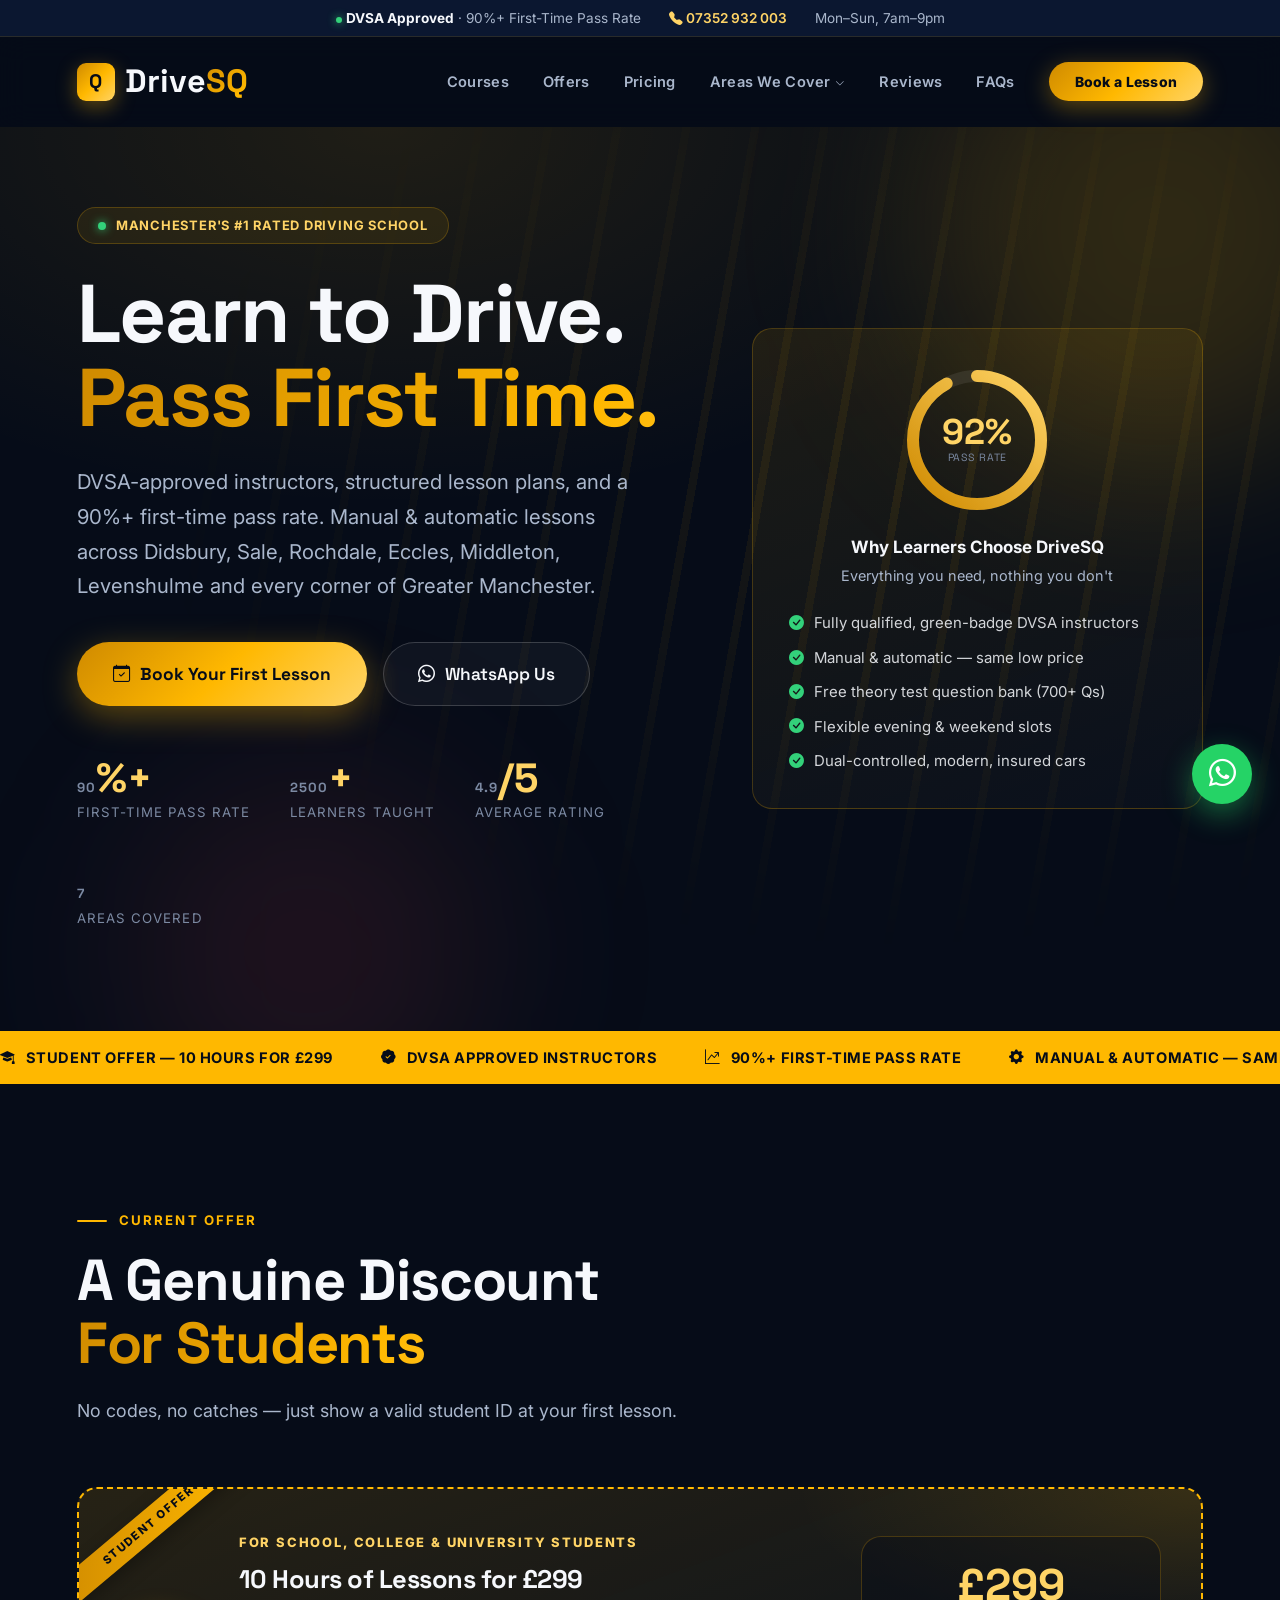
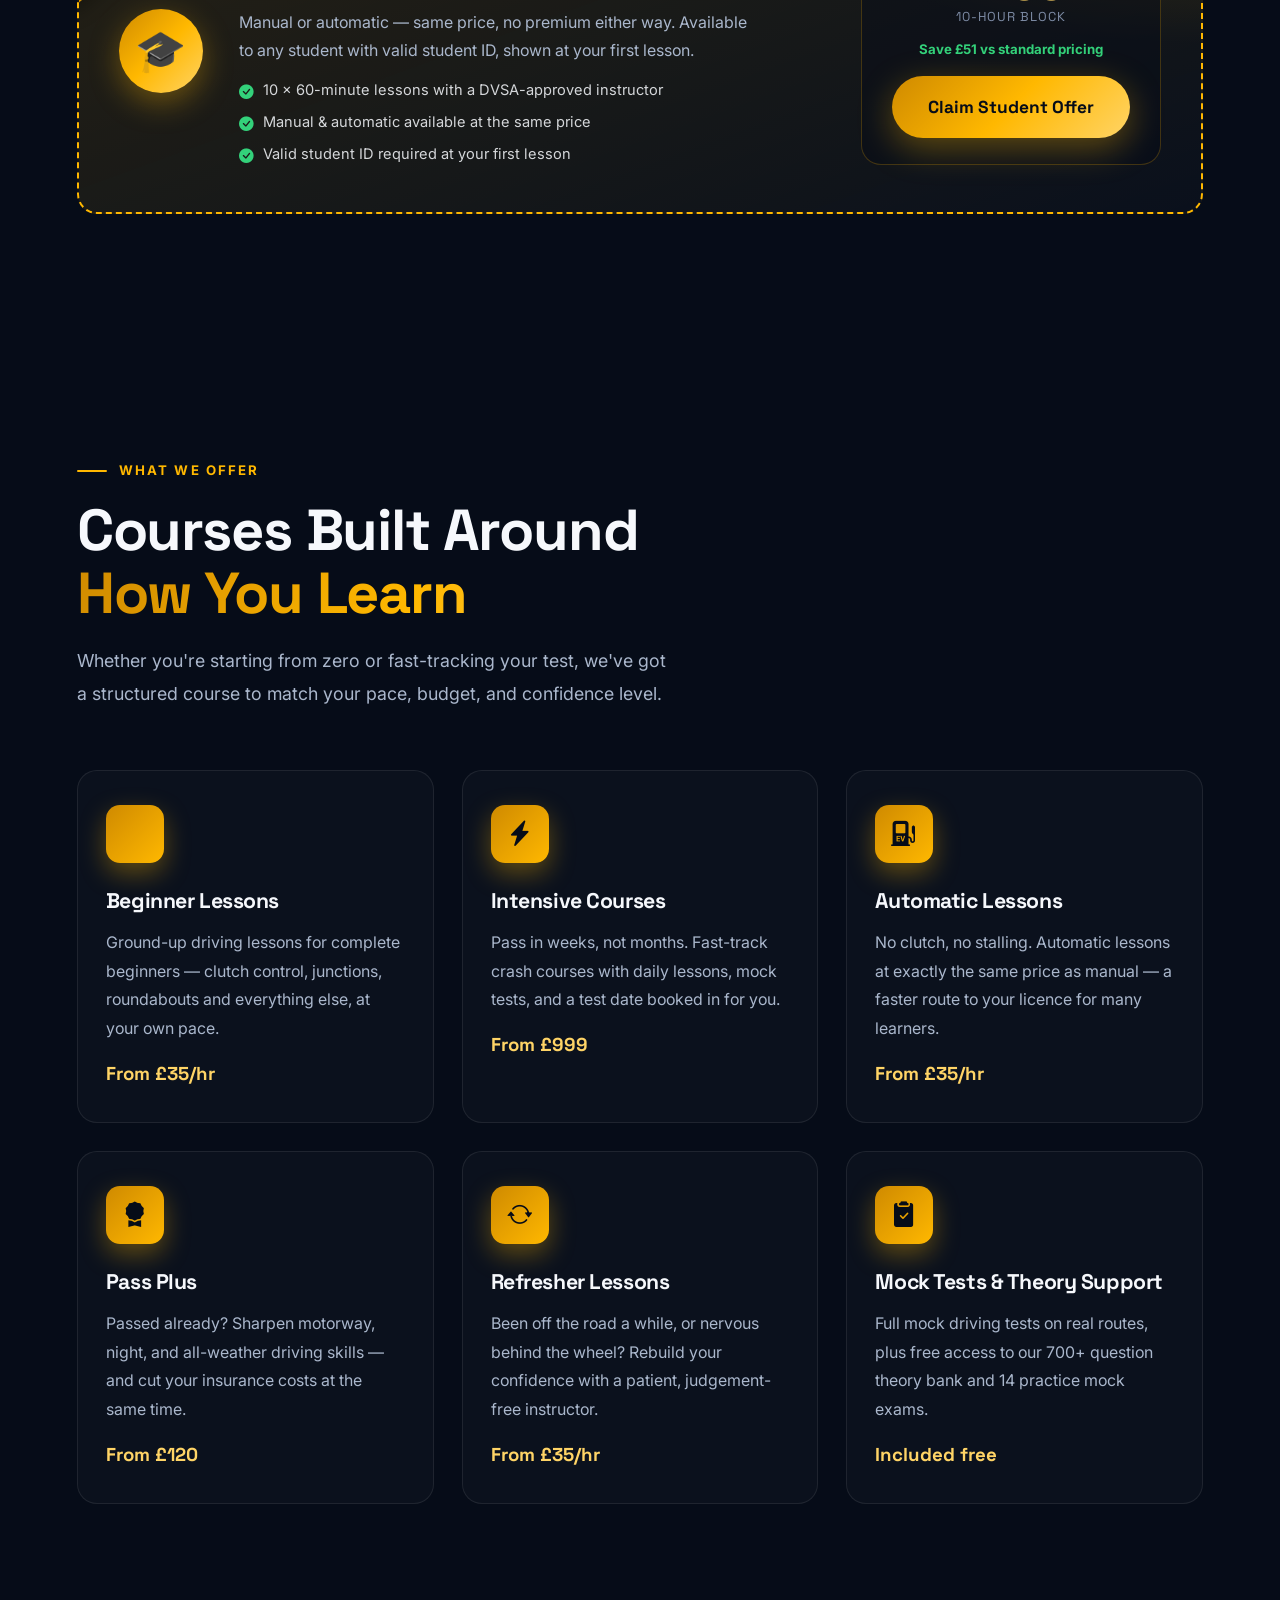
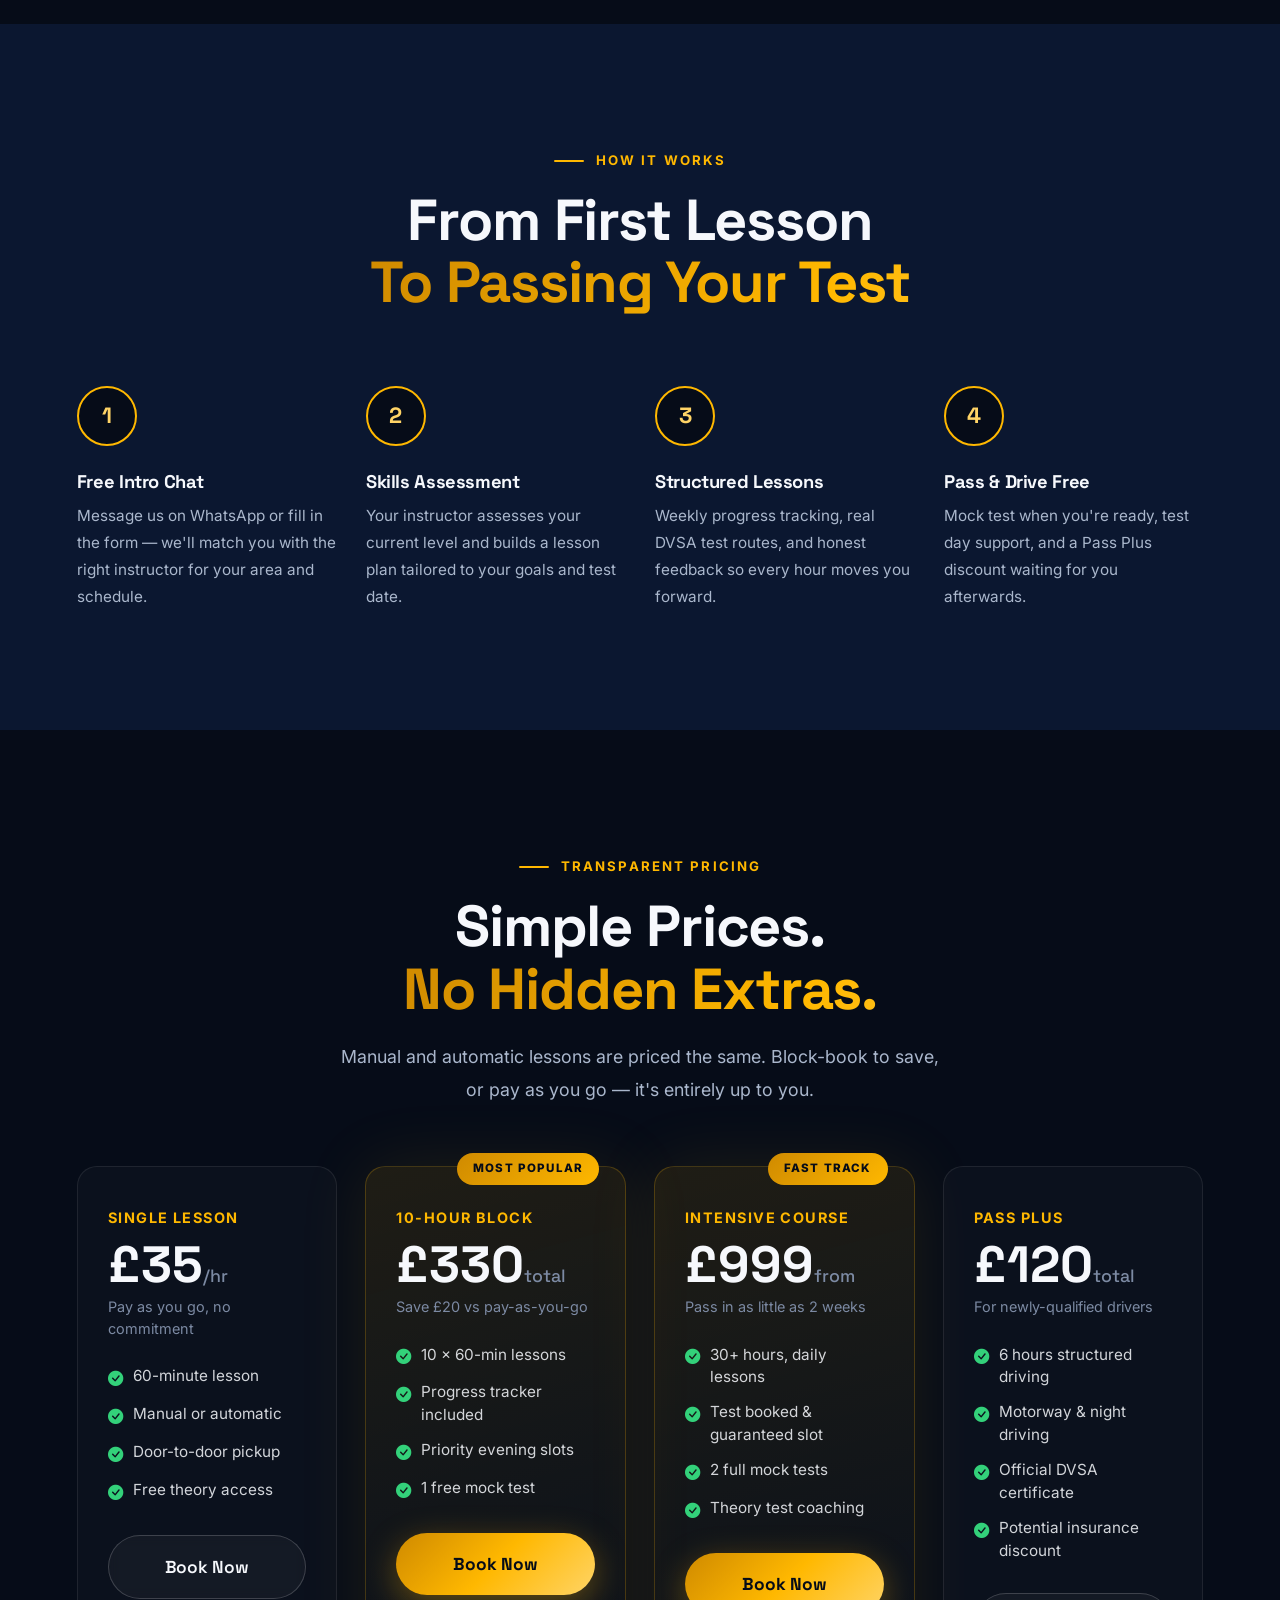
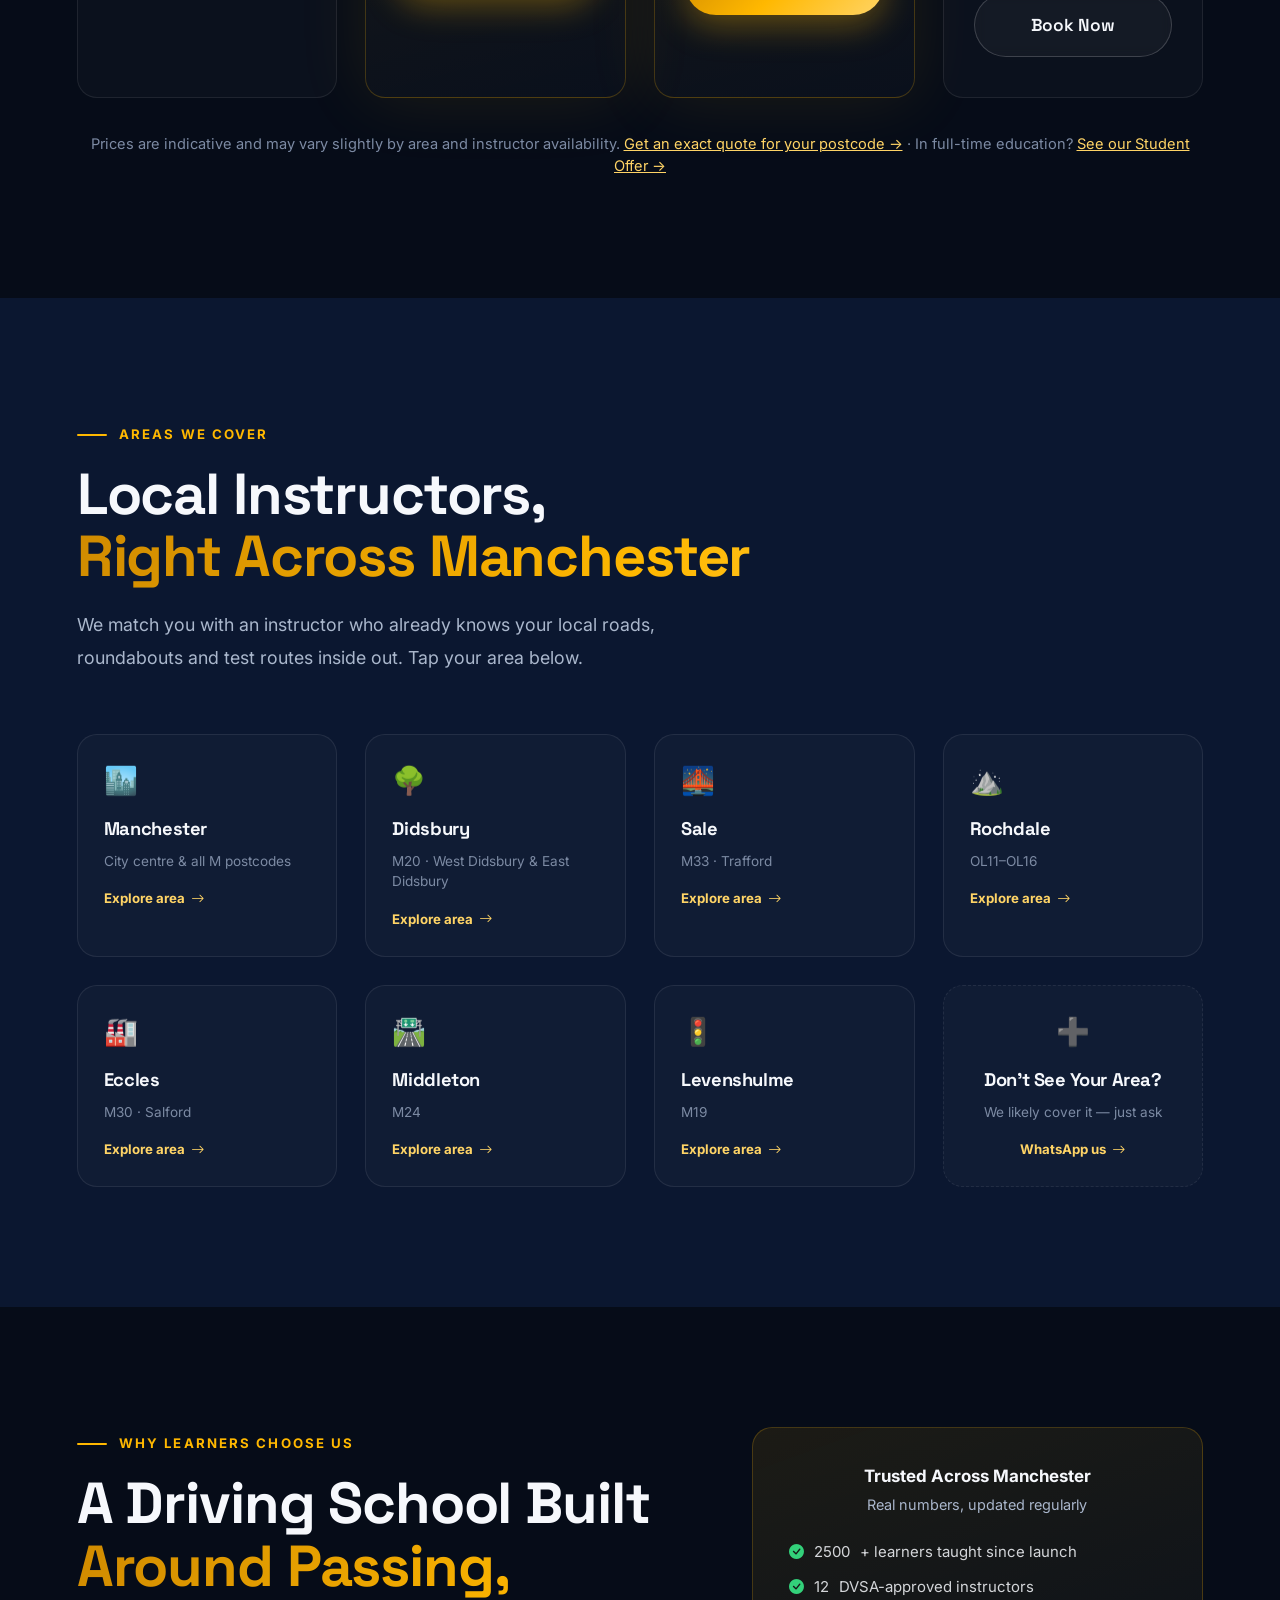
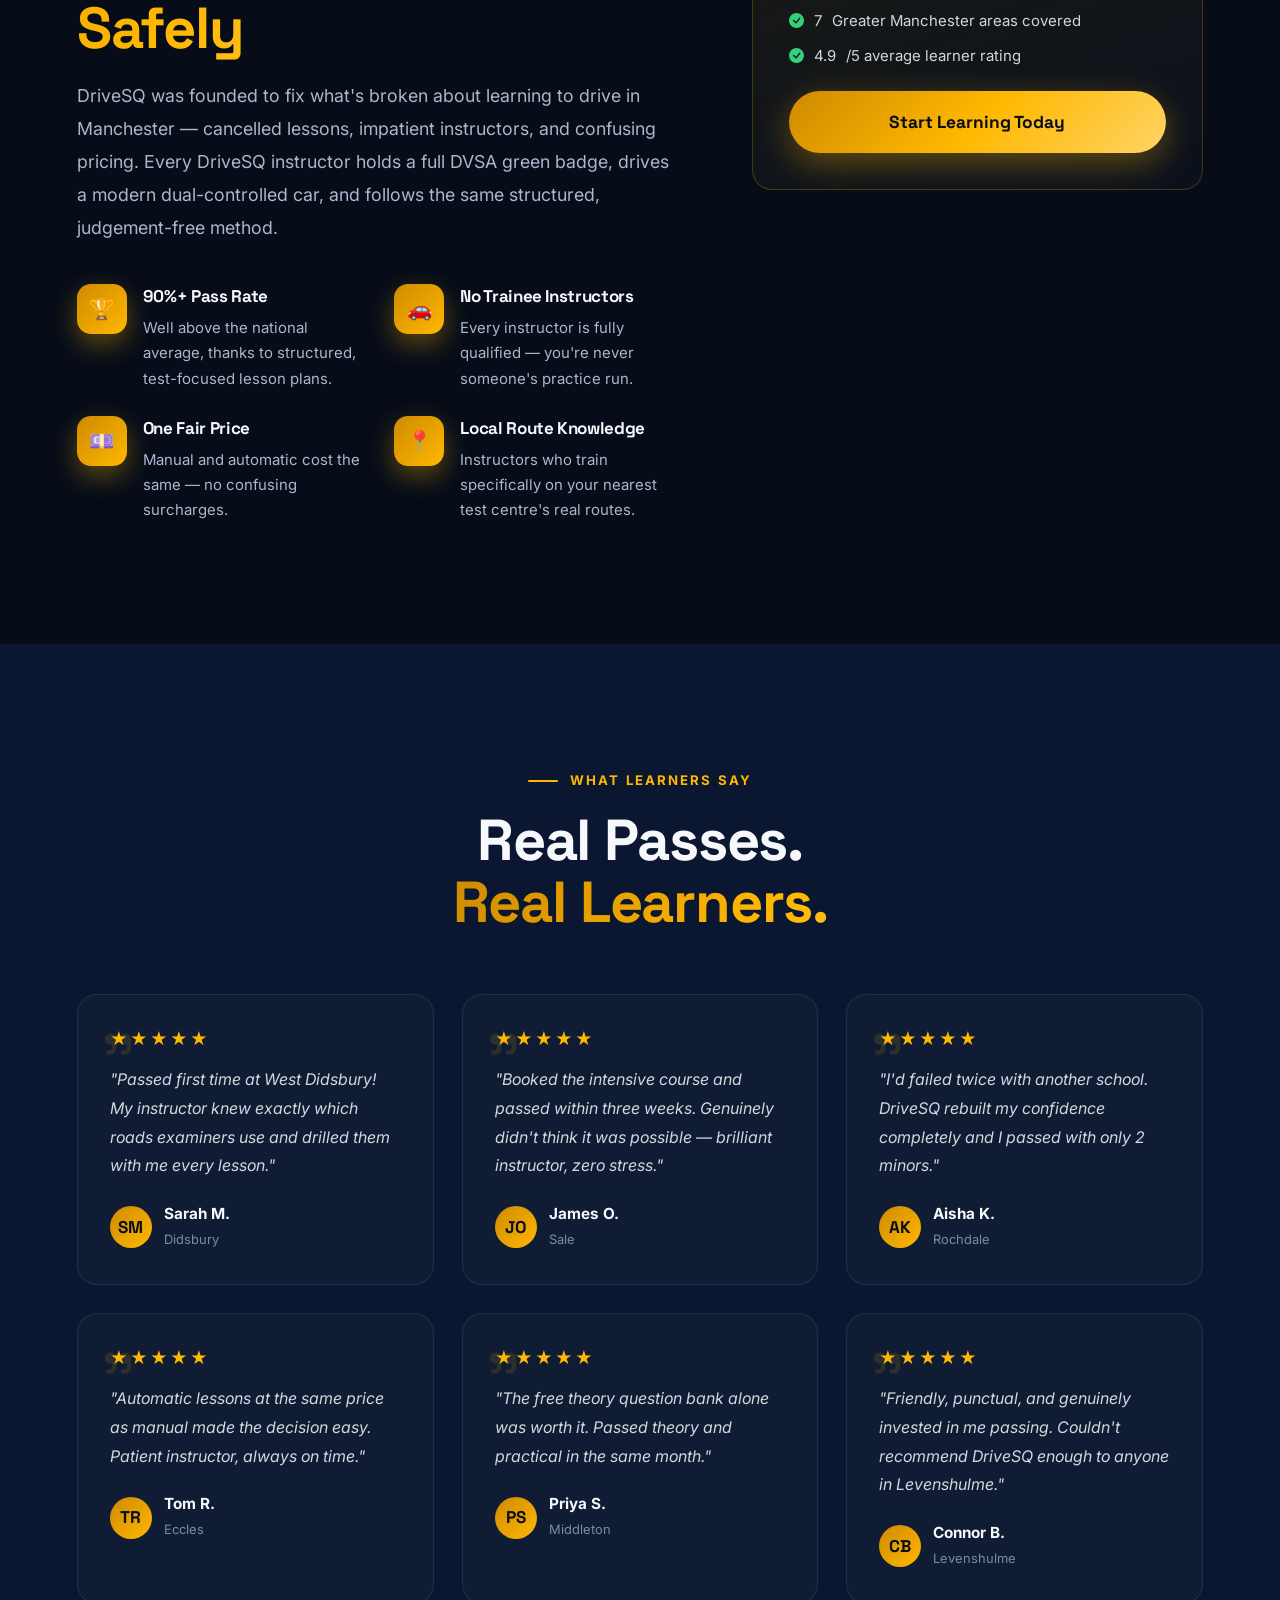
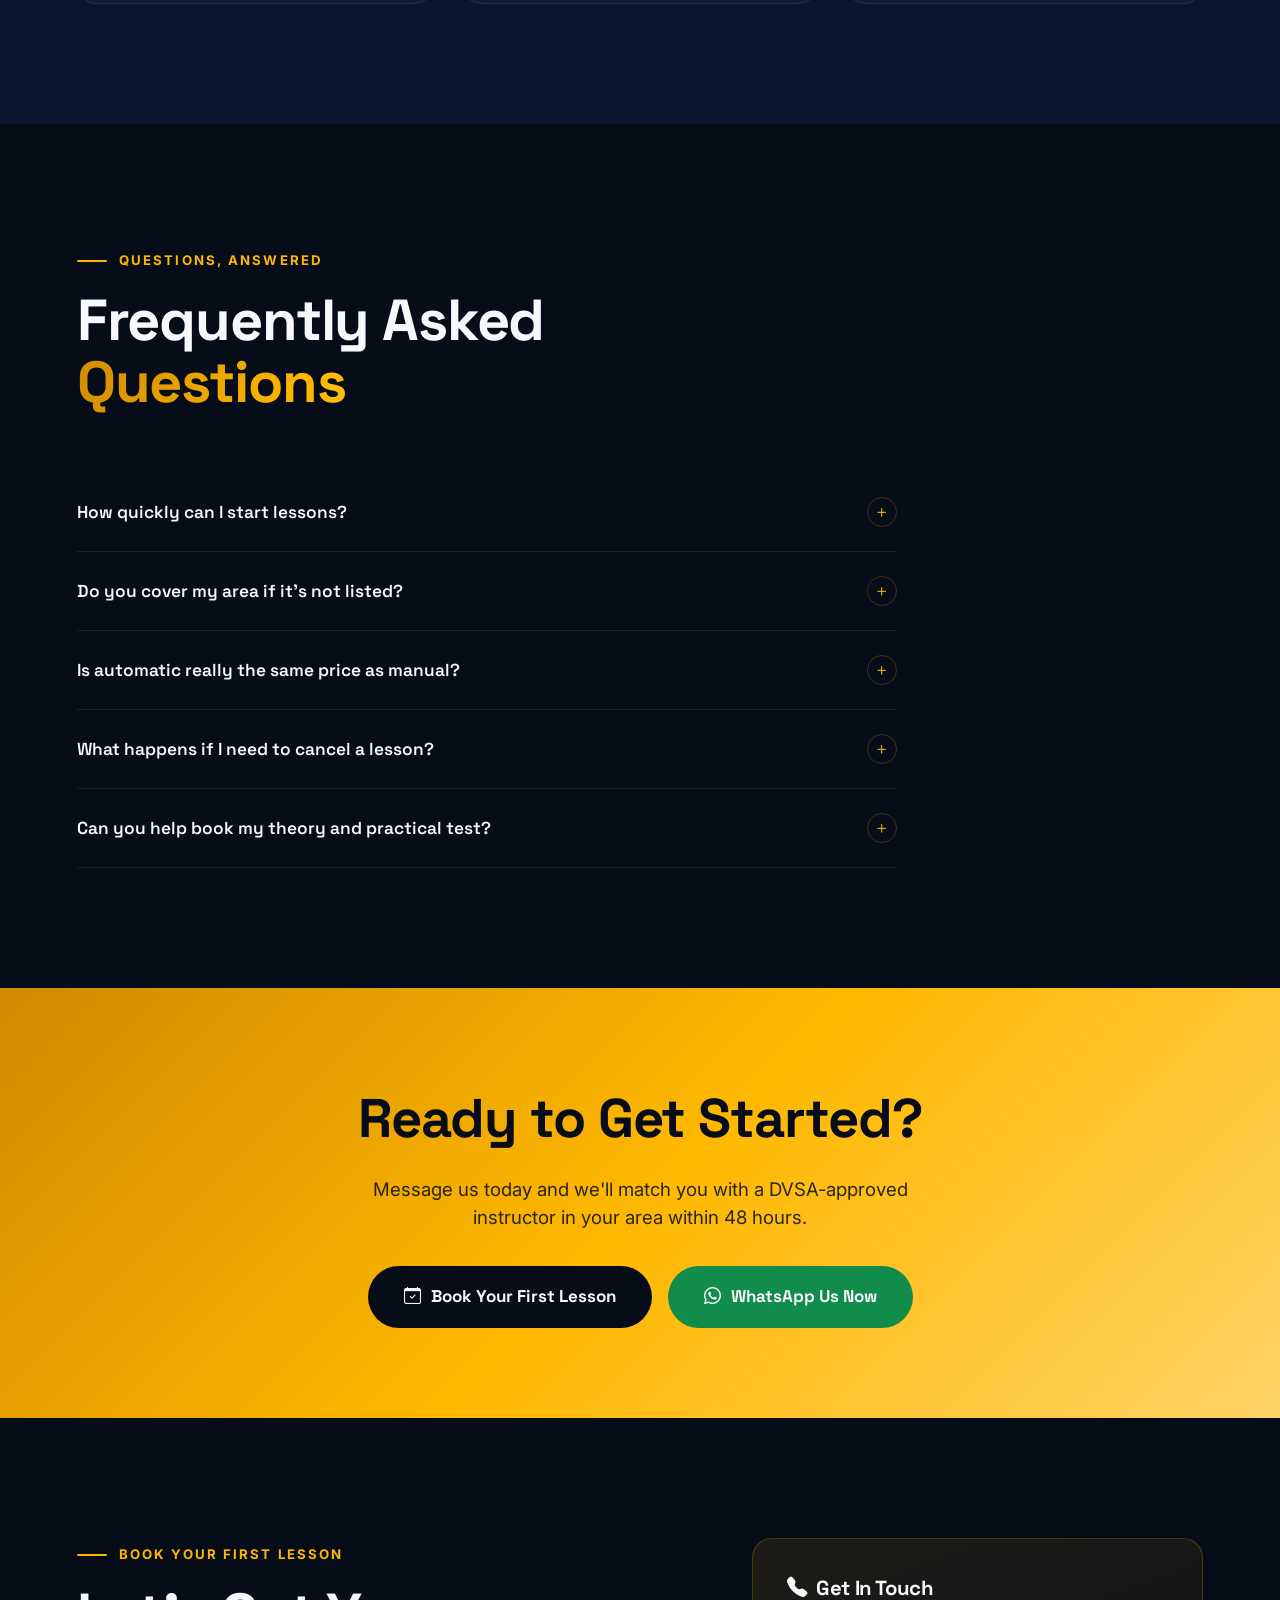
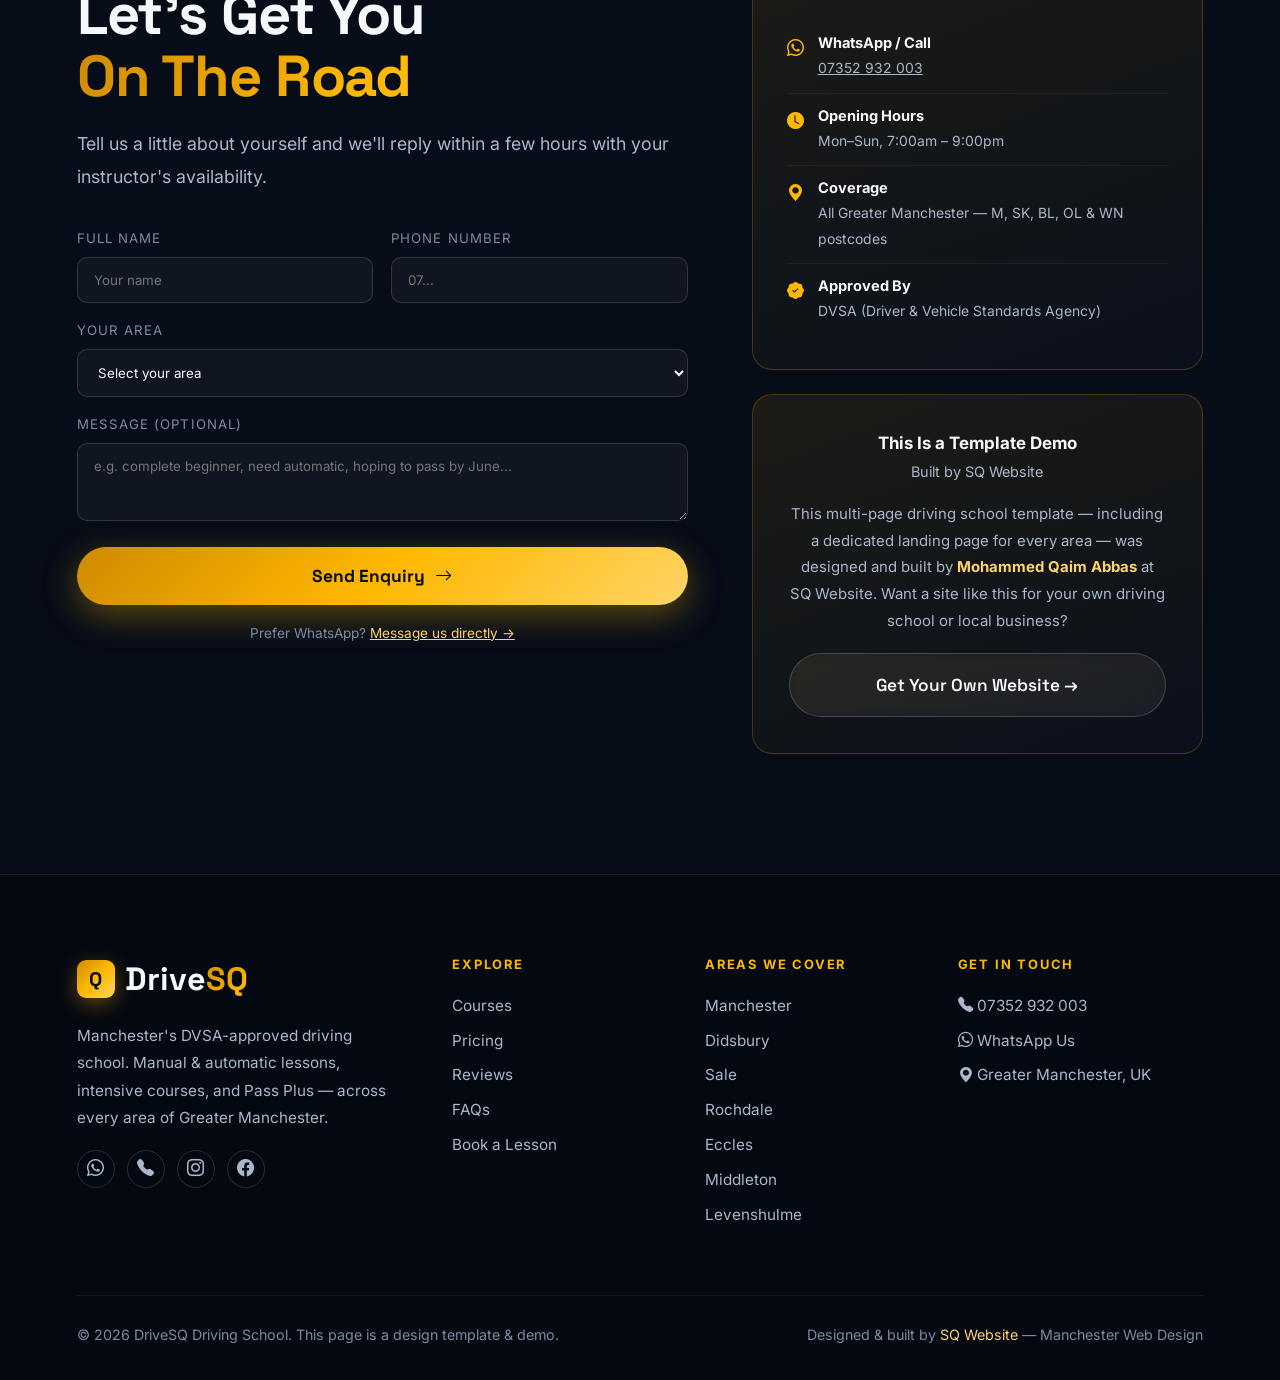
==== drivesq/index.html @ 16a78a48 "Add £299 Student Discount offer across the DriveSQ template Adds a genuine, no-code Student Offer (1" ====
<!DOCTYPE html>
<html lang="en">
<head>
<meta charset="UTF-8">
<script>document.documentElement.className+=' js';</script>
<meta name="viewport" content="width=device-width, initial-scale=1.0">
<meta name="description" content="DriveSQ — Manchester's highest-rated driving school. DVSA-approved instructors, 90%+ first-time pass rate, manual & automatic lessons across Didsbury, Sale, Rochdale, Eccles, Middleton, Levenshulme and all Greater Manchester areas.">
<title>DriveSQ | Manchester Driving School — DVSA Approved, 90%+ Pass Rate</title>
<link rel="icon" href="data:image/svg+xml,%3Csvg xmlns='http://www.w3.org/2000/svg' viewBox='0 0 100 100'%3E%3Crect width='100' height='100' rx='22' fill='%23060c18'/%3E%3Ctext x='50' y='68' font-size='58' text-anchor='middle' fill='%23ffb800' font-family='Arial' font-weight='bold'%3EQ%3C/text%3E%3C/svg%3E">
<link rel="preconnect" href="https://fonts.googleapis.com">
<link href="https://fonts.googleapis.com/css2?family=Space+Grotesk:wght@500;600;700&family=Inter:wght@400;500;600;700;800&display=swap" rel="stylesheet">
<link rel="stylesheet" href="https://cdn.jsdelivr.net/npm/bootstrap-icons@1.11.3/font/bootstrap-icons.min.css">
<link rel="stylesheet" href="assets/style.css">
<script type="application/ld+json">
{
  "@context": "https://schema.org",
  "@type": "DrivingSchool",
  "name": "DriveSQ Driving School",
  "image": "https://i.postimg.cc/sx8zRRKV/cropped-circle-image.png",
  "url": "https://www.drivesq.co.uk/",
  "telephone": "+447352932003",
  "priceRange": "££",
  "areaServed": ["Manchester","Didsbury","Sale","Rochdale","Eccles","Middleton","Levenshulme"],
  "address": { "@type": "PostalAddress", "addressLocality": "Manchester", "addressRegion": "Greater Manchester", "addressCountry": "GB" },
  "aggregateRating": { "@type": "AggregateRating", "ratingValue": "4.9", "reviewCount": "137" }
}
</script>
</head>
<body>

<div id="scroll-progress"></div>

<!-- INFO BAR -->
<div class="info-bar">
  <span><span class="dot"></span> <strong>DVSA Approved</strong> &middot; 90%+ First-Time Pass Rate</span>
  <a href="tel:+447352932003"><i class="bi bi-telephone-fill"></i> 07352 932 003</a>
  <span>Mon–Sun, 7am–9pm</span>
</div>

<!-- NAV -->
<nav id="navbar">
  <a href="index.html" class="brand">
    <span class="brand-mark">Q</span>
    <span>Drive<span class="brand-sq">SQ</span></span>
  </a>

  <ul class="nav-links" id="navLinks">
    <li><a href="#courses">Courses</a></li>
    <li><a href="#offers">Offers</a></li>
    <li><a href="#pricing">Pricing</a></li>
    <li class="dropdown">
      <a href="#areas">Areas We Cover <i class="bi bi-chevron-down" style="font-size:.65em;"></i></a>
      <div class="dropdown-panel">
        <a href="areas/manchester.html">Manchester</a>
        <a href="areas/didsbury.html">Didsbury</a>
        <a href="areas/sale.html">Sale</a>
        <a href="areas/rochdale.html">Rochdale</a>
        <a href="areas/eccles.html">Eccles</a>
        <a href="areas/middleton.html">Middleton</a>
        <a href="areas/levenshulme.html">Levenshulme</a>
        <a href="#areas" class="view-all">View all areas →</a>
      </div>
    </li>
    <li><a href="#reviews">Reviews</a></li>
    <li><a href="#faq">FAQs</a></li>
    <li><a href="#book" class="btn-nav">Book a Lesson</a></li>
  </ul>

  <button class="hamburger" id="hamburger" aria-label="Menu"><span></span><span></span><span></span></button>
</nav>

<a class="wa-float" href="https://wa.me/447352932003?text=Hi%20DriveSQ%2C%20I%27d%20like%20to%20book%20a%20driving%20lesson." target="_blank" rel="noopener" title="Chat on WhatsApp"><i class="bi bi-whatsapp"></i></a>

<!-- HERO -->
<section class="hero" id="home">
  <div class="hero-road"></div>
  <div class="blob blob-1"></div>
  <div class="blob blob-2"></div>

  <div class="hero-grid">
    <div>
      <div class="hero-badge"><span class="live-dot"></span> Manchester's #1 Rated Driving School</div>
      <h1>
        <span class="line">Learn to Drive.</span>
        <span class="line amber-text">Pass First Time.</span>
      </h1>
      <p class="hero-sub">DVSA-approved instructors, structured lesson plans, and a 90%+ first-time pass rate. Manual & automatic lessons across Didsbury, Sale, Rochdale, Eccles, Middleton, Levenshulme and every corner of Greater Manchester.</p>
      <div class="hero-cta">
        <a href="#book" class="btn-amber"><i class="bi bi-calendar-check"></i> Book Your First Lesson</a>
        <a href="https://wa.me/447352932003" target="_blank" rel="noopener" class="btn-ghost"><i class="bi bi-whatsapp"></i> WhatsApp Us</a>
      </div>
      <div class="hero-stats">
        <div class="hstat"><b><span data-count="90">0</span>%+</b><span>First-Time Pass Rate</span></div>
        <div class="hstat"><b><span data-count="2500">0</span>+</b><span>Learners Taught</span></div>
        <div class="hstat"><b><span data-count="4.9">0</span>/5</b><span>Average Rating</span></div>
        <div class="hstat"><b><span data-count="7">0</span></b><span>Areas Covered</span></div>
      </div>
    </div>

    <div class="hero-card reveal right">
      <div class="pass-ring">
        <svg width="150" height="150" viewBox="0 0 150 150">
          <circle cx="75" cy="75" r="64" fill="none" stroke="rgba(255,255,255,.08)" stroke-width="12"/>
          <circle class="bar" data-pct="92" cx="75" cy="75" r="64" fill="none" stroke="url(#g1)" stroke-width="12" stroke-linecap="round"/>
          <defs><linearGradient id="g1" x1="0" y1="0" x2="1" y2="1"><stop offset="0%" stop-color="#cf8a00"/><stop offset="100%" stop-color="#ffd466"/></linearGradient></defs>
        </svg>
        <div class="pct"><b>92%</b><span>Pass Rate</span></div>
      </div>
      <div class="hero-card-title">Why Learners Choose DriveSQ</div>
      <div class="hero-card-sub">Everything you need, nothing you don't</div>
      <ul class="hero-card-list">
        <li><i class="bi bi-check-circle-fill"></i> Fully qualified, green-badge DVSA instructors</li>
        <li><i class="bi bi-check-circle-fill"></i> Manual & automatic — same low price</li>
        <li><i class="bi bi-check-circle-fill"></i> Free theory test question bank (700+ Qs)</li>
        <li><i class="bi bi-check-circle-fill"></i> Flexible evening & weekend slots</li>
        <li><i class="bi bi-check-circle-fill"></i> Dual-controlled, modern, insured cars</li>
      </ul>
    </div>
  </div>
</section>

<!-- TICKER -->
<div class="ticker-wrap">
  <div class="ticker" aria-hidden="true">
    <span><i class="bi bi-mortarboard-fill"></i> STUDENT OFFER — 10 HOURS FOR £299</span>
    <span><i class="bi bi-patch-check-fill"></i> DVSA APPROVED INSTRUCTORS</span>
    <span><i class="bi bi-graph-up-arrow"></i> 90%+ FIRST-TIME PASS RATE</span>
    <span><i class="bi bi-gear-fill"></i> MANUAL &amp; AUTOMATIC — SAME PRICE</span>
    <span><i class="bi bi-shield-check"></i> FULLY INSURED DUAL-CONTROL CARS</span>
    <span><i class="bi bi-geo-alt-fill"></i> ALL GREATER MANCHESTER AREAS</span>
    <span><i class="bi bi-mortarboard-fill"></i> STUDENT OFFER — 10 HOURS FOR £299</span>
    <span><i class="bi bi-patch-check-fill"></i> DVSA APPROVED INSTRUCTORS</span>
    <span><i class="bi bi-graph-up-arrow"></i> 90%+ FIRST-TIME PASS RATE</span>
    <span><i class="bi bi-gear-fill"></i> MANUAL &amp; AUTOMATIC — SAME PRICE</span>
    <span><i class="bi bi-shield-check"></i> FULLY INSURED DUAL-CONTROL CARS</span>
    <span><i class="bi bi-geo-alt-fill"></i> ALL GREATER MANCHESTER AREAS</span>
  </div>
</div>

<!-- OFFERS -->
<section id="offers">
  <div class="sec-head reveal">
    <div class="eyebrow">Current Offer</div>
    <h2 class="sec-title">A Genuine Discount<br><span class="amber-text">For Students</span></h2>
    <p class="sec-body">No codes, no catches — just show a valid student ID at your first lesson.</p>
  </div>

  <div class="offer-card reveal">
    <div class="offer-flag">Student Offer</div>
    <div class="offer-icon">🎓</div>
    <div class="offer-body">
      <div class="offer-badge">For School, College &amp; University Students</div>
      <h3>10 Hours of Lessons for £299</h3>
      <p>Manual or automatic — same price, no premium either way. Available to any student with valid student ID, shown at your first lesson.</p>
      <ul class="offer-list">
        <li><i class="bi bi-check-circle-fill"></i> 10 x 60-minute lessons with a DVSA-approved instructor</li>
        <li><i class="bi bi-check-circle-fill"></i> Manual &amp; automatic available at the same price</li>
        <li><i class="bi bi-check-circle-fill"></i> Valid student ID required at your first lesson</li>
      </ul>
    </div>
    <div class="offer-cta">
      <div class="offer-price"><span>£299</span><small>10-hour block</small></div>
      <div class="offer-save">Save £51 vs standard pricing</div>
      <a href="#book" class="btn-amber" style="width:100%;justify-content:center;">Claim Student Offer</a>
    </div>
  </div>
</section>

<!-- COURSES -->
<section id="courses">
  <div class="sec-head reveal">
    <div class="eyebrow">What We Offer</div>
    <h2 class="sec-title">Courses Built Around<br><span class="amber-text">How You Learn</span></h2>
    <p class="sec-body">Whether you're starting from zero or fast-tracking your test, we've got a structured course to match your pace, budget, and confidence level.</p>
  </div>

  <div class="grid grid-3">
    <div class="card reveal">
      <div class="card-icon"><i class="bi bi-steering-wheel"></i></div>
      <h3>Beginner Lessons</h3>
      <p>Ground-up driving lessons for complete beginners — clutch control, junctions, roundabouts and everything else, at your own pace.</p>
      <span class="price-tag">From £35/hr</span>
    </div>
    <div class="card reveal rd1">
      <div class="card-icon"><i class="bi bi-lightning-charge-fill"></i></div>
      <h3>Intensive Courses</h3>
      <p>Pass in weeks, not months. Fast-track crash courses with daily lessons, mock tests, and a test date booked in for you.</p>
      <span class="price-tag">From £999</span>
    </div>
    <div class="card reveal rd2">
      <div class="card-icon"><i class="bi bi-ev-station-fill"></i></div>
      <h3>Automatic Lessons</h3>
      <p>No clutch, no stalling. Automatic lessons at exactly the same price as manual — a faster route to your licence for many learners.</p>
      <span class="price-tag">From £35/hr</span>
    </div>
    <div class="card reveal">
      <div class="card-icon"><i class="bi bi-award-fill"></i></div>
      <h3>Pass Plus</h3>
      <p>Passed already? Sharpen motorway, night, and all-weather driving skills — and cut your insurance costs at the same time.</p>
      <span class="price-tag">From £120</span>
    </div>
    <div class="card reveal rd1">
      <div class="card-icon"><i class="bi bi-arrow-repeat"></i></div>
      <h3>Refresher Lessons</h3>
      <p>Been off the road a while, or nervous behind the wheel? Rebuild your confidence with a patient, judgement-free instructor.</p>
      <span class="price-tag">From £35/hr</span>
    </div>
    <div class="card reveal rd2">
      <div class="card-icon"><i class="bi bi-clipboard2-check-fill"></i></div>
      <h3>Mock Tests &amp; Theory Support</h3>
      <p>Full mock driving tests on real routes, plus free access to our 700+ question theory bank and 14 practice mock exams.</p>
      <span class="price-tag">Included free</span>
    </div>
  </div>
</section>

<!-- PROCESS -->
<section class="sec-alt">
  <div class="sec-head center reveal" style="margin-left:auto;margin-right:auto;">
    <div class="eyebrow">How It Works</div>
    <h2 class="sec-title">From First Lesson<br><span class="amber-text">To Passing Your Test</span></h2>
  </div>
  <div class="steps">
    <div class="step reveal">
      <div class="step-num">1</div>
      <h4>Free Intro Chat</h4>
      <p>Message us on WhatsApp or fill in the form — we'll match you with the right instructor for your area and schedule.</p>
    </div>
    <div class="step reveal rd1">
      <div class="step-num">2</div>
      <h4>Skills Assessment</h4>
      <p>Your instructor assesses your current level and builds a lesson plan tailored to your goals and test date.</p>
    </div>
    <div class="step reveal rd2">
      <div class="step-num">3</div>
      <h4>Structured Lessons</h4>
      <p>Weekly progress tracking, real DVSA test routes, and honest feedback so every hour moves you forward.</p>
    </div>
    <div class="step reveal rd3">
      <div class="step-num">4</div>
      <h4>Pass &amp; Drive Free</h4>
      <p>Mock test when you're ready, test day support, and a Pass Plus discount waiting for you afterwards.</p>
    </div>
  </div>
</section>

<!-- PRICING -->
<section id="pricing">
  <div class="sec-head center reveal" style="margin-left:auto;margin-right:auto;">
    <div class="eyebrow">Transparent Pricing</div>
    <h2 class="sec-title">Simple Prices.<br><span class="amber-text">No Hidden Extras.</span></h2>
    <p class="sec-body">Manual and automatic lessons are priced the same. Block-book to save, or pay as you go — it's entirely up to you.</p>
  </div>

  <div class="grid grid-4">
    <div class="price-card reveal">
      <div class="price-name">Single Lesson</div>
      <div class="price-amt">£35<span>/hr</span></div>
      <div class="price-desc">Pay as you go, no commitment</div>
      <ul class="price-feats">
        <li><i class="bi bi-check-circle-fill"></i> 60-minute lesson</li>
        <li><i class="bi bi-check-circle-fill"></i> Manual or automatic</li>
        <li><i class="bi bi-check-circle-fill"></i> Door-to-door pickup</li>
        <li><i class="bi bi-check-circle-fill"></i> Free theory access</li>
      </ul>
      <a href="#book" class="btn-ghost" style="width:100%;justify-content:center;">Book Now</a>
    </div>
    <div class="price-card feat reveal rd1">
      <div class="price-badge">Most Popular</div>
      <div class="price-name">10-Hour Block</div>
      <div class="price-amt">£330<span>total</span></div>
      <div class="price-desc">Save £20 vs pay-as-you-go</div>
      <ul class="price-feats">
        <li><i class="bi bi-check-circle-fill"></i> 10 x 60-min lessons</li>
        <li><i class="bi bi-check-circle-fill"></i> Progress tracker included</li>
        <li><i class="bi bi-check-circle-fill"></i> Priority evening slots</li>
        <li><i class="bi bi-check-circle-fill"></i> 1 free mock test</li>
      </ul>
      <a href="#book" class="btn-amber" style="width:100%;justify-content:center;">Book Now</a>
    </div>
    <div class="price-card feat reveal rd2">
      <div class="price-badge">Fast Track</div>
      <div class="price-name">Intensive Course</div>
      <div class="price-amt">£999<span>from</span></div>
      <div class="price-desc">Pass in as little as 2 weeks</div>
      <ul class="price-feats">
        <li><i class="bi bi-check-circle-fill"></i> 30+ hours, daily lessons</li>
        <li><i class="bi bi-check-circle-fill"></i> Test booked &amp; guaranteed slot</li>
        <li><i class="bi bi-check-circle-fill"></i> 2 full mock tests</li>
        <li><i class="bi bi-check-circle-fill"></i> Theory test coaching</li>
      </ul>
      <a href="#book" class="btn-amber" style="width:100%;justify-content:center;">Book Now</a>
    </div>
    <div class="price-card reveal rd3">
      <div class="price-name">Pass Plus</div>
      <div class="price-amt">£120<span>total</span></div>
      <div class="price-desc">For newly-qualified drivers</div>
      <ul class="price-feats">
        <li><i class="bi bi-check-circle-fill"></i> 6 hours structured driving</li>
        <li><i class="bi bi-check-circle-fill"></i> Motorway &amp; night driving</li>
        <li><i class="bi bi-check-circle-fill"></i> Official DVSA certificate</li>
        <li><i class="bi bi-check-circle-fill"></i> Potential insurance discount</li>
      </ul>
      <a href="#book" class="btn-ghost" style="width:100%;justify-content:center;">Book Now</a>
    </div>
  </div>
  <p class="text-center reveal" style="text-align:center;color:var(--grey);font-size:.86rem;margin-top:36px;">Prices are indicative and may vary slightly by area and instructor availability. <a href="#book" style="color:var(--amber-light);">Get an exact quote for your postcode →</a> · In full-time education? <a href="#offers" style="color:var(--amber-light);">See our Student Offer →</a></p>
</section>

<!-- AREAS -->
<section class="sec-alt" id="areas">
  <div class="sec-head reveal">
    <div class="eyebrow">Areas We Cover</div>
    <h2 class="sec-title">Local Instructors,<br><span class="amber-text">Right Across Manchester</span></h2>
    <p class="sec-body">We match you with an instructor who already knows your local roads, roundabouts and test routes inside out. Tap your area below.</p>
  </div>

  <div class="grid grid-4">
    <a href="areas/manchester.html" class="area-card reveal"><div class="a-icon">🏙️</div><h4>Manchester</h4><span>City centre &amp; all M postcodes</span><div class="go">Explore area <i class="bi bi-arrow-right"></i></div></a>
    <a href="areas/didsbury.html" class="area-card reveal rd1"><div class="a-icon">🌳</div><h4>Didsbury</h4><span>M20 · West Didsbury &amp; East Didsbury</span><div class="go">Explore area <i class="bi bi-arrow-right"></i></div></a>
    <a href="areas/sale.html" class="area-card reveal rd2"><div class="a-icon">🌉</div><h4>Sale</h4><span>M33 · Trafford</span><div class="go">Explore area <i class="bi bi-arrow-right"></i></div></a>
    <a href="areas/rochdale.html" class="area-card reveal rd3"><div class="a-icon">⛰️</div><h4>Rochdale</h4><span>OL11–OL16</span><div class="go">Explore area <i class="bi bi-arrow-right"></i></div></a>
    <a href="areas/eccles.html" class="area-card reveal"><div class="a-icon">🏭</div><h4>Eccles</h4><span>M30 · Salford</span><div class="go">Explore area <i class="bi bi-arrow-right"></i></div></a>
    <a href="areas/middleton.html" class="area-card reveal rd1"><div class="a-icon">🛣️</div><h4>Middleton</h4><span>M24</span><div class="go">Explore area <i class="bi bi-arrow-right"></i></div></a>
    <a href="areas/levenshulme.html" class="area-card reveal rd2"><div class="a-icon">🚦</div><h4>Levenshulme</h4><span>M19</span><div class="go">Explore area <i class="bi bi-arrow-right"></i></div></a>
    <a href="https://wa.me/447352932003?text=Hi%20DriveSQ%2C%20do%20you%20cover%20my%20area%3F" target="_blank" rel="noopener" class="area-card reveal rd3" style="border-style:dashed;justify-content:center;align-items:center;text-align:center;">
      <div class="a-icon">➕</div><h4>Don't See Your Area?</h4><span>We likely cover it — just ask</span><div class="go">WhatsApp us <i class="bi bi-arrow-right"></i></div>
    </a>
  </div>
</section>

<!-- ABOUT / WHY US -->
<section id="about">
  <div class="hero-grid" style="align-items:start;">
    <div class="reveal left">
      <div class="eyebrow">Why Learners Choose Us</div>
      <h2 class="sec-title">A Driving School Built<br><span class="amber-text">Around Passing, Safely</span></h2>
      <p class="sec-body" style="margin-bottom:40px;">DriveSQ was founded to fix what's broken about learning to drive in Manchester — cancelled lessons, impatient instructors, and confusing pricing. Every DriveSQ instructor holds a full DVSA green badge, drives a modern dual-controlled car, and follows the same structured, judgement-free method.</p>

      <div class="grid grid-2" style="gap:24px;">
        <div style="display:flex;gap:16px;">
          <div class="card-icon" style="flex-shrink:0;width:50px;height:50px;font-size:1.2rem;">🏆</div>
          <div><h4 style="font-weight:700;margin-bottom:6px;">90%+ Pass Rate</h4><p style="color:var(--grey-light);font-size:.88rem;line-height:1.7;">Well above the national average, thanks to structured, test-focused lesson plans.</p></div>
        </div>
        <div style="display:flex;gap:16px;">
          <div class="card-icon" style="flex-shrink:0;width:50px;height:50px;font-size:1.2rem;">🚗</div>
          <div><h4 style="font-weight:700;margin-bottom:6px;">No Trainee Instructors</h4><p style="color:var(--grey-light);font-size:.88rem;line-height:1.7;">Every instructor is fully qualified — you're never someone's practice run.</p></div>
        </div>
        <div style="display:flex;gap:16px;">
          <div class="card-icon" style="flex-shrink:0;width:50px;height:50px;font-size:1.2rem;">💷</div>
          <div><h4 style="font-weight:700;margin-bottom:6px;">One Fair Price</h4><p style="color:var(--grey-light);font-size:.88rem;line-height:1.7;">Manual and automatic cost the same — no confusing surcharges.</p></div>
        </div>
        <div style="display:flex;gap:16px;">
          <div class="card-icon" style="flex-shrink:0;width:50px;height:50px;font-size:1.2rem;">📍</div>
          <div><h4 style="font-weight:700;margin-bottom:6px;">Local Route Knowledge</h4><p style="color:var(--grey-light);font-size:.88rem;line-height:1.7;">Instructors who train specifically on your nearest test centre's real routes.</p></div>
        </div>
      </div>
    </div>

    <div class="hero-card reveal right">
      <div class="hero-card-title">Trusted Across Manchester</div>
      <div class="hero-card-sub">Real numbers, updated regularly</div>
      <ul class="hero-card-list" style="margin-bottom:24px;">
        <li><i class="bi bi-check-circle-fill"></i> <span data-count="2500">0</span>+ learners taught since launch</li>
        <li><i class="bi bi-check-circle-fill"></i> <span data-count="12">0</span> DVSA-approved instructors</li>
        <li><i class="bi bi-check-circle-fill"></i> <span data-count="7">0</span> Greater Manchester areas covered</li>
        <li><i class="bi bi-check-circle-fill"></i> <span data-count="4.9">0</span>/5 average learner rating</li>
      </ul>
      <a href="#book" class="btn-amber" style="width:100%;justify-content:center;">Start Learning Today</a>
    </div>
  </div>
</section>

<!-- TESTIMONIALS -->
<section class="sec-alt" id="reviews">
  <div class="sec-head center reveal" style="margin-left:auto;margin-right:auto;">
    <div class="eyebrow">What Learners Say</div>
    <h2 class="sec-title">Real Passes.<br><span class="amber-text">Real Learners.</span></h2>
  </div>
  <div class="grid grid-3">
    <div class="testi reveal">
      <div class="stars">★★★★★</div>
      <p>"Passed first time at West Didsbury! My instructor knew exactly which roads examiners use and drilled them with me every lesson."</p>
      <div class="who"><div class="av">SM</div><div><b>Sarah M.</b><span>Didsbury</span></div></div>
    </div>
    <div class="testi reveal rd1">
      <div class="stars">★★★★★</div>
      <p>"Booked the intensive course and passed within three weeks. Genuinely didn't think it was possible — brilliant instructor, zero stress."</p>
      <div class="who"><div class="av">JO</div><div><b>James O.</b><span>Sale</span></div></div>
    </div>
    <div class="testi reveal rd2">
      <div class="stars">★★★★★</div>
      <p>"I'd failed twice with another school. DriveSQ rebuilt my confidence completely and I passed with only 2 minors."</p>
      <div class="who"><div class="av">AK</div><div><b>Aisha K.</b><span>Rochdale</span></div></div>
    </div>
    <div class="testi reveal">
      <div class="stars">★★★★★</div>
      <p>"Automatic lessons at the same price as manual made the decision easy. Patient instructor, always on time."</p>
      <div class="who"><div class="av">TR</div><div><b>Tom R.</b><span>Eccles</span></div></div>
    </div>
    <div class="testi reveal rd1">
      <div class="stars">★★★★★</div>
      <p>"The free theory question bank alone was worth it. Passed theory and practical in the same month."</p>
      <div class="who"><div class="av">PS</div><div><b>Priya S.</b><span>Middleton</span></div></div>
    </div>
    <div class="testi reveal rd2">
      <div class="stars">★★★★★</div>
      <p>"Friendly, punctual, and genuinely invested in me passing. Couldn't recommend DriveSQ enough to anyone in Levenshulme."</p>
      <div class="who"><div class="av">CB</div><div><b>Connor B.</b><span>Levenshulme</span></div></div>
    </div>
  </div>
</section>

<!-- FAQ -->
<section id="faq">
  <div class="sec-head reveal">
    <div class="eyebrow">Questions, Answered</div>
    <h2 class="sec-title">Frequently Asked<br><span class="amber-text">Questions</span></h2>
  </div>
  <div style="max-width:820px;">
    <div class="faq-item reveal">
      <button class="faq-btn">How quickly can I start lessons? <span class="faq-icon"><i class="bi bi-plus"></i></span></button>
      <div class="faq-ans"><p>Most learners are matched with an instructor and on the road within 48 hours of getting in touch — sooner if you're flexible on days and times.</p></div>
    </div>
    <div class="faq-item reveal">
      <button class="faq-btn">Do you cover my area if it's not listed? <span class="faq-icon"><i class="bi bi-plus"></i></span></button>
      <div class="faq-ans"><p>Very likely, yes. We cover the whole of Greater Manchester — M, SK, BL, OL and WN postcodes — even if your exact suburb isn't listed above. Message us on WhatsApp to check.</p></div>
    </div>
    <div class="faq-item reveal">
      <button class="faq-btn">Is automatic really the same price as manual? <span class="faq-icon"><i class="bi bi-plus"></i></span></button>
      <div class="faq-ans"><p>Yes — completely. We don't believe learners should pay more just because automatic cars are easier to find. Every price on this page applies to both.</p></div>
    </div>
    <div class="faq-item reveal">
      <button class="faq-btn">What happens if I need to cancel a lesson? <span class="faq-icon"><i class="bi bi-plus"></i></span></button>
      <div class="faq-ans"><p>We ask for at least 48 hours' notice so your slot can be offered to another learner. Cancellations within 48 hours may be charged — full details are confirmed when you book.</p></div>
    </div>
    <div class="faq-item reveal">
      <button class="faq-btn">Can you help book my theory and practical test? <span class="faq-icon"><i class="bi bi-plus"></i></span></button>
      <div class="faq-ans"><p>Absolutely — your instructor will advise exactly when you're test-ready and can help you pick the best local test centre and time slot for the strongest pass chances.</p></div>
    </div>
  </div>
</section>

<!-- CTA BAND -->
<section class="cta-band">
  <h2>Ready to Get Started?</h2>
  <p>Message us today and we'll match you with a DVSA-approved instructor in your area within 48 hours.</p>
  <div style="display:flex;gap:16px;justify-content:center;flex-wrap:wrap;">
    <a href="#book" class="btn-dark"><i class="bi bi-calendar-check"></i> Book Your First Lesson</a>
    <a href="https://wa.me/447352932003" target="_blank" rel="noopener" class="btn-dark" style="background:#128C4A;"><i class="bi bi-whatsapp"></i> WhatsApp Us Now</a>
  </div>
</section>

<!-- BOOKING / CONTACT -->
<section id="book">
  <div class="hero-grid" style="align-items:start;">
    <div class="reveal left">
      <div class="eyebrow">Book Your First Lesson</div>
      <h2 class="sec-title">Let's Get You<br><span class="amber-text">On The Road</span></h2>
      <p class="sec-body" style="margin-bottom:36px;">Tell us a little about yourself and we'll reply within a few hours with your instructor's availability.</p>

      <form onsubmit="return false;" style="display:flex;flex-direction:column;gap:18px;">
        <div style="display:flex;gap:18px;flex-wrap:wrap;">
          <div style="flex:1;min-width:200px;">
            <label style="display:block;font-size:.78rem;color:var(--grey);text-transform:uppercase;letter-spacing:.08em;margin-bottom:8px;">Full Name</label>
            <input type="text" placeholder="Your name" required style="width:100%;background:rgba(255,255,255,.04);border:1px solid rgba(255,255,255,.14);border-radius:10px;padding:14px 16px;color:var(--white);font-family:'Inter',sans-serif;">
          </div>
          <div style="flex:1;min-width:200px;">
            <label style="display:block;font-size:.78rem;color:var(--grey);text-transform:uppercase;letter-spacing:.08em;margin-bottom:8px;">Phone Number</label>
            <input type="tel" placeholder="07..." required style="width:100%;background:rgba(255,255,255,.04);border:1px solid rgba(255,255,255,.14);border-radius:10px;padding:14px 16px;color:var(--white);font-family:'Inter',sans-serif;">
          </div>
        </div>
        <div>
          <label style="display:block;font-size:.78rem;color:var(--grey);text-transform:uppercase;letter-spacing:.08em;margin-bottom:8px;">Your Area</label>
          <select required style="width:100%;background:rgba(255,255,255,.04);border:1px solid rgba(255,255,255,.14);border-radius:10px;padding:14px 16px;color:var(--white);font-family:'Inter',sans-serif;">
            <option value="">Select your area</option>
            <option>Manchester</option><option>Didsbury</option><option>Sale</option>
            <option>Rochdale</option><option>Eccles</option><option>Middleton</option>
            <option>Levenshulme</option><option>Other Greater Manchester area</option>
          </select>
        </div>
        <div>
          <label style="display:block;font-size:.78rem;color:var(--grey);text-transform:uppercase;letter-spacing:.08em;margin-bottom:8px;">Message (optional)</label>
          <textarea rows="3" placeholder="e.g. complete beginner, need automatic, hoping to pass by June..." style="width:100%;background:rgba(255,255,255,.04);border:1px solid rgba(255,255,255,.14);border-radius:10px;padding:14px 16px;color:var(--white);font-family:'Inter',sans-serif;resize:vertical;"></textarea>
        </div>
        <button type="submit" class="btn-amber" style="justify-content:center;">Send Enquiry <i class="bi bi-arrow-right"></i></button>
        <p style="font-size:.8rem;color:var(--grey);text-align:center;">Prefer WhatsApp? <a href="https://wa.me/447352932003" target="_blank" rel="noopener" style="color:var(--amber-light);">Message us directly →</a></p>
      </form>
    </div>

    <div class="reveal right">
      <div class="local-panel" style="margin-bottom:24px;">
        <h3><i class="bi bi-telephone-fill"></i> Get In Touch</h3>
        <div class="local-row"><i class="bi bi-whatsapp"></i><div><b>WhatsApp / Call</b><span><a href="tel:+447352932003" style="color:var(--grey-light);">07352 932 003</a></span></div></div>
        <div class="local-row"><i class="bi bi-clock-fill"></i><div><b>Opening Hours</b><span>Mon–Sun, 7:00am – 9:00pm</span></div></div>
        <div class="local-row"><i class="bi bi-geo-alt-fill"></i><div><b>Coverage</b><span>All Greater Manchester — M, SK, BL, OL &amp; WN postcodes</span></div></div>
        <div class="local-row"><i class="bi bi-patch-check-fill"></i><div><b>Approved By</b><span>DVSA (Driver &amp; Vehicle Standards Agency)</span></div></div>
      </div>
      <div class="hero-card">
        <div class="hero-card-title">This Is a Template Demo</div>
        <div class="hero-card-sub" style="margin-bottom:18px;">Built by SQ Website</div>
        <p style="color:var(--grey-light);font-size:.88rem;line-height:1.8;text-align:center;">This multi-page driving school template — including a dedicated landing page for every area — was designed and built by <strong style="color:var(--amber-light);">Mohammed Qaim Abbas</strong> at SQ Website. Want a site like this for your own driving school or local business?</p>
        <a href="../index.html#booking" class="btn-ghost" style="width:100%;justify-content:center;margin-top:18px;">Get Your Own Website →</a>
      </div>
    </div>
  </div>
</section>

<!-- FOOTER -->
<footer>
  <div class="f-grid">
    <div>
      <a href="index.html" class="brand" style="margin-bottom:18px;"><span class="brand-mark">Q</span><span>Drive<span class="brand-sq">SQ</span></span></a>
      <p style="color:var(--grey-light);font-size:.9rem;line-height:1.8;max-width:320px;margin-bottom:18px;">Manchester's DVSA-approved driving school. Manual &amp; automatic lessons, intensive courses, and Pass Plus — across every area of Greater Manchester.</p>
      <div class="f-social">
        <a href="https://wa.me/447352932003" target="_blank" rel="noopener" aria-label="WhatsApp"><i class="bi bi-whatsapp"></i></a>
        <a href="tel:+447352932003" aria-label="Call"><i class="bi bi-telephone-fill"></i></a>
        <a href="https://www.instagram.com/" target="_blank" rel="noopener" aria-label="Instagram"><i class="bi bi-instagram"></i></a>
        <a href="https://www.facebook.com/" target="_blank" rel="noopener" aria-label="Facebook"><i class="bi bi-facebook"></i></a>
      </div>
    </div>
    <div>
      <div class="f-head">Explore</div>
      <a href="#courses" class="f-link">Courses</a>
      <a href="#pricing" class="f-link">Pricing</a>
      <a href="#reviews" class="f-link">Reviews</a>
      <a href="#faq" class="f-link">FAQs</a>
      <a href="#book" class="f-link">Book a Lesson</a>
    </div>
    <div>
      <div class="f-head">Areas We Cover</div>
      <a href="areas/manchester.html" class="f-link">Manchester</a>
      <a href="areas/didsbury.html" class="f-link">Didsbury</a>
      <a href="areas/sale.html" class="f-link">Sale</a>
      <a href="areas/rochdale.html" class="f-link">Rochdale</a>
      <a href="areas/eccles.html" class="f-link">Eccles</a>
      <a href="areas/middleton.html" class="f-link">Middleton</a>
      <a href="areas/levenshulme.html" class="f-link">Levenshulme</a>
    </div>
    <div>
      <div class="f-head">Get In Touch</div>
      <a href="tel:+447352932003" class="f-link"><i class="bi bi-telephone-fill"></i> 07352 932 003</a>
      <a href="https://wa.me/447352932003" target="_blank" rel="noopener" class="f-link"><i class="bi bi-whatsapp"></i> WhatsApp Us</a>
      <span class="f-link" style="margin-bottom:0;"><i class="bi bi-geo-alt-fill"></i> Greater Manchester, UK</span>
    </div>
  </div>
  <div class="f-bottom">
    <p>© <span class="js-year">2026</span> DriveSQ Driving School. This page is a design template &amp; demo.</p>
    <p>Designed &amp; built by <a href="../index.html">SQ Website</a> — Manchester Web Design</p>
  </div>
</footer>

<!-- MOBILE STICKY CTA -->
<div class="mobile-cta-bar">
  <a href="tel:+447352932003" class="call"><i class="bi bi-telephone-fill"></i> Call</a>
  <a href="#book" class="book"><i class="bi bi-calendar-check"></i> Book Now</a>
</div>

<script src="assets/main.js"></script>
</body>
</html>
---- drivesq/assets/style.css ----
/* ══════════════════════════════════════════════════════════════
   DriveSQ — Shared Design System
   Manchester's driving school template · built by SQ Website
═══════════════════════════════════════════════════════════════ */

:root{
  --navy:        #060c18;
  --navy2:       #0b1730;
  --navy3:       #0f2140;
  --panel:       #0d1a34;
  --amber:       #ffb800;
  --amber-light: #ffd466;
  --amber-deep:  #cf8a00;
  --amber-glow:  rgba(255,184,0,.35);
  --amber-subtle:rgba(255,184,0,.08);
  --amber-border:rgba(255,184,0,.22);
  --red:         #ff4d5e;
  --red-deep:    #c81e34;
  --green:       #33d17a;
  --white:       #f6f8fc;
  --grey:        #7c8aa3;
  --grey-light:  #aab7cc;
  --radius:      10px;
  --radius-lg:   20px;
  --maxw:        1280px;
}

*,*::before,*::after{ margin:0; padding:0; box-sizing:border-box; }
html{ scroll-behavior:smooth; font-size:17px; }

body{
  background:var(--navy);
  color:var(--white);
  font-family:'Inter',sans-serif;
  overflow-x:hidden;
  line-height:1.5;
}

h1,h2,h3,h4,.font-display{
  font-family:'Space Grotesk',sans-serif;
  letter-spacing:-.02em;
}

a{ color:inherit; }
img{ max-width:100%; display:block; }
.container{ max-width:var(--maxw); margin:0 auto; padding:0 6%; }

::selection{ background:var(--amber); color:var(--navy); }

/* ───────── scrollbar accent ───────── */
::-webkit-scrollbar{ width:10px; }
::-webkit-scrollbar-track{ background:var(--navy); }
::-webkit-scrollbar-thumb{ background:var(--amber-deep); border-radius:10px; }

/* ───────── scroll progress ───────── */
#scroll-progress{
  position:fixed; top:0; left:0; height:3px; z-index:9999;
  background:linear-gradient(90deg,var(--amber-deep),var(--amber),var(--amber-light));
  width:0%; box-shadow:0 0 14px var(--amber-glow);
}

/* ══════════════════════════════════════════════════════════════
   TOP INFO BAR
═══════════════════════════════════════════════════════════════ */
.info-bar{
  background:var(--navy2);
  border-bottom:1px solid rgba(255,184,0,.12);
  padding:8px 6%;
  font-size:.8rem;
  display:flex; align-items:center; justify-content:center; gap:28px;
  flex-wrap:wrap;
  color:var(--grey-light);
  position:relative; z-index:1001;
}
.info-bar a{ color:var(--amber-light); text-decoration:none; font-weight:600; }
.info-bar strong{ color:var(--white); }
.info-bar .dot{ width:6px; height:6px; border-radius:50%; background:var(--green); box-shadow:0 0 8px var(--green); animation:livePulse 1.8s ease-in-out infinite; display:inline-block; }

/* ══════════════════════════════════════════════════════════════
   NAV
═══════════════════════════════════════════════════════════════ */
#navbar{
  position:sticky; top:0; left:0; right:0; z-index:1000;
  padding:20px 6%;
  display:flex; align-items:center; justify-content:space-between;
  transition:padding .35s, background .35s, box-shadow .35s, border-color .35s;
  border-bottom:1px solid transparent;
  background:rgba(6,12,24,.55);
  backdrop-filter:blur(14px);
}
#navbar.scrolled{
  padding:12px 6%;
  background:rgba(6,12,24,.94);
  border-color:rgba(255,184,0,.15);
  box-shadow:0 12px 40px rgba(0,0,0,.35);
}
.brand{
  font-family:'Space Grotesk',sans-serif;
  font-size:1.9rem; font-weight:700; text-decoration:none;
  display:inline-flex; align-items:center; gap:10px; color:var(--white);
}
.brand .brand-mark{
  width:38px; height:38px; border-radius:9px;
  background:linear-gradient(135deg,var(--amber-deep),var(--amber),var(--amber-light));
  display:flex; align-items:center; justify-content:center;
  font-size:1.15rem; color:var(--navy); box-shadow:0 6px 20px var(--amber-glow);
  flex-shrink:0;
}
.brand .brand-sq{
  background:linear-gradient(135deg,var(--amber-deep),var(--amber),var(--amber-light),var(--amber));
  background-size:250% 250%;
  -webkit-background-clip:text; -webkit-text-fill-color:transparent; background-clip:text;
  animation:goldShimmer 4s ease-in-out infinite;
}

.nav-links{ display:flex; gap:2rem; list-style:none; align-items:center; }
.nav-links > li{ position:relative; }
.nav-links a{
  color:var(--grey-light); text-decoration:none;
  font-size:.86rem; font-weight:600; letter-spacing:.02em;
  transition:color .25s; position:relative; padding:6px 0;
}
.nav-links a::after{
  content:''; position:absolute; bottom:0; left:0; right:0; height:2px;
  background:var(--amber); transform:scaleX(0); transform-origin:left;
  transition:transform .3s cubic-bezier(.4,0,.2,1); border-radius:2px;
}
.nav-links a:hover{ color:var(--amber-light); }
.nav-links a:hover::after{ transform:scaleX(1); }

.dropdown{ position:relative; }
.dropdown-panel{
  position:absolute; top:calc(100% + 18px); left:50%; transform:translateX(-50%) translateY(8px);
  background:var(--panel); border:1px solid var(--amber-border);
  border-radius:var(--radius-lg); padding:14px;
  min-width:280px; display:grid; grid-template-columns:1fr 1fr; gap:4px;
  opacity:0; pointer-events:none; transition:opacity .25s, transform .25s;
  box-shadow:0 30px 60px rgba(0,0,0,.5);
  z-index:500;
}
.dropdown:hover .dropdown-panel, .dropdown:focus-within .dropdown-panel{
  opacity:1; pointer-events:auto; transform:translateX(-50%) translateY(0);
}
.dropdown-panel a{
  display:block; padding:9px 12px; border-radius:8px; font-size:.82rem;
  color:var(--grey-light);
}
.dropdown-panel a:hover{ background:rgba(255,184,0,.08); color:var(--amber-light); }
.dropdown-panel a::after{ display:none; }
.dropdown-panel .view-all{ grid-column:1/-1; color:var(--amber); font-weight:700; border-top:1px solid rgba(255,255,255,.06); margin-top:4px; padding-top:12px; }

.btn-nav{
  background:linear-gradient(135deg,var(--amber-deep),var(--amber),var(--amber-light)) !important;
  color:var(--navy) !important; padding:11px 26px !important;
  border-radius:100px !important; font-weight:800 !important; font-size:.82rem !important;
  box-shadow:0 6px 24px var(--amber-glow); transition:transform .3s, box-shadow .3s !important;
}
.btn-nav::after{ display:none !important; }
.btn-nav:hover{ transform:translateY(-2px) scale(1.02); box-shadow:0 14px 36px var(--amber-glow); }

.hamburger{ display:none; flex-direction:column; gap:5px; border:none; background:none; cursor:pointer; z-index:1100; }
.hamburger span{ display:block; width:26px; height:2px; background:var(--amber); border-radius:2px; transition:.3s; }
.hamburger.open span:nth-child(1){ transform:translateY(7px) rotate(45deg); }
.hamburger.open span:nth-child(2){ opacity:0; }
.hamburger.open span:nth-child(3){ transform:translateY(-7px) rotate(-45deg); }

@media(max-width:1080px){
  .hamburger{ display:flex; }
  .nav-links{
    position:fixed; inset:0; top:0; background:rgba(6,12,24,.98); backdrop-filter:blur(20px);
    flex-direction:column; justify-content:center; align-items:center; gap:2.4rem;
    transform:translateX(100%); transition:transform .4s cubic-bezier(.4,0,.2,1); z-index:1050;
    font-size:1.1rem;
  }
  .nav-links.mobile-open{ transform:translateX(0); display:flex; }
  .dropdown-panel{ position:static; transform:none; opacity:1; pointer-events:auto; display:none; background:none; border:none; box-shadow:none; grid-template-columns:1fr; margin-top:14px; }
  .dropdown.open .dropdown-panel{ display:grid; }
  .dropdown-panel a{ text-align:center; color:var(--grey-light); font-size:1rem; }
}

/* ══════════════════════════════════════════════════════════════
   HERO
═══════════════════════════════════════════════════════════════ */
.hero{
  min-height:94vh; display:flex; align-items:center; position:relative;
  padding:80px 6% 100px; overflow:hidden;
  background:radial-gradient(ellipse 90% 70% at 30% 0%, rgba(255,184,0,.10), transparent 60%), var(--navy);
}
.hero-road{
  position:absolute; inset:0; z-index:0; pointer-events:none; opacity:.5;
  background-image:repeating-linear-gradient(100deg, transparent 0 60px, rgba(255,184,0,.15) 60px 68px);
  animation:roadMove 6s linear infinite;
  mask-image:radial-gradient(ellipse 80% 70% at 70% 40%, #000 0%, transparent 75%);
}
@keyframes roadMove{ from{ background-position-x:0; } to{ background-position-x:-256px; } }

.blob{ position:absolute; border-radius:50%; filter:blur(90px); pointer-events:none; z-index:0; }
.blob-1{ width:480px; height:480px; background:rgba(255,184,0,.16); top:-140px; right:-120px; animation:blobFloat 12s ease-in-out infinite; }
.blob-2{ width:360px; height:360px; background:rgba(255,77,94,.10); bottom:-100px; left:10%; animation:blobFloat 14s ease-in-out infinite reverse; }
@keyframes blobFloat{ 0%,100%{ transform:translate(0,0) scale(1); } 50%{ transform:translate(30px,-30px) scale(1.08); } }

.hero-grid{ display:grid; grid-template-columns:1.15fr .85fr; gap:64px; align-items:center; position:relative; z-index:2; width:100%; max-width:var(--maxw); margin:0 auto; }
@media(max-width:980px){ .hero-grid{ grid-template-columns:1fr; } }

.hero-badge{
  display:inline-flex; align-items:center; gap:10px; border:1px solid var(--amber-border);
  padding:8px 20px; border-radius:100px; font-size:.76rem; font-weight:700; letter-spacing:.06em;
  text-transform:uppercase; color:var(--amber-light); margin-bottom:28px; background:var(--amber-subtle);
  animation:fadeDown .8s cubic-bezier(.4,0,.2,1) both;
}
.live-dot{ width:8px; height:8px; background:var(--green); border-radius:50%; box-shadow:0 0 10px var(--green); animation:livePulse 1.8s ease-in-out infinite; }
@keyframes livePulse{ 0%,100%{ transform:scale(1); opacity:1; } 50%{ transform:scale(1.7); opacity:.5; } }

.hero h1{
  font-size:clamp(3rem,6.4vw,5.6rem); font-weight:700; line-height:1.02; margin-bottom:26px;
  animation:fadeUp .9s cubic-bezier(.4,0,.2,1) .12s both;
}
.hero h1 .line{ display:block; }
.amber-text{
  background:linear-gradient(120deg,var(--amber-deep),var(--amber),var(--amber-light),var(--amber));
  background-size:250% 250%; -webkit-background-clip:text; -webkit-text-fill-color:transparent; background-clip:text;
  animation:goldShimmer 4s ease-in-out infinite;
}
@keyframes goldShimmer{ 0%,100%{ background-position:0% 50%; } 50%{ background-position:100% 50%; } }

.hero-sub{
  font-size:1.2rem; color:var(--grey-light); max-width:560px; margin-bottom:38px;
  line-height:1.7; font-weight:400; animation:fadeUp .9s .28s both;
}
.hero-cta{ display:flex; gap:16px; flex-wrap:wrap; margin-bottom:52px; animation:fadeUp .9s .4s both; }

.btn-amber{
  background:linear-gradient(135deg,var(--amber-deep),var(--amber),var(--amber-light));
  color:var(--navy); padding:18px 36px; font-family:'Space Grotesk',sans-serif;
  font-size:1.02rem; font-weight:700; border:none; border-radius:100px; cursor:pointer;
  text-decoration:none; display:inline-flex; align-items:center; gap:10px;
  box-shadow:0 10px 34px var(--amber-glow); transition:transform .3s, box-shadow .3s;
}
.btn-amber:hover{ transform:translateY(-3px) scale(1.02); box-shadow:0 18px 50px var(--amber-glow); color:var(--navy); }

.btn-ghost{
  background:rgba(255,255,255,.04); color:var(--white); padding:18px 34px;
  font-family:'Space Grotesk',sans-serif; font-size:1.02rem; font-weight:600;
  border:1px solid rgba(255,255,255,.18); border-radius:100px; cursor:pointer;
  text-decoration:none; display:inline-flex; align-items:center; gap:10px; transition:.3s;
  backdrop-filter:blur(6px);
}
.btn-ghost:hover{ background:rgba(255,255,255,.08); border-color:var(--amber-border); color:var(--white); transform:translateY(-3px); }

.hero-stats{ display:flex; gap:40px; flex-wrap:wrap; animation:fadeUp .9s .52s both; }
.hstat b{ font-family:'Space Grotesk',sans-serif; font-size:2.4rem; display:block; color:var(--amber-light); line-height:1; }
.hstat span{ font-size:.78rem; color:var(--grey); text-transform:uppercase; letter-spacing:.08em; }

/* hero visual card */
.hero-card{
  background:linear-gradient(160deg,rgba(255,184,0,.09),rgba(255,255,255,.02));
  border:1px solid var(--amber-border); border-radius:var(--radius-lg);
  padding:36px; position:relative; animation:fadeUp 1s .3s both;
}
.hero-card .pass-ring{ width:150px; height:150px; margin:0 auto 20px; position:relative; }
.hero-card .pass-ring svg{ transform:rotate(-90deg); }
.hero-card .pass-ring .pct{
  position:absolute; inset:0; display:flex; align-items:center; justify-content:center;
  flex-direction:column; font-family:'Space Grotesk',sans-serif;
}
.hero-card .pass-ring .pct b{ font-size:2.1rem; color:var(--amber-light); line-height:1; }
.hero-card .pass-ring .pct span{ font-size:.62rem; color:var(--grey); text-transform:uppercase; letter-spacing:.08em; }
.hero-card-title{ text-align:center; font-weight:700; margin-bottom:4px; }
.hero-card-sub{ text-align:center; color:var(--grey-light); font-size:.85rem; margin-bottom:26px; }
.hero-card-list{ list-style:none; display:flex; flex-direction:column; gap:12px; }
.hero-card-list li{ display:flex; gap:10px; align-items:center; font-size:.88rem; color:rgba(246,248,252,.85); }
.hero-card-list li i{ color:var(--green); }

/* ══════════════════════════════════════════════════════════════
   TICKER
═══════════════════════════════════════════════════════════════ */
.ticker-wrap{ background:var(--amber); overflow:hidden; padding:14px 0; white-space:nowrap; }
.ticker{ display:inline-flex; gap:48px; animation:tickerScroll 26s linear infinite; }
.ticker span{ color:var(--navy); font-weight:700; font-size:.86rem; letter-spacing:.04em; text-transform:uppercase; display:inline-flex; align-items:center; gap:10px; }
@keyframes tickerScroll{ from{ transform:translateX(0); } to{ transform:translateX(-50%); } }

/* ══════════════════════════════════════════════════════════════
   SECTIONS
═══════════════════════════════════════════════════════════════ */
section{ padding:120px 6%; position:relative; }
.sec-alt{ background:var(--navy2); }
.eyebrow{
  display:inline-flex; align-items:center; gap:12px; font-size:.78rem; font-weight:700;
  letter-spacing:.16em; text-transform:uppercase; color:var(--amber); margin-bottom:18px;
}
.eyebrow::before{ content:''; width:30px; height:2px; background:var(--amber); border-radius:2px; }
.sec-title{ font-size:clamp(2.2rem,4.6vw,3.4rem); font-weight:700; line-height:1.08; margin-bottom:20px; }
.sec-body{ color:var(--grey-light); font-size:1.05rem; line-height:1.85; max-width:600px; }
.sec-head{ max-width:760px; margin-bottom:60px; }
.sec-head.center{ margin-left:auto; margin-right:auto; text-align:center; }
.sec-head.center .eyebrow{ justify-content:center; }
.sec-head.center .sec-body{ margin-left:auto; margin-right:auto; }

/* ══════════════════════════════════════════════════════════════
   SERVICE / COURSE CARDS
═══════════════════════════════════════════════════════════════ */
.grid{ display:grid; gap:28px; }
.grid-3{ grid-template-columns:repeat(3,1fr); }
.grid-4{ grid-template-columns:repeat(4,1fr); }
.grid-2{ grid-template-columns:repeat(2,1fr); }
@media(max-width:980px){ .grid-3,.grid-4{ grid-template-columns:repeat(2,1fr); } }
@media(max-width:640px){ .grid-3,.grid-4,.grid-2{ grid-template-columns:1fr; } }

.card{
  background:rgba(255,255,255,.025); border:1px solid rgba(255,255,255,.08);
  border-radius:var(--radius-lg); padding:34px 28px; position:relative; overflow:hidden;
  transition:transform .4s cubic-bezier(.4,0,.2,1), box-shadow .4s, border-color .4s;
}
.card::before{
  content:''; position:absolute; top:0; left:0; right:0; height:3px;
  background:linear-gradient(90deg,transparent,var(--amber),transparent);
  transform:scaleX(0); transition:transform .5s cubic-bezier(.4,0,.2,1);
}
.card:hover{ transform:translateY(-8px); border-color:var(--amber-border); box-shadow:0 26px 60px rgba(0,0,0,.45), 0 0 40px rgba(255,184,0,.08); }
.card:hover::before{ transform:scaleX(1); }
.card-icon{
  width:58px; height:58px; border-radius:14px; display:flex; align-items:center; justify-content:center;
  background:linear-gradient(135deg,var(--amber-deep),var(--amber)); font-size:1.5rem; margin-bottom:22px;
  box-shadow:0 10px 26px var(--amber-glow); color:var(--navy);
}
.card h3{ font-size:1.25rem; font-weight:700; margin-bottom:12px; }
.card p{ color:var(--grey-light); font-size:.94rem; line-height:1.8; }
.card .price-tag{ display:inline-block; margin-top:16px; font-weight:800; color:var(--amber-light); font-family:'Space Grotesk',sans-serif; font-size:1.1rem; }

/* ══════════════════════════════════════════════════════════════
   PROCESS / STEPS
═══════════════════════════════════════════════════════════════ */
.steps{ display:grid; grid-template-columns:repeat(4,1fr); gap:30px; counter-reset:step; }
@media(max-width:900px){ .steps{ grid-template-columns:repeat(2,1fr); } }
@media(max-width:560px){ .steps{ grid-template-columns:1fr; } }
.step{ position:relative; padding-top:12px; }
.step-num{
  width:60px; height:60px; border-radius:50%; border:2px solid var(--amber);
  display:flex; align-items:center; justify-content:center; font-family:'Space Grotesk',sans-serif;
  font-weight:700; font-size:1.3rem; color:var(--amber-light); margin-bottom:22px;
  transition:.35s; background:var(--navy);
}
.step:hover .step-num{ background:linear-gradient(135deg,var(--amber-deep),var(--amber)); color:var(--navy); box-shadow:0 0 34px var(--amber-glow); }
.step h4{ font-size:1.08rem; font-weight:700; margin-bottom:8px; }
.step p{ color:var(--grey-light); font-size:.9rem; line-height:1.75; }

/* ══════════════════════════════════════════════════════════════
   PRICING
═══════════════════════════════════════════════════════════════ */
.price-card{
  background:rgba(255,255,255,.025); border:1px solid rgba(255,255,255,.08); border-radius:var(--radius-lg);
  padding:40px 30px; text-align:left; position:relative; transition:transform .35s, box-shadow .35s; height:100%;
}
.price-card.feat{ border-color:var(--amber-border); background:linear-gradient(165deg,rgba(255,184,0,.1),rgba(255,255,255,.02)); box-shadow:0 0 70px rgba(255,184,0,.1); }
.price-card:hover{ transform:translateY(-8px); box-shadow:0 26px 60px rgba(0,0,0,.4); }
.price-badge{ position:absolute; top:-14px; right:26px; background:linear-gradient(135deg,var(--amber-deep),var(--amber)); color:var(--navy); font-size:.68rem; font-weight:800; letter-spacing:.1em; text-transform:uppercase; padding:7px 16px; border-radius:100px; }
.price-name{ font-size:.85rem; font-weight:700; text-transform:uppercase; letter-spacing:.1em; color:var(--amber); margin-bottom:10px; }
.price-amt{ font-family:'Space Grotesk',sans-serif; font-size:3rem; font-weight:700; line-height:1; margin-bottom:6px; }
.price-amt span{ font-size:1.05rem; color:var(--grey); font-weight:500; }
.price-desc{ color:var(--grey); font-size:.85rem; margin-bottom:26px; }
.price-feats{ list-style:none; margin-bottom:30px; display:flex; flex-direction:column; gap:12px; }
.price-feats li{ display:flex; align-items:flex-start; gap:10px; font-size:.9rem; color:rgba(246,248,252,.85); }
.price-feats li i{ color:var(--green); margin-top:3px; }

/* ══════════════════════════════════════════════════════════════
   OFFERS
═══════════════════════════════════════════════════════════════ */
.offer-card{
  background:linear-gradient(160deg,rgba(255,184,0,.13),rgba(255,255,255,.02));
  border:2px dashed var(--amber);
  border-radius:var(--radius-lg);
  padding:44px 40px;
  display:flex; align-items:center; gap:36px; flex-wrap:wrap;
  position:relative; overflow:hidden;
}
.offer-card::after{
  content:''; position:absolute; inset:0; pointer-events:none;
  background:radial-gradient(ellipse 60% 80% at 100% 0%, rgba(255,184,0,.14), transparent 60%);
}
.offer-flag{
  position:absolute; top:22px; left:-46px; transform:rotate(-40deg);
  background:linear-gradient(135deg,var(--amber-deep),var(--amber));
  color:var(--navy); font-weight:800; font-size:.66rem; letter-spacing:.14em; text-transform:uppercase;
  padding:6px 58px; box-shadow:0 6px 18px rgba(0,0,0,.3);
}
.offer-icon{
  width:84px; height:84px; flex-shrink:0; border-radius:50%;
  background:linear-gradient(135deg,var(--amber-deep),var(--amber),var(--amber-light));
  display:flex; align-items:center; justify-content:center; font-size:2.4rem;
  box-shadow:0 10px 30px var(--amber-glow); position:relative; z-index:1;
  animation:offerPulse 2.6s ease-in-out infinite;
}
@keyframes offerPulse{ 0%,100%{ box-shadow:0 10px 30px var(--amber-glow); } 50%{ box-shadow:0 10px 46px var(--amber-glow), 0 0 0 10px rgba(255,184,0,.08); } }
.offer-body{ flex:1; min-width:260px; position:relative; z-index:1; }
.offer-badge{ font-size:.76rem; font-weight:800; letter-spacing:.14em; text-transform:uppercase; color:var(--amber-light); margin-bottom:8px; }
.offer-body h3{ font-size:1.5rem; font-weight:700; margin-bottom:10px; }
.offer-body p{ color:var(--grey-light); font-size:.94rem; line-height:1.75; max-width:520px; margin-bottom:16px; }
.offer-list{ list-style:none; display:flex; flex-direction:column; gap:8px; }
.offer-list li{ display:flex; align-items:flex-start; gap:9px; font-size:.86rem; color:rgba(246,248,252,.85); }
.offer-list li i{ color:var(--green); margin-top:2px; }
.offer-cta{
  display:flex; flex-direction:column; align-items:center; gap:16px; text-align:center;
  background:rgba(6,12,24,.4); border:1px solid var(--amber-border); border-radius:var(--radius-lg);
  padding:26px 30px; position:relative; z-index:1; flex-shrink:0;
}
.offer-price{ font-family:'Space Grotesk',sans-serif; line-height:1; }
.offer-price span{ font-size:2.6rem; font-weight:700; color:var(--amber-light); display:block; }
.offer-price small{ font-size:.76rem; color:var(--grey); text-transform:uppercase; letter-spacing:.08em; }
.offer-save{ font-size:.78rem; color:var(--green); font-weight:700; }
@media(max-width:640px){
  .offer-card{ padding:36px 24px 30px; flex-direction:column; text-align:center; }
  .offer-flag{ top:16px; left:-58px; }
  .offer-cta{ width:100%; }
}

/* ══════════════════════════════════════════════════════════════
   AREAS GRID
═══════════════════════════════════════════════════════════════ */
.area-card{
  background:rgba(255,255,255,.025); border:1px solid rgba(255,255,255,.08); border-radius:var(--radius-lg);
  padding:26px; text-decoration:none; color:var(--white); display:flex; flex-direction:column; gap:8px;
  transition:.35s; position:relative; overflow:hidden;
}
.area-card:hover{ transform:translateY(-6px); border-color:var(--amber-border); box-shadow:0 20px 46px rgba(0,0,0,.4); color:var(--white); }
.area-card .a-icon{ font-size:1.6rem; margin-bottom:6px; }
.area-card h4{ font-size:1.08rem; font-weight:700; }
.area-card span{ font-size:.8rem; color:var(--grey); }
.area-card .go{ margin-top:10px; font-size:.78rem; color:var(--amber-light); font-weight:700; display:flex; align-items:center; gap:6px; }
.area-card .go i{ transition:transform .3s; }
.area-card:hover .go i{ transform:translateX(4px); }

/* ══════════════════════════════════════════════════════════════
   TESTIMONIALS
═══════════════════════════════════════════════════════════════ */
.testi{
  background:rgba(255,255,255,.025); border:1px solid rgba(255,255,255,.08); border-radius:var(--radius-lg);
  padding:32px; height:100%; position:relative;
}
.testi::before{ content:'"'; position:absolute; top:6px; left:22px; font-family:'Space Grotesk',sans-serif; font-size:5rem; color:var(--amber); opacity:.12; }
.testi .stars{ color:var(--amber); margin-bottom:14px; letter-spacing:2px; }
.testi p{ color:rgba(246,248,252,.85); font-size:.94rem; line-height:1.8; margin-bottom:22px; font-style:italic; }
.testi .who{ display:flex; align-items:center; gap:12px; }
.testi .av{ width:42px; height:42px; border-radius:50%; background:linear-gradient(135deg,var(--amber-deep),var(--amber)); display:flex; align-items:center; justify-content:center; font-weight:700; color:var(--navy); font-family:'Space Grotesk',sans-serif; flex-shrink:0; }
.testi .who b{ display:block; font-size:.9rem; }
.testi .who span{ font-size:.76rem; color:var(--grey); }

/* ══════════════════════════════════════════════════════════════
   FAQ
═══════════════════════════════════════════════════════════════ */
.faq-item{ border-bottom:1px solid rgba(255,255,255,.09); }
.faq-btn{
  width:100%; background:none; border:none; color:var(--white); font-family:'Space Grotesk',sans-serif;
  font-size:1.02rem; font-weight:600; text-align:left; padding:24px 0; cursor:pointer;
  display:flex; align-items:center; justify-content:space-between; gap:20px;
}
.faq-btn:hover{ color:var(--amber-light); }
.faq-icon{ width:30px; height:30px; flex-shrink:0; border:1px solid var(--amber-border); border-radius:50%; display:flex; align-items:center; justify-content:center; color:var(--amber); transition:.35s; }
.faq-item.open .faq-icon{ background:var(--amber); color:var(--navy); transform:rotate(45deg); }
.faq-ans{ max-height:0; overflow:hidden; transition:max-height .4s cubic-bezier(.4,0,.2,1); }
.faq-ans p{ color:var(--grey-light); font-size:.94rem; line-height:1.85; padding-bottom:26px; max-width:760px; }

/* ══════════════════════════════════════════════════════════════
   LOCAL INFO PANEL (area pages)
═══════════════════════════════════════════════════════════════ */
.local-panel{
  background:linear-gradient(160deg,rgba(255,184,0,.09),rgba(255,255,255,.02));
  border:1px solid var(--amber-border); border-radius:var(--radius-lg); padding:34px;
}
.local-panel h3{ font-size:1.2rem; font-weight:700; margin-bottom:18px; display:flex; align-items:center; gap:10px; }
.local-row{ display:flex; gap:14px; padding:12px 0; border-bottom:1px solid rgba(255,255,255,.06); }
.local-row:last-child{ border-bottom:none; }
.local-row i{ color:var(--amber); margin-top:3px; }
.local-row b{ display:block; font-size:.86rem; }
.local-row span{ font-size:.82rem; color:var(--grey-light); }

/* ══════════════════════════════════════════════════════════════
   CTA BANNER
═══════════════════════════════════════════════════════════════ */
.cta-band{
  background:linear-gradient(135deg,var(--amber-deep),var(--amber),var(--amber-light));
  color:var(--navy); text-align:center; padding:90px 6%; position:relative; overflow:hidden;
}
.cta-band h2{ font-size:clamp(2rem,4.4vw,3.2rem); font-weight:700; margin-bottom:16px; }
.cta-band p{ font-size:1.1rem; margin-bottom:34px; opacity:.85; max-width:560px; margin-left:auto; margin-right:auto; }
.cta-band .btn-ghost{ background:var(--navy); color:var(--white); border-color:var(--navy); }
.cta-band .btn-ghost:hover{ background:#0f1f38; }
.cta-band .btn-dark{ background:var(--navy); color:var(--white); padding:18px 36px; border-radius:100px; font-family:'Space Grotesk',sans-serif; font-weight:700; text-decoration:none; display:inline-flex; align-items:center; gap:10px; transition:.3s; }
.cta-band .btn-dark:hover{ transform:translateY(-3px); box-shadow:0 16px 40px rgba(0,0,0,.3); }

/* ══════════════════════════════════════════════════════════════
   FOOTER
═══════════════════════════════════════════════════════════════ */
footer{ background:#040810; border-top:1px solid rgba(255,184,0,.12); padding:80px 6% 34px; }
.f-grid{ display:grid; grid-template-columns:1.6fr 1fr 1fr 1.2fr; gap:48px; margin-bottom:56px; }
@media(max-width:900px){ .f-grid{ grid-template-columns:1fr 1fr; } }
@media(max-width:560px){ .f-grid{ grid-template-columns:1fr; } }
.f-head{ font-size:.76rem; font-weight:700; letter-spacing:.14em; text-transform:uppercase; color:var(--amber); margin-bottom:20px; }
.f-link{ display:block; color:var(--grey-light); text-decoration:none; font-size:.9rem; margin-bottom:12px; transition:color .25s; }
.f-link:hover{ color:var(--amber-light); }
.f-bottom{ border-top:1px solid rgba(255,255,255,.06); padding-top:28px; display:flex; justify-content:space-between; flex-wrap:wrap; gap:14px; color:var(--grey); font-size:.84rem; }
.f-bottom a{ color:var(--amber-light); text-decoration:none; }
.f-social{ display:flex; gap:12px; margin-top:18px; }
.f-social a{ width:38px; height:38px; border-radius:50%; border:1px solid rgba(255,255,255,.14); display:flex; align-items:center; justify-content:center; color:var(--grey-light); text-decoration:none; transition:.3s; }
.f-social a:hover{ background:var(--amber); color:var(--navy); border-color:var(--amber); }

/* ══════════════════════════════════════════════════════════════
   FLOATS
═══════════════════════════════════════════════════════════════ */
.wa-float{
  position:fixed; bottom:96px; right:28px; z-index:900; width:60px; height:60px;
  background:#25D366; border-radius:50%; display:flex; align-items:center; justify-content:center;
  font-size:1.6rem; color:#fff; text-decoration:none; box-shadow:0 10px 30px rgba(37,211,102,.45);
  animation:waPulse 2.6s ease-in-out infinite; transition:transform .3s;
}
.wa-float:hover{ transform:scale(1.1); color:#fff; }
@keyframes waPulse{ 0%,100%{ box-shadow:0 10px 30px rgba(37,211,102,.45); } 50%{ box-shadow:0 10px 54px rgba(37,211,102,.75); } }

.mobile-cta-bar{
  position:fixed; bottom:0; left:0; right:0; z-index:901; display:none;
  background:rgba(6,12,24,.96); backdrop-filter:blur(16px); border-top:1px solid var(--amber-border);
  padding:12px 5%; gap:10px;
}
.mobile-cta-bar a{
  flex:1; text-align:center; padding:13px 10px; border-radius:100px; font-weight:700; font-size:.86rem;
  text-decoration:none; display:flex; align-items:center; justify-content:center; gap:8px;
}
.mobile-cta-bar .call{ background:rgba(255,255,255,.08); color:var(--white); }
.mobile-cta-bar .book{ background:linear-gradient(135deg,var(--amber-deep),var(--amber)); color:var(--navy); }
@media(max-width:760px){ .mobile-cta-bar{ display:flex; } body{ padding-bottom:78px; } .wa-float{ bottom:96px; } }

/* ══════════════════════════════════════════════════════════════
   REVEAL / SHARED KEYFRAMES
═══════════════════════════════════════════════════════════════ */
/* Hidden-until-revealed state only applies once .js confirms the reveal
   script is actually running — so a JS failure never leaves content stuck
   invisible for real visitors. */
.reveal{ transition:opacity .9s cubic-bezier(.4,0,.2,1), transform .9s cubic-bezier(.4,0,.2,1); }
.js .reveal{ opacity:0; transform:translateY(44px); }
.js .reveal.left{ transform:translateX(-50px); }
.js .reveal.right{ transform:translateX(50px); }
.reveal.visible{ opacity:1; transform:translateY(0); }
.reveal.left.visible{ transform:translateX(0); }
.reveal.right.visible{ transform:translateX(0); }
.rd1{ transition-delay:.1s; } .rd2{ transition-delay:.2s; } .rd3{ transition-delay:.3s; } .rd4{ transition-delay:.4s; }

@keyframes fadeDown{ from{ opacity:0; transform:translateY(-18px); } to{ opacity:1; transform:translateY(0); } }
@keyframes fadeUp{ from{ opacity:0; transform:translateY(30px); } to{ opacity:1; transform:translateY(0); } }

/* breadcrumb (area pages) */
.crumb{ font-size:.82rem; color:var(--grey); margin-bottom:22px; }
.crumb a{ color:var(--grey-light); text-decoration:none; }
.crumb a:hover{ color:var(--amber-light); }
.crumb .sep{ margin:0 8px; opacity:.5; }

/* responsive base */
@media(max-width:768px){
  html{ font-size:16px; }
  section{ padding:80px 5%; }
  .f-grid{ margin-bottom:36px; }
  footer{ padding:60px 5% 28px; }
}
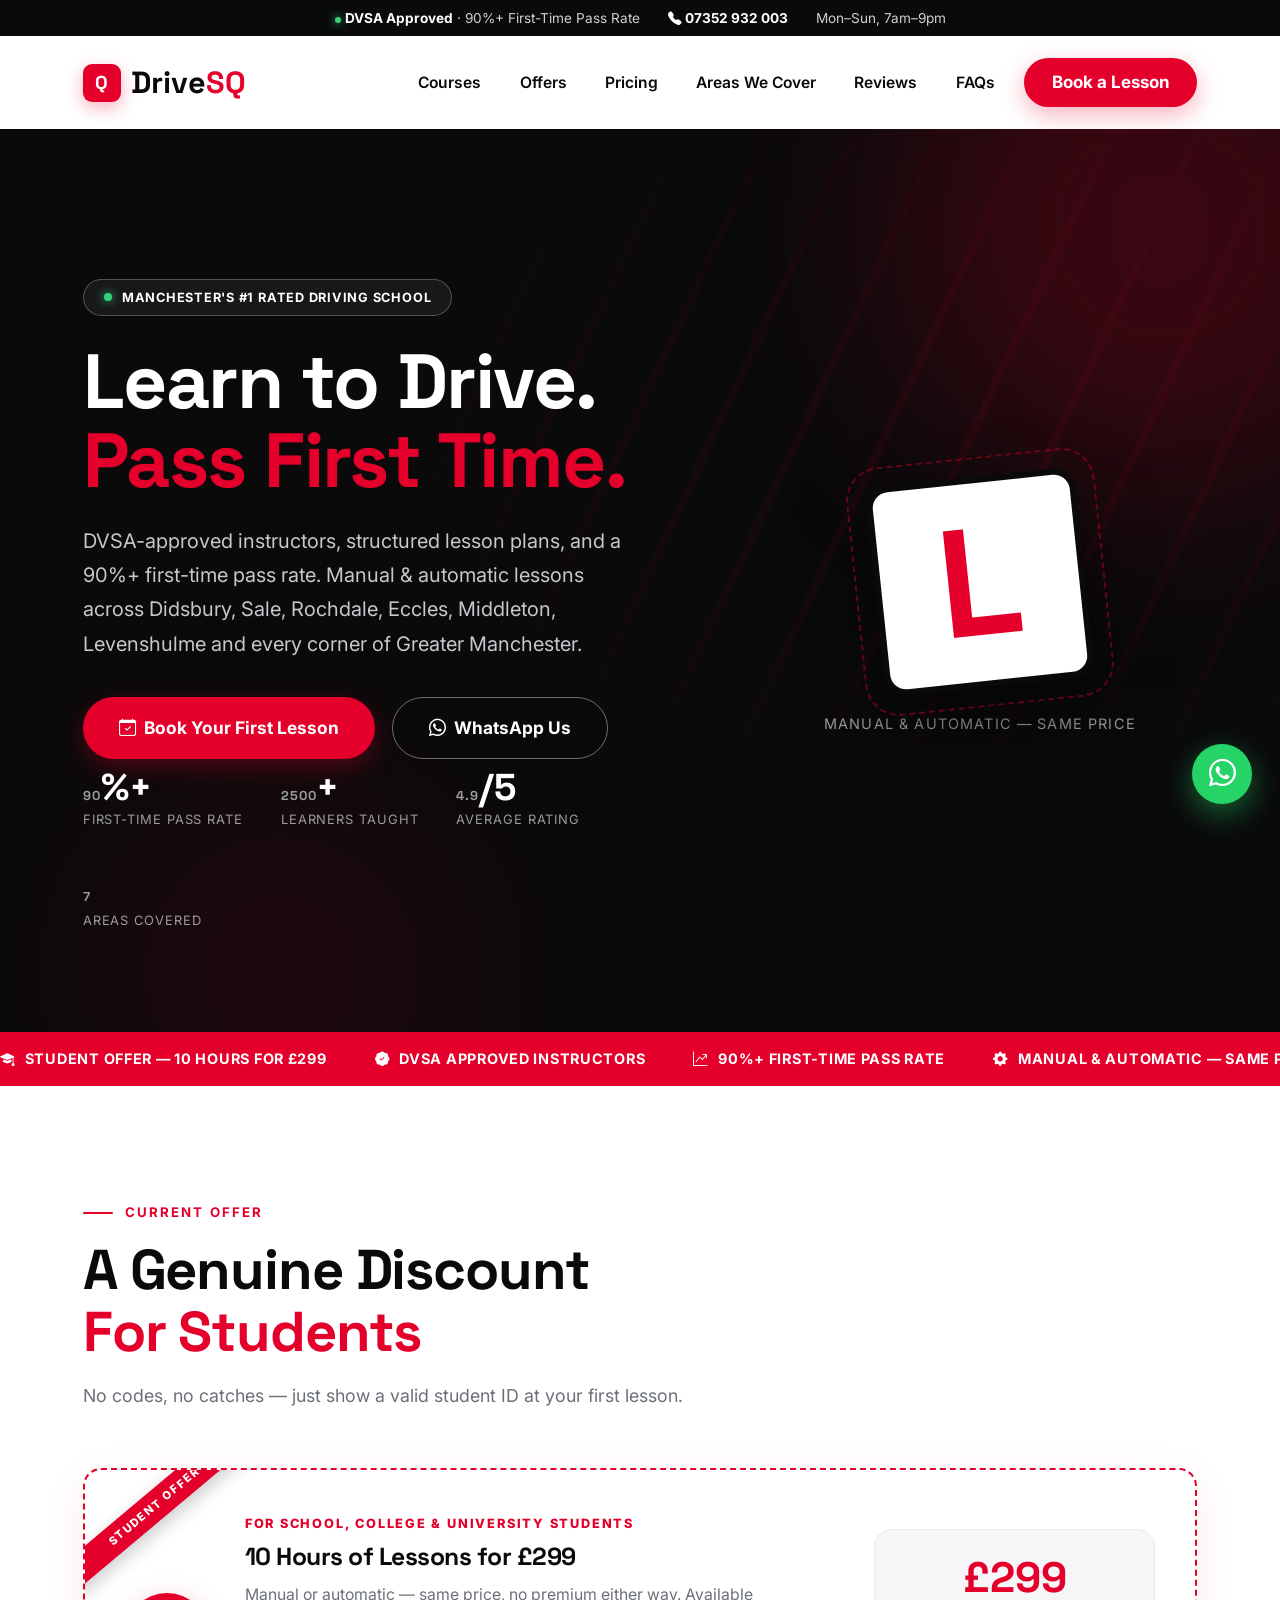
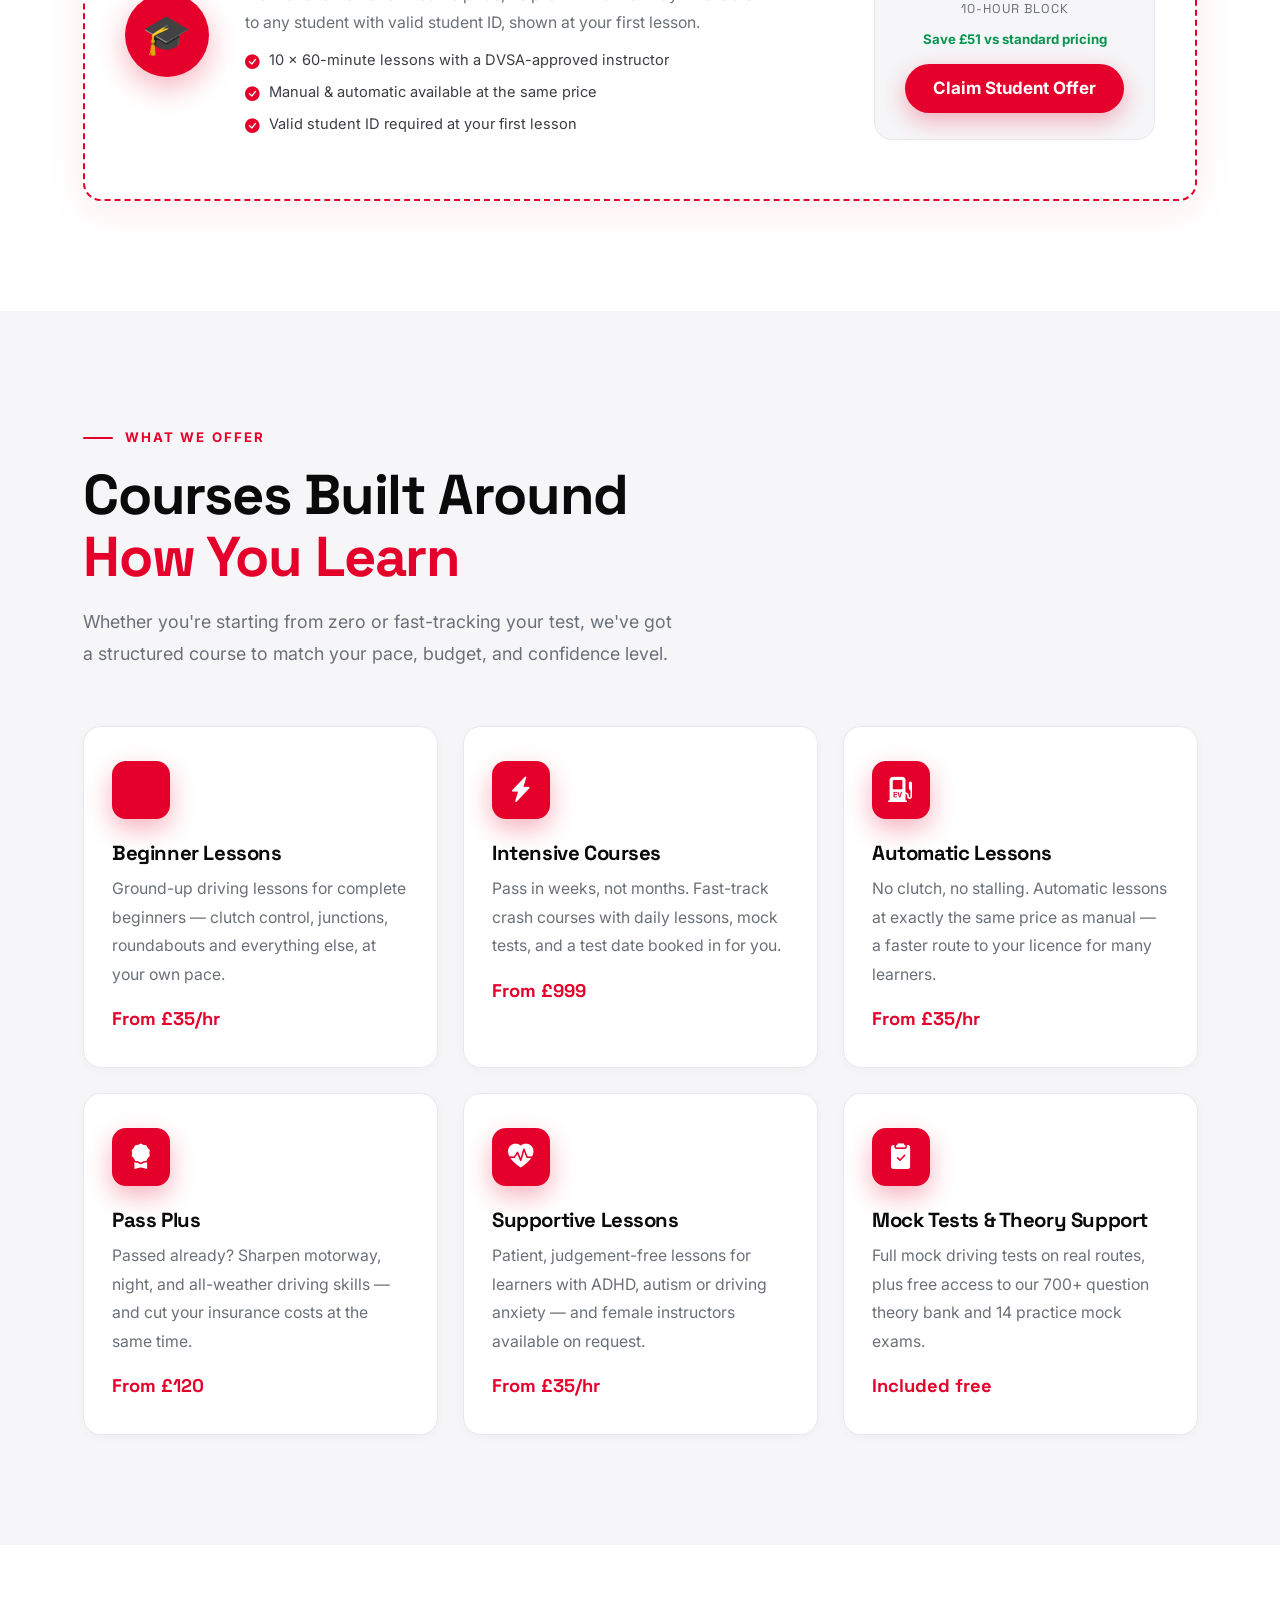
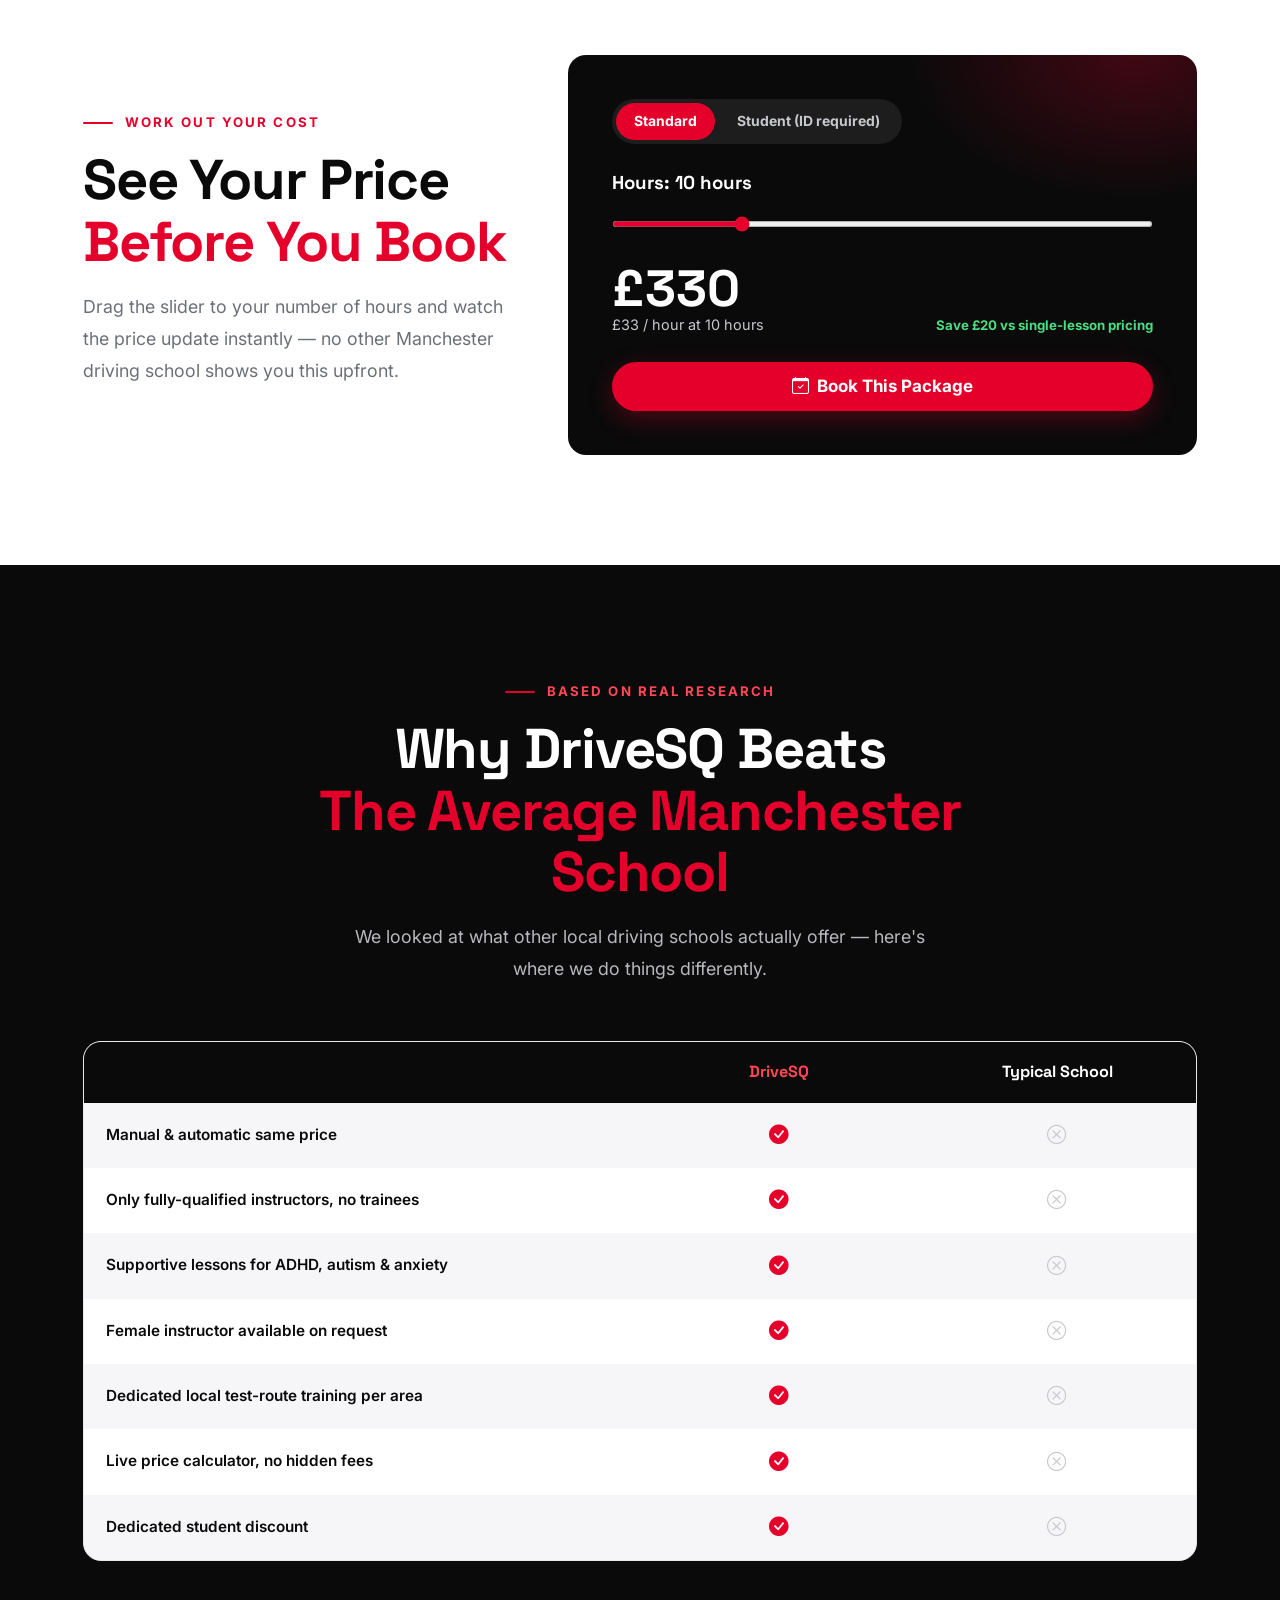
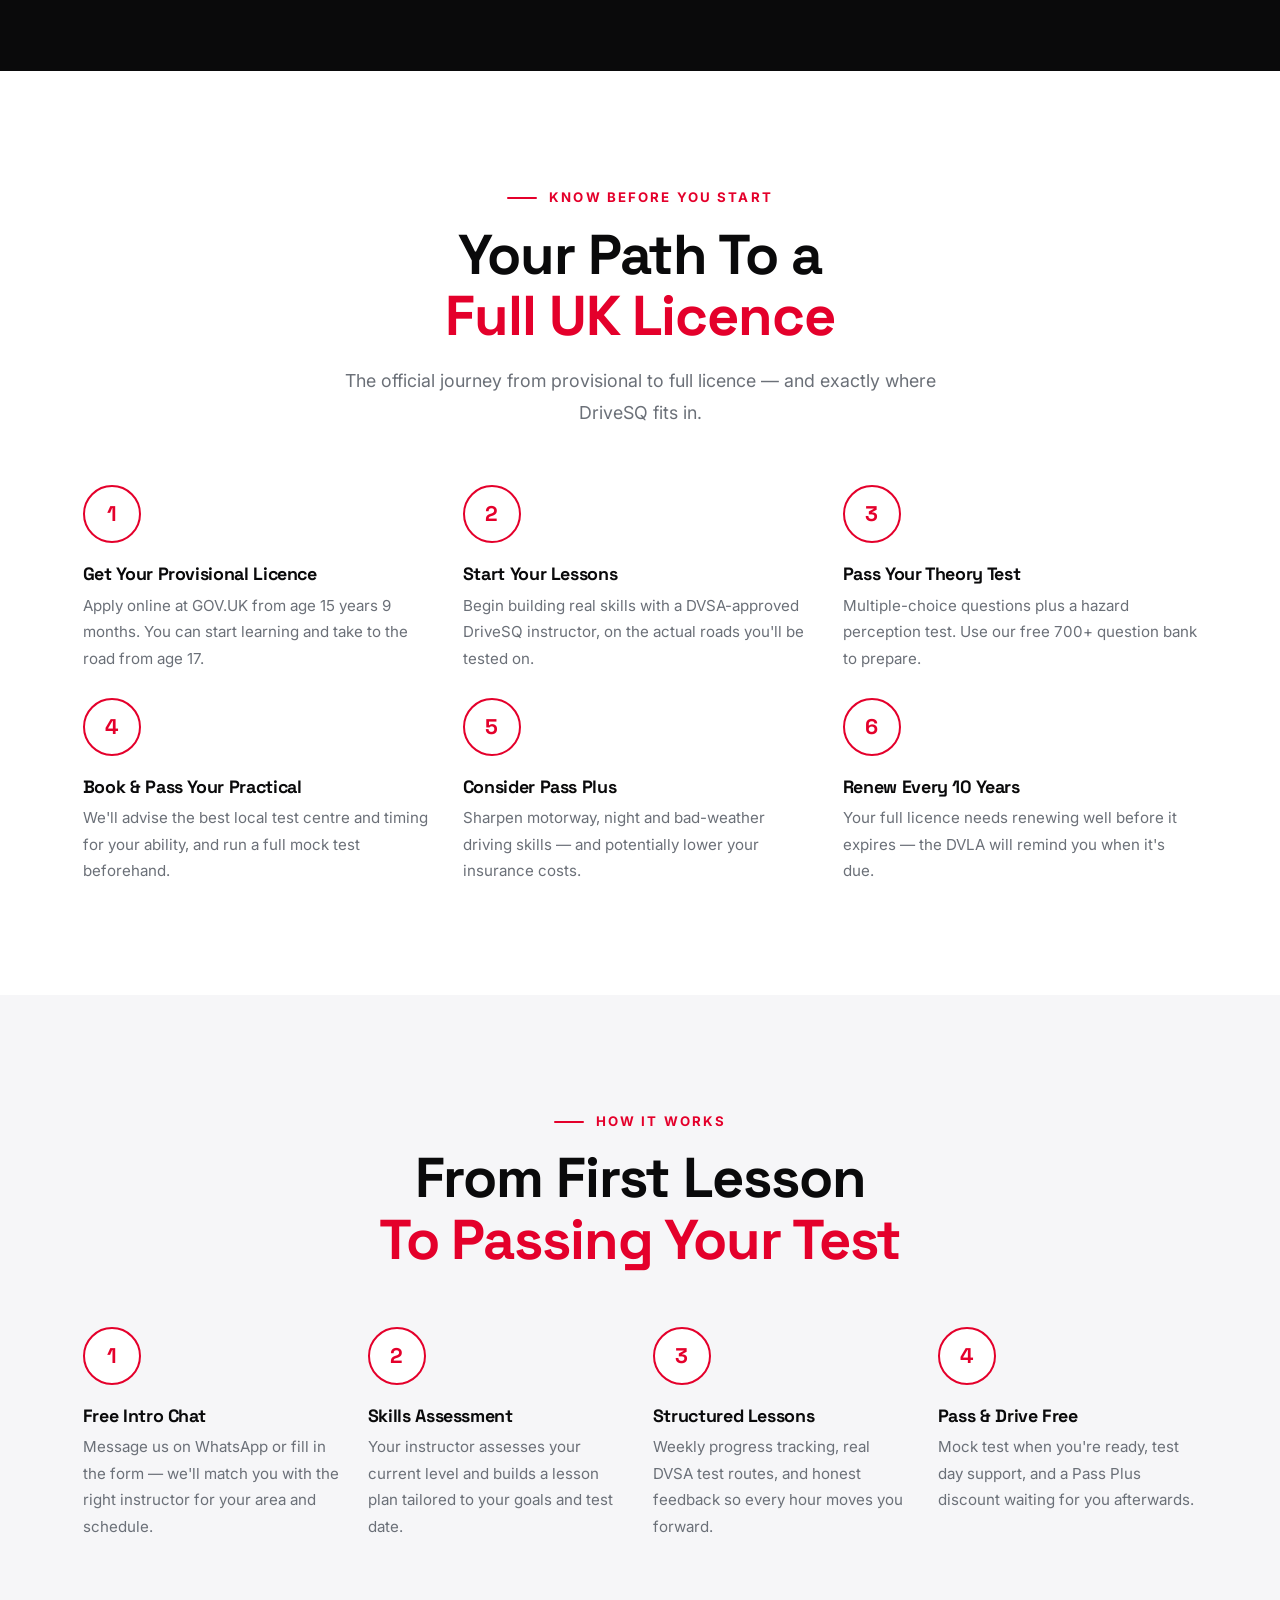
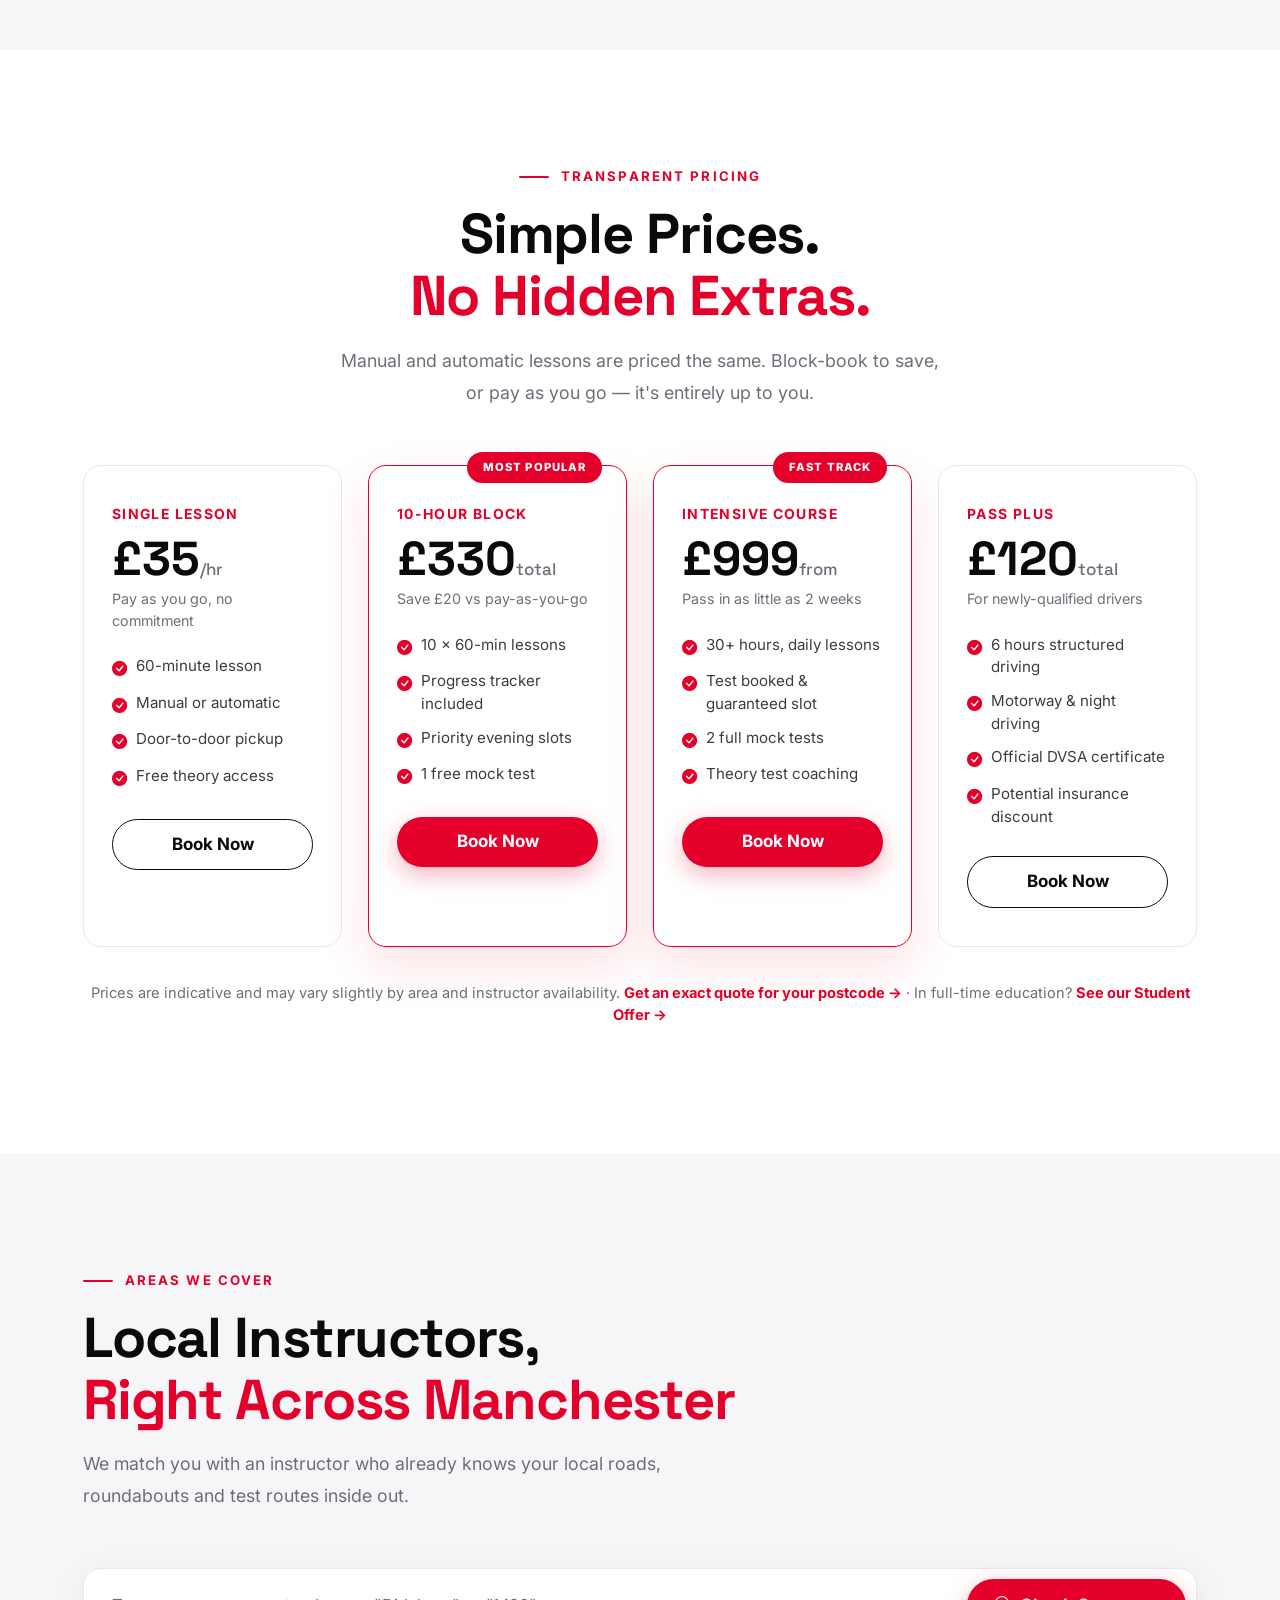
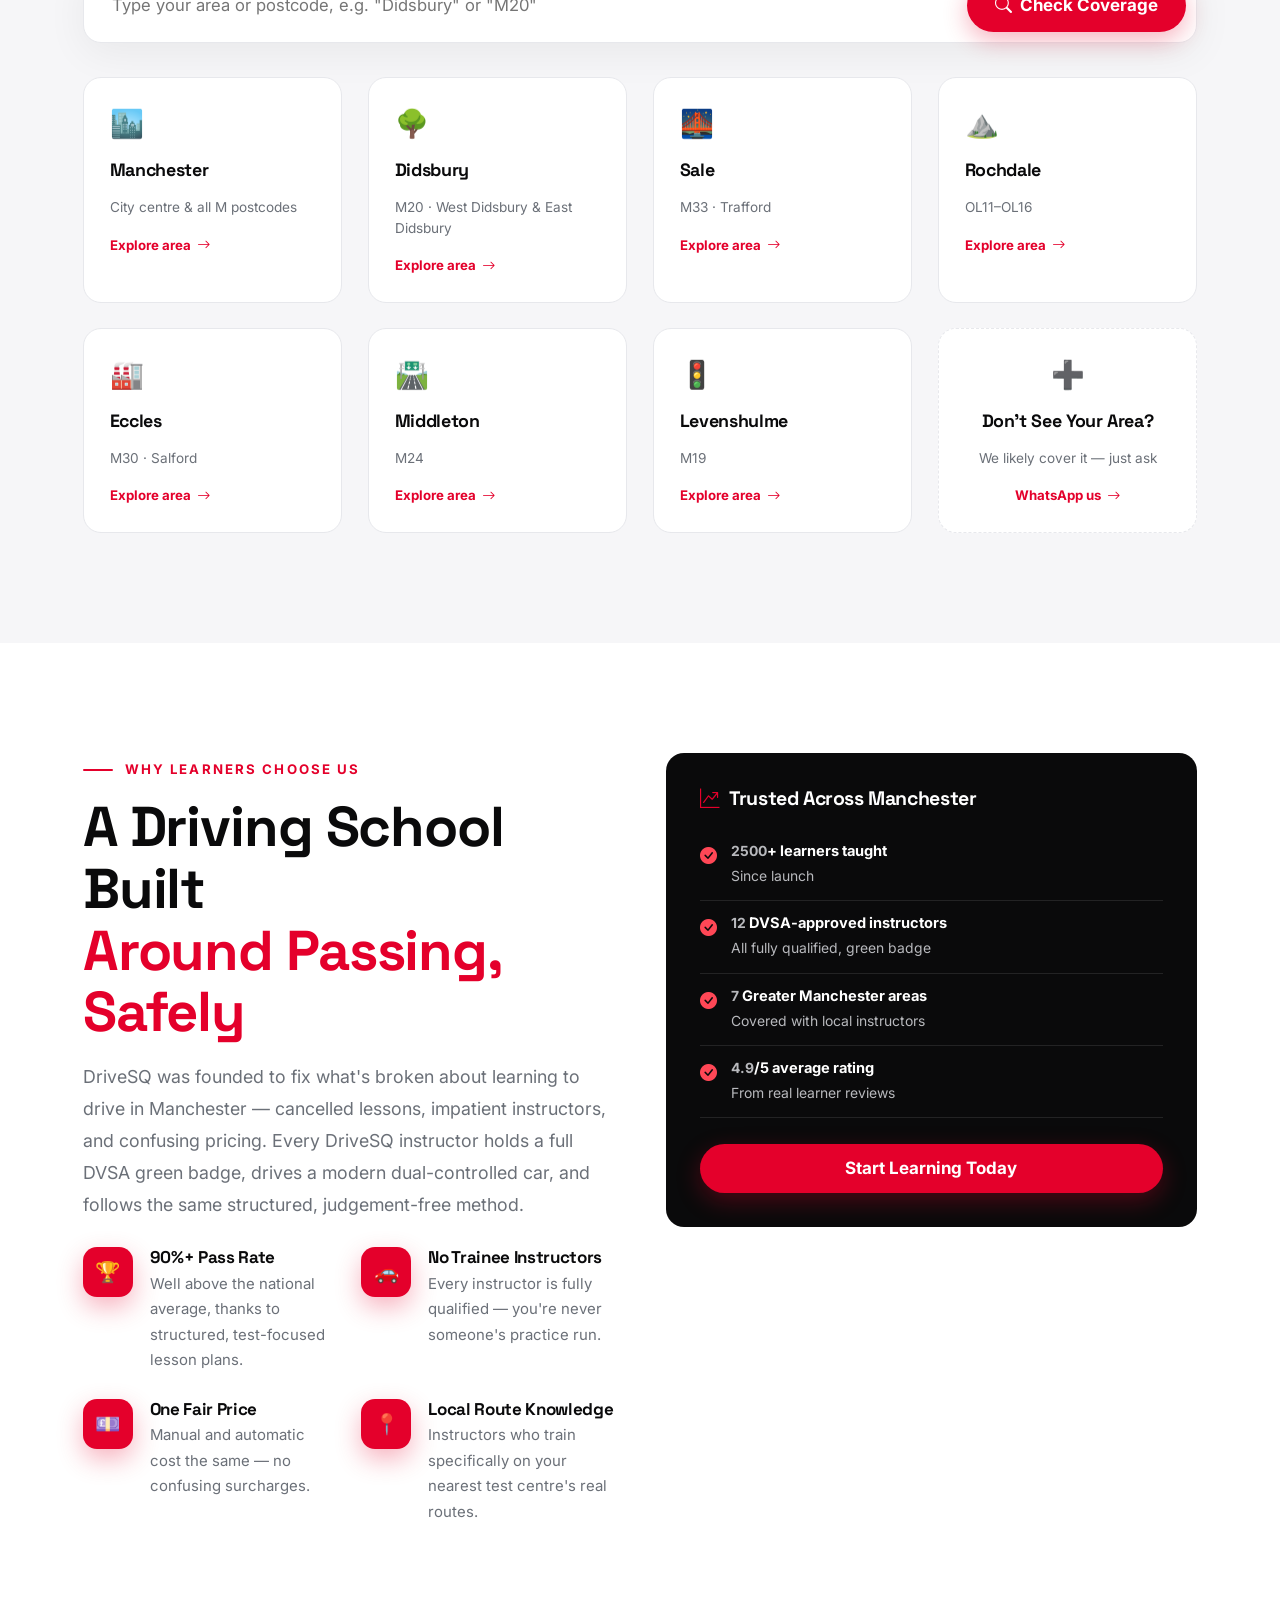
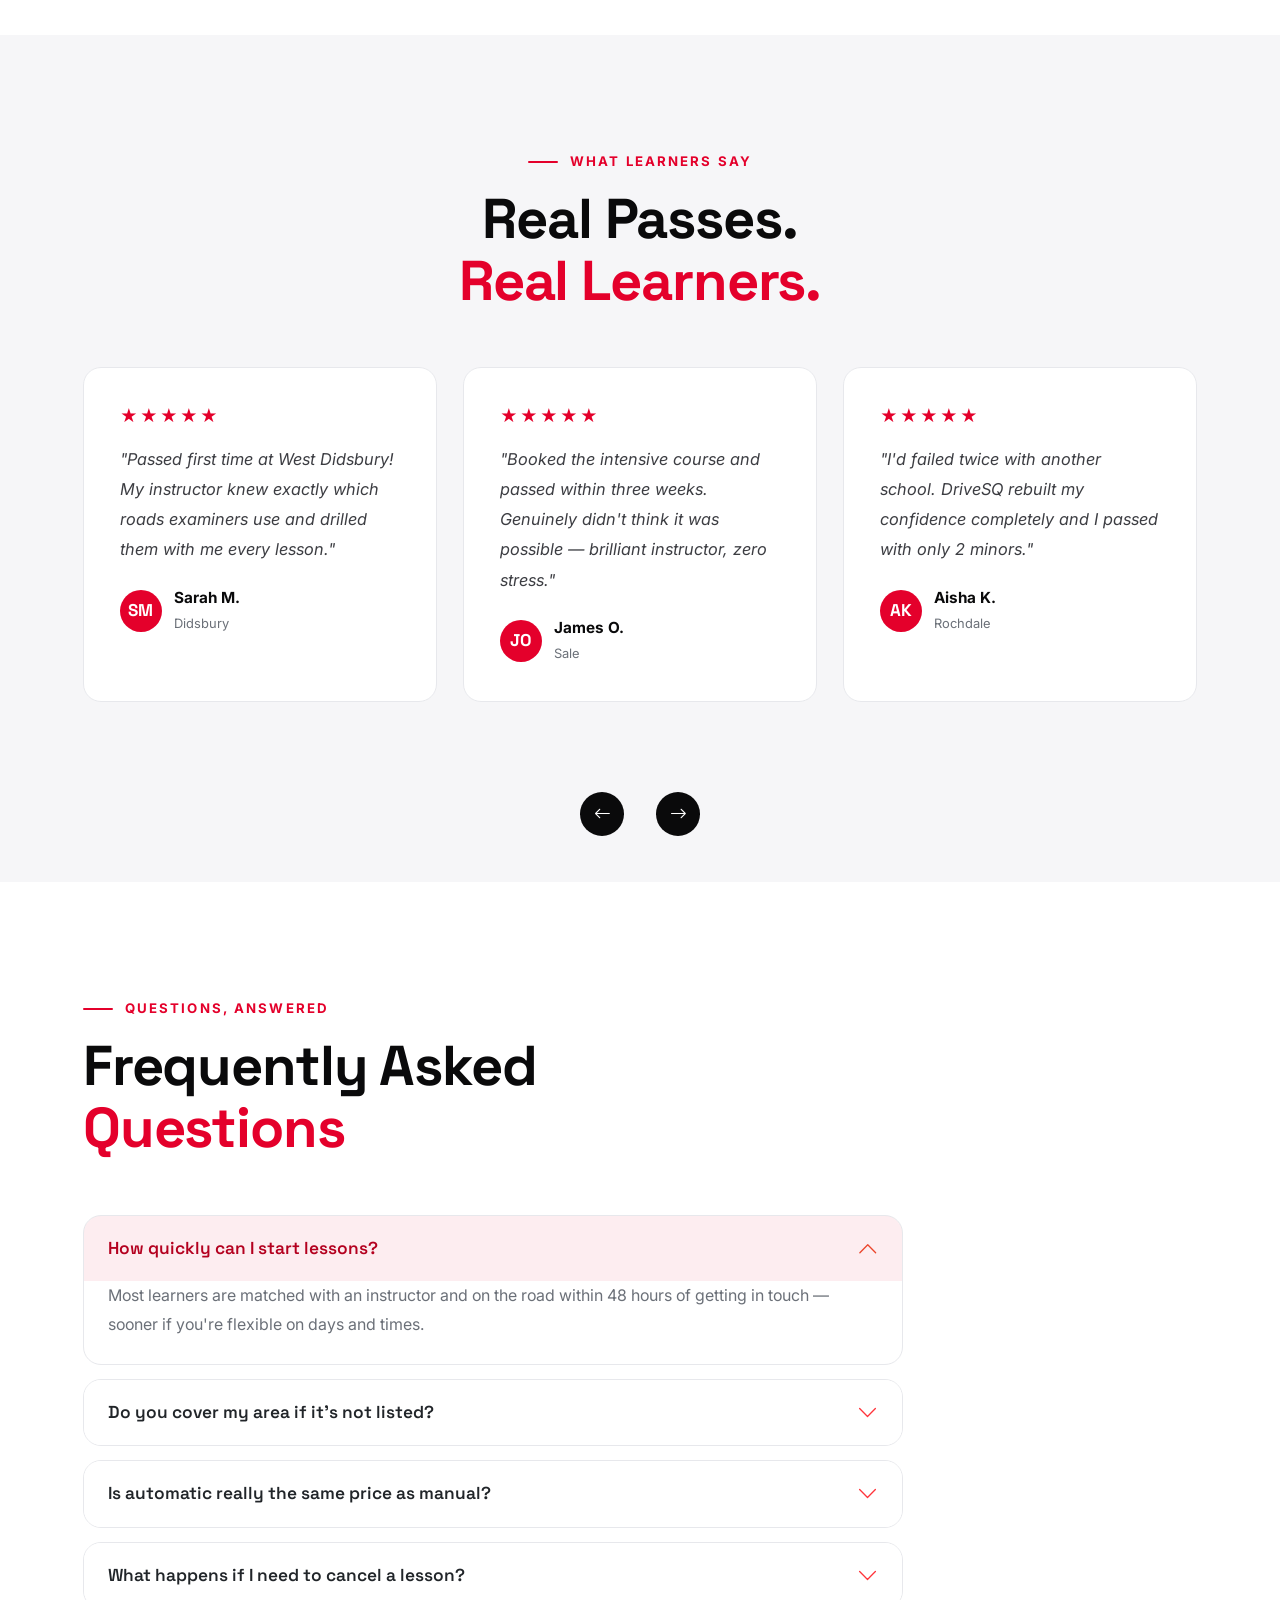
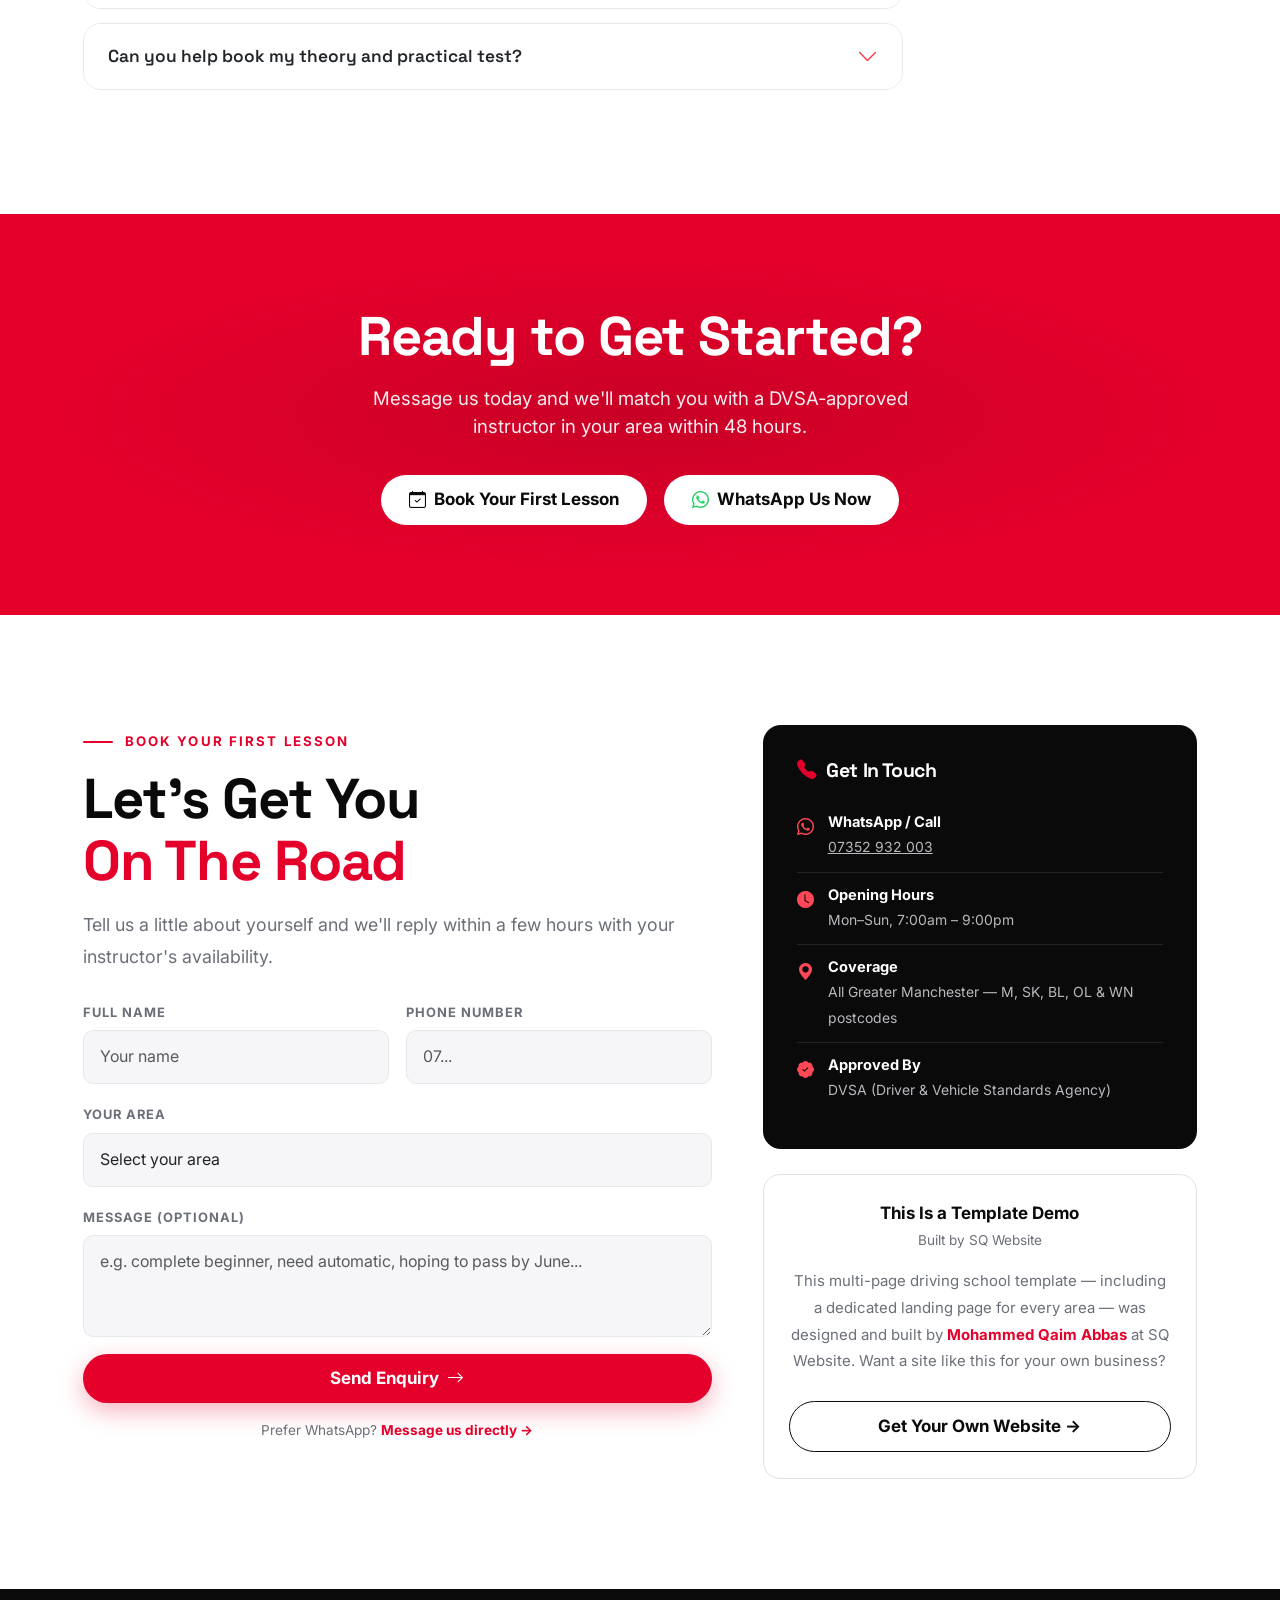
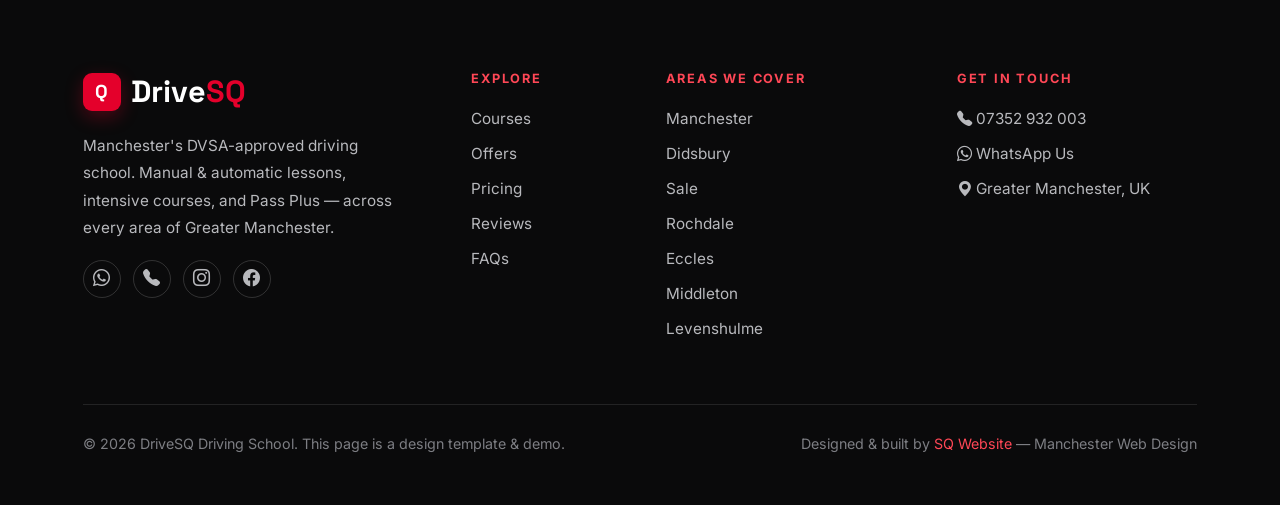
==== commit 8e5f7920: "Rebuild DriveSQ template: white/red/black, Bootstrap 5, heavy animation Full redesign per direction:" ====
--- a/drivesq/index.html
+++ b/drivesq/index.html
@@ -6,23 +6,45 @@
 <meta name="viewport" content="width=device-width, initial-scale=1.0">
 <meta name="description" content="DriveSQ — Manchester's highest-rated driving school. DVSA-approved instructors, 90%+ first-time pass rate, manual & automatic lessons across Didsbury, Sale, Rochdale, Eccles, Middleton, Levenshulme and all Greater Manchester areas.">
 <title>DriveSQ | Manchester Driving School — DVSA Approved, 90%+ Pass Rate</title>
-<link rel="icon" href="data:image/svg+xml,%3Csvg xmlns='http://www.w3.org/2000/svg' viewBox='0 0 100 100'%3E%3Crect width='100' height='100' rx='22' fill='%23060c18'/%3E%3Ctext x='50' y='68' font-size='58' text-anchor='middle' fill='%23ffb800' font-family='Arial' font-weight='bold'%3EQ%3C/text%3E%3C/svg%3E">
+<link rel="icon" href="data:image/svg+xml,%3Csvg xmlns='http://www.w3.org/2000/svg' viewBox='0 0 100 100'%3E%3Crect width='100' height='100' rx='22' fill='%230A0A0B'/%3E%3Ctext x='50' y='68' font-size='58' text-anchor='middle' fill='%23E4002B' font-family='Arial' font-weight='bold'%3EQ%3C/text%3E%3C/svg%3E">
 <link rel="preconnect" href="https://fonts.googleapis.com">
 <link href="https://fonts.googleapis.com/css2?family=Space+Grotesk:wght@500;600;700&family=Inter:wght@400;500;600;700;800&display=swap" rel="stylesheet">
+<link rel="stylesheet" href="https://cdn.jsdelivr.net/npm/bootstrap@5.3.3/dist/css/bootstrap.min.css">
 <link rel="stylesheet" href="https://cdn.jsdelivr.net/npm/bootstrap-icons@1.11.3/font/bootstrap-icons.min.css">
 <link rel="stylesheet" href="assets/style.css">
 <script type="application/ld+json">
 {
   "@context": "https://schema.org",
-  "@type": "DrivingSchool",
-  "name": "DriveSQ Driving School",
-  "image": "https://i.postimg.cc/sx8zRRKV/cropped-circle-image.png",
-  "url": "https://www.drivesq.co.uk/",
-  "telephone": "+447352932003",
-  "priceRange": "££",
-  "areaServed": ["Manchester","Didsbury","Sale","Rochdale","Eccles","Middleton","Levenshulme"],
-  "address": { "@type": "PostalAddress", "addressLocality": "Manchester", "addressRegion": "Greater Manchester", "addressCountry": "GB" },
-  "aggregateRating": { "@type": "AggregateRating", "ratingValue": "4.9", "reviewCount": "137" }
+  "@graph": [
+    {
+      "@type": "DrivingSchool",
+      "@id": "https://www.drivesq.co.uk/#business",
+      "name": "DriveSQ Driving School",
+      "url": "https://www.drivesq.co.uk/",
+      "telephone": "+447352932003",
+      "priceRange": "££",
+      "areaServed": ["Manchester","Didsbury","Sale","Rochdale","Eccles","Middleton","Levenshulme"],
+      "address": { "@type": "PostalAddress", "addressLocality": "Manchester", "addressRegion": "Greater Manchester", "addressCountry": "GB" },
+      "aggregateRating": { "@type": "AggregateRating", "ratingValue": "4.9", "reviewCount": "137" }
+    },
+    {
+      "@type": "WebPage",
+      "@id": "https://www.drivesq.co.uk/#webpage",
+      "url": "https://www.drivesq.co.uk/",
+      "name": "DriveSQ | Manchester Driving School — DVSA Approved, 90%+ Pass Rate",
+      "about": { "@id": "https://www.drivesq.co.uk/#business" }
+    },
+    {
+      "@type": "FAQPage",
+      "mainEntity": [
+        { "@type": "Question", "name": "How quickly can I start lessons?", "acceptedAnswer": { "@type": "Answer", "text": "Most learners are matched with an instructor and on the road within 48 hours of getting in touch — sooner if you're flexible on days and times." } },
+        { "@type": "Question", "name": "Do you cover my area if it's not listed?", "acceptedAnswer": { "@type": "Answer", "text": "Very likely, yes. We cover the whole of Greater Manchester — M, SK, BL, OL and WN postcodes — even if your exact suburb isn't listed. Message us on WhatsApp to check." } },
+        { "@type": "Question", "name": "Is automatic really the same price as manual?", "acceptedAnswer": { "@type": "Answer", "text": "Yes — completely. We don't believe learners should pay more just because automatic cars are easier to find. Every price applies to both." } },
+        { "@type": "Question", "name": "What happens if I need to cancel a lesson?", "acceptedAnswer": { "@type": "Answer", "text": "We ask for at least 48 hours' notice so your slot can be offered to another learner. Cancellations within 48 hours may be charged." } },
+        { "@type": "Question", "name": "Can you help book my theory and practical test?", "acceptedAnswer": { "@type": "Answer", "text": "Absolutely — your instructor will advise exactly when you're test-ready and can help you pick the best local test centre and time slot." } }
+      ]
+    }
+  ]
 }
 </script>
 </head>
@@ -30,91 +52,76 @@
 
 <div id="scroll-progress"></div>
 
-<!-- INFO BAR -->
 <div class="info-bar">
   <span><span class="dot"></span> <strong>DVSA Approved</strong> &middot; 90%+ First-Time Pass Rate</span>
   <a href="tel:+447352932003"><i class="bi bi-telephone-fill"></i> 07352 932 003</a>
   <span>Mon–Sun, 7am–9pm</span>
 </div>
 
-<!-- NAV -->
-<nav id="navbar">
-  <a href="index.html" class="brand">
-    <span class="brand-mark">Q</span>
-    <span>Drive<span class="brand-sq">SQ</span></span>
-  </a>
-
-  <ul class="nav-links" id="navLinks">
-    <li><a href="#courses">Courses</a></li>
-    <li><a href="#offers">Offers</a></li>
-    <li><a href="#pricing">Pricing</a></li>
-    <li class="dropdown">
-      <a href="#areas">Areas We Cover <i class="bi bi-chevron-down" style="font-size:.65em;"></i></a>
-      <div class="dropdown-panel">
-        <a href="areas/manchester.html">Manchester</a>
-        <a href="areas/didsbury.html">Didsbury</a>
-        <a href="areas/sale.html">Sale</a>
-        <a href="areas/rochdale.html">Rochdale</a>
-        <a href="areas/eccles.html">Eccles</a>
-        <a href="areas/middleton.html">Middleton</a>
-        <a href="areas/levenshulme.html">Levenshulme</a>
-        <a href="#areas" class="view-all">View all areas →</a>
-      </div>
-    </li>
-    <li><a href="#reviews">Reviews</a></li>
-    <li><a href="#faq">FAQs</a></li>
-    <li><a href="#book" class="btn-nav">Book a Lesson</a></li>
-  </ul>
-
-  <button class="hamburger" id="hamburger" aria-label="Menu"><span></span><span></span><span></span></button>
+<nav class="navbar navbar-expand-lg sticky-top" id="navbar">
+  <div class="container">
+    <a href="index.html" class="navbar-brand">
+      <span class="brand-mark">Q</span>
+      <span>Drive<span class="text-red">SQ</span></span>
+    </a>
+    <button class="navbar-toggler" type="button" data-bs-toggle="collapse" data-bs-target="#navMain" aria-label="Menu">
+      <span class="bar"></span><span class="bar"></span><span class="bar"></span>
+    </button>
+    <div class="collapse navbar-collapse" id="navMain">
+      <ul class="navbar-nav ms-auto align-items-lg-center gap-lg-1">
+        <li class="nav-item"><a class="nav-link" href="#courses">Courses</a></li>
+        <li class="nav-item"><a class="nav-link" href="#offers">Offers</a></li>
+        <li class="nav-item"><a class="nav-link" href="#pricing">Pricing</a></li>
+        <li class="nav-item dropdown">
+          <a class="nav-link dropdown-toggle" href="#areas" role="button" data-bs-toggle="dropdown" aria-expanded="false">Areas We Cover</a>
+          <ul class="dropdown-menu">
+            <li><a class="dropdown-item" href="areas/manchester.html">Manchester</a></li>
+            <li><a class="dropdown-item" href="areas/didsbury.html">Didsbury</a></li>
+            <li><a class="dropdown-item" href="areas/sale.html">Sale</a></li>
+            <li><a class="dropdown-item" href="areas/rochdale.html">Rochdale</a></li>
+            <li><a class="dropdown-item" href="areas/eccles.html">Eccles</a></li>
+            <li><a class="dropdown-item" href="areas/middleton.html">Middleton</a></li>
+            <li><a class="dropdown-item" href="areas/levenshulme.html">Levenshulme</a></li>
+            <li><hr class="dropdown-divider"></li>
+            <li><a class="dropdown-item fw-bold text-red" href="#areas">View all areas →</a></li>
+          </ul>
+        </li>
+        <li class="nav-item"><a class="nav-link" href="#reviews">Reviews</a></li>
+        <li class="nav-item"><a class="nav-link" href="#faq">FAQs</a></li>
+        <li class="nav-item ms-lg-2 mt-3 mt-lg-0"><a href="#book" class="btn-red">Book a Lesson</a></li>
+      </ul>
+    </div>
+  </div>
 </nav>
 
 <a class="wa-float" href="https://wa.me/447352932003?text=Hi%20DriveSQ%2C%20I%27d%20like%20to%20book%20a%20driving%20lesson." target="_blank" rel="noopener" title="Chat on WhatsApp"><i class="bi bi-whatsapp"></i></a>
 
 <!-- HERO -->
 <section class="hero" id="home">
-  <div class="hero-road"></div>
-  <div class="blob blob-1"></div>
-  <div class="blob blob-2"></div>
-
-  <div class="hero-grid">
-    <div>
-      <div class="hero-badge"><span class="live-dot"></span> Manchester's #1 Rated Driving School</div>
-      <h1>
-        <span class="line">Learn to Drive.</span>
-        <span class="line amber-text">Pass First Time.</span>
-      </h1>
-      <p class="hero-sub">DVSA-approved instructors, structured lesson plans, and a 90%+ first-time pass rate. Manual & automatic lessons across Didsbury, Sale, Rochdale, Eccles, Middleton, Levenshulme and every corner of Greater Manchester.</p>
-      <div class="hero-cta">
-        <a href="#book" class="btn-amber"><i class="bi bi-calendar-check"></i> Book Your First Lesson</a>
-        <a href="https://wa.me/447352932003" target="_blank" rel="noopener" class="btn-ghost"><i class="bi bi-whatsapp"></i> WhatsApp Us</a>
-      </div>
-      <div class="hero-stats">
-        <div class="hstat"><b><span data-count="90">0</span>%+</b><span>First-Time Pass Rate</span></div>
-        <div class="hstat"><b><span data-count="2500">0</span>+</b><span>Learners Taught</span></div>
-        <div class="hstat"><b><span data-count="4.9">0</span>/5</b><span>Average Rating</span></div>
-        <div class="hstat"><b><span data-count="7">0</span></b><span>Areas Covered</span></div>
-      </div>
-    </div>
-
-    <div class="hero-card reveal right">
-      <div class="pass-ring">
-        <svg width="150" height="150" viewBox="0 0 150 150">
-          <circle cx="75" cy="75" r="64" fill="none" stroke="rgba(255,255,255,.08)" stroke-width="12"/>
-          <circle class="bar" data-pct="92" cx="75" cy="75" r="64" fill="none" stroke="url(#g1)" stroke-width="12" stroke-linecap="round"/>
-          <defs><linearGradient id="g1" x1="0" y1="0" x2="1" y2="1"><stop offset="0%" stop-color="#cf8a00"/><stop offset="100%" stop-color="#ffd466"/></linearGradient></defs>
-        </svg>
-        <div class="pct"><b>92%</b><span>Pass Rate</span></div>
-      </div>
-      <div class="hero-card-title">Why Learners Choose DriveSQ</div>
-      <div class="hero-card-sub">Everything you need, nothing you don't</div>
-      <ul class="hero-card-list">
-        <li><i class="bi bi-check-circle-fill"></i> Fully qualified, green-badge DVSA instructors</li>
-        <li><i class="bi bi-check-circle-fill"></i> Manual & automatic — same low price</li>
-        <li><i class="bi bi-check-circle-fill"></i> Free theory test question bank (700+ Qs)</li>
-        <li><i class="bi bi-check-circle-fill"></i> Flexible evening & weekend slots</li>
-        <li><i class="bi bi-check-circle-fill"></i> Dual-controlled, modern, insured cars</li>
-      </ul>
+  <div class="stripes"></div>
+  <div class="glow glow-1"></div>
+  <div class="glow glow-2"></div>
+  <div class="container position-relative" style="z-index:2;">
+    <div class="row align-items-center g-5">
+      <div class="col-lg-7">
+        <div class="hero-badge reveal"><span class="live-dot"></span> Manchester's #1 Rated Driving School</div>
+        <h1 class="reveal rd1">Learn to Drive.<br><span class="text-red">Pass First Time.</span></h1>
+        <p class="hero-sub reveal rd2">DVSA-approved instructors, structured lesson plans, and a 90%+ first-time pass rate. Manual &amp; automatic lessons across Didsbury, Sale, Rochdale, Eccles, Middleton, Levenshulme and every corner of Greater Manchester.</p>
+        <div class="d-flex gap-3 flex-wrap reveal rd3">
+          <a href="#book" class="btn-red btn-lg-pill"><i class="bi bi-calendar-check"></i> Book Your First Lesson</a>
+          <a href="https://wa.me/447352932003" target="_blank" rel="noopener" class="btn-outline-dark2 btn-lg-pill" style="color:#fff;border-color:rgba(255,255,255,.4);"><i class="bi bi-whatsapp"></i> WhatsApp Us</a>
+        </div>
+        <div class="hero-stats reveal rd4">
+          <div class="hstat"><b><span data-count="90">0</span>%+</b><span>First-Time Pass Rate</span></div>
+          <div class="hstat"><b><span data-count="2500">0</span>+</b><span>Learners Taught</span></div>
+          <div class="hstat"><b><span data-count="4.9">0</span>/5</b><span>Average Rating</span></div>
+          <div class="hstat"><b><span data-count="7">0</span></b><span>Areas Covered</span></div>
+        </div>
+      </div>
+      <div class="col-lg-5 text-center reveal right">
+        <div class="lplate"><div class="lplate-ring"></div><span>L</span></div>
+        <p class="mt-4 mb-0" style="color:#9a9ba0;font-size:.85rem;letter-spacing:.08em;text-transform:uppercase;">Manual &amp; Automatic — Same Price</p>
+      </div>
     </div>
   </div>
 </section>
@@ -139,368 +146,485 @@
 
 <!-- OFFERS -->
 <section id="offers">
-  <div class="sec-head reveal">
-    <div class="eyebrow">Current Offer</div>
-    <h2 class="sec-title">A Genuine Discount<br><span class="amber-text">For Students</span></h2>
-    <p class="sec-body">No codes, no catches — just show a valid student ID at your first lesson.</p>
-  </div>
-
-  <div class="offer-card reveal">
-    <div class="offer-flag">Student Offer</div>
-    <div class="offer-icon">🎓</div>
-    <div class="offer-body">
-      <div class="offer-badge">For School, College &amp; University Students</div>
-      <h3>10 Hours of Lessons for £299</h3>
-      <p>Manual or automatic — same price, no premium either way. Available to any student with valid student ID, shown at your first lesson.</p>
-      <ul class="offer-list">
-        <li><i class="bi bi-check-circle-fill"></i> 10 x 60-minute lessons with a DVSA-approved instructor</li>
-        <li><i class="bi bi-check-circle-fill"></i> Manual &amp; automatic available at the same price</li>
-        <li><i class="bi bi-check-circle-fill"></i> Valid student ID required at your first lesson</li>
-      </ul>
-    </div>
-    <div class="offer-cta">
-      <div class="offer-price"><span>£299</span><small>10-hour block</small></div>
-      <div class="offer-save">Save £51 vs standard pricing</div>
-      <a href="#book" class="btn-amber" style="width:100%;justify-content:center;">Claim Student Offer</a>
+  <div class="container">
+    <div class="sec-head reveal">
+      <div class="eyebrow">Current Offer</div>
+      <h2 class="sec-title">A Genuine Discount<br><span class="text-red">For Students</span></h2>
+      <p class="sec-body">No codes, no catches — just show a valid student ID at your first lesson.</p>
+    </div>
+    <div class="offer-card reveal">
+      <div class="offer-flag">Student Offer</div>
+      <div class="offer-icon">🎓</div>
+      <div class="offer-body">
+        <div class="offer-badge">For School, College &amp; University Students</div>
+        <h3>10 Hours of Lessons for £299</h3>
+        <p>Manual or automatic — same price, no premium either way. Available to any student with valid student ID, shown at your first lesson.</p>
+        <ul class="offer-list">
+          <li><i class="bi bi-check-circle-fill"></i> 10 x 60-minute lessons with a DVSA-approved instructor</li>
+          <li><i class="bi bi-check-circle-fill"></i> Manual &amp; automatic available at the same price</li>
+          <li><i class="bi bi-check-circle-fill"></i> Valid student ID required at your first lesson</li>
+        </ul>
+      </div>
+      <div class="offer-cta">
+        <div class="offer-price"><span>£299</span><small>10-hour block</small></div>
+        <div class="offer-save">Save £51 vs standard pricing</div>
+        <a href="#book" class="btn-red" style="width:100%;justify-content:center;">Claim Student Offer</a>
+      </div>
     </div>
   </div>
 </section>
 
 <!-- COURSES -->
-<section id="courses">
-  <div class="sec-head reveal">
-    <div class="eyebrow">What We Offer</div>
-    <h2 class="sec-title">Courses Built Around<br><span class="amber-text">How You Learn</span></h2>
-    <p class="sec-body">Whether you're starting from zero or fast-tracking your test, we've got a structured course to match your pace, budget, and confidence level.</p>
-  </div>
-
-  <div class="grid grid-3">
-    <div class="card reveal">
-      <div class="card-icon"><i class="bi bi-steering-wheel"></i></div>
-      <h3>Beginner Lessons</h3>
-      <p>Ground-up driving lessons for complete beginners — clutch control, junctions, roundabouts and everything else, at your own pace.</p>
-      <span class="price-tag">From £35/hr</span>
-    </div>
-    <div class="card reveal rd1">
-      <div class="card-icon"><i class="bi bi-lightning-charge-fill"></i></div>
-      <h3>Intensive Courses</h3>
-      <p>Pass in weeks, not months. Fast-track crash courses with daily lessons, mock tests, and a test date booked in for you.</p>
-      <span class="price-tag">From £999</span>
-    </div>
-    <div class="card reveal rd2">
-      <div class="card-icon"><i class="bi bi-ev-station-fill"></i></div>
-      <h3>Automatic Lessons</h3>
-      <p>No clutch, no stalling. Automatic lessons at exactly the same price as manual — a faster route to your licence for many learners.</p>
-      <span class="price-tag">From £35/hr</span>
-    </div>
-    <div class="card reveal">
-      <div class="card-icon"><i class="bi bi-award-fill"></i></div>
-      <h3>Pass Plus</h3>
-      <p>Passed already? Sharpen motorway, night, and all-weather driving skills — and cut your insurance costs at the same time.</p>
-      <span class="price-tag">From £120</span>
-    </div>
-    <div class="card reveal rd1">
-      <div class="card-icon"><i class="bi bi-arrow-repeat"></i></div>
-      <h3>Refresher Lessons</h3>
-      <p>Been off the road a while, or nervous behind the wheel? Rebuild your confidence with a patient, judgement-free instructor.</p>
-      <span class="price-tag">From £35/hr</span>
-    </div>
-    <div class="card reveal rd2">
-      <div class="card-icon"><i class="bi bi-clipboard2-check-fill"></i></div>
-      <h3>Mock Tests &amp; Theory Support</h3>
-      <p>Full mock driving tests on real routes, plus free access to our 700+ question theory bank and 14 practice mock exams.</p>
-      <span class="price-tag">Included free</span>
+<section class="sec-alt" id="courses">
+  <div class="container">
+    <div class="sec-head reveal">
+      <div class="eyebrow">What We Offer</div>
+      <h2 class="sec-title">Courses Built Around<br><span class="text-red">How You Learn</span></h2>
+      <p class="sec-body">Whether you're starting from zero or fast-tracking your test, we've got a structured course to match your pace, budget, and confidence level.</p>
+    </div>
+    <div class="row g-4">
+      <div class="col-md-6 col-lg-4 reveal">
+        <div class="card-x">
+          <div class="card-x-icon"><i class="bi bi-steering-wheel"></i></div>
+          <h3>Beginner Lessons</h3>
+          <p>Ground-up driving lessons for complete beginners — clutch control, junctions, roundabouts and everything else, at your own pace.</p>
+          <span class="price-tag">From £35/hr</span>
+        </div>
+      </div>
+      <div class="col-md-6 col-lg-4 reveal rd1">
+        <div class="card-x">
+          <div class="card-x-icon"><i class="bi bi-lightning-charge-fill"></i></div>
+          <h3>Intensive Courses</h3>
+          <p>Pass in weeks, not months. Fast-track crash courses with daily lessons, mock tests, and a test date booked in for you.</p>
+          <span class="price-tag">From £999</span>
+        </div>
+      </div>
+      <div class="col-md-6 col-lg-4 reveal rd2">
+        <div class="card-x">
+          <div class="card-x-icon"><i class="bi bi-ev-station-fill"></i></div>
+          <h3>Automatic Lessons</h3>
+          <p>No clutch, no stalling. Automatic lessons at exactly the same price as manual — a faster route to your licence for many learners.</p>
+          <span class="price-tag">From £35/hr</span>
+        </div>
+      </div>
+      <div class="col-md-6 col-lg-4 reveal">
+        <div class="card-x">
+          <div class="card-x-icon"><i class="bi bi-award-fill"></i></div>
+          <h3>Pass Plus</h3>
+          <p>Passed already? Sharpen motorway, night, and all-weather driving skills — and cut your insurance costs at the same time.</p>
+          <span class="price-tag">From £120</span>
+        </div>
+      </div>
+      <div class="col-md-6 col-lg-4 reveal rd1">
+        <div class="card-x">
+          <div class="card-x-icon"><i class="bi bi-heart-pulse-fill"></i></div>
+          <h3>Supportive Lessons</h3>
+          <p>Patient, judgement-free lessons for learners with ADHD, autism or driving anxiety — and female instructors available on request.</p>
+          <span class="price-tag">From £35/hr</span>
+        </div>
+      </div>
+      <div class="col-md-6 col-lg-4 reveal rd2">
+        <div class="card-x">
+          <div class="card-x-icon"><i class="bi bi-clipboard2-check-fill"></i></div>
+          <h3>Mock Tests &amp; Theory Support</h3>
+          <p>Full mock driving tests on real routes, plus free access to our 700+ question theory bank and 14 practice mock exams.</p>
+          <span class="price-tag">Included free</span>
+        </div>
+      </div>
+    </div>
+  </div>
+</section>
+
+<!-- PRICE CALCULATOR -->
+<section>
+  <div class="container">
+    <div class="row align-items-center g-5">
+      <div class="col-lg-5 reveal left">
+        <div class="eyebrow">Work Out Your Cost</div>
+        <h2 class="sec-title">See Your Price<br><span class="text-red">Before You Book</span></h2>
+        <p class="sec-body">Drag the slider to your number of hours and watch the price update instantly — no other Manchester driving school shows you this upfront.</p>
+      </div>
+      <div class="col-lg-7 reveal right">
+        <div class="calc-card">
+          <div class="calc-row">
+            <div class="calc-toggle mb-4">
+              <button type="button" class="active" data-mode="standard">Standard</button>
+              <button type="button" data-mode="student">Student (ID required)</button>
+            </div>
+            <div class="calc-hours">Hours: <span id="calcHoursLabel">10 hours</span></div>
+            <input type="range" min="1" max="40" value="10" class="calc-range" id="calcHours">
+            <div class="calc-result">
+              <div>
+                <div class="calc-total" id="calcTotal">£330</div>
+                <div class="calc-perhour" id="calcPerHour">£33 / hour at 10 hours</div>
+              </div>
+              <div class="offer-save" id="calcSave" style="color:#4ade80;">Save £20 vs single-lesson pricing</div>
+            </div>
+            <a href="#book" class="btn-red w-100 justify-content-center mt-4"><i class="bi bi-calendar-check"></i> Book This Package</a>
+          </div>
+        </div>
+      </div>
+    </div>
+  </div>
+</section>
+
+<!-- WHY WE'RE DIFFERENT -->
+<section class="sec-dark">
+  <div class="container">
+    <div class="sec-head center reveal" style="margin-left:auto;margin-right:auto;">
+      <div class="eyebrow">Based On Real Research</div>
+      <h2 class="sec-title">Why DriveSQ Beats<br><span class="text-red">The Average Manchester School</span></h2>
+      <p class="sec-body">We looked at what other local driving schools actually offer — here's where we do things differently.</p>
+    </div>
+    <div class="compare-wrap reveal">
+      <div class="compare-row head">
+        <div class="cc">What Matters</div>
+        <div class="cc">DriveSQ</div>
+        <div class="cc">Typical School</div>
+      </div>
+      <div class="compare-row"><div class="cc">Manual &amp; automatic same price</div><div class="cc"><i class="bi bi-check-circle-fill"></i></div><div class="cc"><i class="bi bi-x-circle"></i></div></div>
+      <div class="compare-row"><div class="cc">Only fully-qualified instructors, no trainees</div><div class="cc"><i class="bi bi-check-circle-fill"></i></div><div class="cc"><i class="bi bi-x-circle"></i></div></div>
+      <div class="compare-row"><div class="cc">Supportive lessons for ADHD, autism &amp; anxiety</div><div class="cc"><i class="bi bi-check-circle-fill"></i></div><div class="cc"><i class="bi bi-x-circle"></i></div></div>
+      <div class="compare-row"><div class="cc">Female instructor available on request</div><div class="cc"><i class="bi bi-check-circle-fill"></i></div><div class="cc"><i class="bi bi-x-circle"></i></div></div>
+      <div class="compare-row"><div class="cc">Dedicated local test-route training per area</div><div class="cc"><i class="bi bi-check-circle-fill"></i></div><div class="cc"><i class="bi bi-x-circle"></i></div></div>
+      <div class="compare-row"><div class="cc">Live price calculator, no hidden fees</div><div class="cc"><i class="bi bi-check-circle-fill"></i></div><div class="cc"><i class="bi bi-x-circle"></i></div></div>
+      <div class="compare-row"><div class="cc">Dedicated student discount</div><div class="cc"><i class="bi bi-check-circle-fill"></i></div><div class="cc"><i class="bi bi-x-circle"></i></div></div>
+    </div>
+  </div>
+</section>
+
+<!-- PATH TO LICENCE -->
+<section>
+  <div class="container">
+    <div class="sec-head center reveal" style="margin-left:auto;margin-right:auto;">
+      <div class="eyebrow">Know Before You Start</div>
+      <h2 class="sec-title">Your Path To a<br><span class="text-red">Full UK Licence</span></h2>
+      <p class="sec-body">The official journey from provisional to full licence — and exactly where DriveSQ fits in.</p>
+    </div>
+    <div class="row g-4">
+      <div class="col-6 col-lg-4 step reveal">
+        <div class="step-num">1</div>
+        <h4>Get Your Provisional Licence</h4>
+        <p>Apply online at GOV.UK from age 15 years 9 months. You can start learning and take to the road from age 17.</p>
+      </div>
+      <div class="col-6 col-lg-4 step reveal rd1">
+        <div class="step-num">2</div>
+        <h4>Start Your Lessons</h4>
+        <p>Begin building real skills with a DVSA-approved DriveSQ instructor, on the actual roads you'll be tested on.</p>
+      </div>
+      <div class="col-6 col-lg-4 step reveal rd2">
+        <div class="step-num">3</div>
+        <h4>Pass Your Theory Test</h4>
+        <p>Multiple-choice questions plus a hazard perception test. Use our free 700+ question bank to prepare.</p>
+      </div>
+      <div class="col-6 col-lg-4 step reveal">
+        <div class="step-num">4</div>
+        <h4>Book &amp; Pass Your Practical</h4>
+        <p>We'll advise the best local test centre and timing for your ability, and run a full mock test beforehand.</p>
+      </div>
+      <div class="col-6 col-lg-4 step reveal rd1">
+        <div class="step-num">5</div>
+        <h4>Consider Pass Plus</h4>
+        <p>Sharpen motorway, night and bad-weather driving skills — and potentially lower your insurance costs.</p>
+      </div>
+      <div class="col-6 col-lg-4 step reveal rd2">
+        <div class="step-num">6</div>
+        <h4>Renew Every 10 Years</h4>
+        <p>Your full licence needs renewing well before it expires — the DVLA will remind you when it's due.</p>
+      </div>
     </div>
   </div>
 </section>
 
 <!-- PROCESS -->
 <section class="sec-alt">
-  <div class="sec-head center reveal" style="margin-left:auto;margin-right:auto;">
-    <div class="eyebrow">How It Works</div>
-    <h2 class="sec-title">From First Lesson<br><span class="amber-text">To Passing Your Test</span></h2>
-  </div>
-  <div class="steps">
-    <div class="step reveal">
-      <div class="step-num">1</div>
-      <h4>Free Intro Chat</h4>
-      <p>Message us on WhatsApp or fill in the form — we'll match you with the right instructor for your area and schedule.</p>
-    </div>
-    <div class="step reveal rd1">
-      <div class="step-num">2</div>
-      <h4>Skills Assessment</h4>
-      <p>Your instructor assesses your current level and builds a lesson plan tailored to your goals and test date.</p>
-    </div>
-    <div class="step reveal rd2">
-      <div class="step-num">3</div>
-      <h4>Structured Lessons</h4>
-      <p>Weekly progress tracking, real DVSA test routes, and honest feedback so every hour moves you forward.</p>
-    </div>
-    <div class="step reveal rd3">
-      <div class="step-num">4</div>
-      <h4>Pass &amp; Drive Free</h4>
-      <p>Mock test when you're ready, test day support, and a Pass Plus discount waiting for you afterwards.</p>
+  <div class="container">
+    <div class="sec-head center reveal" style="margin-left:auto;margin-right:auto;">
+      <div class="eyebrow">How It Works</div>
+      <h2 class="sec-title">From First Lesson<br><span class="text-red">To Passing Your Test</span></h2>
+    </div>
+    <div class="row g-4">
+      <div class="col-6 col-lg-3 step reveal">
+        <div class="step-num">1</div>
+        <h4>Free Intro Chat</h4>
+        <p>Message us on WhatsApp or fill in the form — we'll match you with the right instructor for your area and schedule.</p>
+      </div>
+      <div class="col-6 col-lg-3 step reveal rd1">
+        <div class="step-num">2</div>
+        <h4>Skills Assessment</h4>
+        <p>Your instructor assesses your current level and builds a lesson plan tailored to your goals and test date.</p>
+      </div>
+      <div class="col-6 col-lg-3 step reveal rd2">
+        <div class="step-num">3</div>
+        <h4>Structured Lessons</h4>
+        <p>Weekly progress tracking, real DVSA test routes, and honest feedback so every hour moves you forward.</p>
+      </div>
+      <div class="col-6 col-lg-3 step reveal rd3">
+        <div class="step-num">4</div>
+        <h4>Pass &amp; Drive Free</h4>
+        <p>Mock test when you're ready, test day support, and a Pass Plus discount waiting for you afterwards.</p>
+      </div>
     </div>
   </div>
 </section>
 
 <!-- PRICING -->
 <section id="pricing">
-  <div class="sec-head center reveal" style="margin-left:auto;margin-right:auto;">
-    <div class="eyebrow">Transparent Pricing</div>
-    <h2 class="sec-title">Simple Prices.<br><span class="amber-text">No Hidden Extras.</span></h2>
-    <p class="sec-body">Manual and automatic lessons are priced the same. Block-book to save, or pay as you go — it's entirely up to you.</p>
-  </div>
-
-  <div class="grid grid-4">
-    <div class="price-card reveal">
-      <div class="price-name">Single Lesson</div>
-      <div class="price-amt">£35<span>/hr</span></div>
-      <div class="price-desc">Pay as you go, no commitment</div>
-      <ul class="price-feats">
-        <li><i class="bi bi-check-circle-fill"></i> 60-minute lesson</li>
-        <li><i class="bi bi-check-circle-fill"></i> Manual or automatic</li>
-        <li><i class="bi bi-check-circle-fill"></i> Door-to-door pickup</li>
-        <li><i class="bi bi-check-circle-fill"></i> Free theory access</li>
-      </ul>
-      <a href="#book" class="btn-ghost" style="width:100%;justify-content:center;">Book Now</a>
-    </div>
-    <div class="price-card feat reveal rd1">
-      <div class="price-badge">Most Popular</div>
-      <div class="price-name">10-Hour Block</div>
-      <div class="price-amt">£330<span>total</span></div>
-      <div class="price-desc">Save £20 vs pay-as-you-go</div>
-      <ul class="price-feats">
-        <li><i class="bi bi-check-circle-fill"></i> 10 x 60-min lessons</li>
-        <li><i class="bi bi-check-circle-fill"></i> Progress tracker included</li>
-        <li><i class="bi bi-check-circle-fill"></i> Priority evening slots</li>
-        <li><i class="bi bi-check-circle-fill"></i> 1 free mock test</li>
-      </ul>
-      <a href="#book" class="btn-amber" style="width:100%;justify-content:center;">Book Now</a>
-    </div>
-    <div class="price-card feat reveal rd2">
-      <div class="price-badge">Fast Track</div>
-      <div class="price-name">Intensive Course</div>
-      <div class="price-amt">£999<span>from</span></div>
-      <div class="price-desc">Pass in as little as 2 weeks</div>
-      <ul class="price-feats">
-        <li><i class="bi bi-check-circle-fill"></i> 30+ hours, daily lessons</li>
-        <li><i class="bi bi-check-circle-fill"></i> Test booked &amp; guaranteed slot</li>
-        <li><i class="bi bi-check-circle-fill"></i> 2 full mock tests</li>
-        <li><i class="bi bi-check-circle-fill"></i> Theory test coaching</li>
-      </ul>
-      <a href="#book" class="btn-amber" style="width:100%;justify-content:center;">Book Now</a>
-    </div>
-    <div class="price-card reveal rd3">
-      <div class="price-name">Pass Plus</div>
-      <div class="price-amt">£120<span>total</span></div>
-      <div class="price-desc">For newly-qualified drivers</div>
-      <ul class="price-feats">
-        <li><i class="bi bi-check-circle-fill"></i> 6 hours structured driving</li>
-        <li><i class="bi bi-check-circle-fill"></i> Motorway &amp; night driving</li>
-        <li><i class="bi bi-check-circle-fill"></i> Official DVSA certificate</li>
-        <li><i class="bi bi-check-circle-fill"></i> Potential insurance discount</li>
-      </ul>
-      <a href="#book" class="btn-ghost" style="width:100%;justify-content:center;">Book Now</a>
-    </div>
-  </div>
-  <p class="text-center reveal" style="text-align:center;color:var(--grey);font-size:.86rem;margin-top:36px;">Prices are indicative and may vary slightly by area and instructor availability. <a href="#book" style="color:var(--amber-light);">Get an exact quote for your postcode →</a> · In full-time education? <a href="#offers" style="color:var(--amber-light);">See our Student Offer →</a></p>
-</section>
-
-<!-- AREAS -->
+  <div class="container">
+    <div class="sec-head center reveal" style="margin-left:auto;margin-right:auto;">
+      <div class="eyebrow">Transparent Pricing</div>
+      <h2 class="sec-title">Simple Prices.<br><span class="text-red">No Hidden Extras.</span></h2>
+      <p class="sec-body">Manual and automatic lessons are priced the same. Block-book to save, or pay as you go — it's entirely up to you.</p>
+    </div>
+    <div class="row g-4">
+      <div class="col-md-6 col-lg-3 reveal">
+        <div class="price-card">
+          <div class="price-name">Single Lesson</div>
+          <div class="price-amt">£35<span>/hr</span></div>
+          <div class="price-desc">Pay as you go, no commitment</div>
+          <ul class="price-feats">
+            <li><i class="bi bi-check-circle-fill"></i> 60-minute lesson</li>
+            <li><i class="bi bi-check-circle-fill"></i> Manual or automatic</li>
+            <li><i class="bi bi-check-circle-fill"></i> Door-to-door pickup</li>
+            <li><i class="bi bi-check-circle-fill"></i> Free theory access</li>
+          </ul>
+          <a href="#book" class="btn-outline-dark2 w-100 justify-content-center">Book Now</a>
+        </div>
+      </div>
+      <div class="col-md-6 col-lg-3 reveal rd1">
+        <div class="price-card feat">
+          <div class="price-badge">Most Popular</div>
+          <div class="price-name">10-Hour Block</div>
+          <div class="price-amt">£330<span>total</span></div>
+          <div class="price-desc">Save £20 vs pay-as-you-go</div>
+          <ul class="price-feats">
+            <li><i class="bi bi-check-circle-fill"></i> 10 x 60-min lessons</li>
+            <li><i class="bi bi-check-circle-fill"></i> Progress tracker included</li>
+            <li><i class="bi bi-check-circle-fill"></i> Priority evening slots</li>
+            <li><i class="bi bi-check-circle-fill"></i> 1 free mock test</li>
+          </ul>
+          <a href="#book" class="btn-red w-100 justify-content-center">Book Now</a>
+        </div>
+      </div>
+      <div class="col-md-6 col-lg-3 reveal rd2">
+        <div class="price-card feat">
+          <div class="price-badge">Fast Track</div>
+          <div class="price-name">Intensive Course</div>
+          <div class="price-amt">£999<span>from</span></div>
+          <div class="price-desc">Pass in as little as 2 weeks</div>
+          <ul class="price-feats">
+            <li><i class="bi bi-check-circle-fill"></i> 30+ hours, daily lessons</li>
+            <li><i class="bi bi-check-circle-fill"></i> Test booked &amp; guaranteed slot</li>
+            <li><i class="bi bi-check-circle-fill"></i> 2 full mock tests</li>
+            <li><i class="bi bi-check-circle-fill"></i> Theory test coaching</li>
+          </ul>
+          <a href="#book" class="btn-red w-100 justify-content-center">Book Now</a>
+        </div>
+      </div>
+      <div class="col-md-6 col-lg-3 reveal rd3">
+        <div class="price-card">
+          <div class="price-name">Pass Plus</div>
+          <div class="price-amt">£120<span>total</span></div>
+          <div class="price-desc">For newly-qualified drivers</div>
+          <ul class="price-feats">
+            <li><i class="bi bi-check-circle-fill"></i> 6 hours structured driving</li>
+            <li><i class="bi bi-check-circle-fill"></i> Motorway &amp; night driving</li>
+            <li><i class="bi bi-check-circle-fill"></i> Official DVSA certificate</li>
+            <li><i class="bi bi-check-circle-fill"></i> Potential insurance discount</li>
+          </ul>
+          <a href="#book" class="btn-outline-dark2 w-100 justify-content-center">Book Now</a>
+        </div>
+      </div>
+    </div>
+    <p class="text-center reveal" style="color:var(--grey);font-size:.86rem;margin-top:36px;">Prices are indicative and may vary slightly by area and instructor availability. <a href="#book" class="text-red fw-bold text-decoration-none">Get an exact quote for your postcode →</a> · In full-time education? <a href="#offers" class="text-red fw-bold text-decoration-none">See our Student Offer →</a></p>
+  </div>
+</section>
+
+<!-- AREAS + CHECKER -->
 <section class="sec-alt" id="areas">
-  <div class="sec-head reveal">
-    <div class="eyebrow">Areas We Cover</div>
-    <h2 class="sec-title">Local Instructors,<br><span class="amber-text">Right Across Manchester</span></h2>
-    <p class="sec-body">We match you with an instructor who already knows your local roads, roundabouts and test routes inside out. Tap your area below.</p>
-  </div>
-
-  <div class="grid grid-4">
-    <a href="areas/manchester.html" class="area-card reveal"><div class="a-icon">🏙️</div><h4>Manchester</h4><span>City centre &amp; all M postcodes</span><div class="go">Explore area <i class="bi bi-arrow-right"></i></div></a>
-    <a href="areas/didsbury.html" class="area-card reveal rd1"><div class="a-icon">🌳</div><h4>Didsbury</h4><span>M20 · West Didsbury &amp; East Didsbury</span><div class="go">Explore area <i class="bi bi-arrow-right"></i></div></a>
-    <a href="areas/sale.html" class="area-card reveal rd2"><div class="a-icon">🌉</div><h4>Sale</h4><span>M33 · Trafford</span><div class="go">Explore area <i class="bi bi-arrow-right"></i></div></a>
-    <a href="areas/rochdale.html" class="area-card reveal rd3"><div class="a-icon">⛰️</div><h4>Rochdale</h4><span>OL11–OL16</span><div class="go">Explore area <i class="bi bi-arrow-right"></i></div></a>
-    <a href="areas/eccles.html" class="area-card reveal"><div class="a-icon">🏭</div><h4>Eccles</h4><span>M30 · Salford</span><div class="go">Explore area <i class="bi bi-arrow-right"></i></div></a>
-    <a href="areas/middleton.html" class="area-card reveal rd1"><div class="a-icon">🛣️</div><h4>Middleton</h4><span>M24</span><div class="go">Explore area <i class="bi bi-arrow-right"></i></div></a>
-    <a href="areas/levenshulme.html" class="area-card reveal rd2"><div class="a-icon">🚦</div><h4>Levenshulme</h4><span>M19</span><div class="go">Explore area <i class="bi bi-arrow-right"></i></div></a>
-    <a href="https://wa.me/447352932003?text=Hi%20DriveSQ%2C%20do%20you%20cover%20my%20area%3F" target="_blank" rel="noopener" class="area-card reveal rd3" style="border-style:dashed;justify-content:center;align-items:center;text-align:center;">
-      <div class="a-icon">➕</div><h4>Don't See Your Area?</h4><span>We likely cover it — just ask</span><div class="go">WhatsApp us <i class="bi bi-arrow-right"></i></div>
-    </a>
+  <div class="container">
+    <div class="sec-head reveal">
+      <div class="eyebrow">Areas We Cover</div>
+      <h2 class="sec-title">Local Instructors,<br><span class="text-red">Right Across Manchester</span></h2>
+      <p class="sec-body">We match you with an instructor who already knows your local roads, roundabouts and test routes inside out.</p>
+    </div>
+
+    <form class="checker-box reveal mb-2" id="areaChecker">
+      <input type="text" placeholder="Type your area or postcode, e.g. &quot;Didsbury&quot; or &quot;M20&quot;" aria-label="Check your area">
+      <button type="submit" class="btn-red"><i class="bi bi-search"></i> Check Coverage</button>
+    </form>
+    <div class="checker-result" id="checkerResult"></div>
+
+    <div class="row g-4 mt-2">
+      <div class="col-6 col-lg-3 reveal"><a href="areas/manchester.html" class="area-card"><div class="a-icon">🏙️</div><h4>Manchester</h4><span>City centre &amp; all M postcodes</span><div class="go">Explore area <i class="bi bi-arrow-right"></i></div></a></div>
+      <div class="col-6 col-lg-3 reveal rd1"><a href="areas/didsbury.html" class="area-card"><div class="a-icon">🌳</div><h4>Didsbury</h4><span>M20 · West Didsbury &amp; East Didsbury</span><div class="go">Explore area <i class="bi bi-arrow-right"></i></div></a></div>
+      <div class="col-6 col-lg-3 reveal rd2"><a href="areas/sale.html" class="area-card"><div class="a-icon">🌉</div><h4>Sale</h4><span>M33 · Trafford</span><div class="go">Explore area <i class="bi bi-arrow-right"></i></div></a></div>
+      <div class="col-6 col-lg-3 reveal rd3"><a href="areas/rochdale.html" class="area-card"><div class="a-icon">⛰️</div><h4>Rochdale</h4><span>OL11–OL16</span><div class="go">Explore area <i class="bi bi-arrow-right"></i></div></a></div>
+      <div class="col-6 col-lg-3 reveal"><a href="areas/eccles.html" class="area-card"><div class="a-icon">🏭</div><h4>Eccles</h4><span>M30 · Salford</span><div class="go">Explore area <i class="bi bi-arrow-right"></i></div></a></div>
+      <div class="col-6 col-lg-3 reveal rd1"><a href="areas/middleton.html" class="area-card"><div class="a-icon">🛣️</div><h4>Middleton</h4><span>M24</span><div class="go">Explore area <i class="bi bi-arrow-right"></i></div></a></div>
+      <div class="col-6 col-lg-3 reveal rd2"><a href="areas/levenshulme.html" class="area-card"><div class="a-icon">🚦</div><h4>Levenshulme</h4><span>M19</span><div class="go">Explore area <i class="bi bi-arrow-right"></i></div></a></div>
+      <div class="col-6 col-lg-3 reveal rd3">
+        <a href="https://wa.me/447352932003?text=Hi%20DriveSQ%2C%20do%20you%20cover%20my%20area%3F" target="_blank" rel="noopener" class="area-card" style="border-style:dashed;justify-content:center;align-items:center;text-align:center;">
+          <div class="a-icon">➕</div><h4>Don't See Your Area?</h4><span>We likely cover it — just ask</span><div class="go">WhatsApp us <i class="bi bi-arrow-right"></i></div>
+        </a>
+      </div>
+    </div>
   </div>
 </section>
 
 <!-- ABOUT / WHY US -->
 <section id="about">
-  <div class="hero-grid" style="align-items:start;">
-    <div class="reveal left">
-      <div class="eyebrow">Why Learners Choose Us</div>
-      <h2 class="sec-title">A Driving School Built<br><span class="amber-text">Around Passing, Safely</span></h2>
-      <p class="sec-body" style="margin-bottom:40px;">DriveSQ was founded to fix what's broken about learning to drive in Manchester — cancelled lessons, impatient instructors, and confusing pricing. Every DriveSQ instructor holds a full DVSA green badge, drives a modern dual-controlled car, and follows the same structured, judgement-free method.</p>
-
-      <div class="grid grid-2" style="gap:24px;">
-        <div style="display:flex;gap:16px;">
-          <div class="card-icon" style="flex-shrink:0;width:50px;height:50px;font-size:1.2rem;">🏆</div>
-          <div><h4 style="font-weight:700;margin-bottom:6px;">90%+ Pass Rate</h4><p style="color:var(--grey-light);font-size:.88rem;line-height:1.7;">Well above the national average, thanks to structured, test-focused lesson plans.</p></div>
-        </div>
-        <div style="display:flex;gap:16px;">
-          <div class="card-icon" style="flex-shrink:0;width:50px;height:50px;font-size:1.2rem;">🚗</div>
-          <div><h4 style="font-weight:700;margin-bottom:6px;">No Trainee Instructors</h4><p style="color:var(--grey-light);font-size:.88rem;line-height:1.7;">Every instructor is fully qualified — you're never someone's practice run.</p></div>
-        </div>
-        <div style="display:flex;gap:16px;">
-          <div class="card-icon" style="flex-shrink:0;width:50px;height:50px;font-size:1.2rem;">💷</div>
-          <div><h4 style="font-weight:700;margin-bottom:6px;">One Fair Price</h4><p style="color:var(--grey-light);font-size:.88rem;line-height:1.7;">Manual and automatic cost the same — no confusing surcharges.</p></div>
-        </div>
-        <div style="display:flex;gap:16px;">
-          <div class="card-icon" style="flex-shrink:0;width:50px;height:50px;font-size:1.2rem;">📍</div>
-          <div><h4 style="font-weight:700;margin-bottom:6px;">Local Route Knowledge</h4><p style="color:var(--grey-light);font-size:.88rem;line-height:1.7;">Instructors who train specifically on your nearest test centre's real routes.</p></div>
-        </div>
-      </div>
-    </div>
-
-    <div class="hero-card reveal right">
-      <div class="hero-card-title">Trusted Across Manchester</div>
-      <div class="hero-card-sub">Real numbers, updated regularly</div>
-      <ul class="hero-card-list" style="margin-bottom:24px;">
-        <li><i class="bi bi-check-circle-fill"></i> <span data-count="2500">0</span>+ learners taught since launch</li>
-        <li><i class="bi bi-check-circle-fill"></i> <span data-count="12">0</span> DVSA-approved instructors</li>
-        <li><i class="bi bi-check-circle-fill"></i> <span data-count="7">0</span> Greater Manchester areas covered</li>
-        <li><i class="bi bi-check-circle-fill"></i> <span data-count="4.9">0</span>/5 average learner rating</li>
-      </ul>
-      <a href="#book" class="btn-amber" style="width:100%;justify-content:center;">Start Learning Today</a>
+  <div class="container">
+    <div class="row align-items-start g-5">
+      <div class="col-lg-6 reveal left">
+        <div class="eyebrow">Why Learners Choose Us</div>
+        <h2 class="sec-title">A Driving School Built<br><span class="text-red">Around Passing, Safely</span></h2>
+        <p class="sec-body mb-4">DriveSQ was founded to fix what's broken about learning to drive in Manchester — cancelled lessons, impatient instructors, and confusing pricing. Every DriveSQ instructor holds a full DVSA green badge, drives a modern dual-controlled car, and follows the same structured, judgement-free method.</p>
+        <div class="row g-4">
+          <div class="col-sm-6 d-flex gap-3"><div class="card-x-icon" style="width:50px;height:50px;font-size:1.2rem;flex-shrink:0;">🏆</div><div><h4 class="fw-bold mb-1" style="font-size:1rem;">90%+ Pass Rate</h4><p class="mb-0" style="color:var(--grey);font-size:.88rem;line-height:1.7;">Well above the national average, thanks to structured, test-focused lesson plans.</p></div></div>
+          <div class="col-sm-6 d-flex gap-3"><div class="card-x-icon" style="width:50px;height:50px;font-size:1.2rem;flex-shrink:0;">🚗</div><div><h4 class="fw-bold mb-1" style="font-size:1rem;">No Trainee Instructors</h4><p class="mb-0" style="color:var(--grey);font-size:.88rem;line-height:1.7;">Every instructor is fully qualified — you're never someone's practice run.</p></div></div>
+          <div class="col-sm-6 d-flex gap-3"><div class="card-x-icon" style="width:50px;height:50px;font-size:1.2rem;flex-shrink:0;">💷</div><div><h4 class="fw-bold mb-1" style="font-size:1rem;">One Fair Price</h4><p class="mb-0" style="color:var(--grey);font-size:.88rem;line-height:1.7;">Manual and automatic cost the same — no confusing surcharges.</p></div></div>
+          <div class="col-sm-6 d-flex gap-3"><div class="card-x-icon" style="width:50px;height:50px;font-size:1.2rem;flex-shrink:0;">📍</div><div><h4 class="fw-bold mb-1" style="font-size:1rem;">Local Route Knowledge</h4><p class="mb-0" style="color:var(--grey);font-size:.88rem;line-height:1.7;">Instructors who train specifically on your nearest test centre's real routes.</p></div></div>
+        </div>
+      </div>
+      <div class="col-lg-6 reveal right">
+        <div class="local-panel">
+          <h3><i class="bi bi-graph-up-arrow text-red"></i> Trusted Across Manchester</h3>
+          <div class="local-row"><i class="bi bi-check-circle-fill"></i><div><b><span data-count="2500">0</span>+ learners taught</b><span>Since launch</span></div></div>
+          <div class="local-row"><i class="bi bi-check-circle-fill"></i><div><b><span data-count="12">0</span> DVSA-approved instructors</b><span>All fully qualified, green badge</span></div></div>
+          <div class="local-row"><i class="bi bi-check-circle-fill"></i><div><b><span data-count="7">0</span> Greater Manchester areas</b><span>Covered with local instructors</span></div></div>
+          <div class="local-row"><i class="bi bi-check-circle-fill"></i><div><b><span data-count="4.9">0</span>/5 average rating</b><span>From real learner reviews</span></div></div>
+          <a href="#book" class="btn-red w-100 justify-content-center mt-4">Start Learning Today</a>
+        </div>
+      </div>
     </div>
   </div>
 </section>
 
 <!-- TESTIMONIALS -->
 <section class="sec-alt" id="reviews">
-  <div class="sec-head center reveal" style="margin-left:auto;margin-right:auto;">
-    <div class="eyebrow">What Learners Say</div>
-    <h2 class="sec-title">Real Passes.<br><span class="amber-text">Real Learners.</span></h2>
-  </div>
-  <div class="grid grid-3">
-    <div class="testi reveal">
-      <div class="stars">★★★★★</div>
-      <p>"Passed first time at West Didsbury! My instructor knew exactly which roads examiners use and drilled them with me every lesson."</p>
-      <div class="who"><div class="av">SM</div><div><b>Sarah M.</b><span>Didsbury</span></div></div>
-    </div>
-    <div class="testi reveal rd1">
-      <div class="stars">★★★★★</div>
-      <p>"Booked the intensive course and passed within three weeks. Genuinely didn't think it was possible — brilliant instructor, zero stress."</p>
-      <div class="who"><div class="av">JO</div><div><b>James O.</b><span>Sale</span></div></div>
-    </div>
-    <div class="testi reveal rd2">
-      <div class="stars">★★★★★</div>
-      <p>"I'd failed twice with another school. DriveSQ rebuilt my confidence completely and I passed with only 2 minors."</p>
-      <div class="who"><div class="av">AK</div><div><b>Aisha K.</b><span>Rochdale</span></div></div>
-    </div>
-    <div class="testi reveal">
-      <div class="stars">★★★★★</div>
-      <p>"Automatic lessons at the same price as manual made the decision easy. Patient instructor, always on time."</p>
-      <div class="who"><div class="av">TR</div><div><b>Tom R.</b><span>Eccles</span></div></div>
-    </div>
-    <div class="testi reveal rd1">
-      <div class="stars">★★★★★</div>
-      <p>"The free theory question bank alone was worth it. Passed theory and practical in the same month."</p>
-      <div class="who"><div class="av">PS</div><div><b>Priya S.</b><span>Middleton</span></div></div>
-    </div>
-    <div class="testi reveal rd2">
-      <div class="stars">★★★★★</div>
-      <p>"Friendly, punctual, and genuinely invested in me passing. Couldn't recommend DriveSQ enough to anyone in Levenshulme."</p>
-      <div class="who"><div class="av">CB</div><div><b>Connor B.</b><span>Levenshulme</span></div></div>
+  <div class="container">
+    <div class="sec-head center reveal" style="margin-left:auto;margin-right:auto;">
+      <div class="eyebrow">What Learners Say</div>
+      <h2 class="sec-title">Real Passes.<br><span class="text-red">Real Learners.</span></h2>
+    </div>
+    <div id="testiCarousel" class="carousel slide reveal" data-bs-ride="carousel" data-bs-interval="5500" style="padding-bottom:70px;">
+      <div class="carousel-inner">
+        <div class="carousel-item active">
+          <div class="row g-4">
+            <div class="col-md-4"><div class="testi"><div class="stars">★★★★★</div><p>"Passed first time at West Didsbury! My instructor knew exactly which roads examiners use and drilled them with me every lesson."</p><div class="who"><div class="av">SM</div><div><b>Sarah M.</b><span>Didsbury</span></div></div></div></div>
+            <div class="col-md-4"><div class="testi"><div class="stars">★★★★★</div><p>"Booked the intensive course and passed within three weeks. Genuinely didn't think it was possible — brilliant instructor, zero stress."</p><div class="who"><div class="av">JO</div><div><b>James O.</b><span>Sale</span></div></div></div></div>
+            <div class="col-md-4"><div class="testi"><div class="stars">★★★★★</div><p>"I'd failed twice with another school. DriveSQ rebuilt my confidence completely and I passed with only 2 minors."</p><div class="who"><div class="av">AK</div><div><b>Aisha K.</b><span>Rochdale</span></div></div></div></div>
+          </div>
+        </div>
+        <div class="carousel-item">
+          <div class="row g-4">
+            <div class="col-md-4"><div class="testi"><div class="stars">★★★★★</div><p>"Automatic lessons at the same price as manual made the decision easy. Patient instructor, always on time."</p><div class="who"><div class="av">TR</div><div><b>Tom R.</b><span>Eccles</span></div></div></div></div>
+            <div class="col-md-4"><div class="testi"><div class="stars">★★★★★</div><p>"The free theory question bank alone was worth it. Passed theory and practical in the same month."</p><div class="who"><div class="av">PS</div><div><b>Priya S.</b><span>Middleton</span></div></div></div></div>
+            <div class="col-md-4"><div class="testi"><div class="stars">★★★★★</div><p>"Friendly, punctual, and genuinely invested in me passing. Couldn't recommend DriveSQ enough to anyone in Levenshulme."</p><div class="who"><div class="av">CB</div><div><b>Connor B.</b><span>Levenshulme</span></div></div></div></div>
+          </div>
+        </div>
+      </div>
+      <button class="carousel-control-prev" type="button" data-bs-target="#testiCarousel" data-bs-slide="prev"><i class="bi bi-arrow-left text-white"></i></button>
+      <button class="carousel-control-next" type="button" data-bs-target="#testiCarousel" data-bs-slide="next"><i class="bi bi-arrow-right text-white"></i></button>
     </div>
   </div>
 </section>
 
 <!-- FAQ -->
 <section id="faq">
-  <div class="sec-head reveal">
-    <div class="eyebrow">Questions, Answered</div>
-    <h2 class="sec-title">Frequently Asked<br><span class="amber-text">Questions</span></h2>
-  </div>
-  <div style="max-width:820px;">
-    <div class="faq-item reveal">
-      <button class="faq-btn">How quickly can I start lessons? <span class="faq-icon"><i class="bi bi-plus"></i></span></button>
-      <div class="faq-ans"><p>Most learners are matched with an instructor and on the road within 48 hours of getting in touch — sooner if you're flexible on days and times.</p></div>
-    </div>
-    <div class="faq-item reveal">
-      <button class="faq-btn">Do you cover my area if it's not listed? <span class="faq-icon"><i class="bi bi-plus"></i></span></button>
-      <div class="faq-ans"><p>Very likely, yes. We cover the whole of Greater Manchester — M, SK, BL, OL and WN postcodes — even if your exact suburb isn't listed above. Message us on WhatsApp to check.</p></div>
-    </div>
-    <div class="faq-item reveal">
-      <button class="faq-btn">Is automatic really the same price as manual? <span class="faq-icon"><i class="bi bi-plus"></i></span></button>
-      <div class="faq-ans"><p>Yes — completely. We don't believe learners should pay more just because automatic cars are easier to find. Every price on this page applies to both.</p></div>
-    </div>
-    <div class="faq-item reveal">
-      <button class="faq-btn">What happens if I need to cancel a lesson? <span class="faq-icon"><i class="bi bi-plus"></i></span></button>
-      <div class="faq-ans"><p>We ask for at least 48 hours' notice so your slot can be offered to another learner. Cancellations within 48 hours may be charged — full details are confirmed when you book.</p></div>
-    </div>
-    <div class="faq-item reveal">
-      <button class="faq-btn">Can you help book my theory and practical test? <span class="faq-icon"><i class="bi bi-plus"></i></span></button>
-      <div class="faq-ans"><p>Absolutely — your instructor will advise exactly when you're test-ready and can help you pick the best local test centre and time slot for the strongest pass chances.</p></div>
+  <div class="container">
+    <div class="sec-head reveal">
+      <div class="eyebrow">Questions, Answered</div>
+      <h2 class="sec-title">Frequently Asked<br><span class="text-red">Questions</span></h2>
+    </div>
+    <div class="accordion reveal" id="faqAccordion" style="max-width:820px;">
+      <div class="accordion-item">
+        <h3 class="accordion-header"><button class="accordion-button" type="button" data-bs-toggle="collapse" data-bs-target="#faq1">How quickly can I start lessons?</button></h3>
+        <div id="faq1" class="accordion-collapse collapse show" data-bs-parent="#faqAccordion"><div class="accordion-body">Most learners are matched with an instructor and on the road within 48 hours of getting in touch — sooner if you're flexible on days and times.</div></div>
+      </div>
+      <div class="accordion-item">
+        <h3 class="accordion-header"><button class="accordion-button collapsed" type="button" data-bs-toggle="collapse" data-bs-target="#faq2">Do you cover my area if it's not listed?</button></h3>
+        <div id="faq2" class="accordion-collapse collapse" data-bs-parent="#faqAccordion"><div class="accordion-body">Very likely, yes. We cover the whole of Greater Manchester — M, SK, BL, OL and WN postcodes — even if your exact suburb isn't listed above. Try the area checker above or message us on WhatsApp.</div></div>
+      </div>
+      <div class="accordion-item">
+        <h3 class="accordion-header"><button class="accordion-button collapsed" type="button" data-bs-toggle="collapse" data-bs-target="#faq3">Is automatic really the same price as manual?</button></h3>
+        <div id="faq3" class="accordion-collapse collapse" data-bs-parent="#faqAccordion"><div class="accordion-body">Yes — completely. We don't believe learners should pay more just because automatic cars are easier to find. Every price on this page applies to both.</div></div>
+      </div>
+      <div class="accordion-item">
+        <h3 class="accordion-header"><button class="accordion-button collapsed" type="button" data-bs-toggle="collapse" data-bs-target="#faq4">What happens if I need to cancel a lesson?</button></h3>
+        <div id="faq4" class="accordion-collapse collapse" data-bs-parent="#faqAccordion"><div class="accordion-body">We ask for at least 48 hours' notice so your slot can be offered to another learner. Cancellations within 48 hours may be charged — full details are confirmed when you book.</div></div>
+      </div>
+      <div class="accordion-item">
+        <h3 class="accordion-header"><button class="accordion-button collapsed" type="button" data-bs-toggle="collapse" data-bs-target="#faq5">Can you help book my theory and practical test?</button></h3>
+        <div id="faq5" class="accordion-collapse collapse" data-bs-parent="#faqAccordion"><div class="accordion-body">Absolutely — your instructor will advise exactly when you're test-ready and can help you pick the best local test centre and time slot for the strongest pass chances.</div></div>
+      </div>
     </div>
   </div>
 </section>
 
 <!-- CTA BAND -->
 <section class="cta-band">
-  <h2>Ready to Get Started?</h2>
-  <p>Message us today and we'll match you with a DVSA-approved instructor in your area within 48 hours.</p>
-  <div style="display:flex;gap:16px;justify-content:center;flex-wrap:wrap;">
-    <a href="#book" class="btn-dark"><i class="bi bi-calendar-check"></i> Book Your First Lesson</a>
-    <a href="https://wa.me/447352932003" target="_blank" rel="noopener" class="btn-dark" style="background:#128C4A;"><i class="bi bi-whatsapp"></i> WhatsApp Us Now</a>
+  <div class="container">
+    <h2>Ready to Get Started?</h2>
+    <p>Message us today and we'll match you with a DVSA-approved instructor in your area within 48 hours.</p>
+    <div class="d-flex gap-3 justify-content-center flex-wrap">
+      <a href="#book" class="btn-white-pill"><i class="bi bi-calendar-check"></i> Book Your First Lesson</a>
+      <a href="https://wa.me/447352932003" target="_blank" rel="noopener" class="btn-white-pill"><i class="bi bi-whatsapp" style="color:#25D366;"></i> WhatsApp Us Now</a>
+    </div>
   </div>
 </section>
 
 <!-- BOOKING / CONTACT -->
 <section id="book">
-  <div class="hero-grid" style="align-items:start;">
-    <div class="reveal left">
-      <div class="eyebrow">Book Your First Lesson</div>
-      <h2 class="sec-title">Let's Get You<br><span class="amber-text">On The Road</span></h2>
-      <p class="sec-body" style="margin-bottom:36px;">Tell us a little about yourself and we'll reply within a few hours with your instructor's availability.</p>
-
-      <form onsubmit="return false;" style="display:flex;flex-direction:column;gap:18px;">
-        <div style="display:flex;gap:18px;flex-wrap:wrap;">
-          <div style="flex:1;min-width:200px;">
-            <label style="display:block;font-size:.78rem;color:var(--grey);text-transform:uppercase;letter-spacing:.08em;margin-bottom:8px;">Full Name</label>
-            <input type="text" placeholder="Your name" required style="width:100%;background:rgba(255,255,255,.04);border:1px solid rgba(255,255,255,.14);border-radius:10px;padding:14px 16px;color:var(--white);font-family:'Inter',sans-serif;">
-          </div>
-          <div style="flex:1;min-width:200px;">
-            <label style="display:block;font-size:.78rem;color:var(--grey);text-transform:uppercase;letter-spacing:.08em;margin-bottom:8px;">Phone Number</label>
-            <input type="tel" placeholder="07..." required style="width:100%;background:rgba(255,255,255,.04);border:1px solid rgba(255,255,255,.14);border-radius:10px;padding:14px 16px;color:var(--white);font-family:'Inter',sans-serif;">
-          </div>
-        </div>
-        <div>
-          <label style="display:block;font-size:.78rem;color:var(--grey);text-transform:uppercase;letter-spacing:.08em;margin-bottom:8px;">Your Area</label>
-          <select required style="width:100%;background:rgba(255,255,255,.04);border:1px solid rgba(255,255,255,.14);border-radius:10px;padding:14px 16px;color:var(--white);font-family:'Inter',sans-serif;">
-            <option value="">Select your area</option>
-            <option>Manchester</option><option>Didsbury</option><option>Sale</option>
-            <option>Rochdale</option><option>Eccles</option><option>Middleton</option>
-            <option>Levenshulme</option><option>Other Greater Manchester area</option>
-          </select>
-        </div>
-        <div>
-          <label style="display:block;font-size:.78rem;color:var(--grey);text-transform:uppercase;letter-spacing:.08em;margin-bottom:8px;">Message (optional)</label>
-          <textarea rows="3" placeholder="e.g. complete beginner, need automatic, hoping to pass by June..." style="width:100%;background:rgba(255,255,255,.04);border:1px solid rgba(255,255,255,.14);border-radius:10px;padding:14px 16px;color:var(--white);font-family:'Inter',sans-serif;resize:vertical;"></textarea>
-        </div>
-        <button type="submit" class="btn-amber" style="justify-content:center;">Send Enquiry <i class="bi bi-arrow-right"></i></button>
-        <p style="font-size:.8rem;color:var(--grey);text-align:center;">Prefer WhatsApp? <a href="https://wa.me/447352932003" target="_blank" rel="noopener" style="color:var(--amber-light);">Message us directly →</a></p>
-      </form>
-    </div>
-
-    <div class="reveal right">
-      <div class="local-panel" style="margin-bottom:24px;">
-        <h3><i class="bi bi-telephone-fill"></i> Get In Touch</h3>
-        <div class="local-row"><i class="bi bi-whatsapp"></i><div><b>WhatsApp / Call</b><span><a href="tel:+447352932003" style="color:var(--grey-light);">07352 932 003</a></span></div></div>
-        <div class="local-row"><i class="bi bi-clock-fill"></i><div><b>Opening Hours</b><span>Mon–Sun, 7:00am – 9:00pm</span></div></div>
-        <div class="local-row"><i class="bi bi-geo-alt-fill"></i><div><b>Coverage</b><span>All Greater Manchester — M, SK, BL, OL &amp; WN postcodes</span></div></div>
-        <div class="local-row"><i class="bi bi-patch-check-fill"></i><div><b>Approved By</b><span>DVSA (Driver &amp; Vehicle Standards Agency)</span></div></div>
-      </div>
-      <div class="hero-card">
-        <div class="hero-card-title">This Is a Template Demo</div>
-        <div class="hero-card-sub" style="margin-bottom:18px;">Built by SQ Website</div>
-        <p style="color:var(--grey-light);font-size:.88rem;line-height:1.8;text-align:center;">This multi-page driving school template — including a dedicated landing page for every area — was designed and built by <strong style="color:var(--amber-light);">Mohammed Qaim Abbas</strong> at SQ Website. Want a site like this for your own driving school or local business?</p>
-        <a href="../index.html#booking" class="btn-ghost" style="width:100%;justify-content:center;margin-top:18px;">Get Your Own Website →</a>
+  <div class="container">
+    <div class="row align-items-start g-5">
+      <div class="col-lg-7 reveal left">
+        <div class="eyebrow">Book Your First Lesson</div>
+        <h2 class="sec-title">Let's Get You<br><span class="text-red">On The Road</span></h2>
+        <p class="sec-body mb-4">Tell us a little about yourself and we'll reply within a few hours with your instructor's availability.</p>
+        <form onsubmit="return false;" class="row g-3">
+          <div class="col-sm-6">
+            <label class="form-label">Full Name</label>
+            <input type="text" class="form-control" placeholder="Your name" required>
+          </div>
+          <div class="col-sm-6">
+            <label class="form-label">Phone Number</label>
+            <input type="tel" class="form-control" placeholder="07..." required>
+          </div>
+          <div class="col-12">
+            <label class="form-label">Your Area</label>
+            <select class="form-select" required>
+              <option value="">Select your area</option>
+              <option>Manchester</option><option>Didsbury</option><option>Sale</option>
+              <option>Rochdale</option><option>Eccles</option><option>Middleton</option>
+              <option>Levenshulme</option><option>Other Greater Manchester area</option>
+            </select>
+          </div>
+          <div class="col-12">
+            <label class="form-label">Message (optional)</label>
+            <textarea rows="3" class="form-control" placeholder="e.g. complete beginner, need automatic, hoping to pass by June..."></textarea>
+          </div>
+          <div class="col-12">
+            <button type="submit" class="btn-red w-100 justify-content-center">Send Enquiry <i class="bi bi-arrow-right"></i></button>
+          </div>
+          <p class="text-center mb-0" style="font-size:.8rem;color:var(--grey);">Prefer WhatsApp? <a href="https://wa.me/447352932003" target="_blank" rel="noopener" class="text-red fw-bold text-decoration-none">Message us directly →</a></p>
+        </form>
+      </div>
+      <div class="col-lg-5 reveal right">
+        <div class="local-panel mb-4">
+          <h3><i class="bi bi-telephone-fill text-red"></i> Get In Touch</h3>
+          <div class="local-row"><i class="bi bi-whatsapp"></i><div><b>WhatsApp / Call</b><span><a href="tel:+447352932003" style="color:#b8b9bd;">07352 932 003</a></span></div></div>
+          <div class="local-row"><i class="bi bi-clock-fill"></i><div><b>Opening Hours</b><span>Mon–Sun, 7:00am – 9:00pm</span></div></div>
+          <div class="local-row"><i class="bi bi-geo-alt-fill"></i><div><b>Coverage</b><span>All Greater Manchester — M, SK, BL, OL &amp; WN postcodes</span></div></div>
+          <div class="local-row"><i class="bi bi-patch-check-fill"></i><div><b>Approved By</b><span>DVSA (Driver &amp; Vehicle Standards Agency)</span></div></div>
+        </div>
+        <div class="p-4 rounded-4 border text-center">
+          <div class="fw-bold mb-1">This Is a Template Demo</div>
+          <div class="mb-3" style="color:var(--grey);font-size:.8rem;">Built by SQ Website</div>
+          <p style="color:var(--grey);font-size:.88rem;line-height:1.8;">This multi-page driving school template — including a dedicated landing page for every area — was designed and built by <strong class="text-red">Mohammed Qaim Abbas</strong> at SQ Website. Want a site like this for your own business?</p>
+          <a href="../index.html#booking" class="btn-outline-dark2 w-100 justify-content-center mt-2">Get Your Own Website →</a>
+        </div>
       </div>
     </div>
   </div>
@@ -508,54 +632,56 @@
 
 <!-- FOOTER -->
 <footer>
-  <div class="f-grid">
-    <div>
-      <a href="index.html" class="brand" style="margin-bottom:18px;"><span class="brand-mark">Q</span><span>Drive<span class="brand-sq">SQ</span></span></a>
-      <p style="color:var(--grey-light);font-size:.9rem;line-height:1.8;max-width:320px;margin-bottom:18px;">Manchester's DVSA-approved driving school. Manual &amp; automatic lessons, intensive courses, and Pass Plus — across every area of Greater Manchester.</p>
-      <div class="f-social">
-        <a href="https://wa.me/447352932003" target="_blank" rel="noopener" aria-label="WhatsApp"><i class="bi bi-whatsapp"></i></a>
-        <a href="tel:+447352932003" aria-label="Call"><i class="bi bi-telephone-fill"></i></a>
-        <a href="https://www.instagram.com/" target="_blank" rel="noopener" aria-label="Instagram"><i class="bi bi-instagram"></i></a>
-        <a href="https://www.facebook.com/" target="_blank" rel="noopener" aria-label="Facebook"><i class="bi bi-facebook"></i></a>
-      </div>
-    </div>
-    <div>
-      <div class="f-head">Explore</div>
-      <a href="#courses" class="f-link">Courses</a>
-      <a href="#pricing" class="f-link">Pricing</a>
-      <a href="#reviews" class="f-link">Reviews</a>
-      <a href="#faq" class="f-link">FAQs</a>
-      <a href="#book" class="f-link">Book a Lesson</a>
-    </div>
-    <div>
-      <div class="f-head">Areas We Cover</div>
-      <a href="areas/manchester.html" class="f-link">Manchester</a>
-      <a href="areas/didsbury.html" class="f-link">Didsbury</a>
-      <a href="areas/sale.html" class="f-link">Sale</a>
-      <a href="areas/rochdale.html" class="f-link">Rochdale</a>
-      <a href="areas/eccles.html" class="f-link">Eccles</a>
-      <a href="areas/middleton.html" class="f-link">Middleton</a>
-      <a href="areas/levenshulme.html" class="f-link">Levenshulme</a>
-    </div>
-    <div>
-      <div class="f-head">Get In Touch</div>
-      <a href="tel:+447352932003" class="f-link"><i class="bi bi-telephone-fill"></i> 07352 932 003</a>
-      <a href="https://wa.me/447352932003" target="_blank" rel="noopener" class="f-link"><i class="bi bi-whatsapp"></i> WhatsApp Us</a>
-      <span class="f-link" style="margin-bottom:0;"><i class="bi bi-geo-alt-fill"></i> Greater Manchester, UK</span>
-    </div>
-  </div>
-  <div class="f-bottom">
-    <p>© <span class="js-year">2026</span> DriveSQ Driving School. This page is a design template &amp; demo.</p>
-    <p>Designed &amp; built by <a href="../index.html">SQ Website</a> — Manchester Web Design</p>
+  <div class="container">
+    <div class="row g-5 mb-5">
+      <div class="col-lg-4">
+        <a href="index.html" class="navbar-brand d-inline-flex mb-3" style="color:#fff !important;"><span class="brand-mark">Q</span><span>Drive<span class="text-red">SQ</span></span></a>
+        <p style="color:#b8b9bd;font-size:.9rem;line-height:1.8;max-width:320px;">Manchester's DVSA-approved driving school. Manual &amp; automatic lessons, intensive courses, and Pass Plus — across every area of Greater Manchester.</p>
+        <div class="f-social">
+          <a href="https://wa.me/447352932003" target="_blank" rel="noopener" aria-label="WhatsApp"><i class="bi bi-whatsapp"></i></a>
+          <a href="tel:+447352932003" aria-label="Call"><i class="bi bi-telephone-fill"></i></a>
+          <a href="https://www.instagram.com/" target="_blank" rel="noopener" aria-label="Instagram"><i class="bi bi-instagram"></i></a>
+          <a href="https://www.facebook.com/" target="_blank" rel="noopener" aria-label="Facebook"><i class="bi bi-facebook"></i></a>
+        </div>
+      </div>
+      <div class="col-6 col-lg-2">
+        <div class="f-head">Explore</div>
+        <a href="#courses" class="f-link">Courses</a>
+        <a href="#offers" class="f-link">Offers</a>
+        <a href="#pricing" class="f-link">Pricing</a>
+        <a href="#reviews" class="f-link">Reviews</a>
+        <a href="#faq" class="f-link">FAQs</a>
+      </div>
+      <div class="col-6 col-lg-3">
+        <div class="f-head">Areas We Cover</div>
+        <a href="areas/manchester.html" class="f-link">Manchester</a>
+        <a href="areas/didsbury.html" class="f-link">Didsbury</a>
+        <a href="areas/sale.html" class="f-link">Sale</a>
+        <a href="areas/rochdale.html" class="f-link">Rochdale</a>
+        <a href="areas/eccles.html" class="f-link">Eccles</a>
+        <a href="areas/middleton.html" class="f-link">Middleton</a>
+        <a href="areas/levenshulme.html" class="f-link">Levenshulme</a>
+      </div>
+      <div class="col-lg-3">
+        <div class="f-head">Get In Touch</div>
+        <a href="tel:+447352932003" class="f-link"><i class="bi bi-telephone-fill"></i> 07352 932 003</a>
+        <a href="https://wa.me/447352932003" target="_blank" rel="noopener" class="f-link"><i class="bi bi-whatsapp"></i> WhatsApp Us</a>
+        <span class="f-link"><i class="bi bi-geo-alt-fill"></i> Greater Manchester, UK</span>
+      </div>
+    </div>
+    <div class="f-bottom">
+      <p>© <span class="js-year">2026</span> DriveSQ Driving School. This page is a design template &amp; demo.</p>
+      <p>Designed &amp; built by <a href="../index.html">SQ Website</a> — Manchester Web Design</p>
+    </div>
   </div>
 </footer>
 
-<!-- MOBILE STICKY CTA -->
 <div class="mobile-cta-bar">
   <a href="tel:+447352932003" class="call"><i class="bi bi-telephone-fill"></i> Call</a>
   <a href="#book" class="book"><i class="bi bi-calendar-check"></i> Book Now</a>
 </div>
 
+<script src="https://cdn.jsdelivr.net/npm/bootstrap@5.3.3/dist/js/bootstrap.bundle.min.js"></script>
 <script src="assets/main.js"></script>
 </body>
 </html>
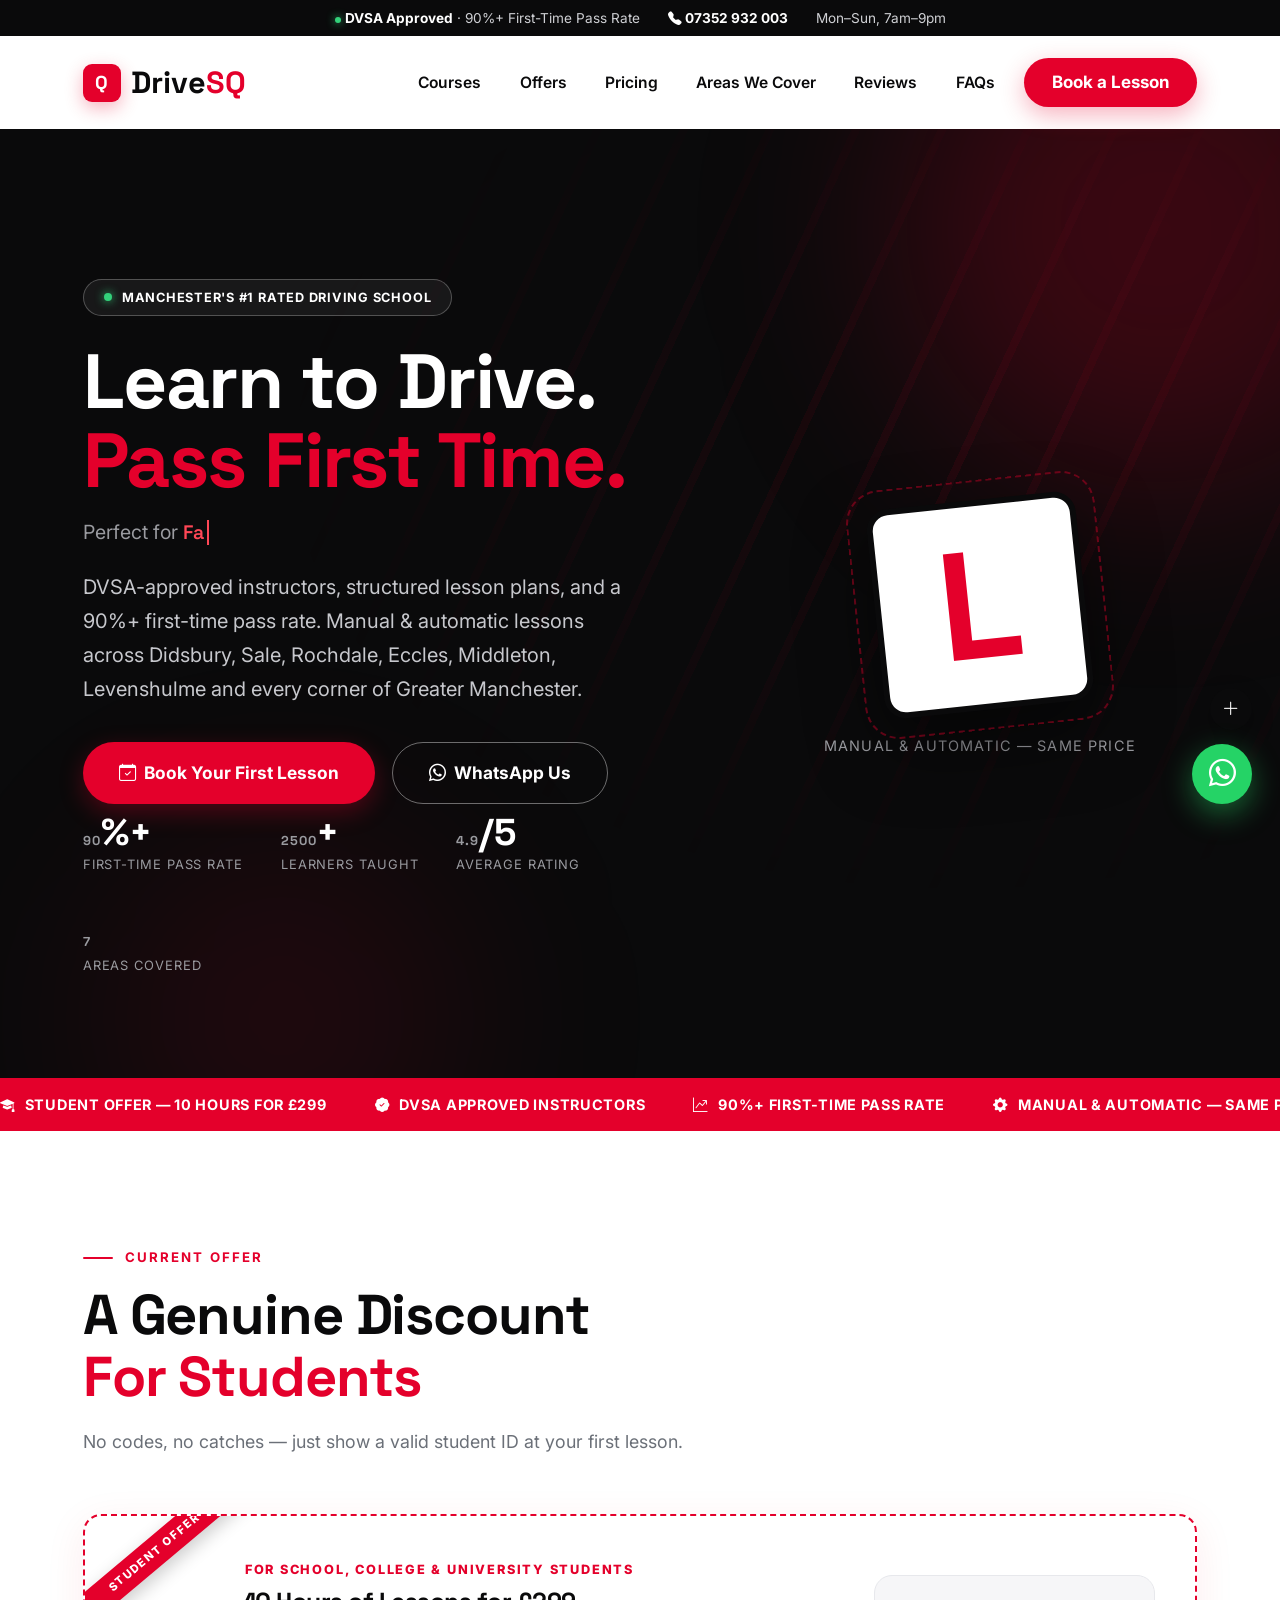
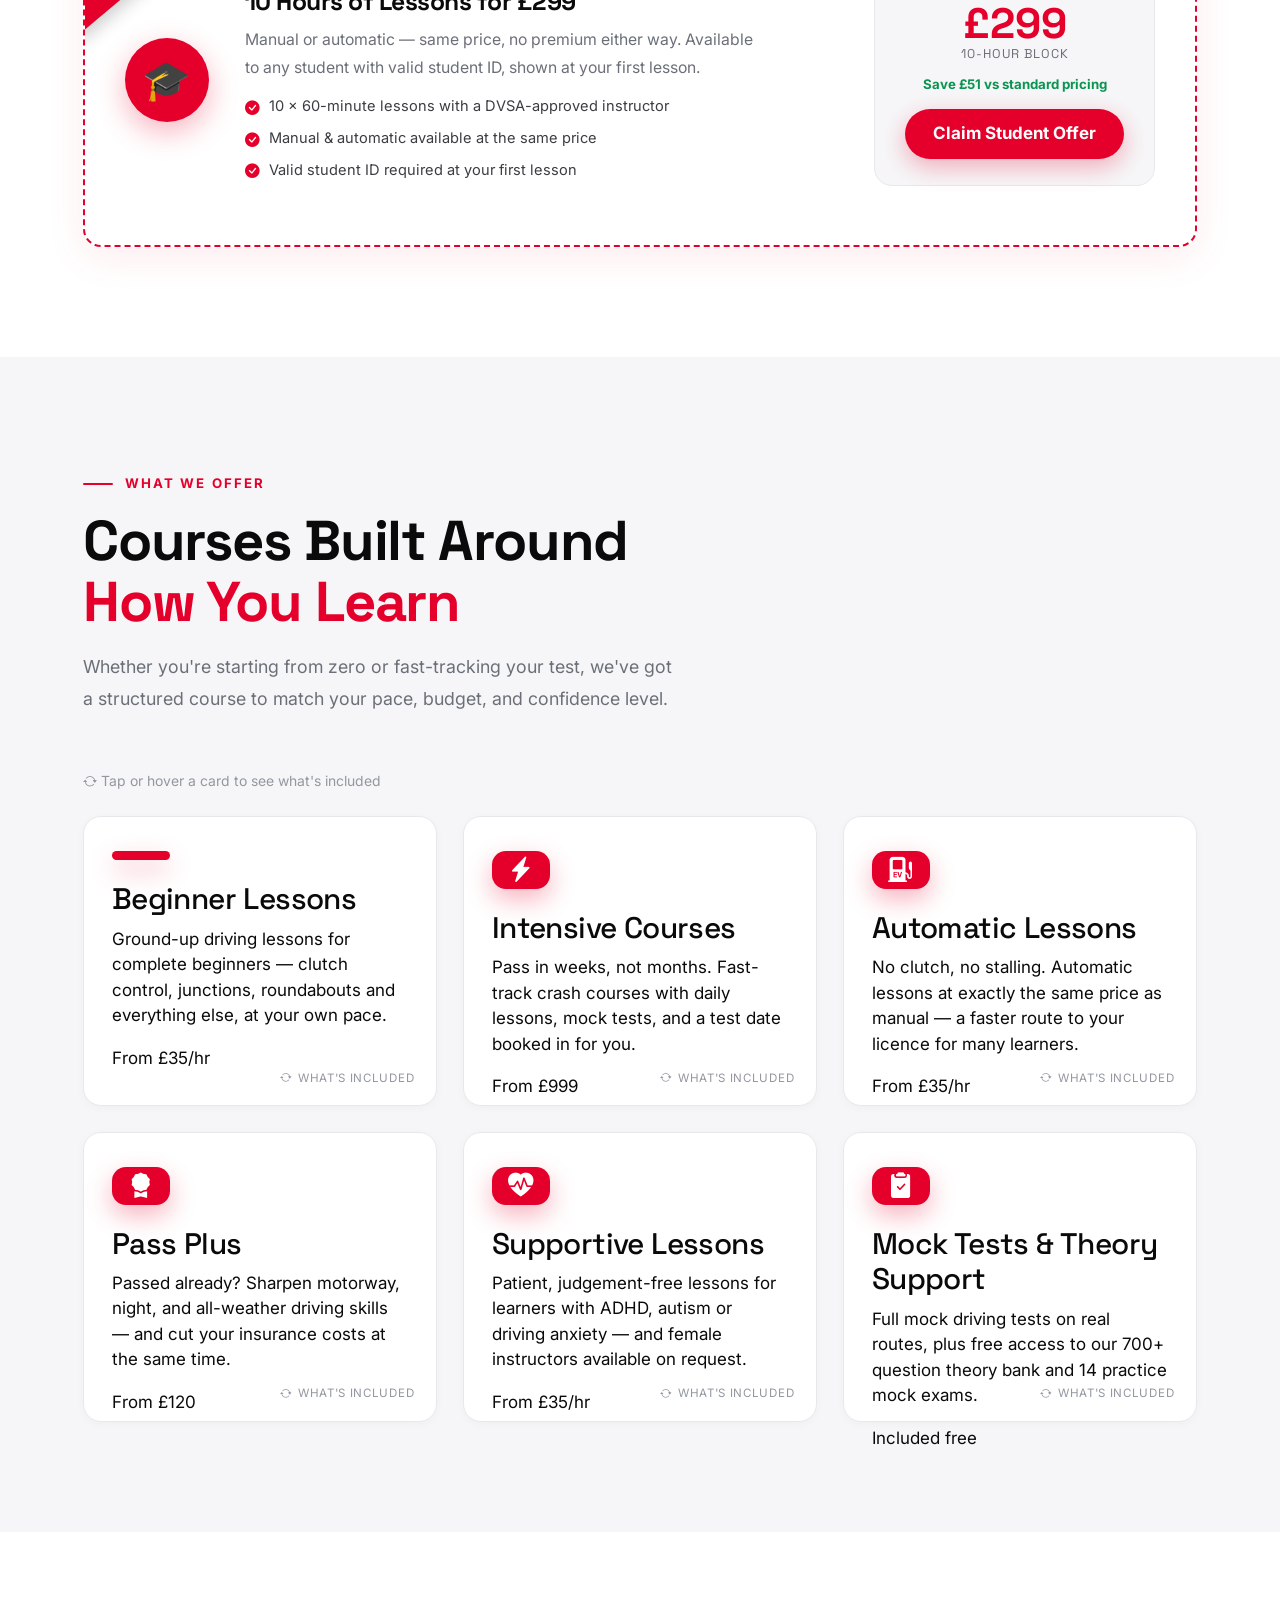
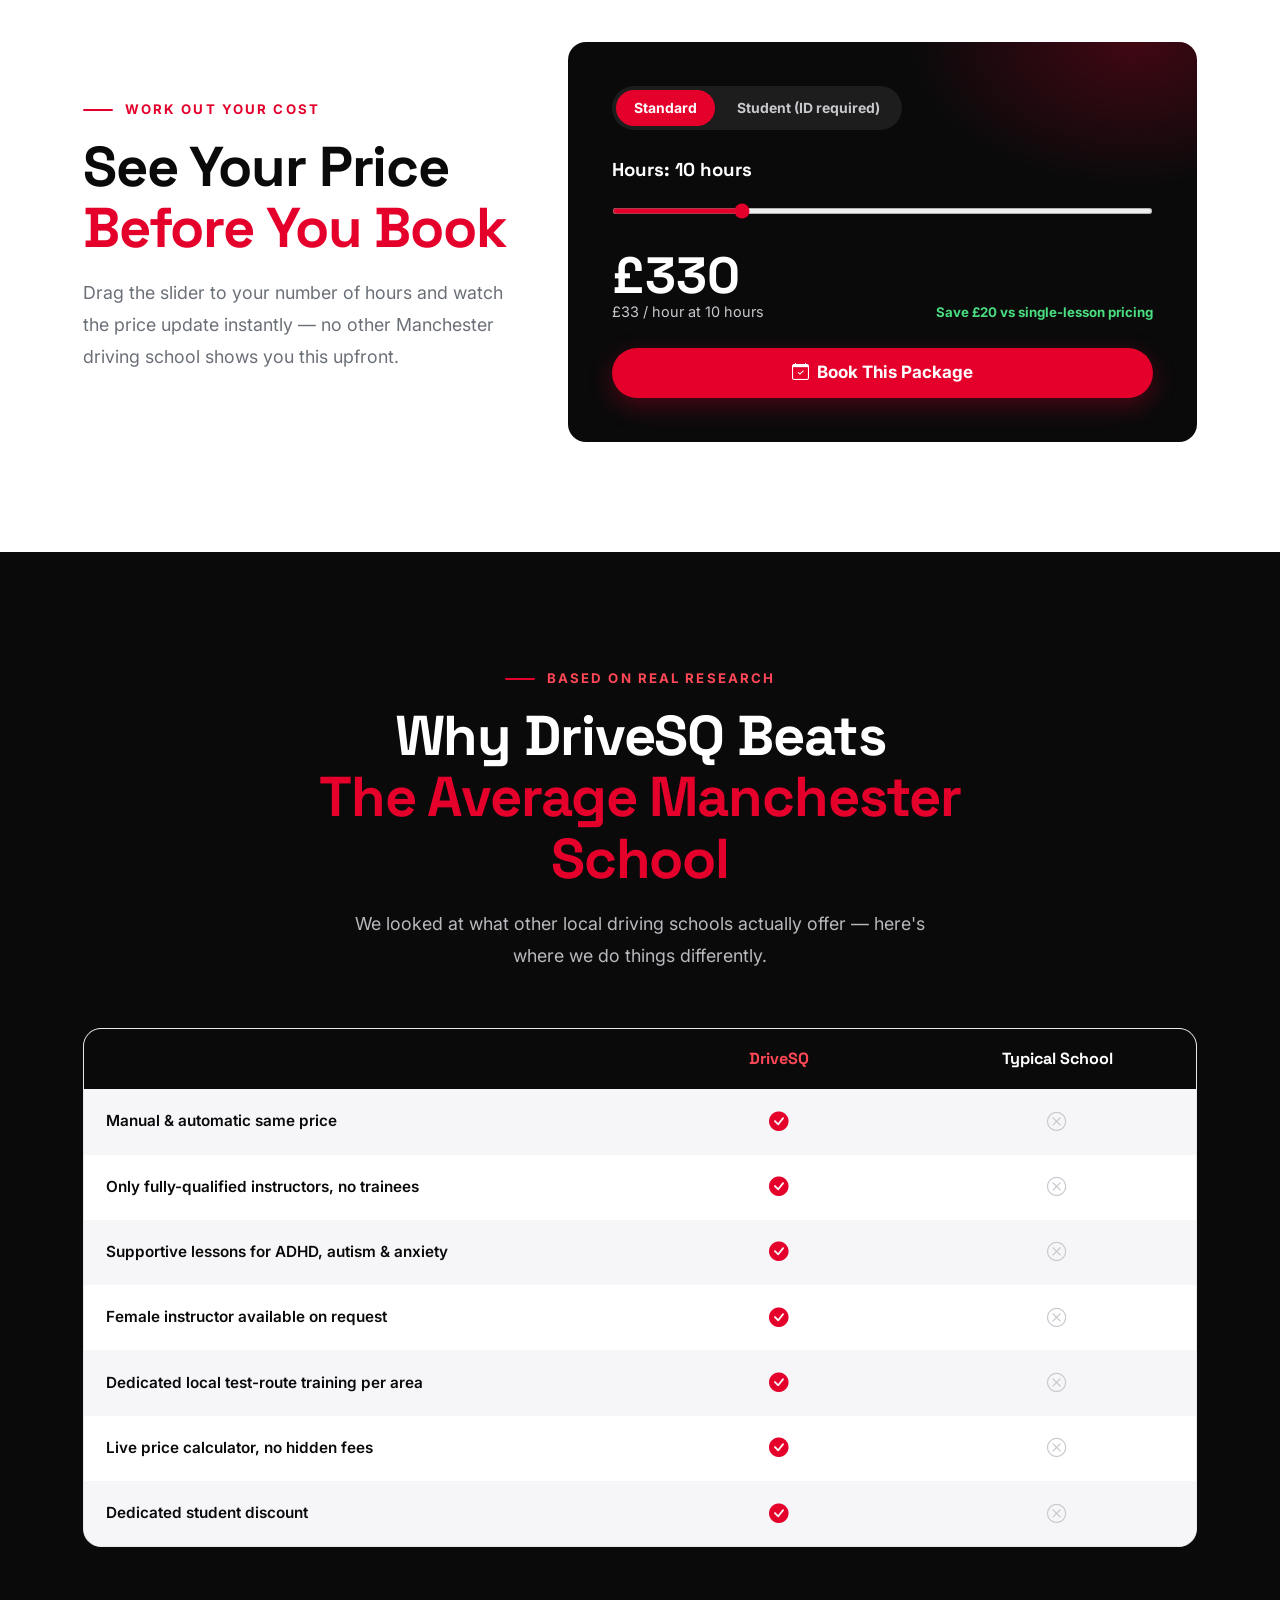
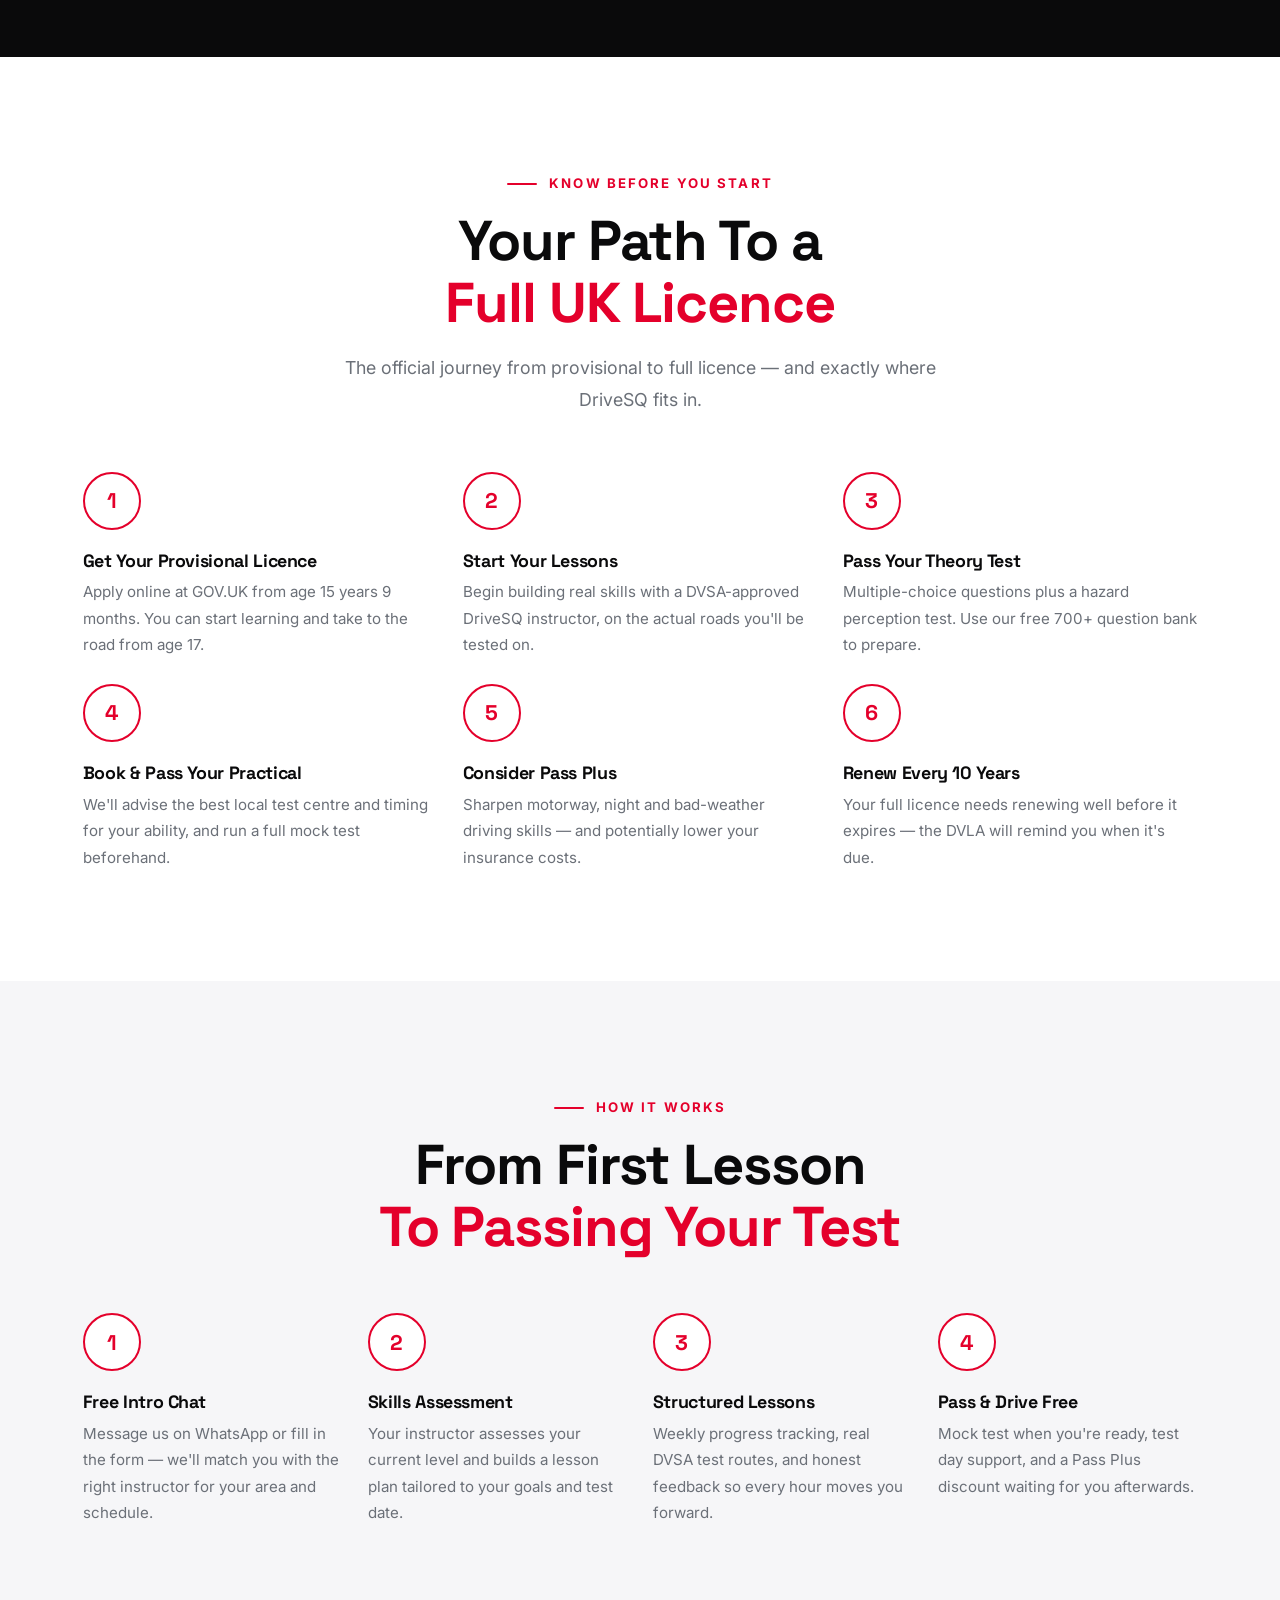
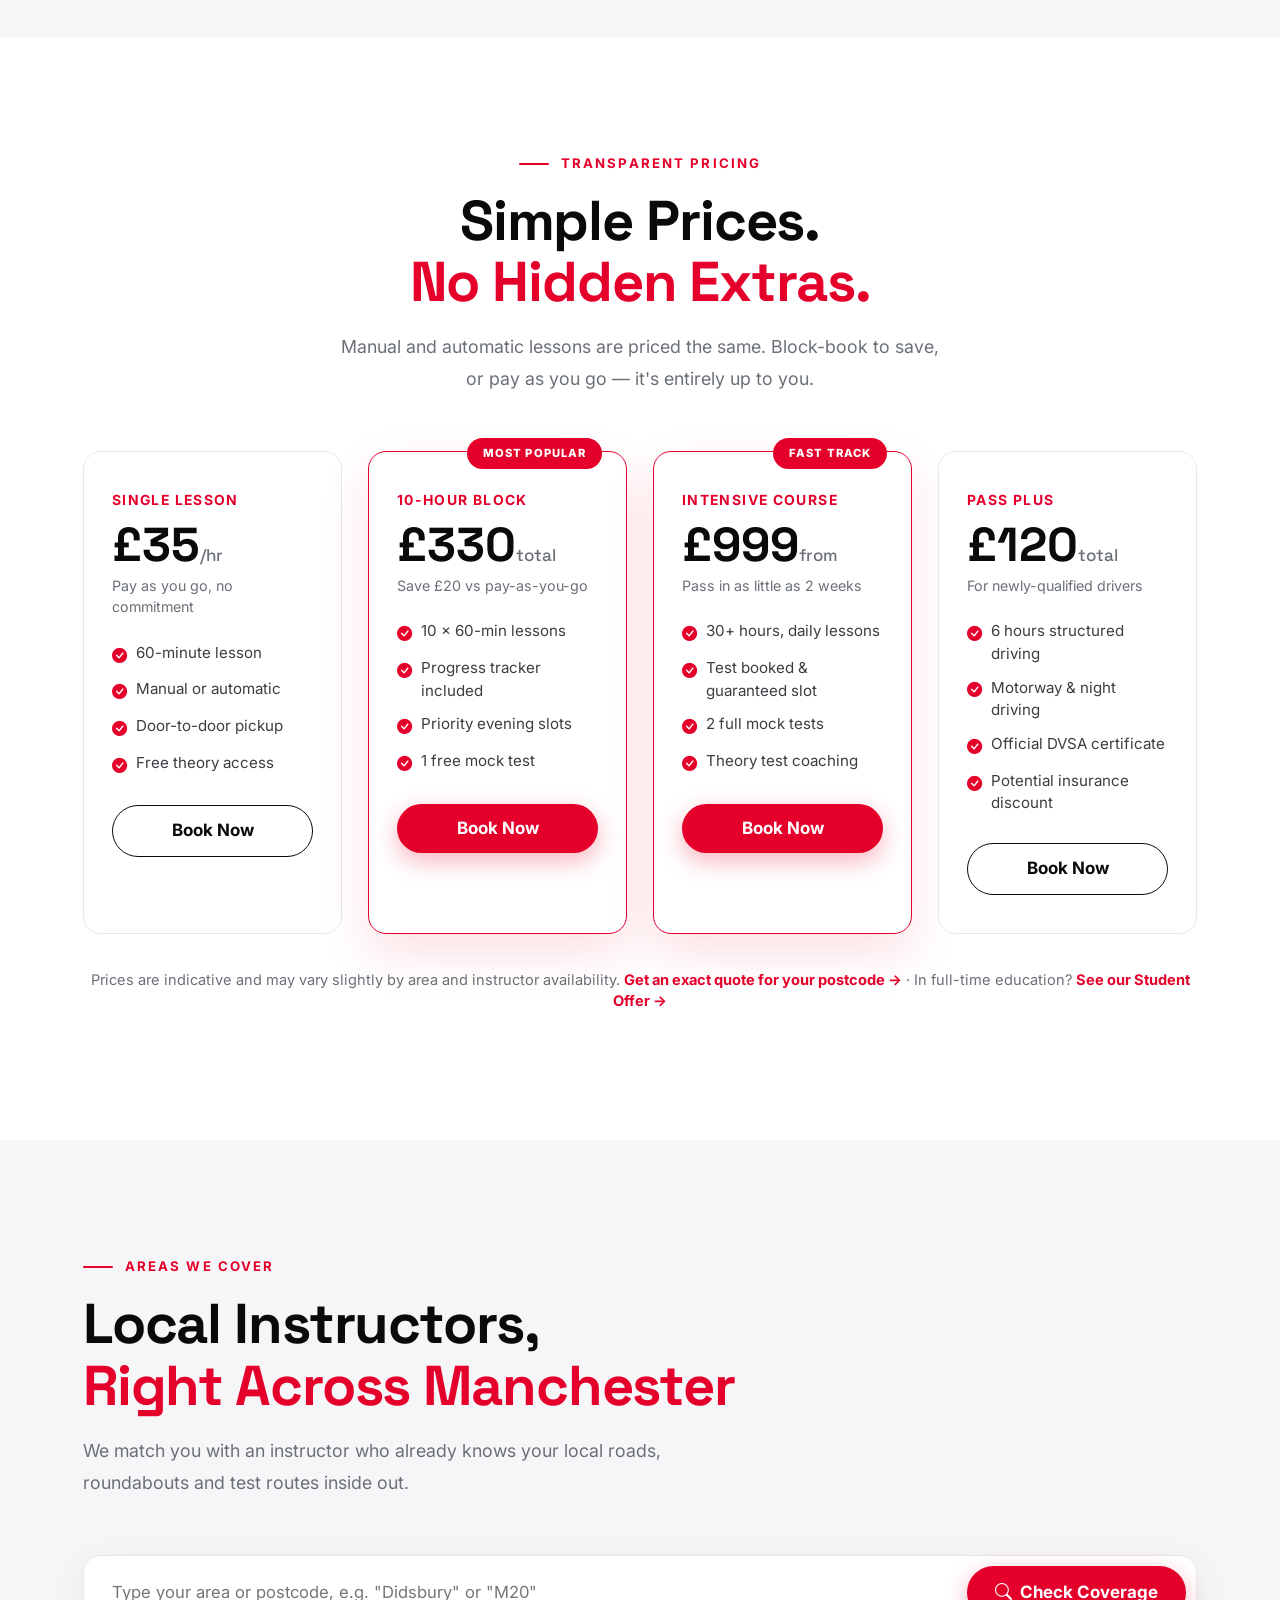
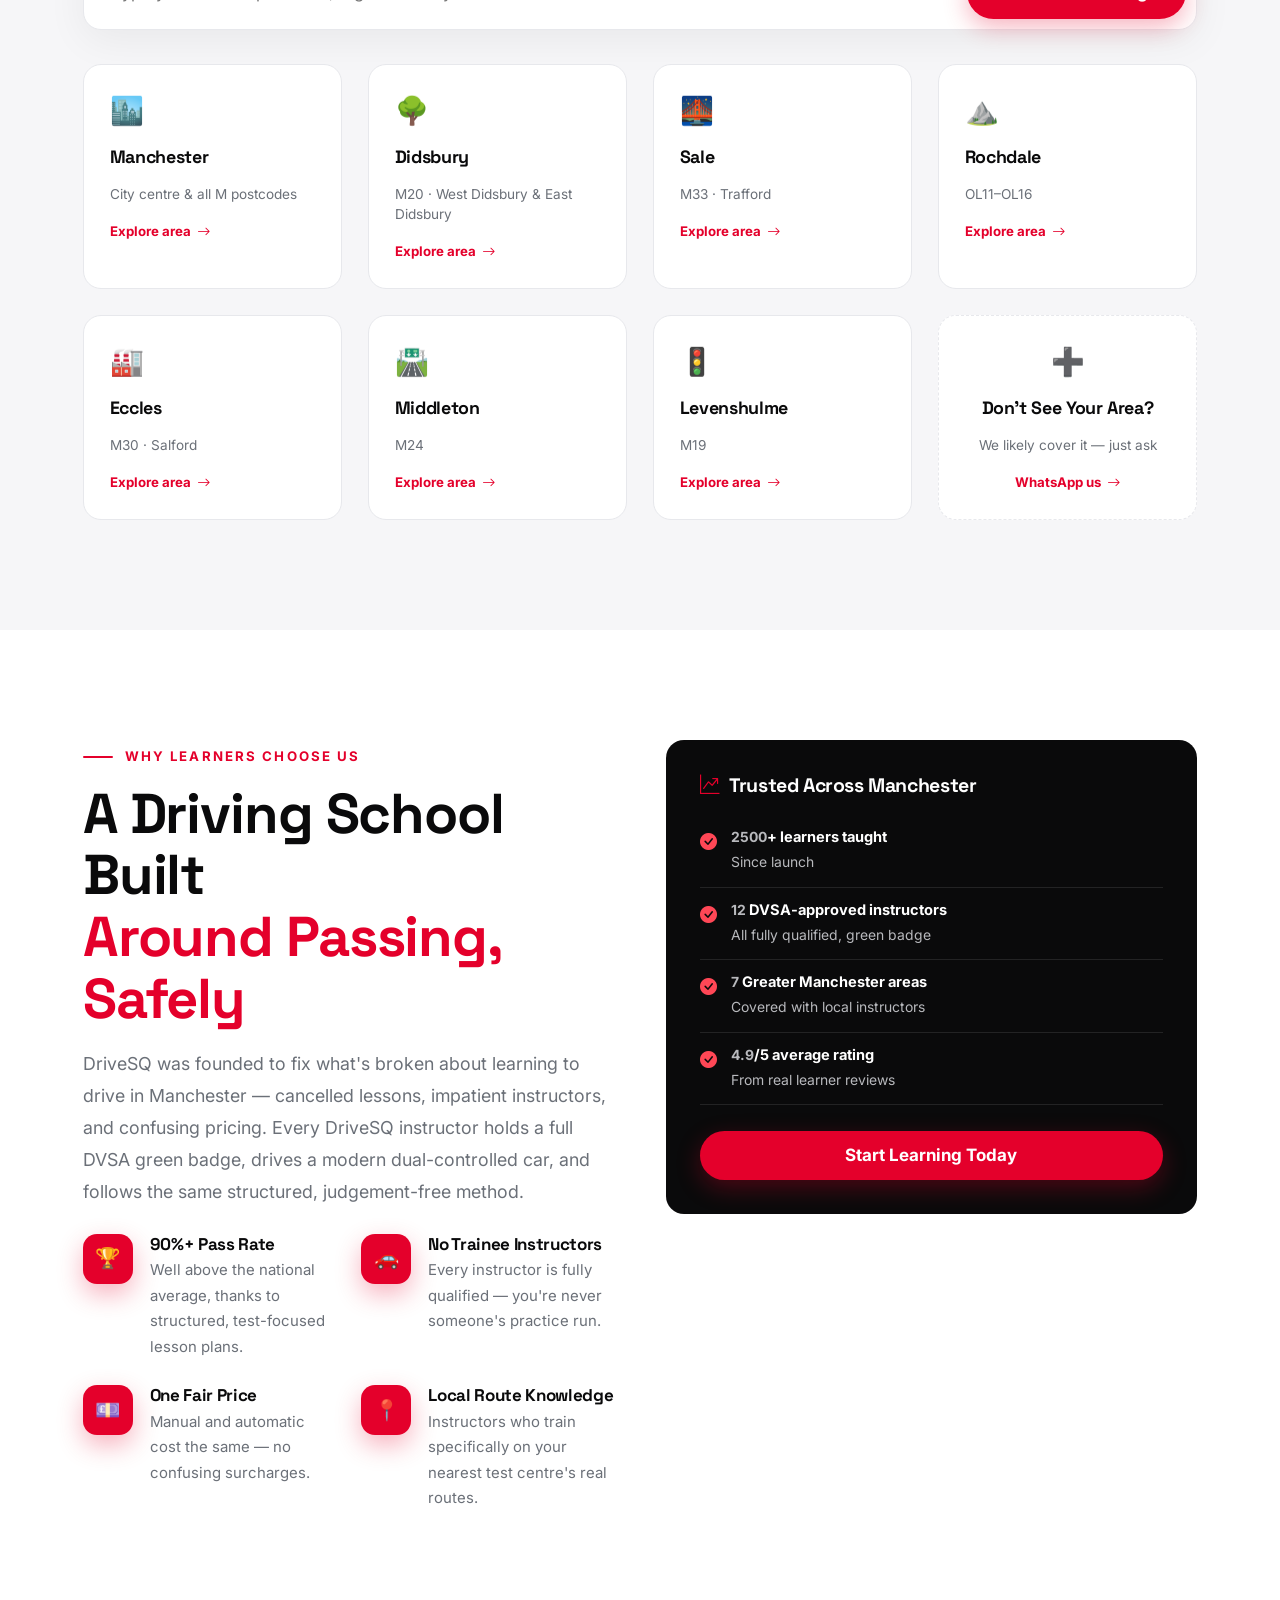
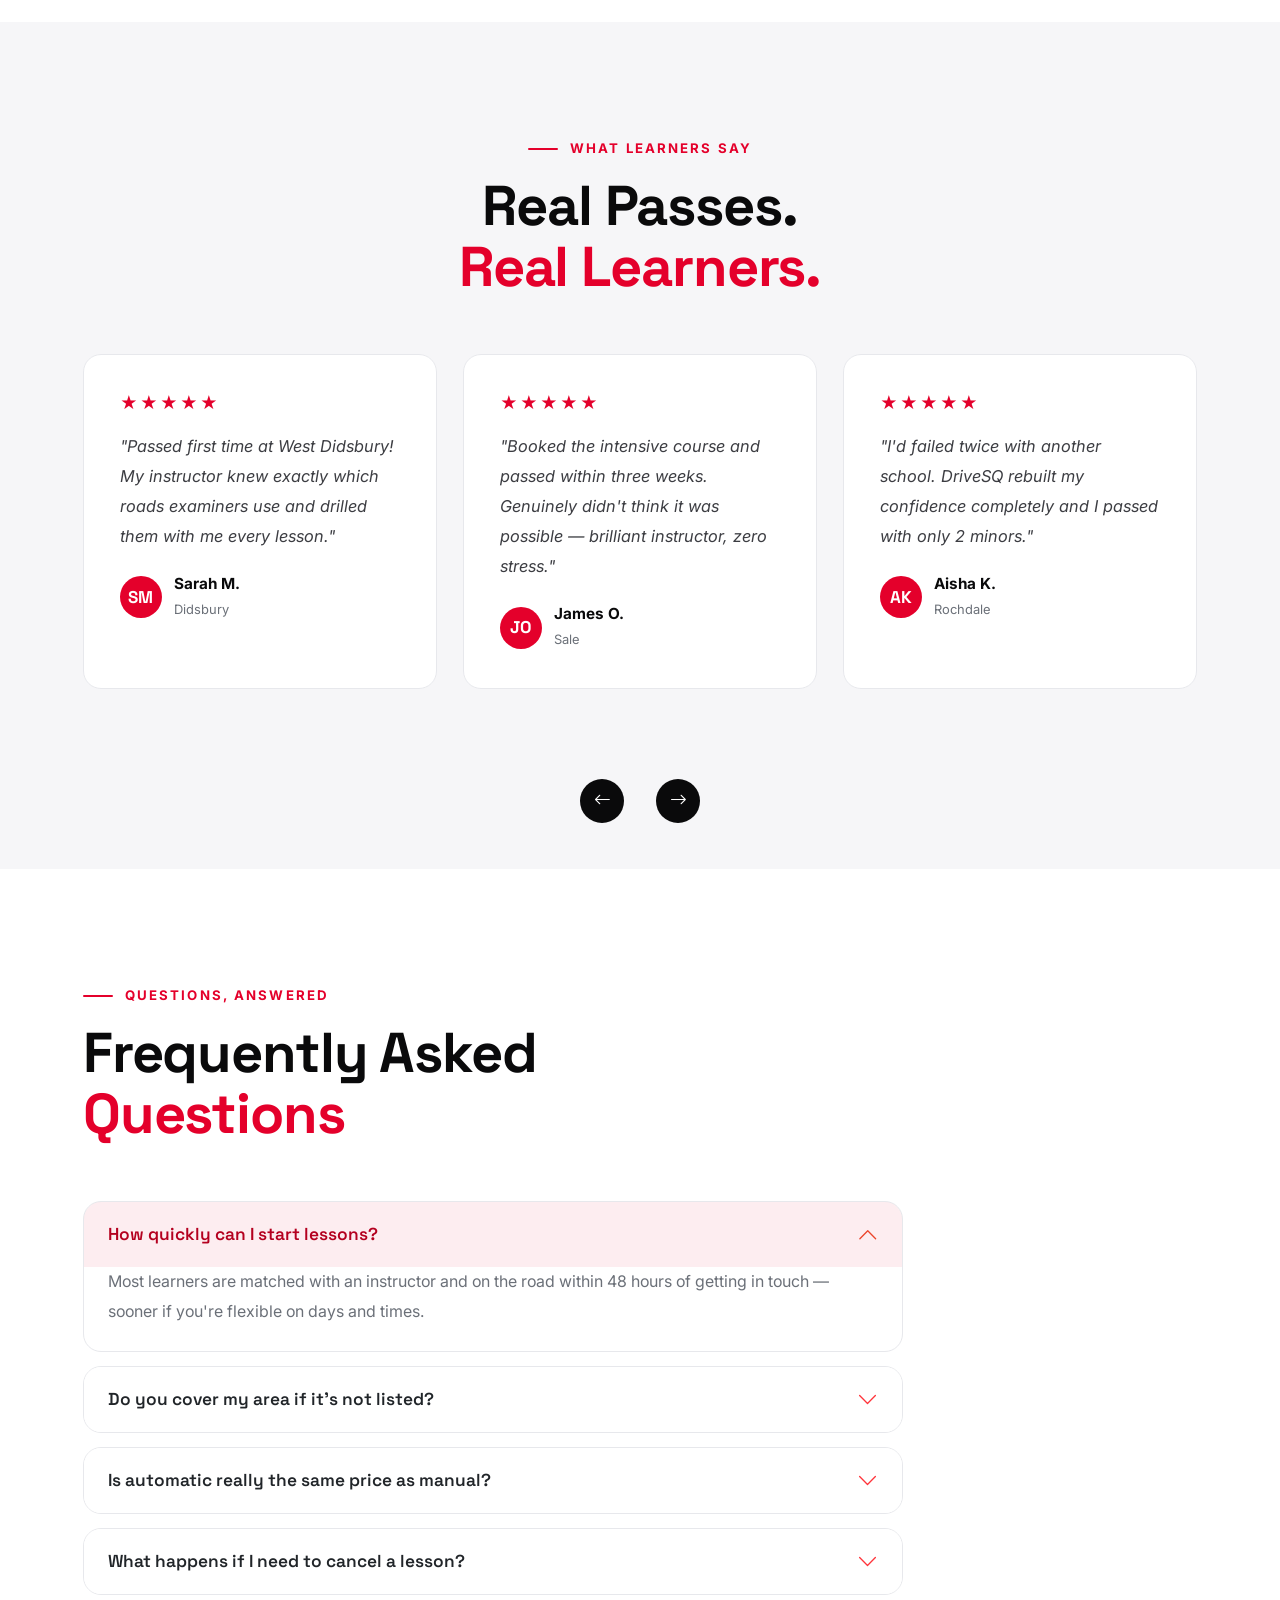
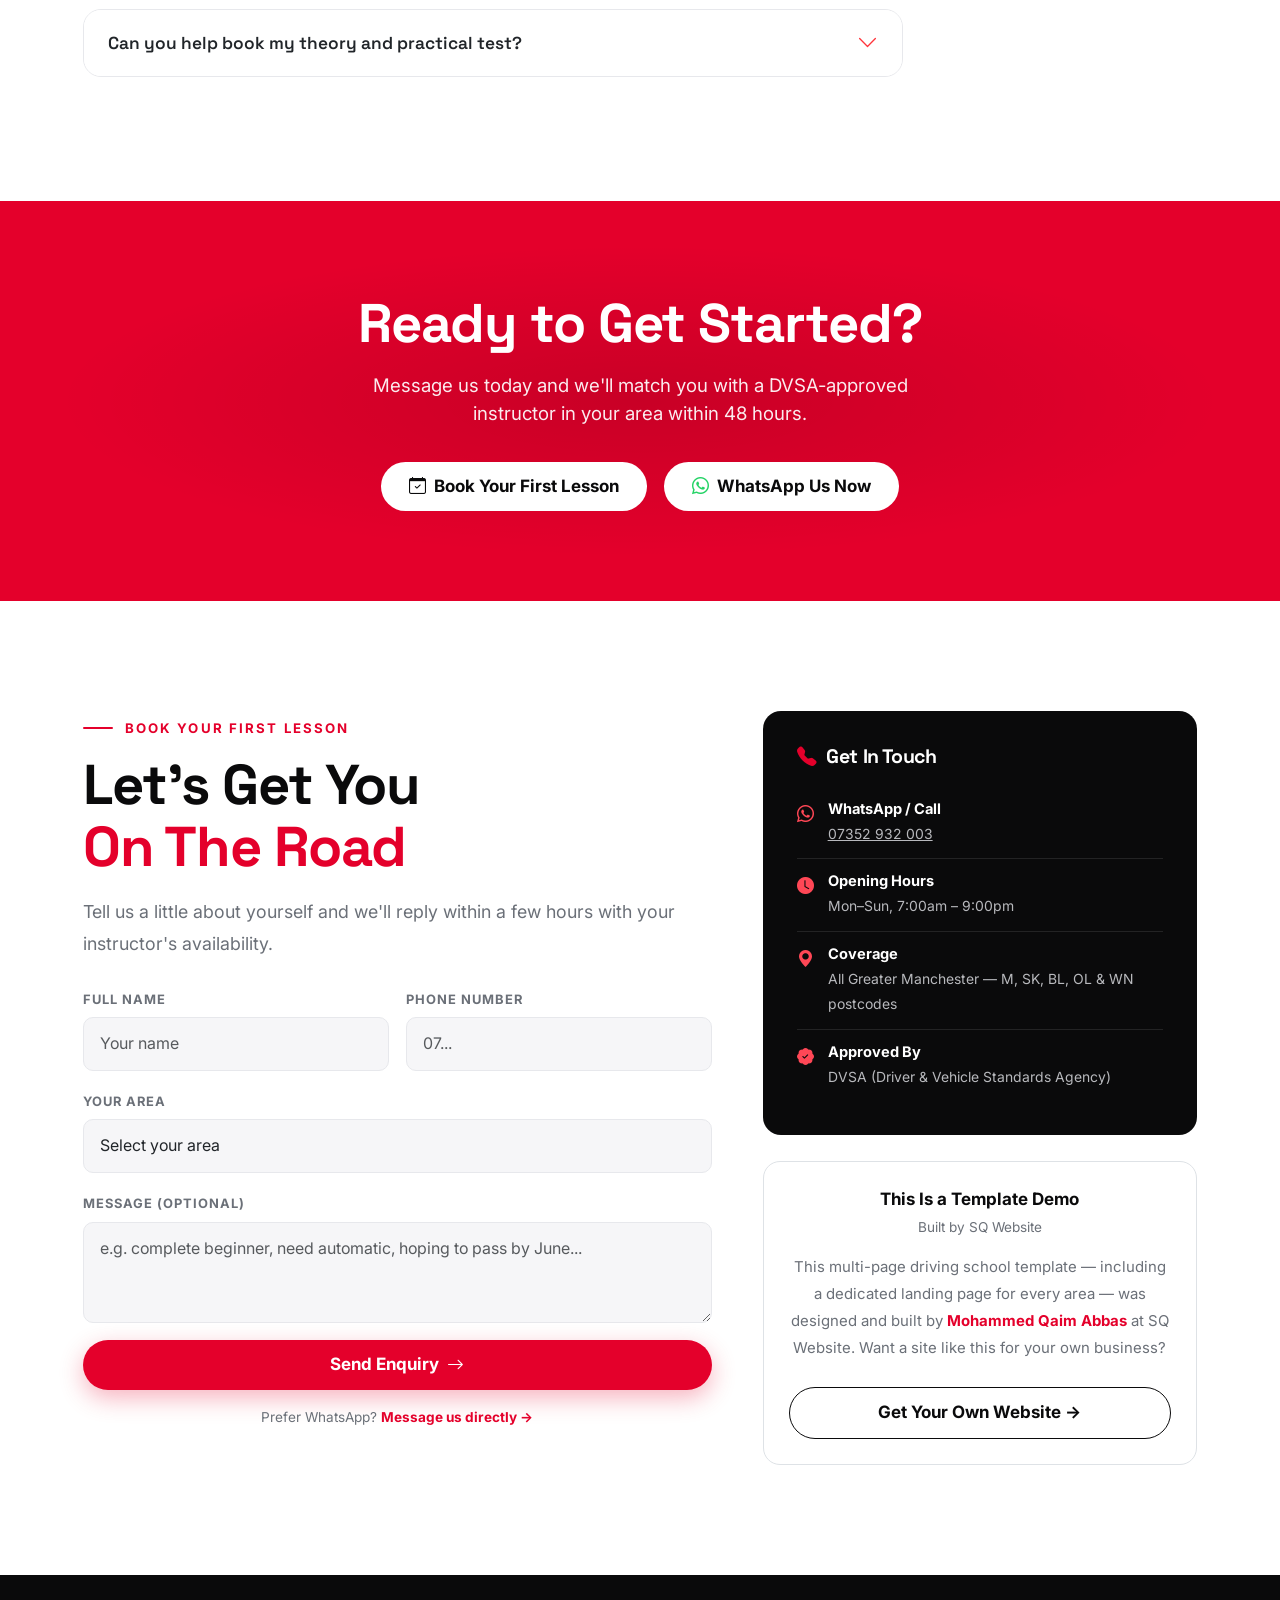
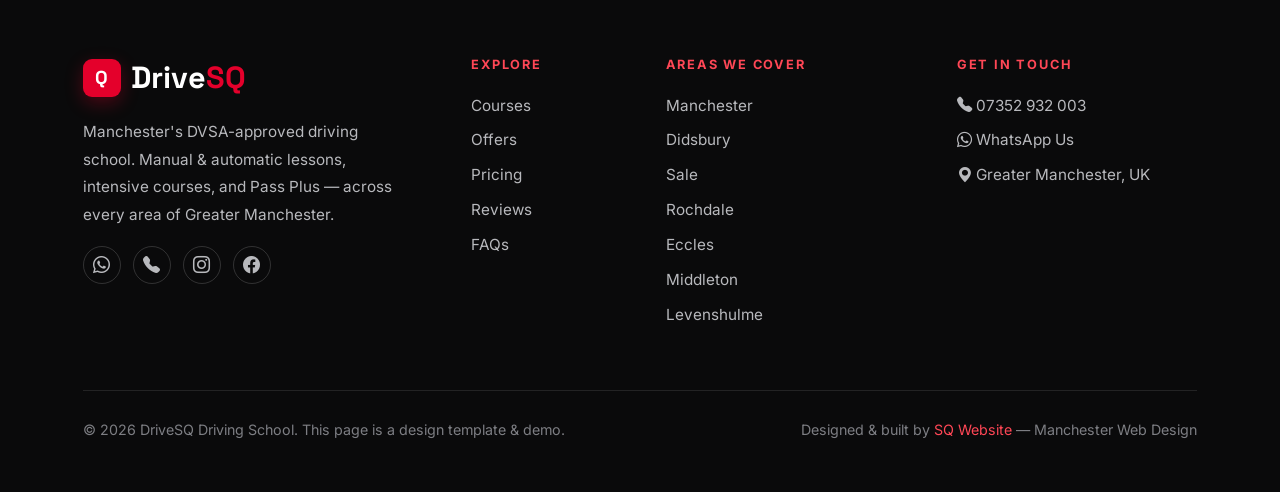
==== commit a4363eb4: "Audit L-Team's site and add enhanced (not copied) versions of its features Deep-dived the L-Team HTM" ====
--- a/drivesq/index.html
+++ b/drivesq/index.html
@@ -94,7 +94,13 @@
   </div>
 </nav>
 
-<a class="wa-float" href="https://wa.me/447352932003?text=Hi%20DriveSQ%2C%20I%27d%20like%20to%20book%20a%20driving%20lesson." target="_blank" rel="noopener" title="Chat on WhatsApp"><i class="bi bi-whatsapp"></i></a>
+<div class="fab-group" id="fabGroup">
+  <a class="fab-main" href="https://wa.me/447352932003?text=Hi%20DriveSQ%2C%20I%27d%20like%20to%20book%20a%20driving%20lesson." target="_blank" rel="noopener" title="Chat on WhatsApp"><i class="bi bi-whatsapp"></i></a>
+  <button class="fab-toggle" id="fabToggle" aria-label="More contact options" type="button"><i class="bi bi-plus-lg"></i></button>
+  <div class="fab-item"><span class="fab-label">Call Us</span><a class="fab-btn call" href="tel:+447352932003" aria-label="Call"><i class="bi bi-telephone-fill"></i></a></div>
+  <div class="fab-item"><span class="fab-label">Book a Lesson</span><a class="fab-btn book" href="#book" aria-label="Book"><i class="bi bi-calendar-check"></i></a></div>
+  <div class="fab-item"><span class="fab-label">Instagram</span><a class="fab-btn social" href="https://www.instagram.com/" target="_blank" rel="noopener" aria-label="Instagram"><i class="bi bi-instagram"></i></a></div>
+</div>
 
 <!-- HERO -->
 <section class="hero" id="home">
@@ -106,6 +112,7 @@
       <div class="col-lg-7">
         <div class="hero-badge reveal"><span class="live-dot"></span> Manchester's #1 Rated Driving School</div>
         <h1 class="reveal rd1">Learn to Drive.<br><span class="text-red">Pass First Time.</span></h1>
+        <p class="hero-typer reveal rd1"><span class="typer-prefix">Perfect for </span><span class="typer-word" data-words='["Nervous Beginners","Fast-Track Learners","Automatic-Only Drivers","Returning Drivers","ADHD &amp; Anxious Learners"]'></span></p>
         <p class="hero-sub reveal rd2">DVSA-approved instructors, structured lesson plans, and a 90%+ first-time pass rate. Manual &amp; automatic lessons across Didsbury, Sale, Rochdale, Eccles, Middleton, Levenshulme and every corner of Greater Manchester.</p>
         <div class="d-flex gap-3 flex-wrap reveal rd3">
           <a href="#book" class="btn-red btn-lg-pill"><i class="bi bi-calendar-check"></i> Book Your First Lesson</a>
@@ -182,53 +189,132 @@
       <h2 class="sec-title">Courses Built Around<br><span class="text-red">How You Learn</span></h2>
       <p class="sec-body">Whether you're starting from zero or fast-tracking your test, we've got a structured course to match your pace, budget, and confidence level.</p>
     </div>
+    <p class="reveal" style="color:var(--grey-light);font-size:.82rem;margin-bottom:24px;"><i class="bi bi-arrow-repeat"></i> Tap or hover a card to see what's included</p>
     <div class="row g-4">
-      <div class="col-md-6 col-lg-4 reveal">
-        <div class="card-x">
-          <div class="card-x-icon"><i class="bi bi-steering-wheel"></i></div>
-          <h3>Beginner Lessons</h3>
-          <p>Ground-up driving lessons for complete beginners — clutch control, junctions, roundabouts and everything else, at your own pace.</p>
-          <span class="price-tag">From £35/hr</span>
-        </div>
-      </div>
-      <div class="col-md-6 col-lg-4 reveal rd1">
-        <div class="card-x">
-          <div class="card-x-icon"><i class="bi bi-lightning-charge-fill"></i></div>
-          <h3>Intensive Courses</h3>
-          <p>Pass in weeks, not months. Fast-track crash courses with daily lessons, mock tests, and a test date booked in for you.</p>
-          <span class="price-tag">From £999</span>
-        </div>
-      </div>
-      <div class="col-md-6 col-lg-4 reveal rd2">
-        <div class="card-x">
-          <div class="card-x-icon"><i class="bi bi-ev-station-fill"></i></div>
-          <h3>Automatic Lessons</h3>
-          <p>No clutch, no stalling. Automatic lessons at exactly the same price as manual — a faster route to your licence for many learners.</p>
-          <span class="price-tag">From £35/hr</span>
-        </div>
-      </div>
-      <div class="col-md-6 col-lg-4 reveal">
-        <div class="card-x">
-          <div class="card-x-icon"><i class="bi bi-award-fill"></i></div>
-          <h3>Pass Plus</h3>
-          <p>Passed already? Sharpen motorway, night, and all-weather driving skills — and cut your insurance costs at the same time.</p>
-          <span class="price-tag">From £120</span>
-        </div>
-      </div>
-      <div class="col-md-6 col-lg-4 reveal rd1">
-        <div class="card-x">
-          <div class="card-x-icon"><i class="bi bi-heart-pulse-fill"></i></div>
-          <h3>Supportive Lessons</h3>
-          <p>Patient, judgement-free lessons for learners with ADHD, autism or driving anxiety — and female instructors available on request.</p>
-          <span class="price-tag">From £35/hr</span>
-        </div>
-      </div>
-      <div class="col-md-6 col-lg-4 reveal rd2">
-        <div class="card-x">
-          <div class="card-x-icon"><i class="bi bi-clipboard2-check-fill"></i></div>
-          <h3>Mock Tests &amp; Theory Support</h3>
-          <p>Full mock driving tests on real routes, plus free access to our 700+ question theory bank and 14 practice mock exams.</p>
-          <span class="price-tag">Included free</span>
+      <div class="col-md-6 col-lg-4 reveal flip-card">
+        <div class="flip-card-inner">
+          <div class="flip-card-face flip-card-front">
+            <div class="card-x-icon"><i class="bi bi-steering-wheel"></i></div>
+            <h3>Beginner Lessons</h3>
+            <p>Ground-up driving lessons for complete beginners — clutch control, junctions, roundabouts and everything else, at your own pace.</p>
+            <span class="price-tag">From £35/hr</span>
+            <span class="flip-hint"><i class="bi bi-arrow-repeat"></i> What's included</span>
+          </div>
+          <div class="flip-card-face flip-card-back">
+            <h4>What's Included</h4>
+            <ul>
+              <li><i class="bi bi-check-circle-fill"></i> Full DVSA syllabus, taught step by step</li>
+              <li><i class="bi bi-check-circle-fill"></i> Clutch control, junctions &amp; roundabouts</li>
+              <li><i class="bi bi-check-circle-fill"></i> Door-to-door pickup, any day of the week</li>
+              <li><i class="bi bi-check-circle-fill"></i> Free theory question bank access</li>
+            </ul>
+            <div class="flip-hint"><i class="bi bi-arrow-repeat"></i> Back to overview</div>
+          </div>
+        </div>
+      </div>
+      <div class="col-md-6 col-lg-4 reveal rd1 flip-card">
+        <div class="flip-card-inner">
+          <div class="flip-card-face flip-card-front">
+            <div class="card-x-icon"><i class="bi bi-lightning-charge-fill"></i></div>
+            <h3>Intensive Courses</h3>
+            <p>Pass in weeks, not months. Fast-track crash courses with daily lessons, mock tests, and a test date booked in for you.</p>
+            <span class="price-tag">From £999</span>
+            <span class="flip-hint"><i class="bi bi-arrow-repeat"></i> What's included</span>
+          </div>
+          <div class="flip-card-face flip-card-back">
+            <h4>What's Included</h4>
+            <ul>
+              <li><i class="bi bi-check-circle-fill"></i> 30+ hours over 1–2 weeks, daily lessons</li>
+              <li><i class="bi bi-check-circle-fill"></i> Practical test booked &amp; guaranteed for you</li>
+              <li><i class="bi bi-check-circle-fill"></i> 2 full mock tests on real routes</li>
+              <li><i class="bi bi-check-circle-fill"></i> Theory test coaching included</li>
+            </ul>
+            <div class="flip-hint"><i class="bi bi-arrow-repeat"></i> Back to overview</div>
+          </div>
+        </div>
+      </div>
+      <div class="col-md-6 col-lg-4 reveal rd2 flip-card">
+        <div class="flip-card-inner">
+          <div class="flip-card-face flip-card-front">
+            <div class="card-x-icon"><i class="bi bi-ev-station-fill"></i></div>
+            <h3>Automatic Lessons</h3>
+            <p>No clutch, no stalling. Automatic lessons at exactly the same price as manual — a faster route to your licence for many learners.</p>
+            <span class="price-tag">From £35/hr</span>
+            <span class="flip-hint"><i class="bi bi-arrow-repeat"></i> What's included</span>
+          </div>
+          <div class="flip-card-face flip-card-back">
+            <h4>What's Included</h4>
+            <ul>
+              <li><i class="bi bi-check-circle-fill"></i> Zero premium over manual lessons</li>
+              <li><i class="bi bi-check-circle-fill"></i> Modern, dual-controlled automatic cars</li>
+              <li><i class="bi bi-check-circle-fill"></i> Ideal for a faster route to your licence</li>
+              <li><i class="bi bi-check-circle-fill"></i> Same instructors, same pass-rate focus</li>
+            </ul>
+            <div class="flip-hint"><i class="bi bi-arrow-repeat"></i> Back to overview</div>
+          </div>
+        </div>
+      </div>
+      <div class="col-md-6 col-lg-4 reveal flip-card">
+        <div class="flip-card-inner">
+          <div class="flip-card-face flip-card-front">
+            <div class="card-x-icon"><i class="bi bi-award-fill"></i></div>
+            <h3>Pass Plus</h3>
+            <p>Passed already? Sharpen motorway, night, and all-weather driving skills — and cut your insurance costs at the same time.</p>
+            <span class="price-tag">From £120</span>
+            <span class="flip-hint"><i class="bi bi-arrow-repeat"></i> What's included</span>
+          </div>
+          <div class="flip-card-face flip-card-back">
+            <h4>What's Included</h4>
+            <ul>
+              <li><i class="bi bi-check-circle-fill"></i> 6 hours of structured post-test driving</li>
+              <li><i class="bi bi-check-circle-fill"></i> Motorway, night &amp; bad-weather practice</li>
+              <li><i class="bi bi-check-circle-fill"></i> Official DVSA Pass Plus certificate</li>
+              <li><i class="bi bi-check-circle-fill"></i> Can lower your insurance premium</li>
+            </ul>
+            <div class="flip-hint"><i class="bi bi-arrow-repeat"></i> Back to overview</div>
+          </div>
+        </div>
+      </div>
+      <div class="col-md-6 col-lg-4 reveal rd1 flip-card">
+        <div class="flip-card-inner">
+          <div class="flip-card-face flip-card-front">
+            <div class="card-x-icon"><i class="bi bi-heart-pulse-fill"></i></div>
+            <h3>Supportive Lessons</h3>
+            <p>Patient, judgement-free lessons for learners with ADHD, autism or driving anxiety — and female instructors available on request.</p>
+            <span class="price-tag">From £35/hr</span>
+            <span class="flip-hint"><i class="bi bi-arrow-repeat"></i> What's included</span>
+          </div>
+          <div class="flip-card-face flip-card-back">
+            <h4>What's Included</h4>
+            <ul>
+              <li><i class="bi bi-check-circle-fill"></i> Instructors experienced with ADHD &amp; autism</li>
+              <li><i class="bi bi-check-circle-fill"></i> Extra time, no rushing, no judgement</li>
+              <li><i class="bi bi-check-circle-fill"></i> Female instructor available on request</li>
+              <li><i class="bi bi-check-circle-fill"></i> Same price as every other lesson type</li>
+            </ul>
+            <div class="flip-hint"><i class="bi bi-arrow-repeat"></i> Back to overview</div>
+          </div>
+        </div>
+      </div>
+      <div class="col-md-6 col-lg-4 reveal rd2 flip-card">
+        <div class="flip-card-inner">
+          <div class="flip-card-face flip-card-front">
+            <div class="card-x-icon"><i class="bi bi-clipboard2-check-fill"></i></div>
+            <h3>Mock Tests &amp; Theory Support</h3>
+            <p>Full mock driving tests on real routes, plus free access to our 700+ question theory bank and 14 practice mock exams.</p>
+            <span class="price-tag">Included free</span>
+            <span class="flip-hint"><i class="bi bi-arrow-repeat"></i> What's included</span>
+          </div>
+          <div class="flip-card-face flip-card-back">
+            <h4>What's Included</h4>
+            <ul>
+              <li><i class="bi bi-check-circle-fill"></i> 700+ theory questions, free for every learner</li>
+              <li><i class="bi bi-check-circle-fill"></i> 14 full practice mock exams</li>
+              <li><i class="bi bi-check-circle-fill"></i> Mock practical tests on real DVSA routes</li>
+              <li><i class="bi bi-check-circle-fill"></i> Honest, detailed feedback after every mock</li>
+            </ul>
+            <div class="flip-hint"><i class="bi bi-arrow-repeat"></i> Back to overview</div>
+          </div>
         </div>
       </div>
     </div>
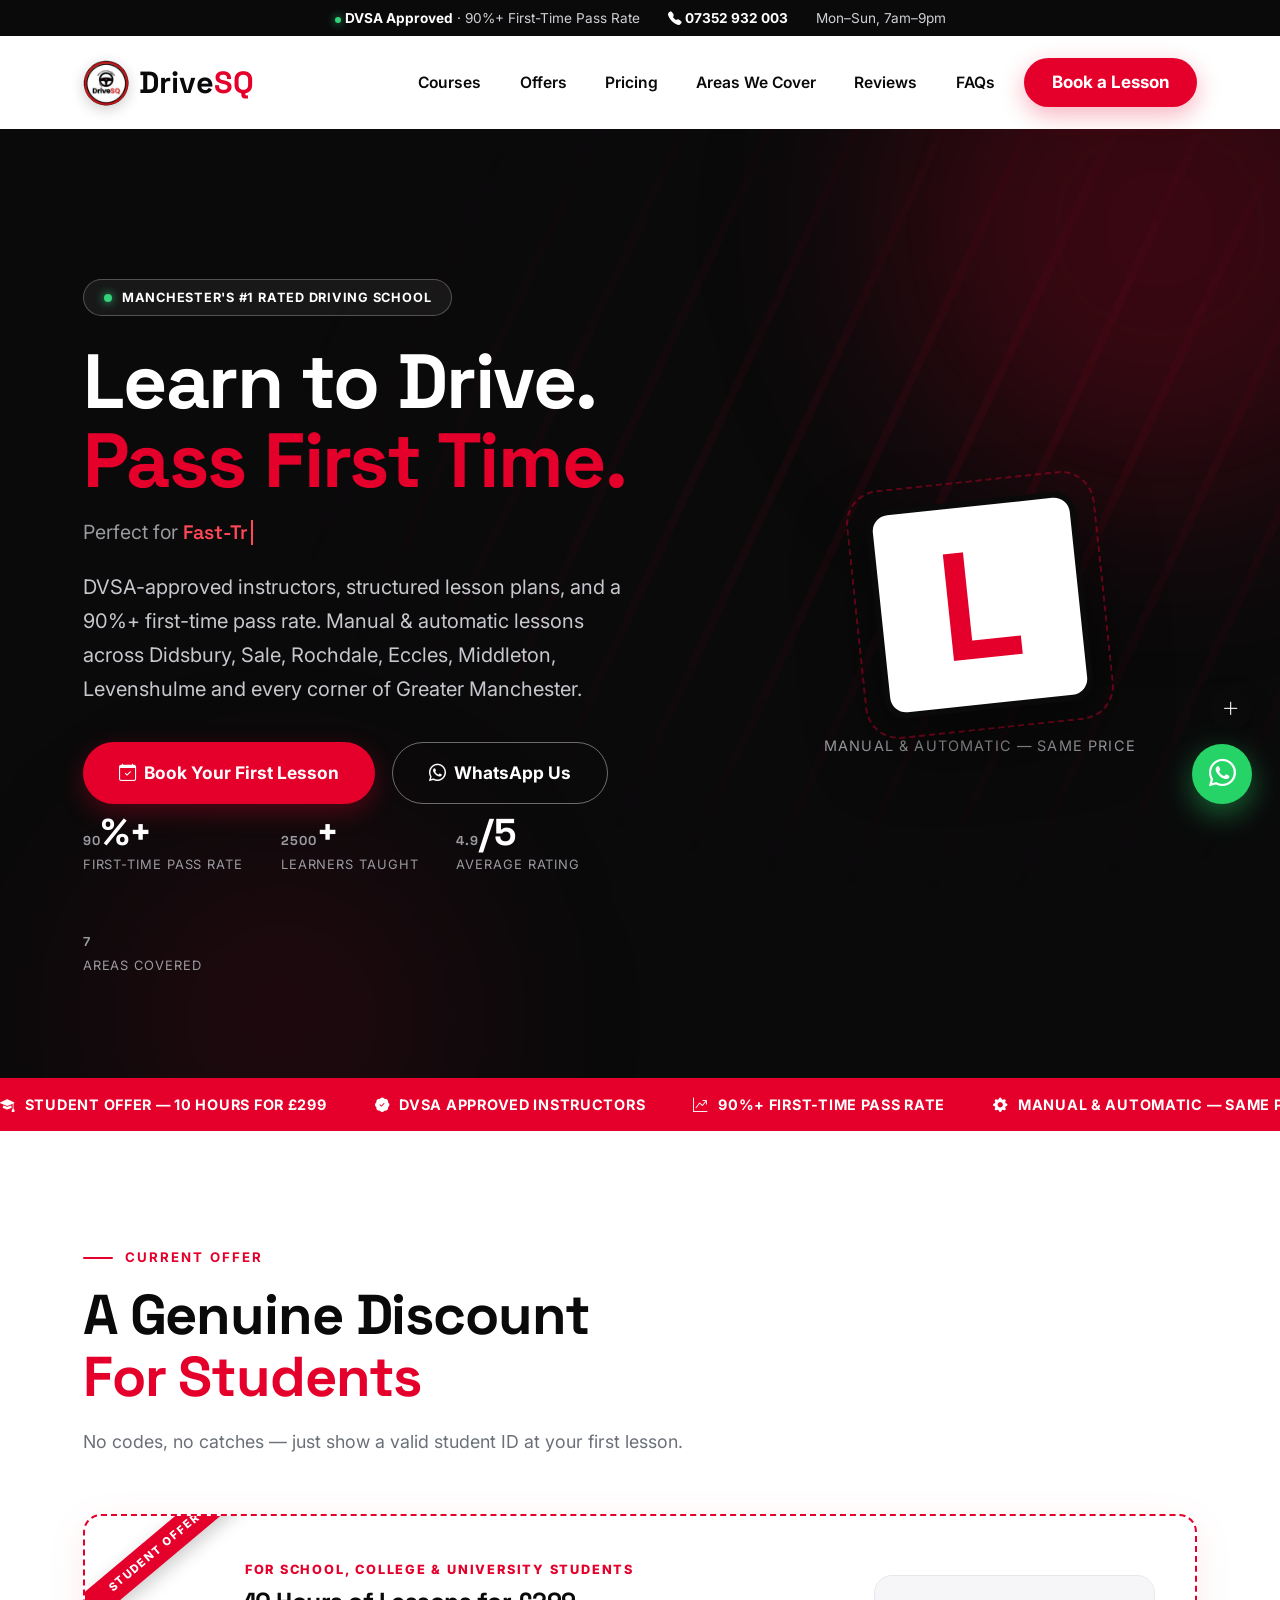
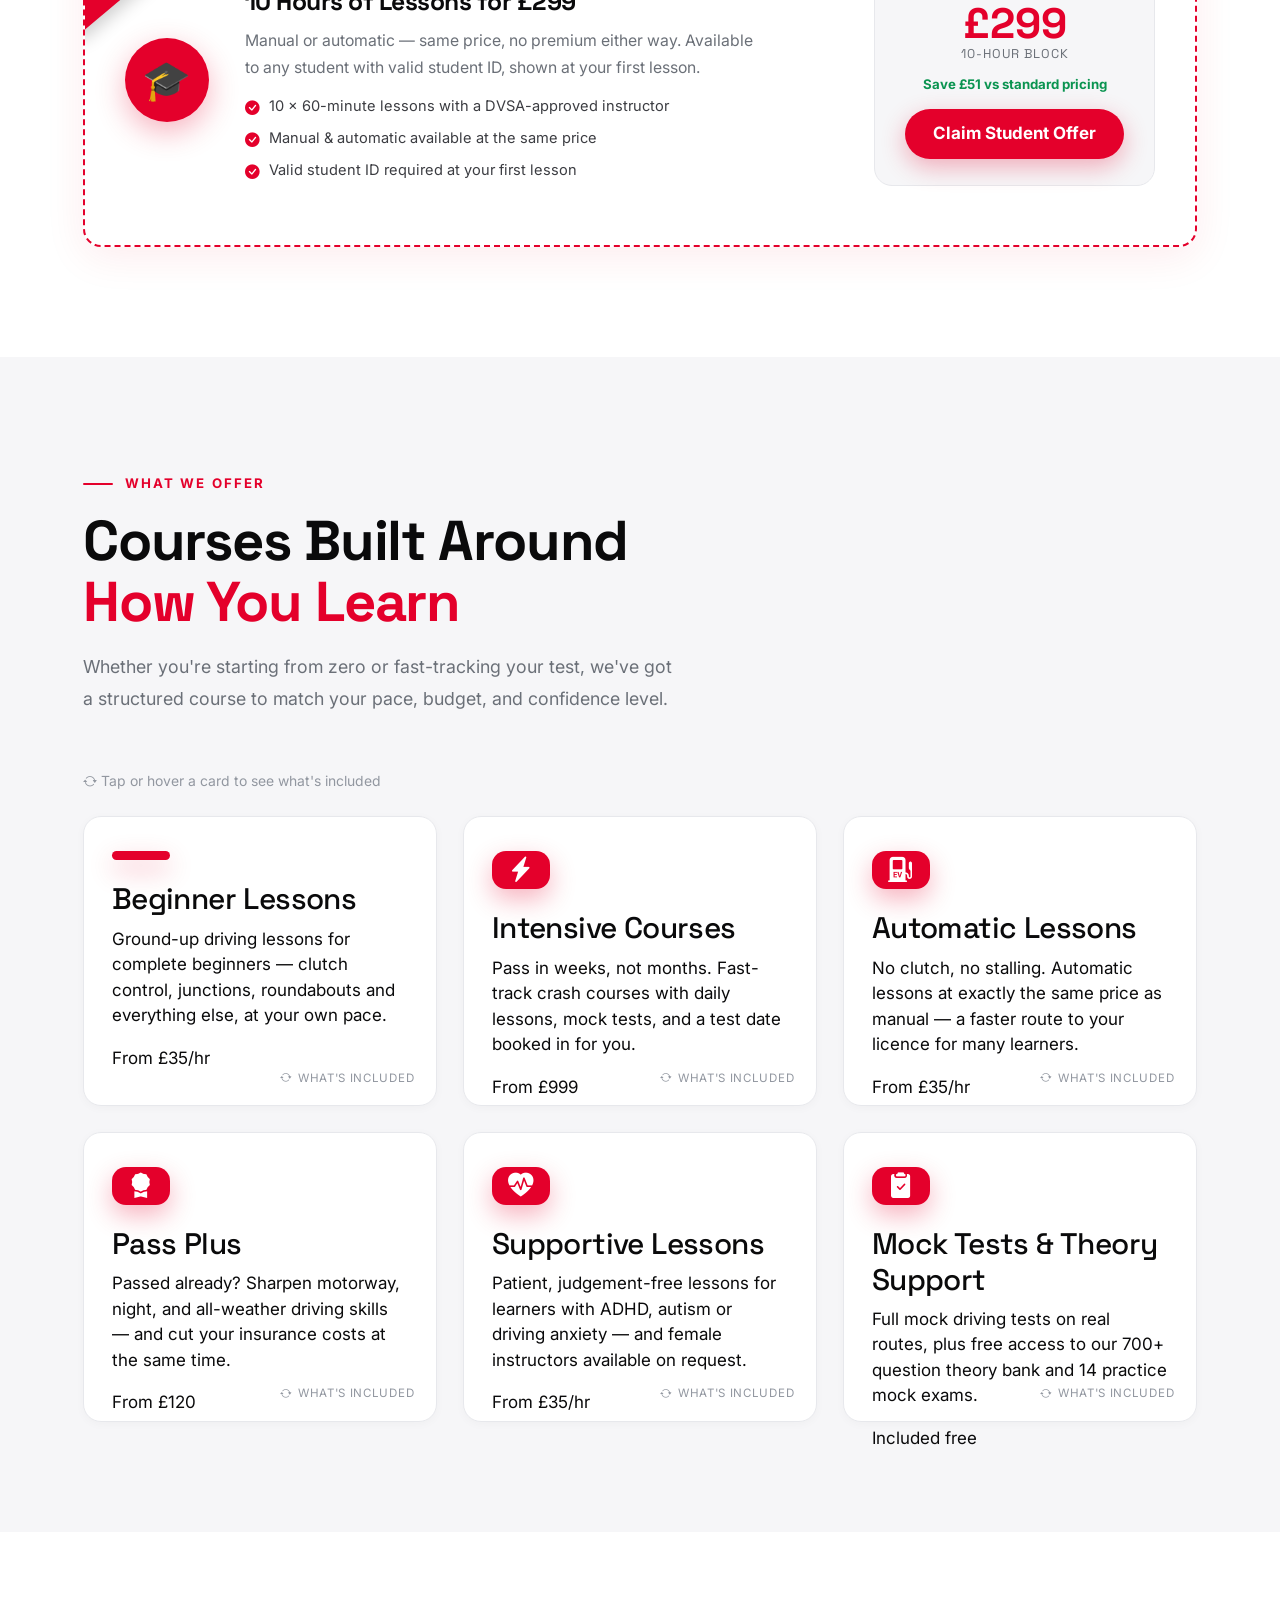
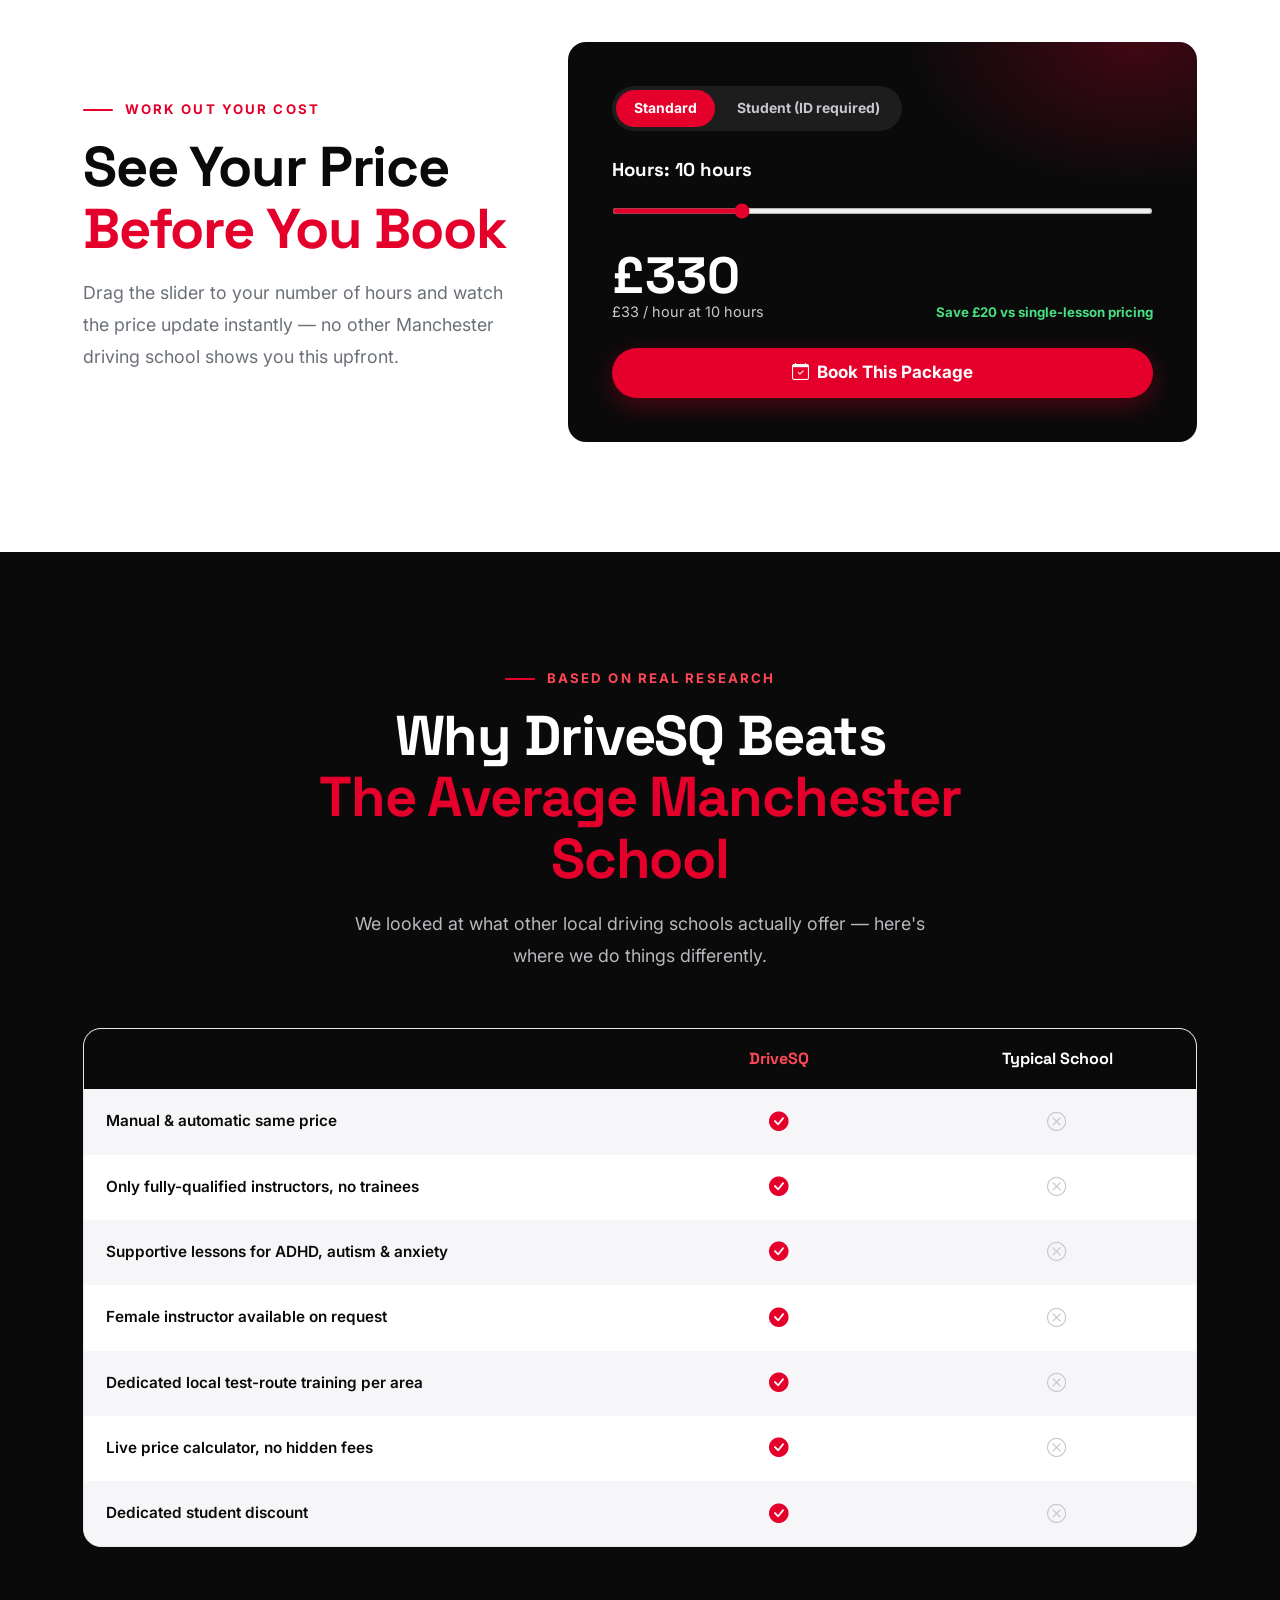
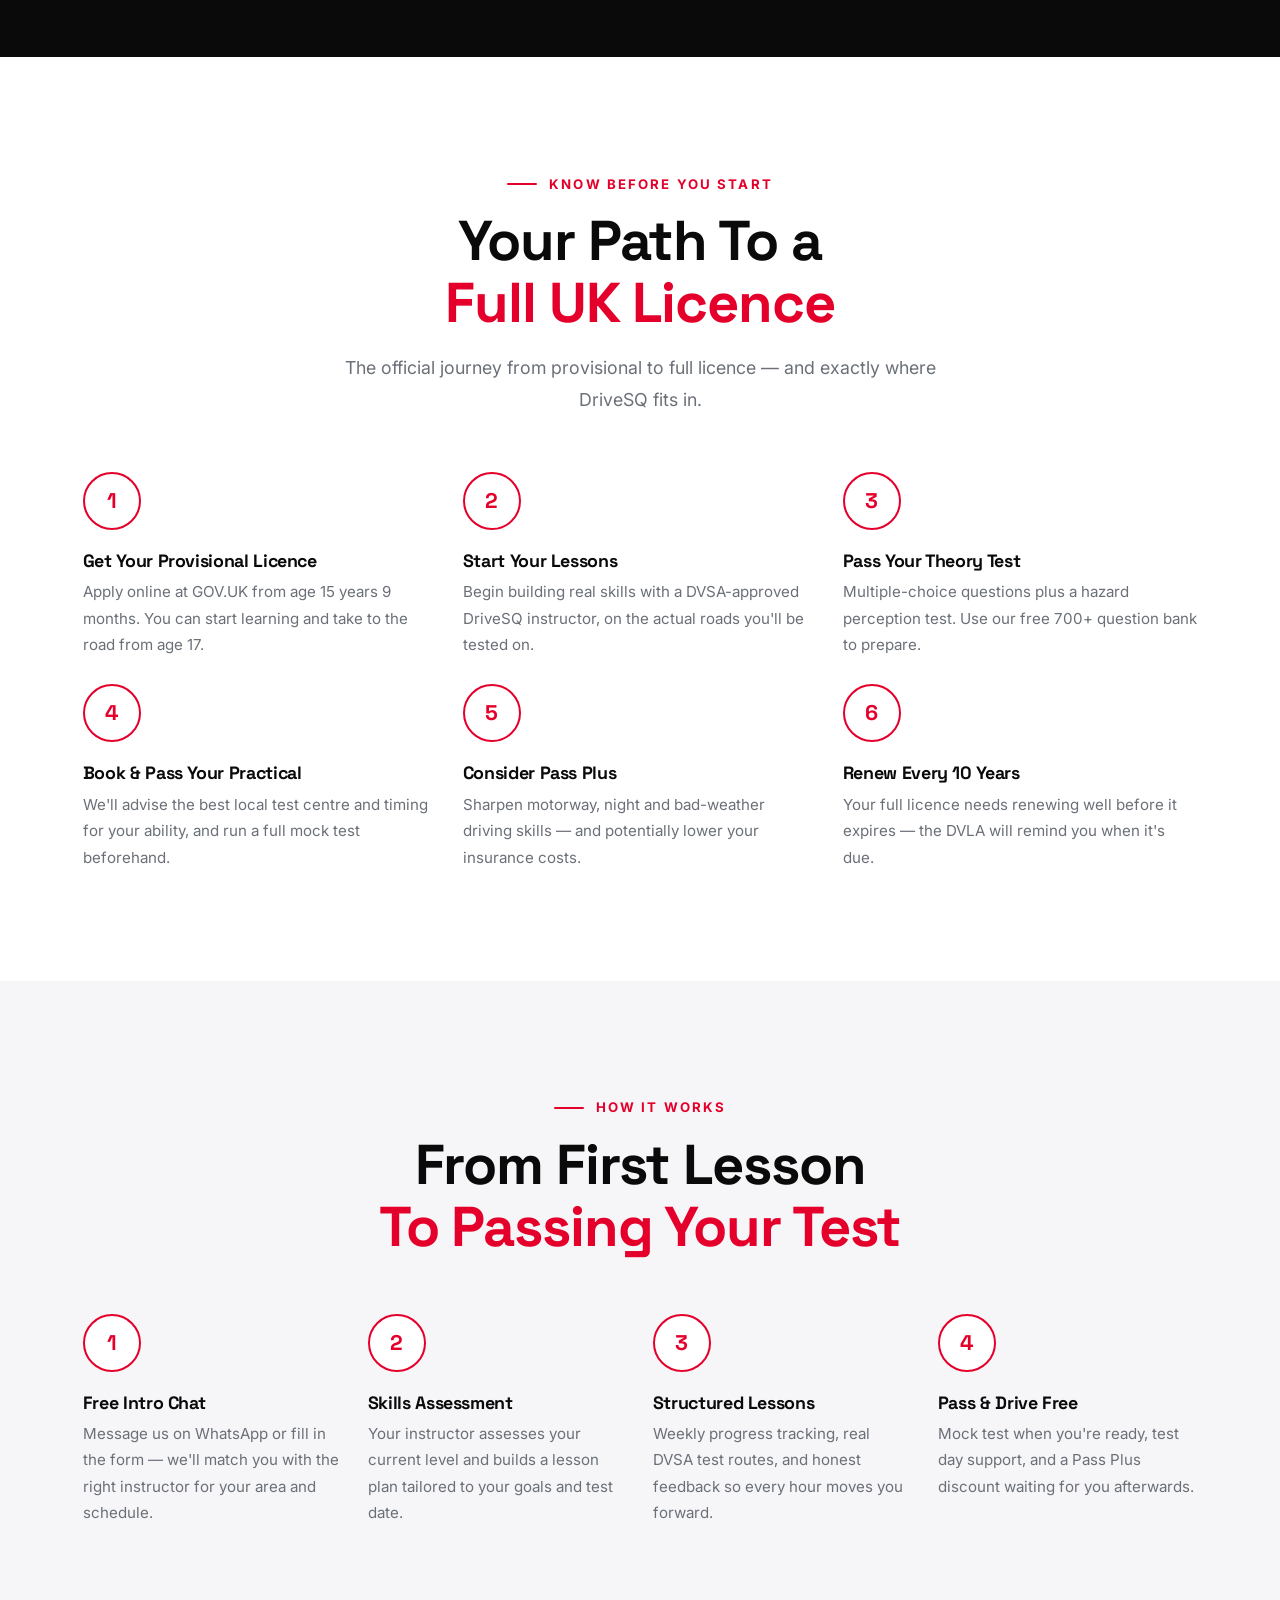
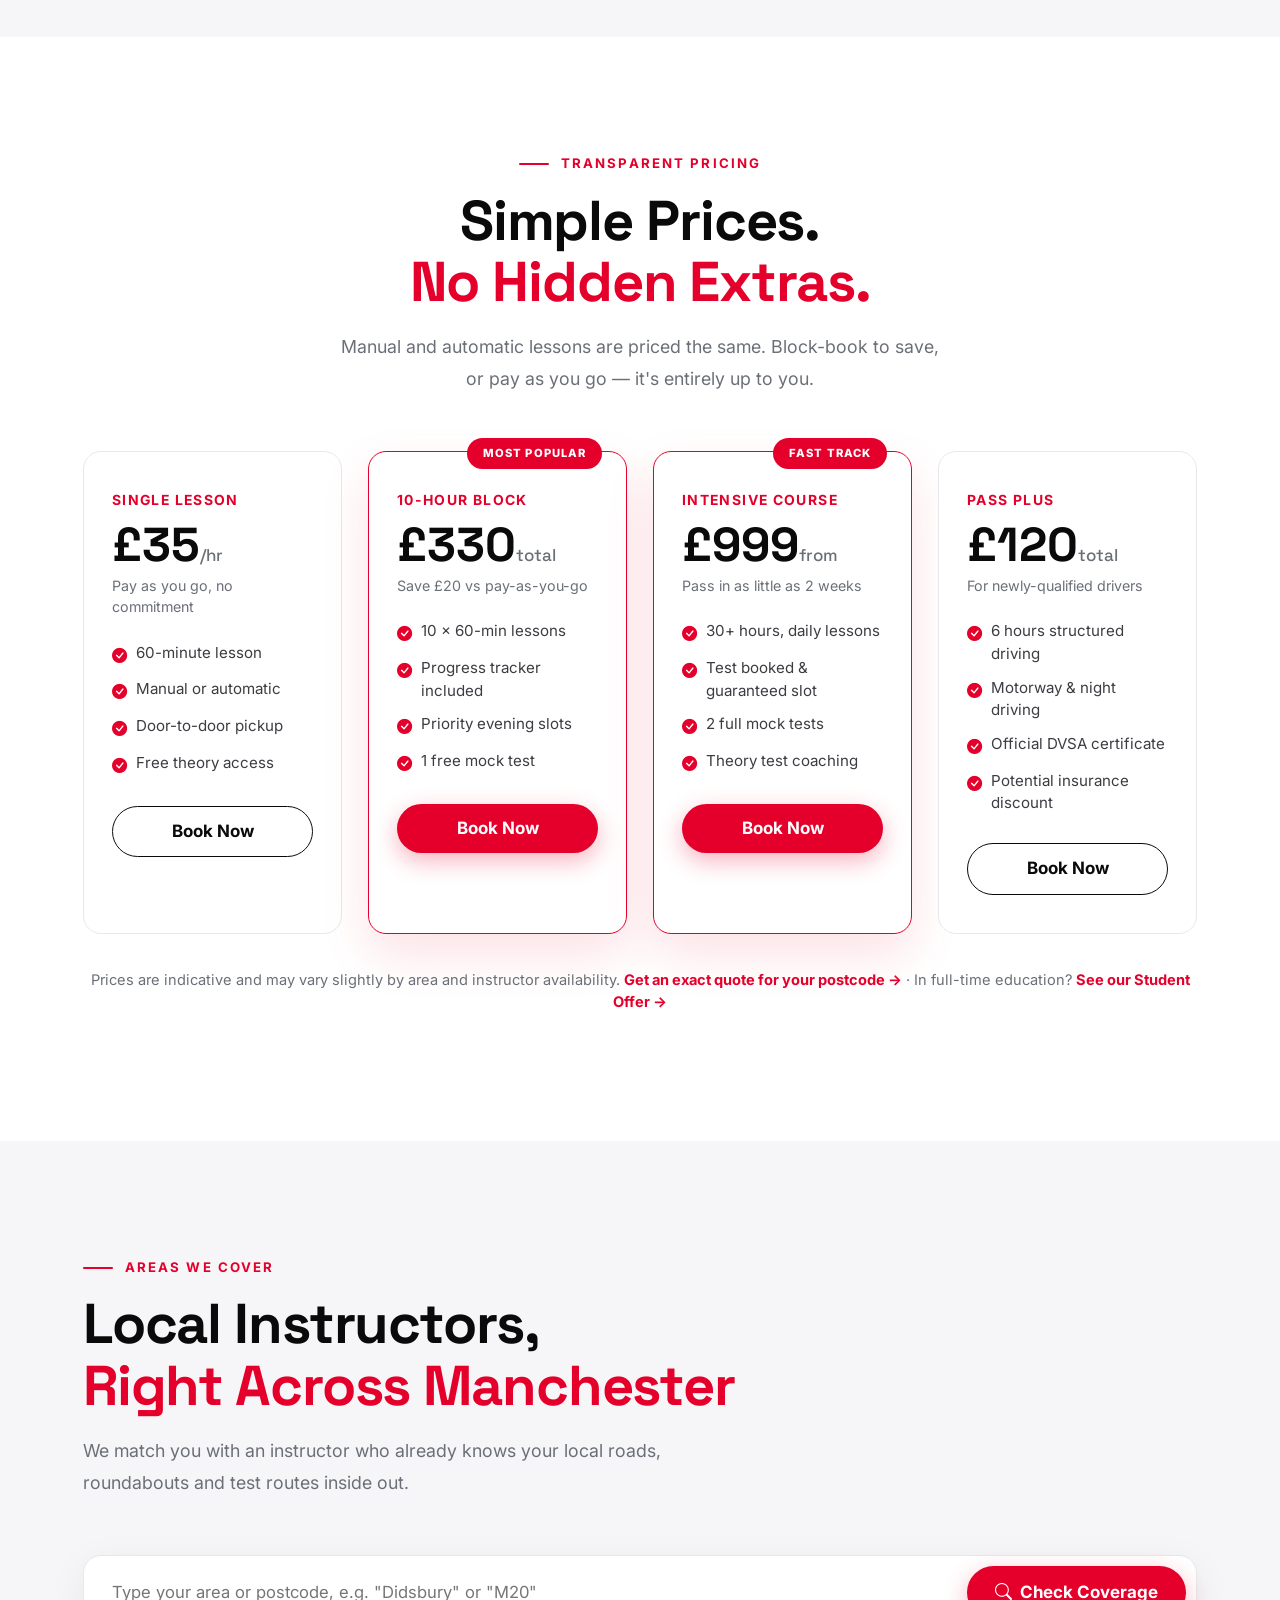
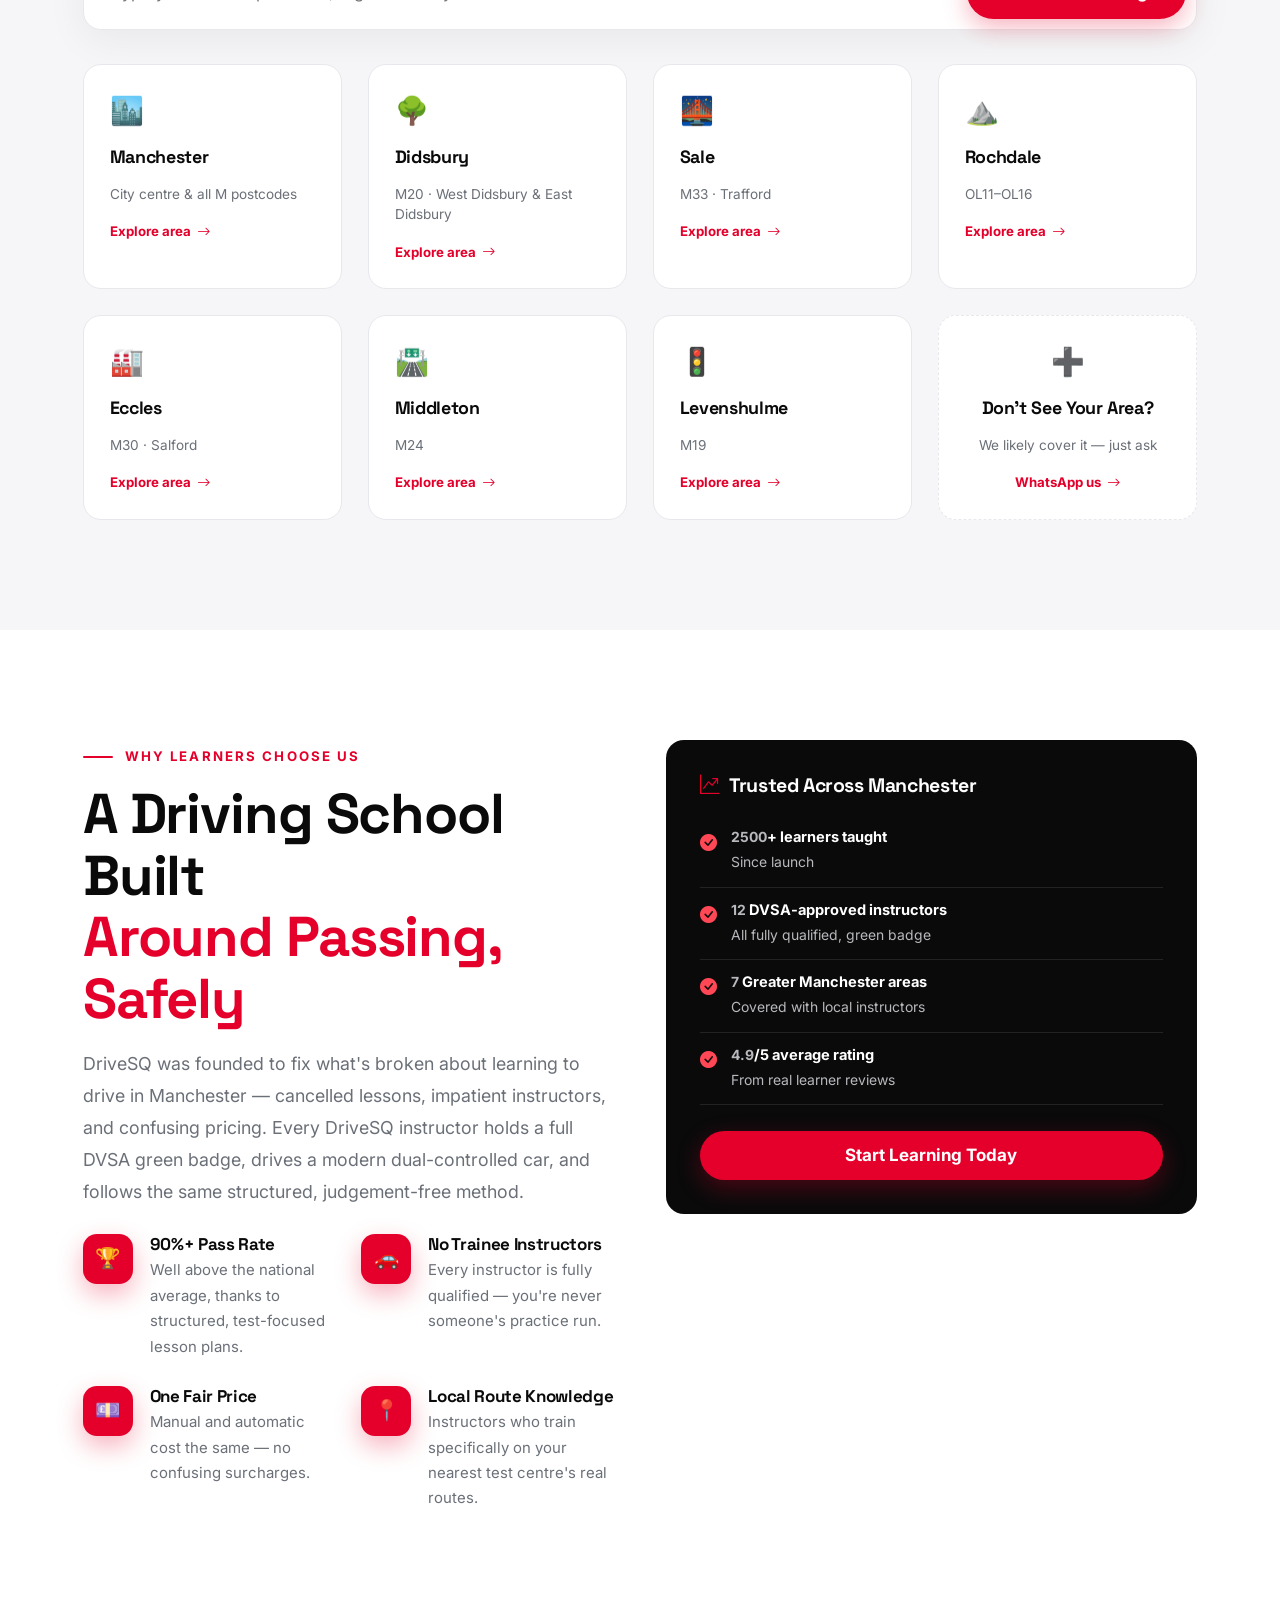
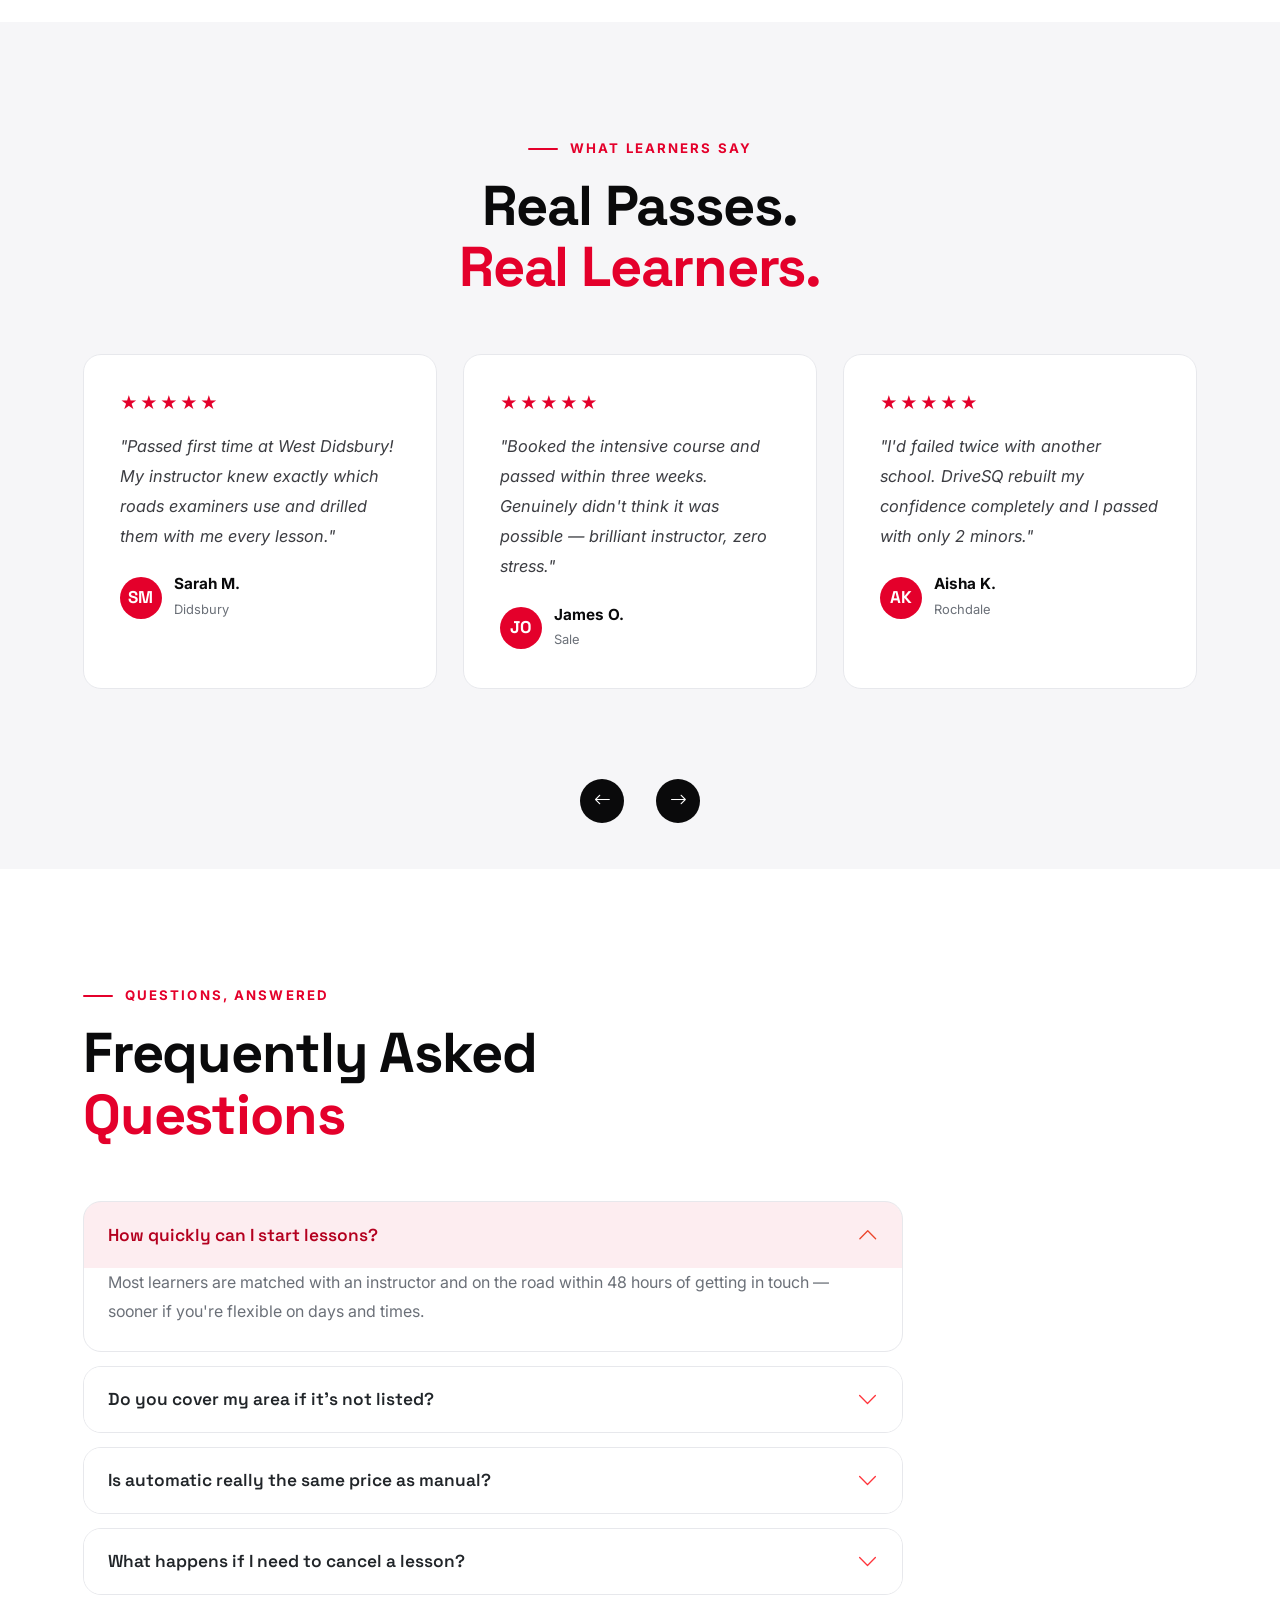
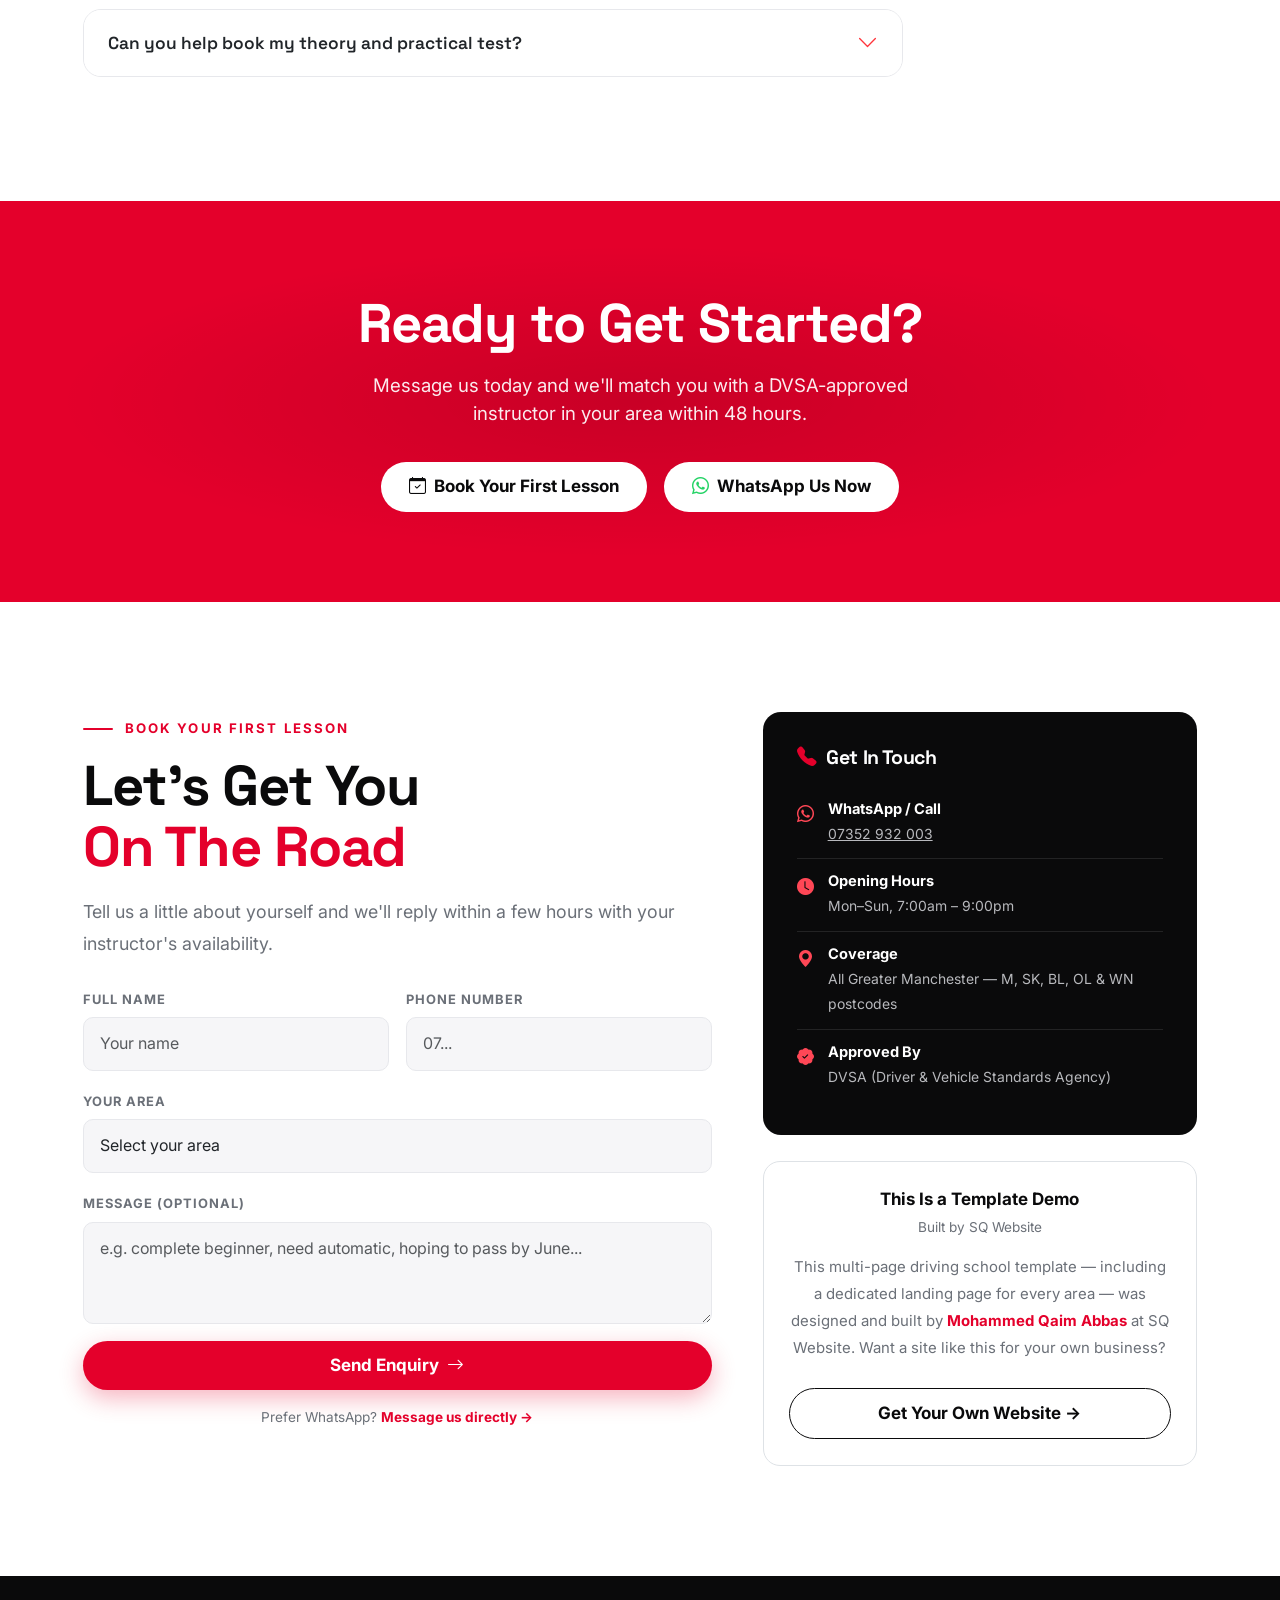
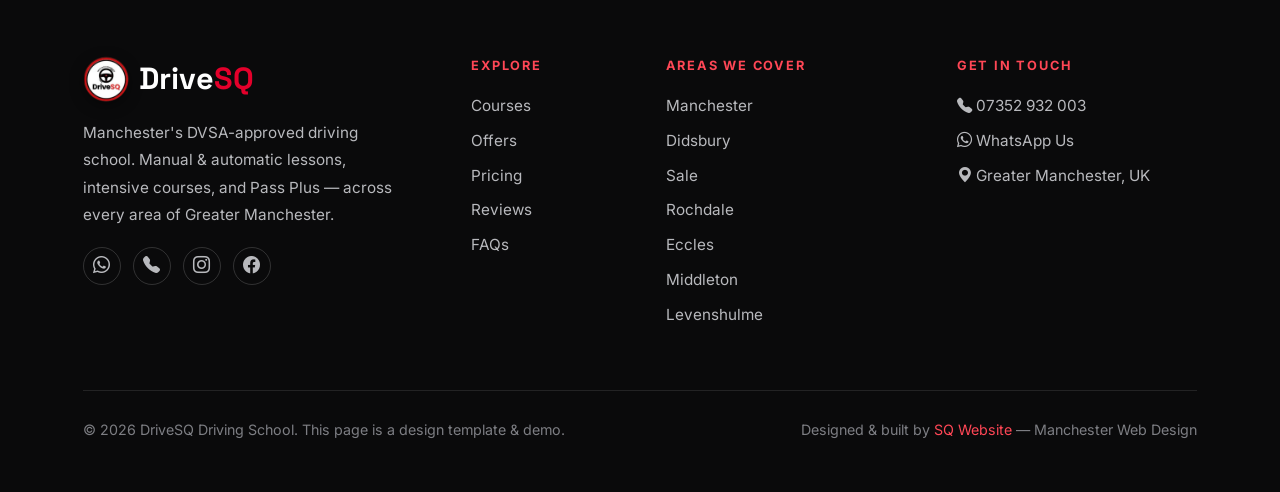
==== commit 37445daf: "Use the real DriveSQ badge logo everywhere, consistently Extracted the circular emblem from the logo" ====
--- a/drivesq/index.html
+++ b/drivesq/index.html
@@ -6,7 +6,7 @@
 <meta name="viewport" content="width=device-width, initial-scale=1.0">
 <meta name="description" content="DriveSQ — Manchester's highest-rated driving school. DVSA-approved instructors, 90%+ first-time pass rate, manual & automatic lessons across Didsbury, Sale, Rochdale, Eccles, Middleton, Levenshulme and all Greater Manchester areas.">
 <title>DriveSQ | Manchester Driving School — DVSA Approved, 90%+ Pass Rate</title>
-<link rel="icon" href="data:image/svg+xml,%3Csvg xmlns='http://www.w3.org/2000/svg' viewBox='0 0 100 100'%3E%3Crect width='100' height='100' rx='22' fill='%230A0A0B'/%3E%3Ctext x='50' y='68' font-size='58' text-anchor='middle' fill='%23E4002B' font-family='Arial' font-weight='bold'%3EQ%3C/text%3E%3C/svg%3E">
+<link rel="icon" type="image/png" href="assets/logo-mark.png">
 <link rel="preconnect" href="https://fonts.googleapis.com">
 <link href="https://fonts.googleapis.com/css2?family=Space+Grotesk:wght@500;600;700&family=Inter:wght@400;500;600;700;800&display=swap" rel="stylesheet">
 <link rel="stylesheet" href="https://cdn.jsdelivr.net/npm/bootstrap@5.3.3/dist/css/bootstrap.min.css">
@@ -61,7 +61,7 @@
 <nav class="navbar navbar-expand-lg sticky-top" id="navbar">
   <div class="container">
     <a href="index.html" class="navbar-brand">
-      <span class="brand-mark">Q</span>
+      <img src="assets/logo-mark.png" class="brand-mark" alt="DriveSQ logo">
       <span>Drive<span class="text-red">SQ</span></span>
     </a>
     <button class="navbar-toggler" type="button" data-bs-toggle="collapse" data-bs-target="#navMain" aria-label="Menu">
@@ -721,7 +721,7 @@
   <div class="container">
     <div class="row g-5 mb-5">
       <div class="col-lg-4">
-        <a href="index.html" class="navbar-brand d-inline-flex mb-3" style="color:#fff !important;"><span class="brand-mark">Q</span><span>Drive<span class="text-red">SQ</span></span></a>
+        <a href="index.html" class="navbar-brand d-inline-flex mb-3" style="color:#fff !important;"><img src="assets/logo-mark.png" class="brand-mark" alt="DriveSQ logo"><span>Drive<span class="text-red">SQ</span></span></a>
         <p style="color:#b8b9bd;font-size:.9rem;line-height:1.8;max-width:320px;">Manchester's DVSA-approved driving school. Manual &amp; automatic lessons, intensive courses, and Pass Plus — across every area of Greater Manchester.</p>
         <div class="f-social">
           <a href="https://wa.me/447352932003" target="_blank" rel="noopener" aria-label="WhatsApp"><i class="bi bi-whatsapp"></i></a>
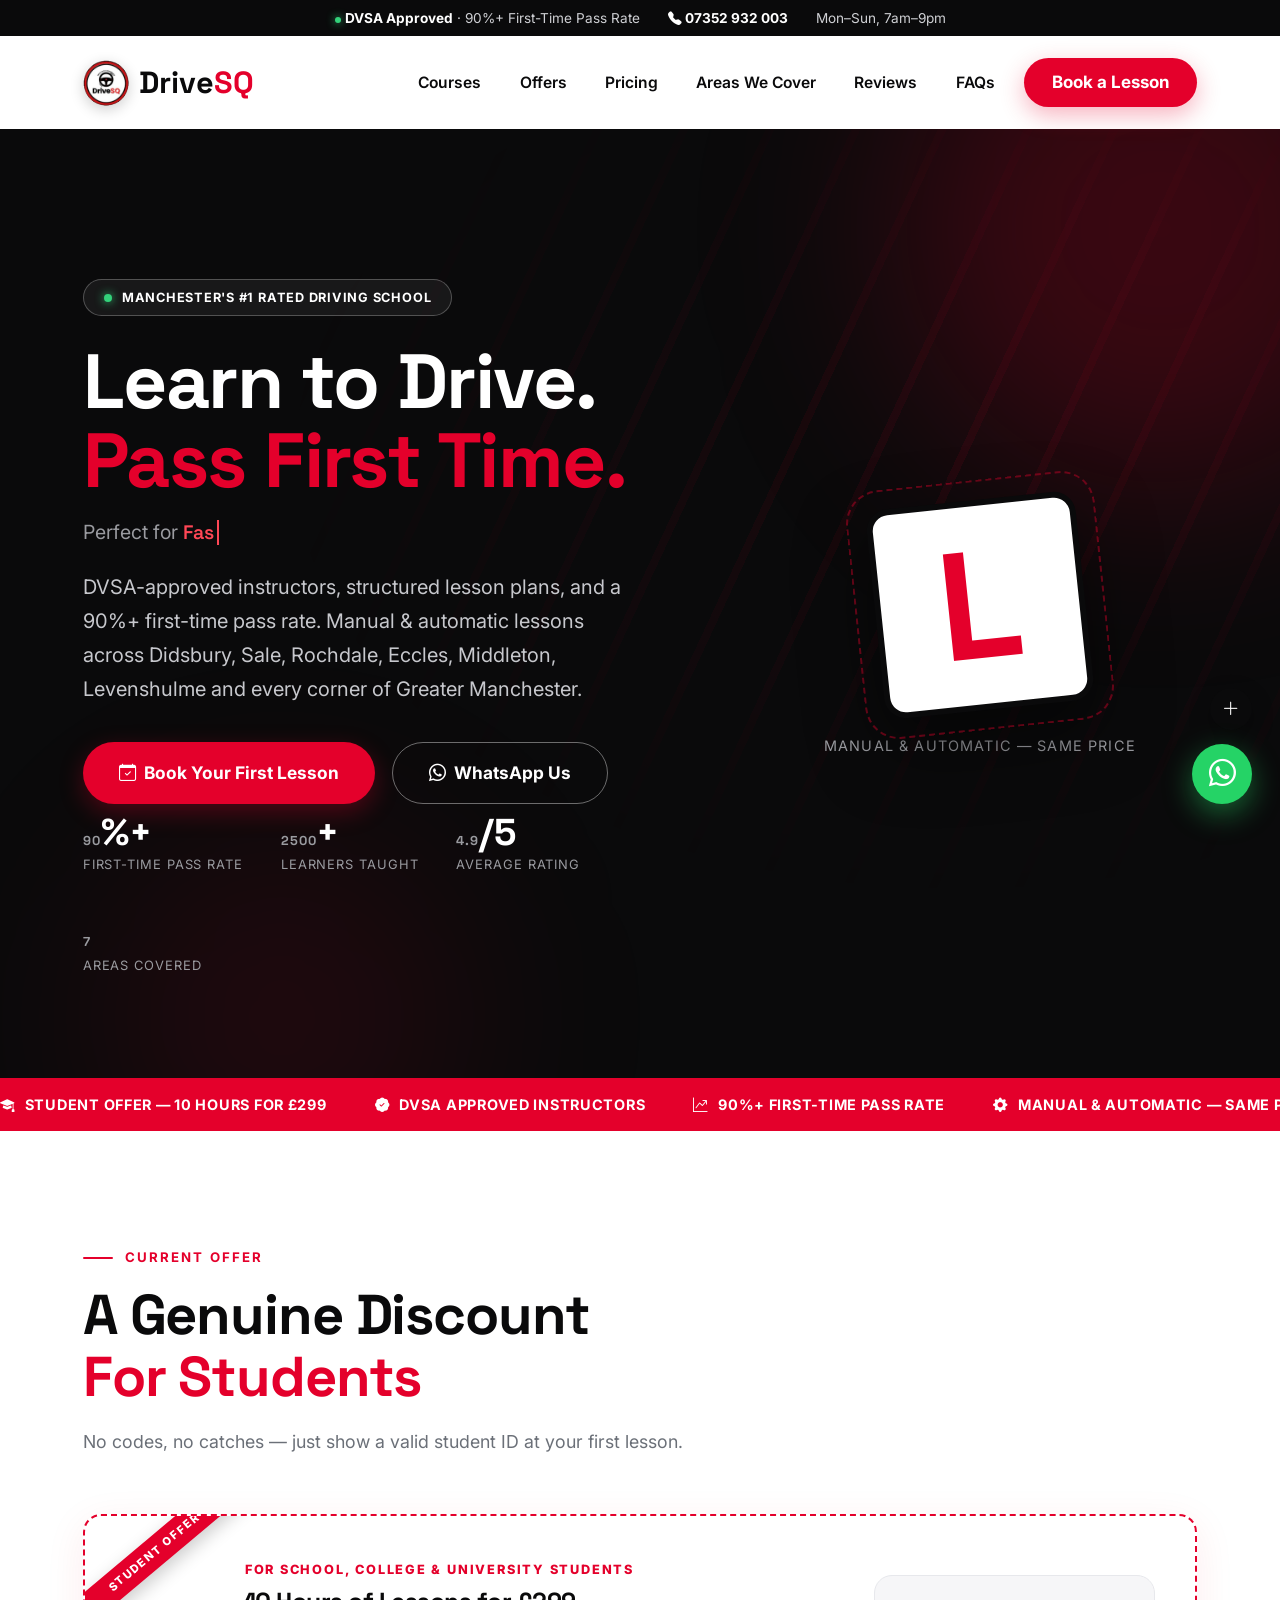
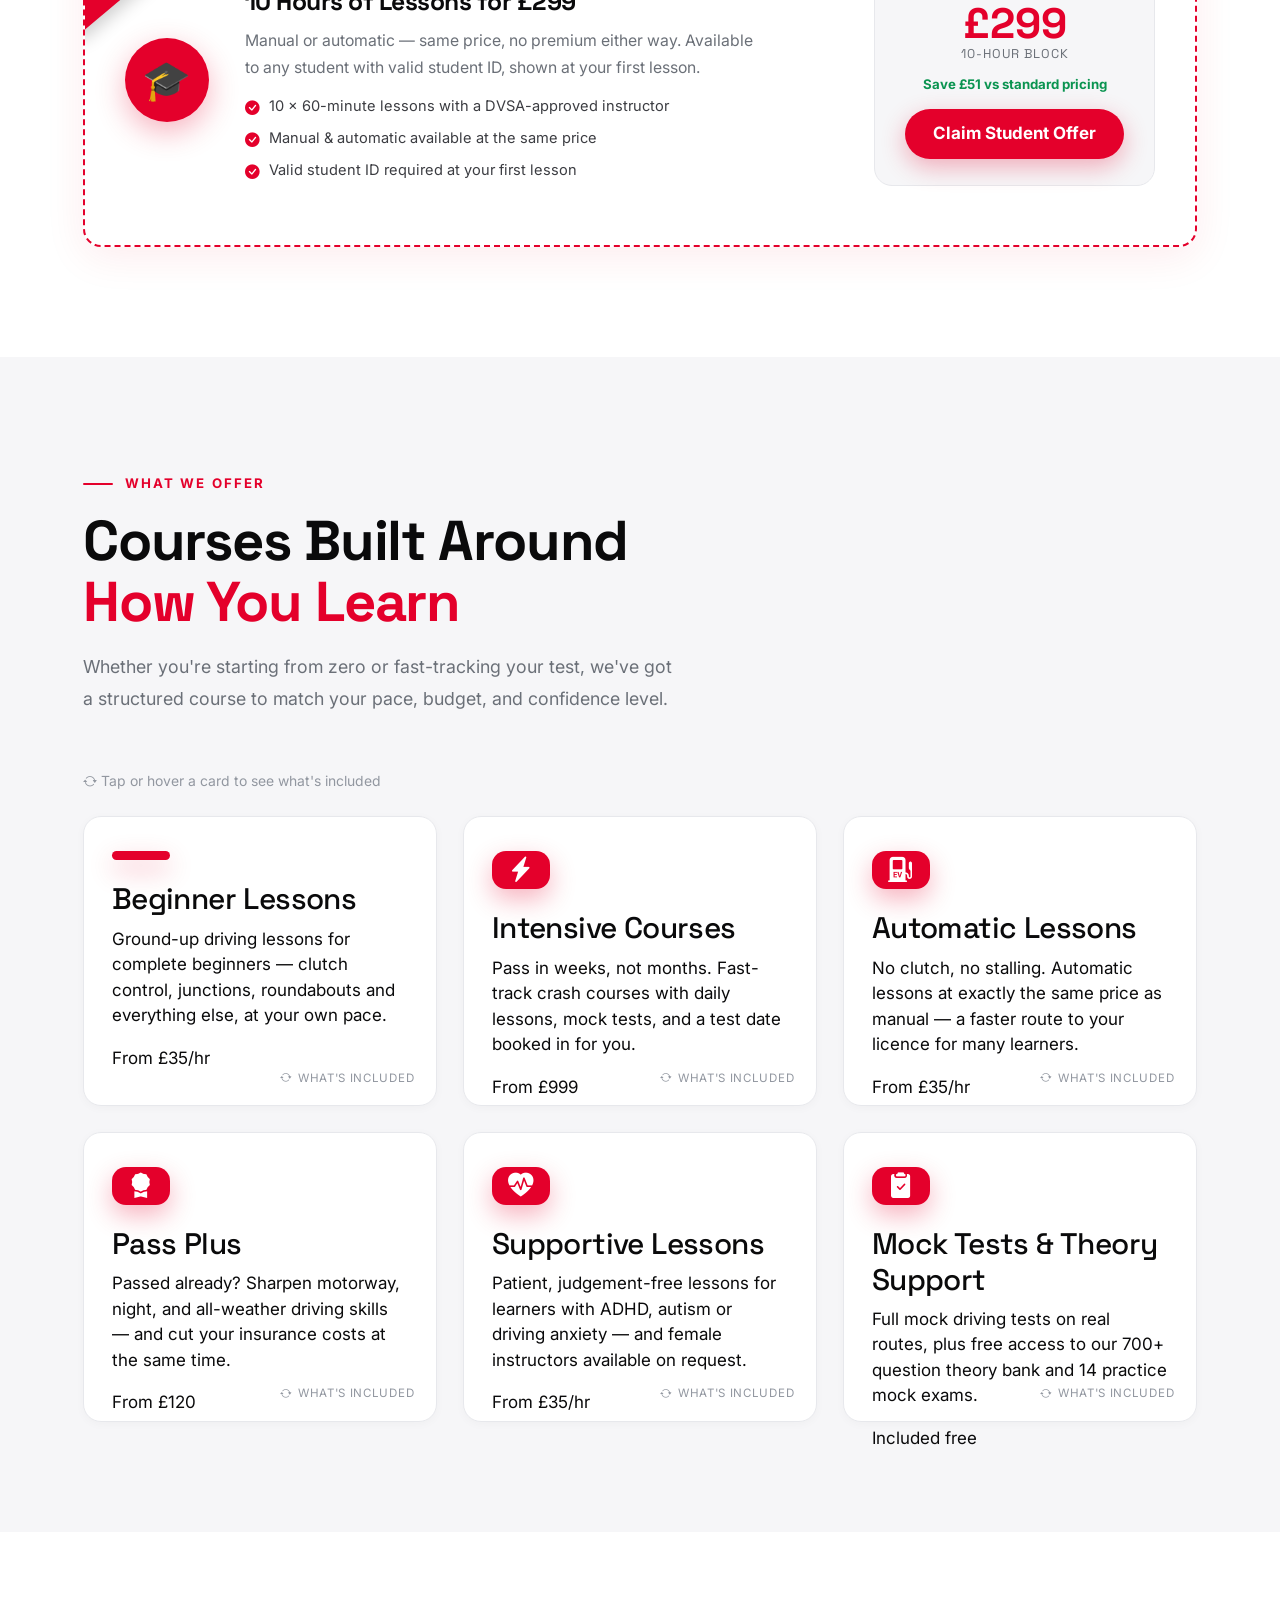
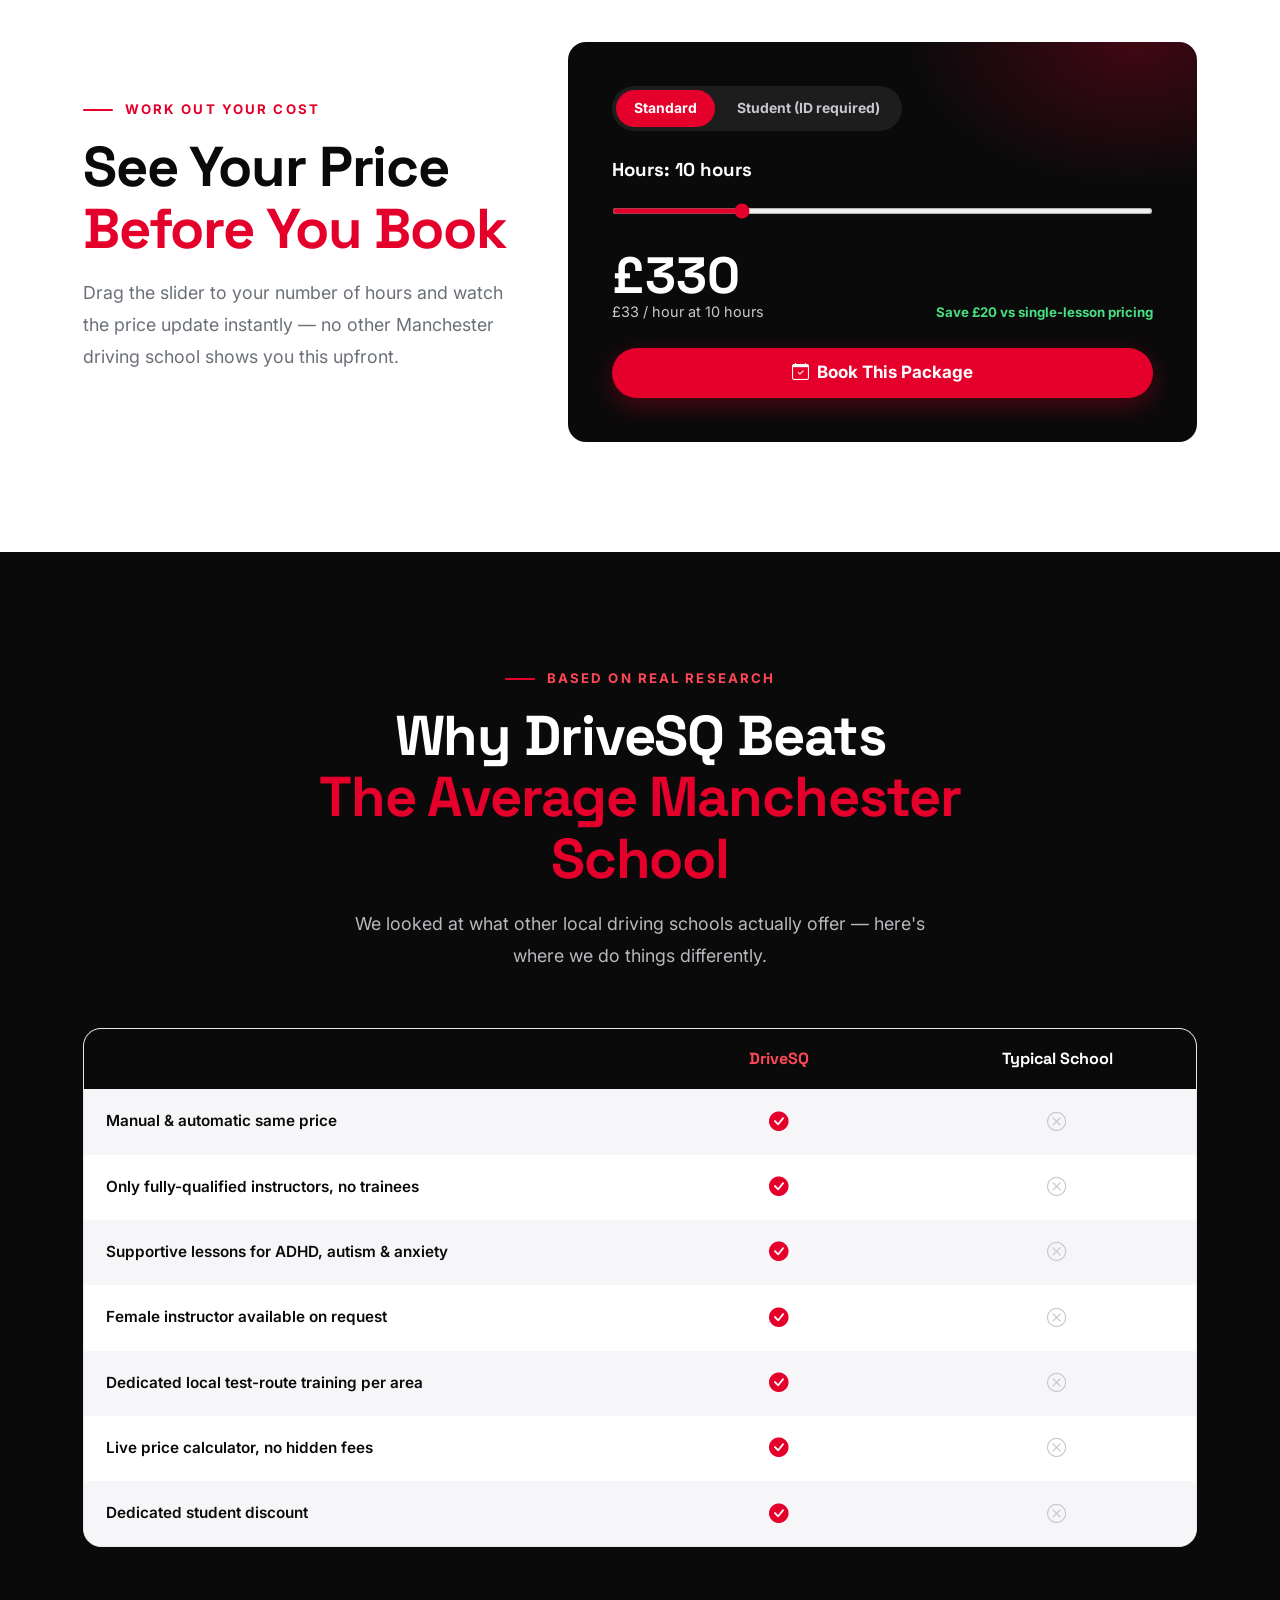
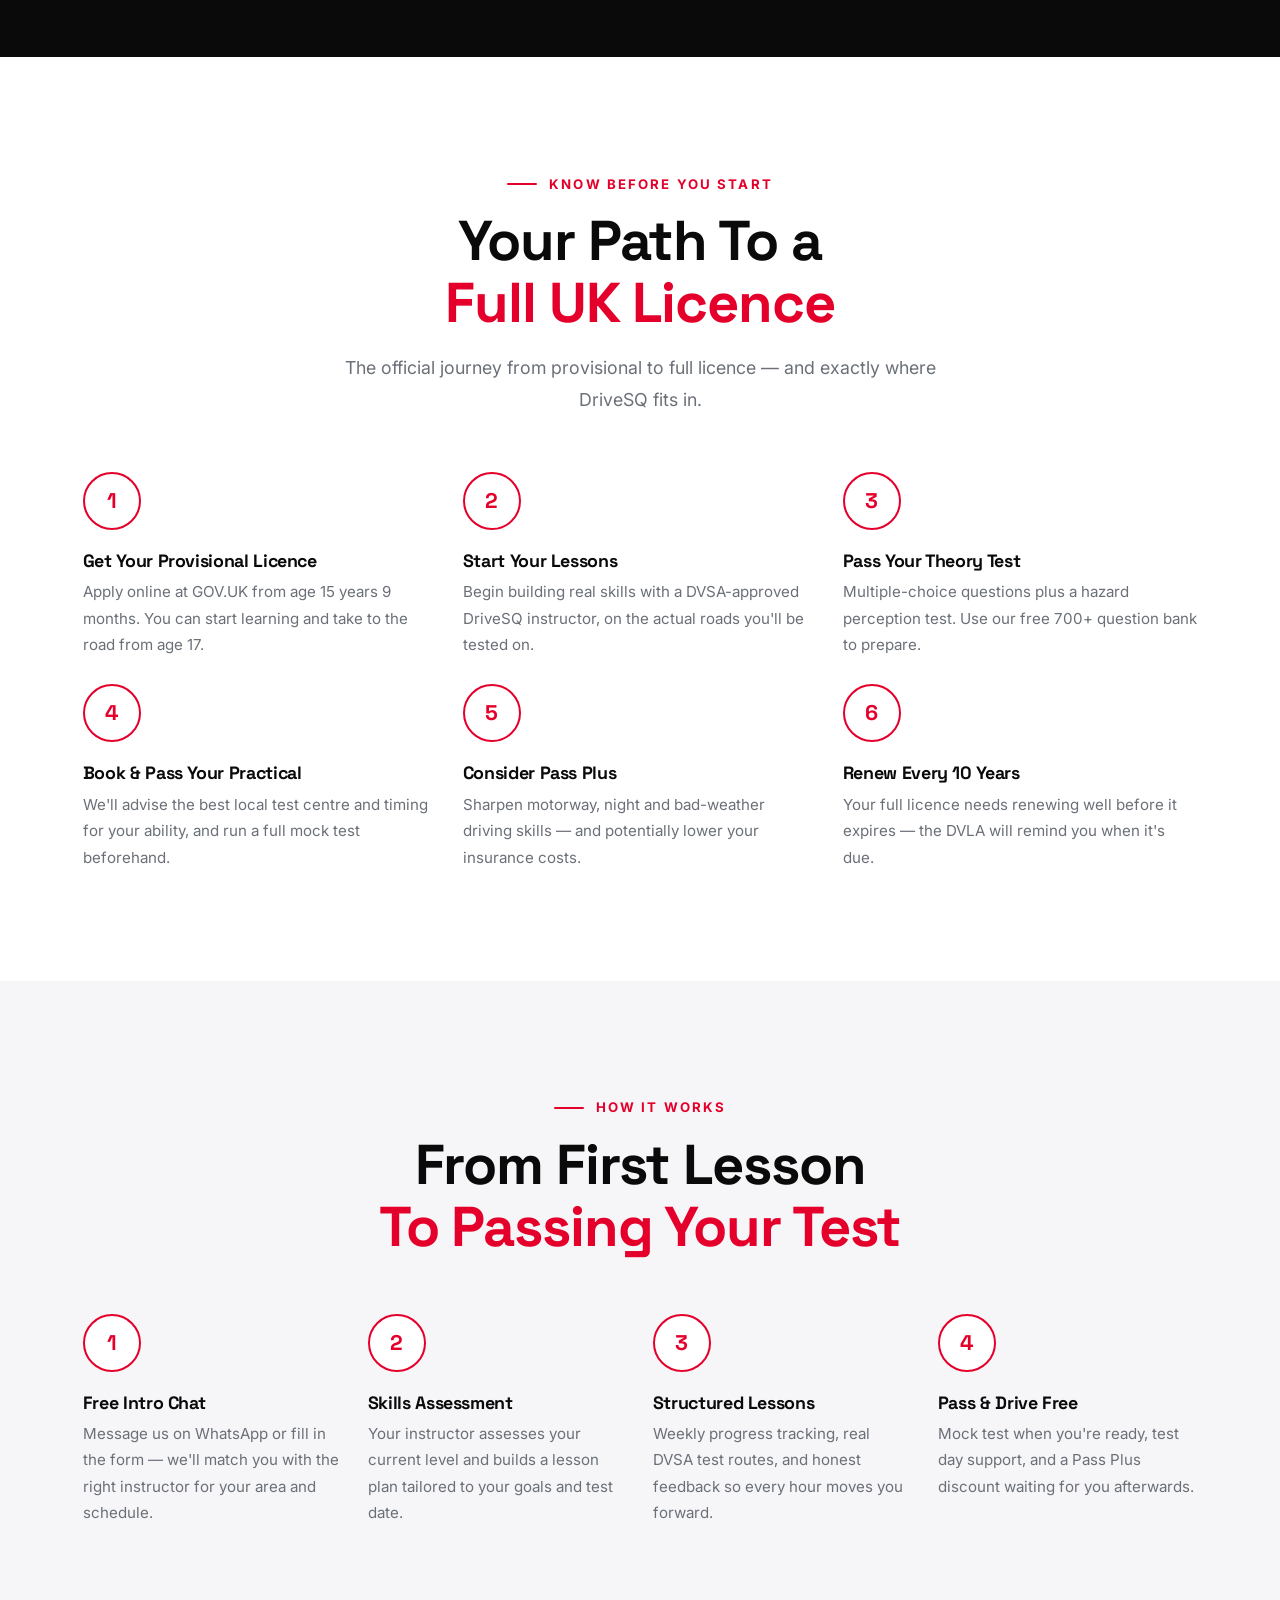
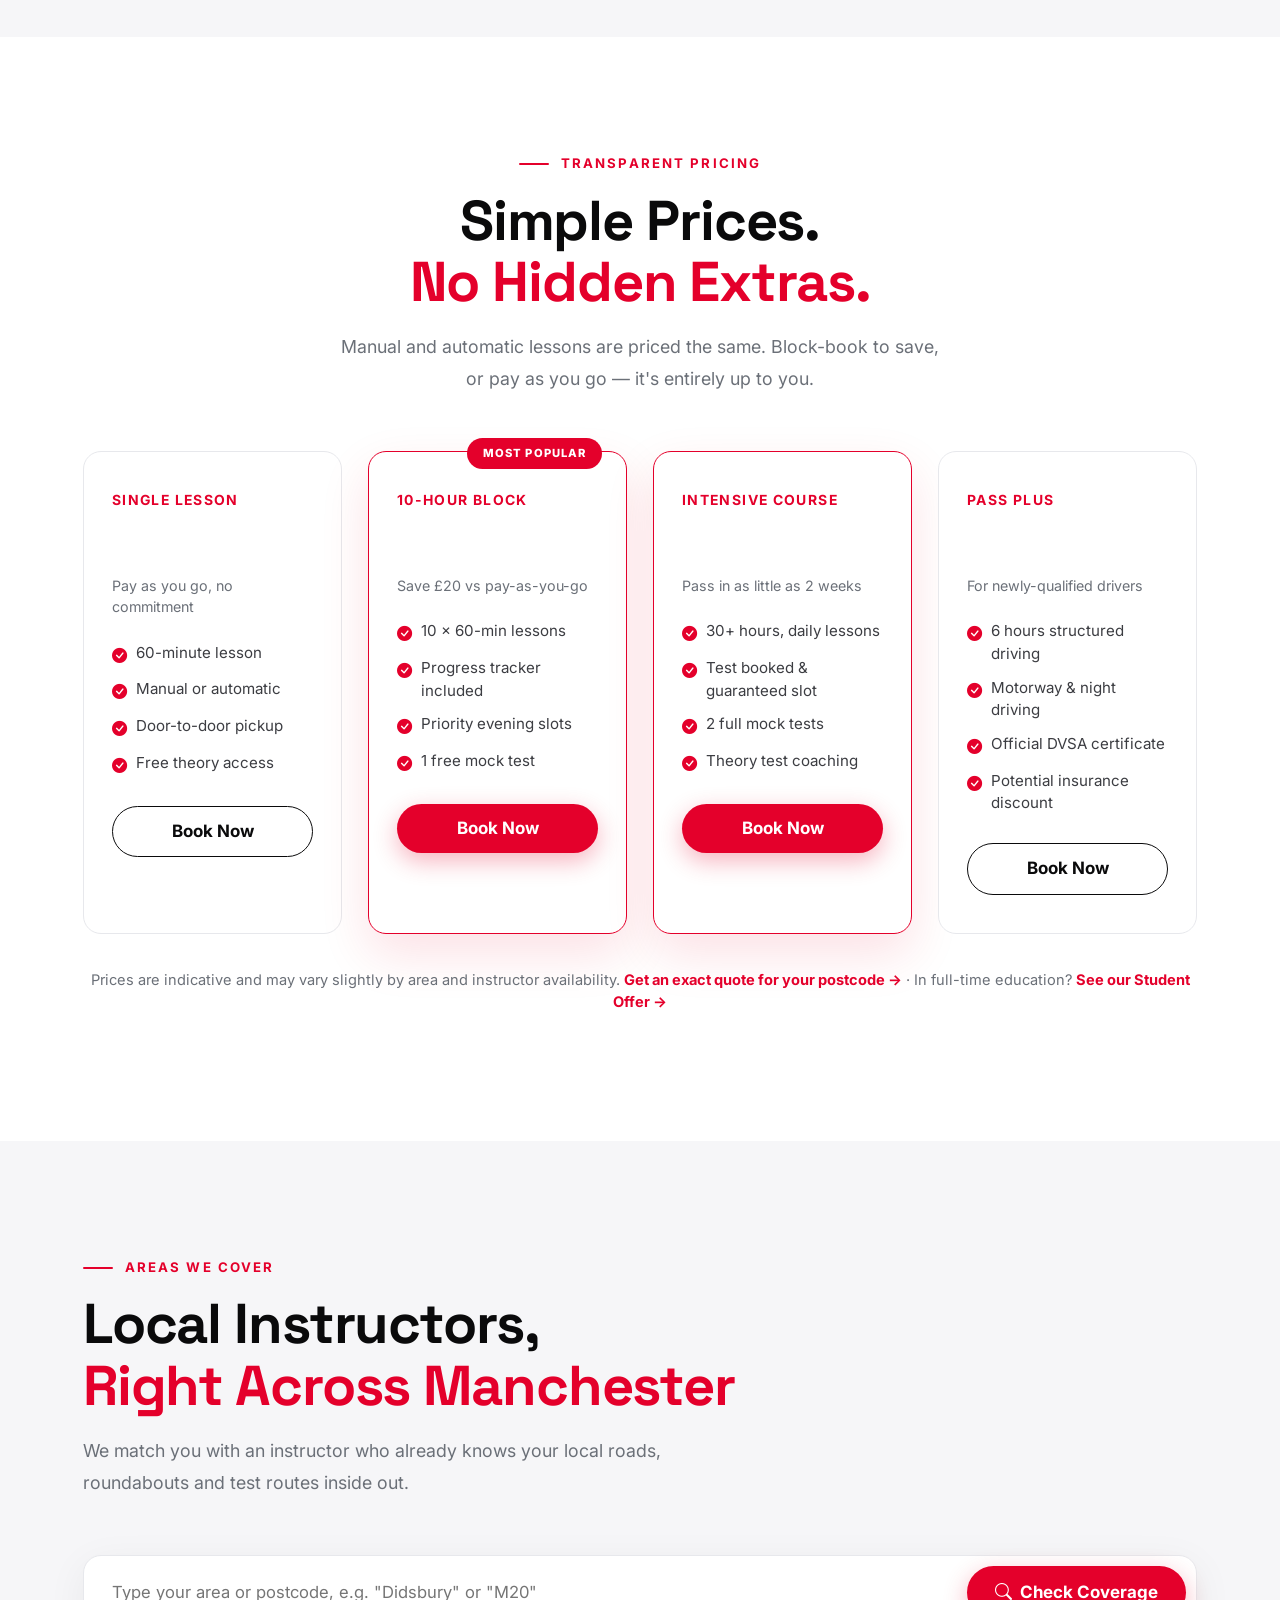
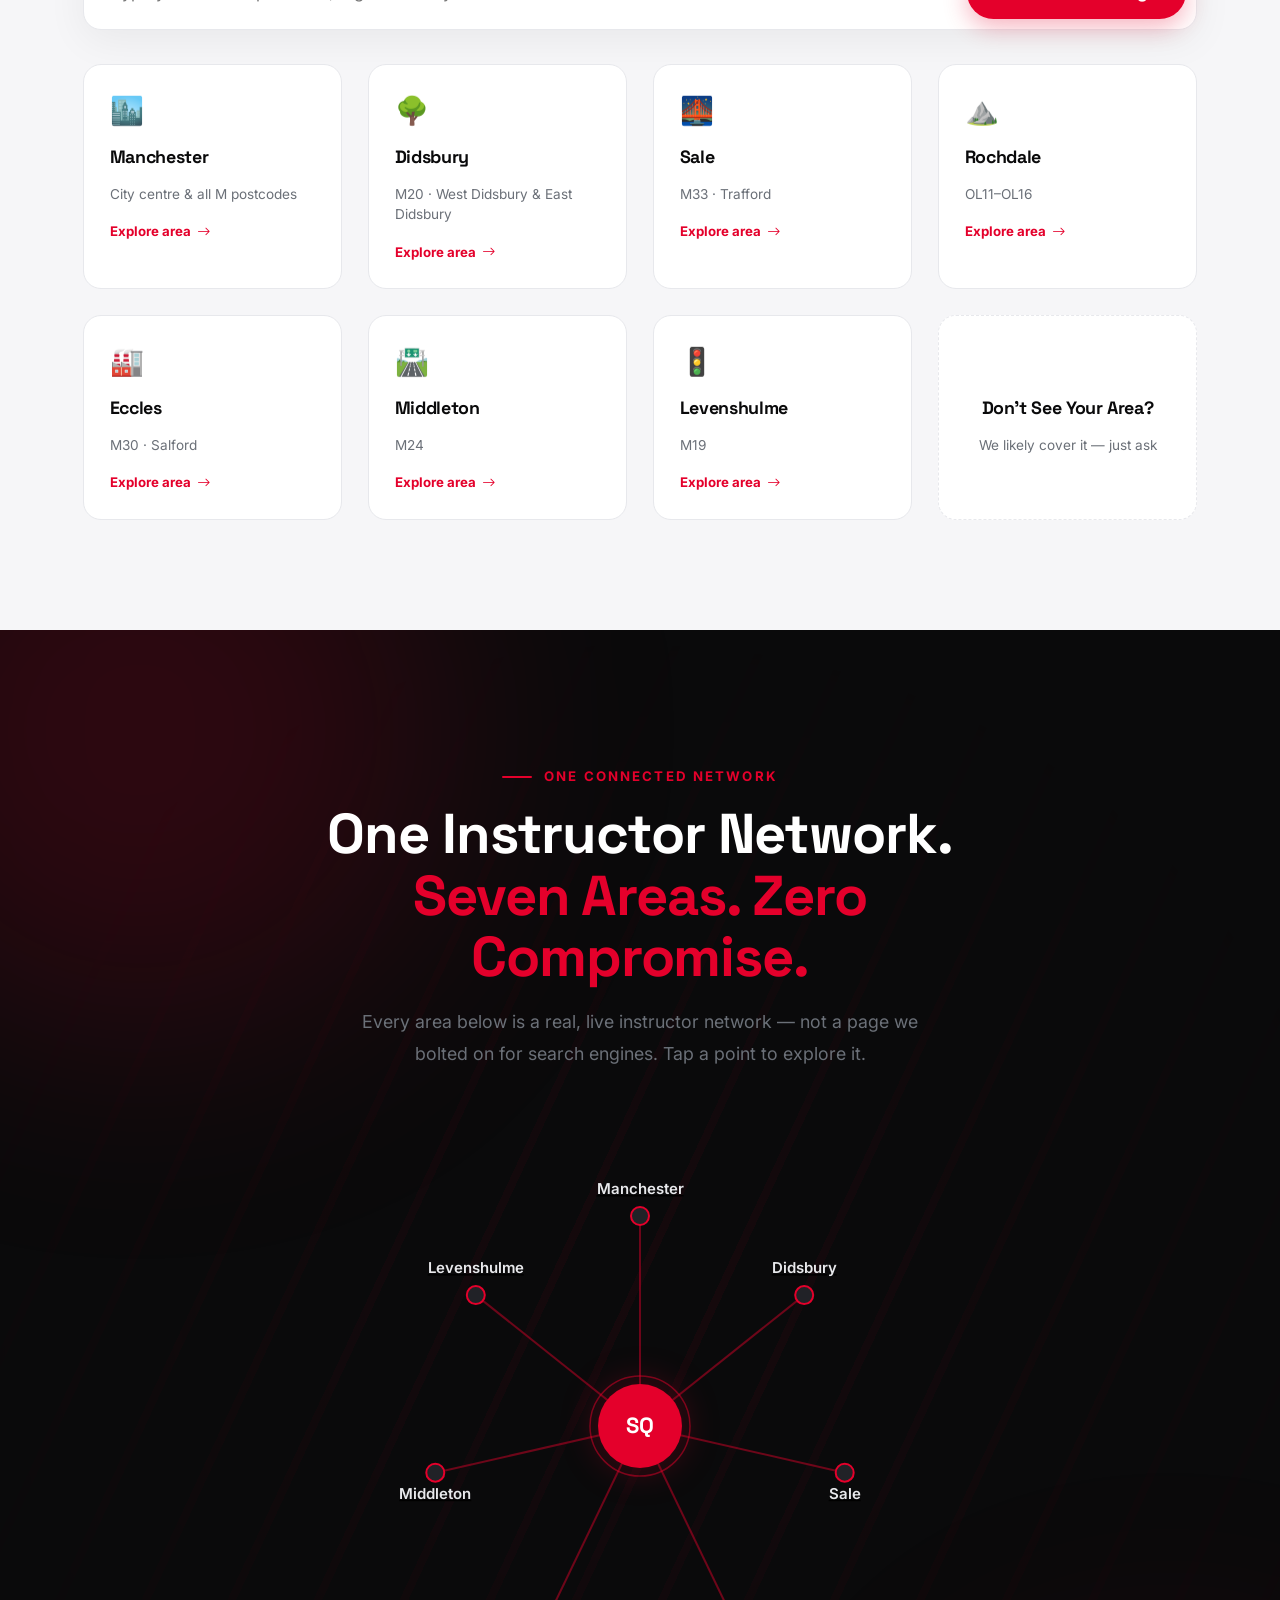
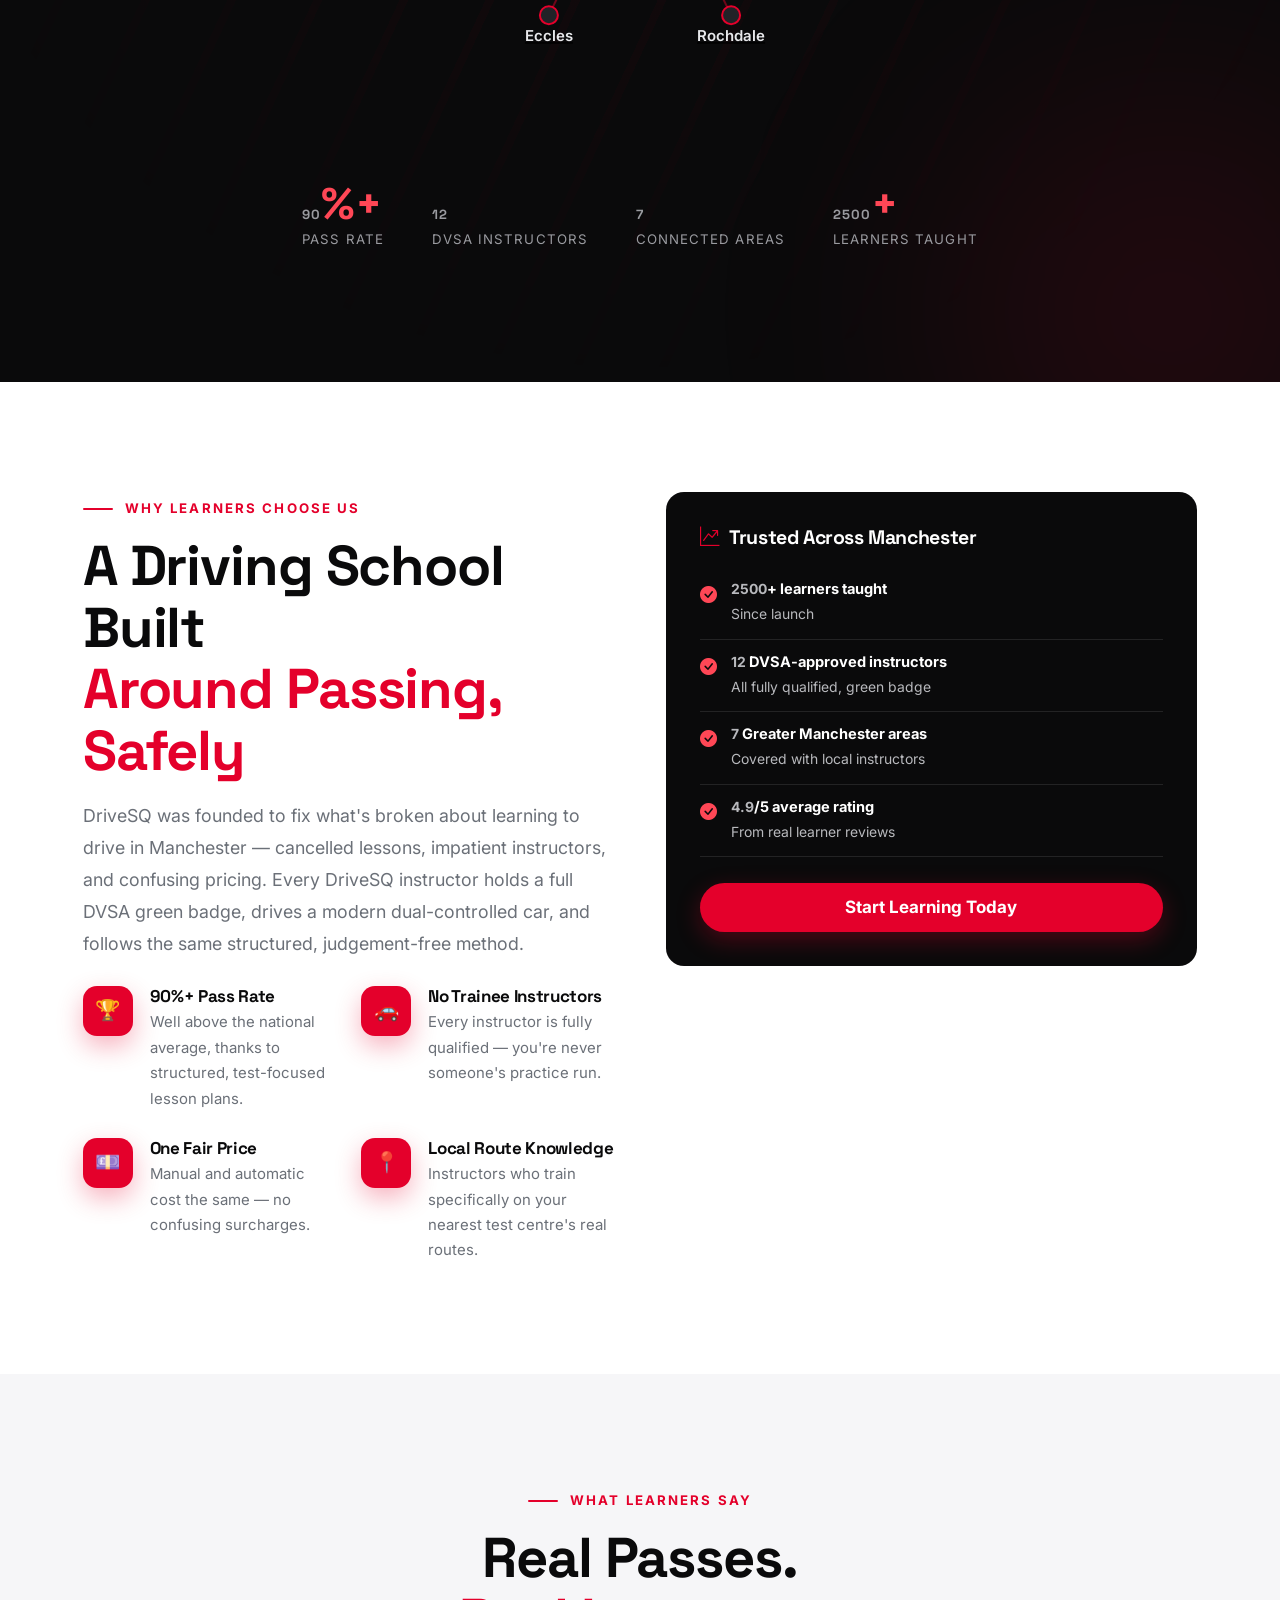
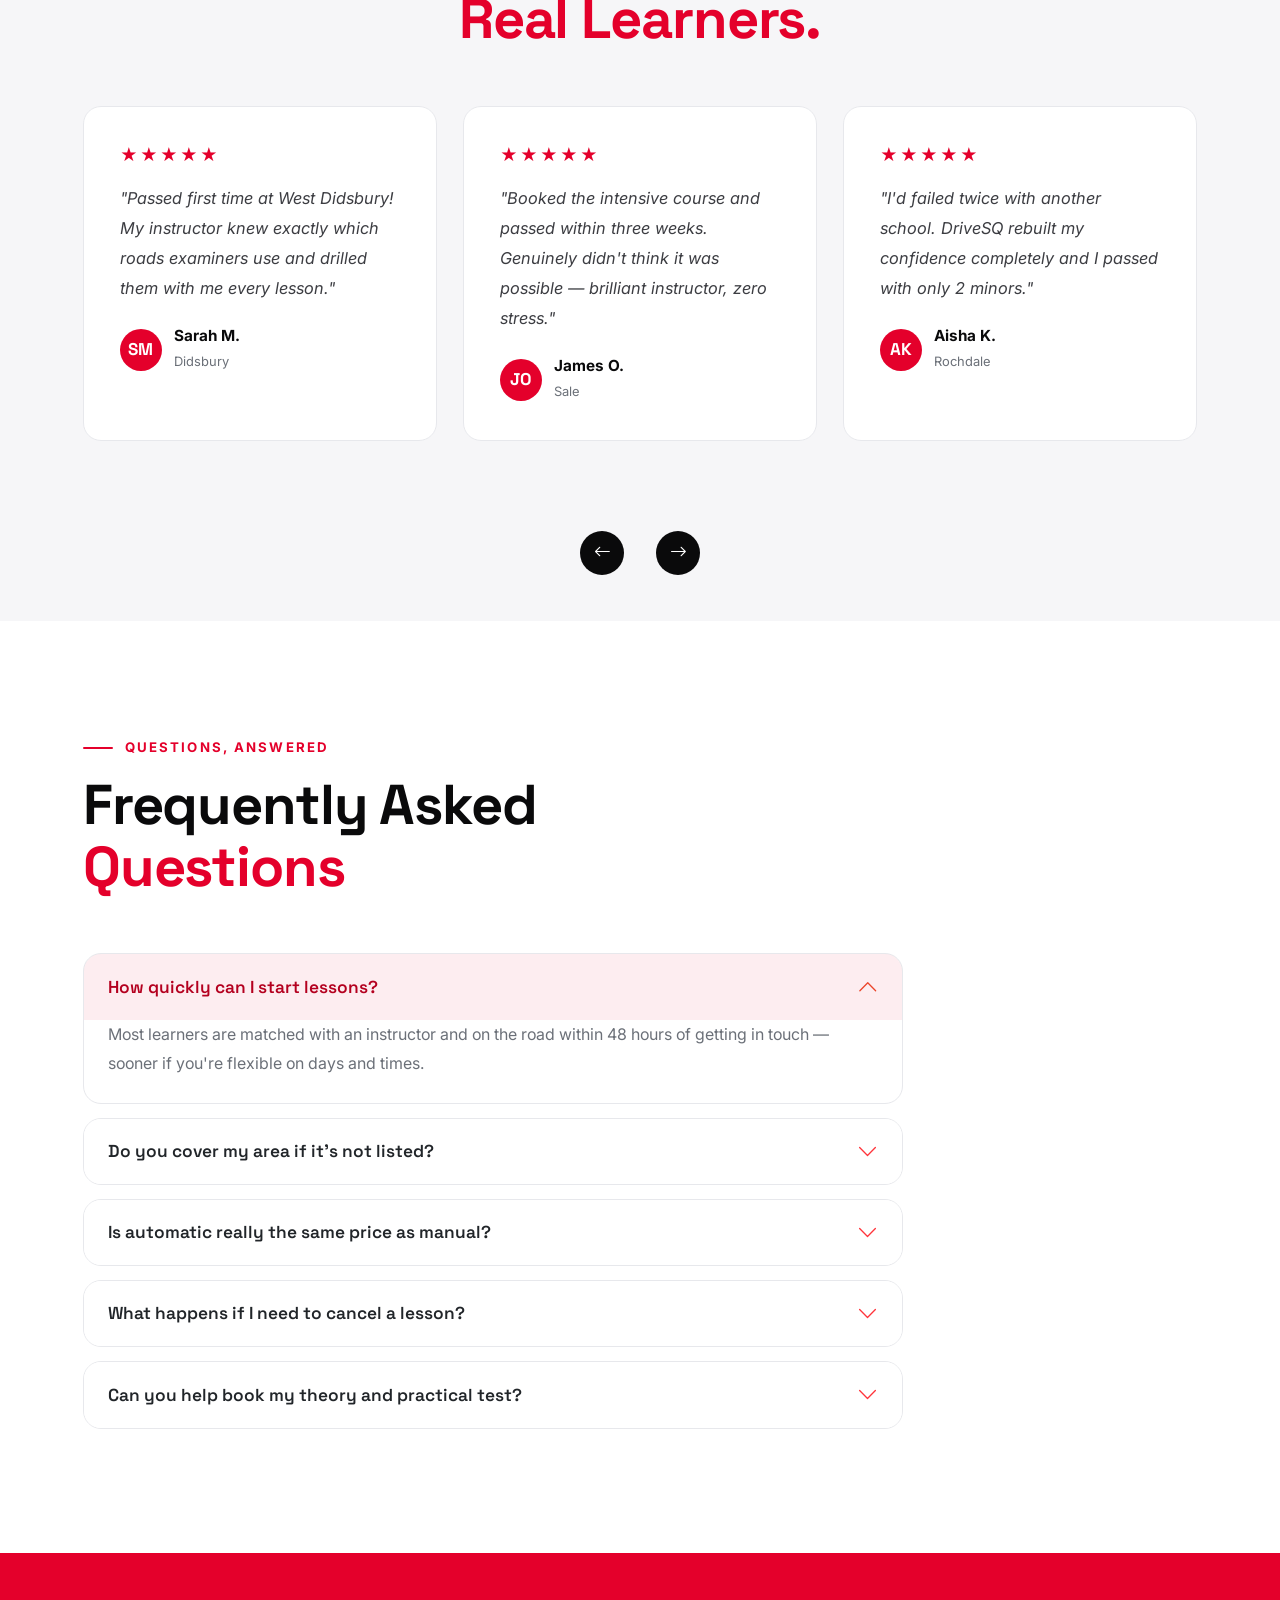
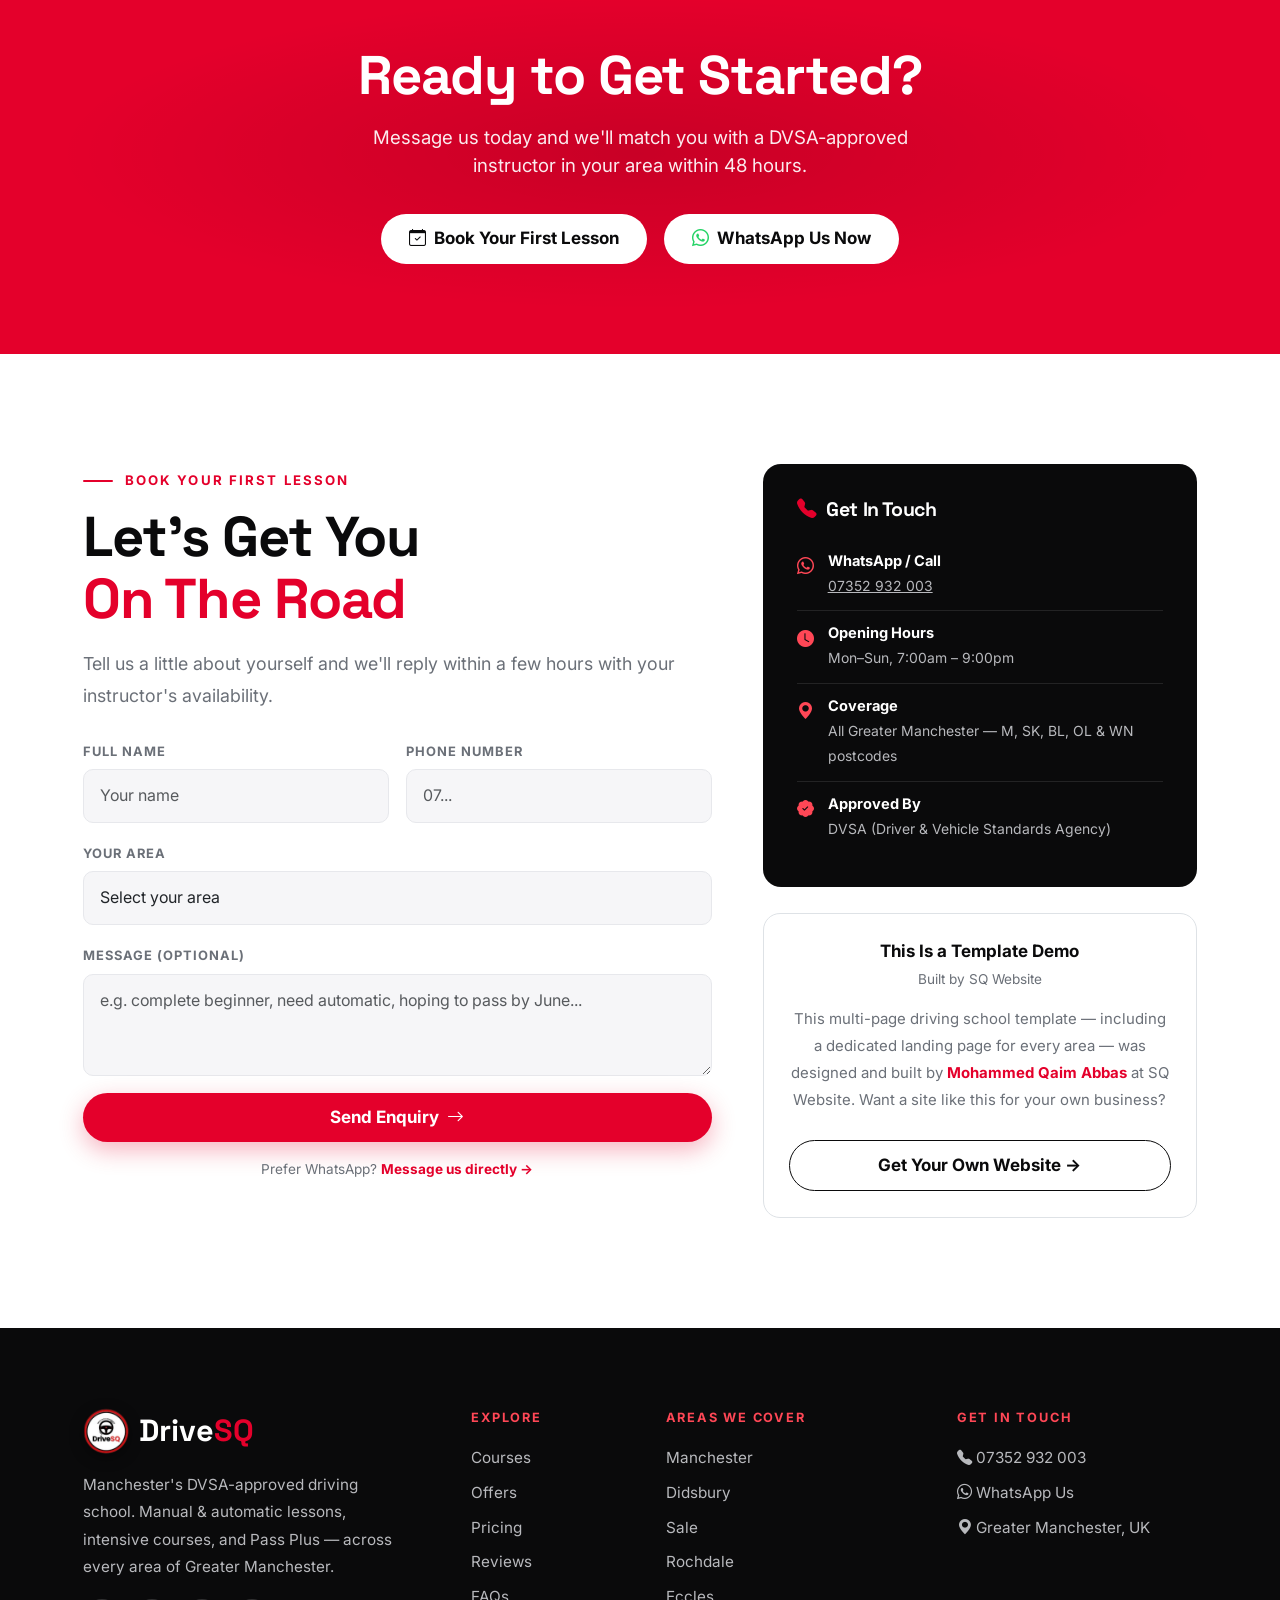
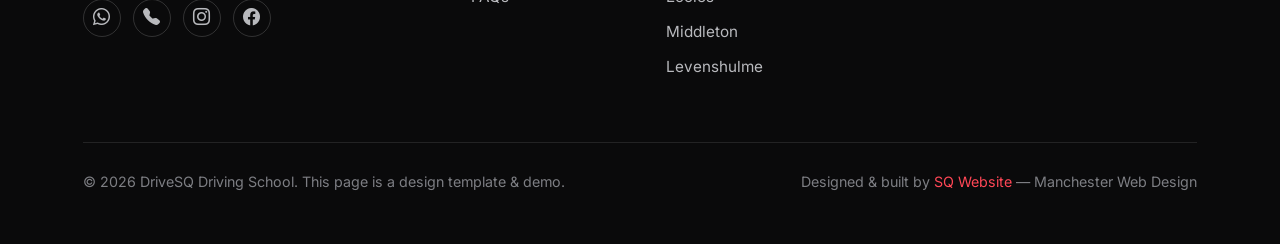
==== commit 0f89f7c1: "Add animated network-map showcase, hero parallax, and magnetic buttons Glad you like it — pushed it " ====
--- a/drivesq/index.html
+++ b/drivesq/index.html
@@ -105,8 +105,10 @@
 <!-- HERO -->
 <section class="hero" id="home">
   <div class="stripes"></div>
-  <div class="glow glow-1"></div>
-  <div class="glow glow-2"></div>
+  <div class="hero-parallax" id="heroParallax">
+    <div class="glow glow-1"></div>
+    <div class="glow glow-2"></div>
+  </div>
   <div class="container position-relative" style="z-index:2;">
     <div class="row align-items-center g-5">
       <div class="col-lg-7">
@@ -558,6 +560,53 @@
   </div>
 </section>
 
+<!-- NETWORK MAP -->
+<section class="network-section">
+  <div class="stripes"></div>
+  <div class="glow glow-1"></div>
+  <div class="glow glow-2"></div>
+  <div class="container">
+    <div class="sec-head center reveal" style="margin-left:auto;margin-right:auto;">
+      <div class="eyebrow">One Connected Network</div>
+      <h2 class="sec-title">One Instructor Network.<br><span class="text-red">Seven Areas. Zero Compromise.</span></h2>
+      <p class="sec-body">Every area below is a real, live instructor network — not a page we bolted on for search engines. Tap a point to explore it.</p>
+    </div>
+
+    <div class="network-wrap reveal">
+      <svg viewBox="0 0 600 600" role="img" aria-label="Map of DriveSQ coverage across Manchester, Didsbury, Sale, Rochdale, Eccles, Middleton and Levenshulme">
+        <g data-idx="1"><line class="network-line" x1="300" y1="300" x2="300" y2="90"/><circle class="pulse-dot" r="4"><animateMotion dur="3.4s" repeatCount="indefinite" path="M300,300 L300,90"/></circle></g>
+        <g data-idx="2"><line class="network-line" x1="300" y1="300" x2="464.2" y2="169.1"/><circle class="pulse-dot" r="4"><animateMotion dur="3.4s" repeatCount="indefinite" path="M300,300 L464.2,169.1"/></circle></g>
+        <g data-idx="3"><line class="network-line" x1="300" y1="300" x2="504.7" y2="346.7"/><circle class="pulse-dot" r="4"><animateMotion dur="3.4s" repeatCount="indefinite" path="M300,300 L504.7,346.7"/></circle></g>
+        <g data-idx="4"><line class="network-line" x1="300" y1="300" x2="391.1" y2="489.2"/><circle class="pulse-dot" r="4"><animateMotion dur="3.4s" repeatCount="indefinite" path="M300,300 L391.1,489.2"/></circle></g>
+        <g data-idx="5"><line class="network-line" x1="300" y1="300" x2="208.9" y2="489.2"/><circle class="pulse-dot" r="4"><animateMotion dur="3.4s" repeatCount="indefinite" path="M300,300 L208.9,489.2"/></circle></g>
+        <g data-idx="6"><line class="network-line" x1="300" y1="300" x2="95.3" y2="346.7"/><circle class="pulse-dot" r="4"><animateMotion dur="3.4s" repeatCount="indefinite" path="M300,300 L95.3,346.7"/></circle></g>
+        <g data-idx="7"><line class="network-line" x1="300" y1="300" x2="135.8" y2="169.1"/><circle class="pulse-dot" r="4"><animateMotion dur="3.4s" repeatCount="indefinite" path="M300,300 L135.8,169.1"/></circle></g>
+
+        <g class="network-hub">
+          <circle class="hub-ring" cx="300" cy="300" r="50"/>
+          <circle class="hub-core" cx="300" cy="300" r="42"/>
+          <text x="300" y="307">SQ</text>
+        </g>
+
+        <a href="areas/manchester.html" class="network-node"><circle class="node-core" cx="300" cy="90" r="9"/><text x="300" y="68">Manchester</text></a>
+        <a href="areas/didsbury.html" class="network-node"><circle class="node-core" cx="464.2" cy="169.1" r="9"/><text x="464.2" y="147.1">Didsbury</text></a>
+        <a href="areas/sale.html" class="network-node"><circle class="node-core" cx="504.7" cy="346.7" r="9"/><text x="504.7" y="372.7">Sale</text></a>
+        <a href="areas/rochdale.html" class="network-node"><circle class="node-core" cx="391.1" cy="489.2" r="9"/><text x="391.1" y="515.2">Rochdale</text></a>
+        <a href="areas/eccles.html" class="network-node"><circle class="node-core" cx="208.9" cy="489.2" r="9"/><text x="208.9" y="515.2">Eccles</text></a>
+        <a href="areas/middleton.html" class="network-node"><circle class="node-core" cx="95.3" cy="346.7" r="9"/><text x="95.3" y="372.7">Middleton</text></a>
+        <a href="areas/levenshulme.html" class="network-node"><circle class="node-core" cx="135.8" cy="169.1" r="9"/><text x="135.8" y="147.1">Levenshulme</text></a>
+      </svg>
+    </div>
+
+    <div class="network-stats reveal">
+      <div class="nstat"><b><span data-count="90">0</span>%+</b><span>Pass Rate</span></div>
+      <div class="nstat"><b><span data-count="12">0</span></b><span>DVSA Instructors</span></div>
+      <div class="nstat"><b><span data-count="7">0</span></b><span>Connected Areas</span></div>
+      <div class="nstat"><b><span data-count="2500">0</span>+</b><span>Learners Taught</span></div>
+    </div>
+  </div>
+</section>
+
 <!-- ABOUT / WHY US -->
 <section id="about">
   <div class="container">
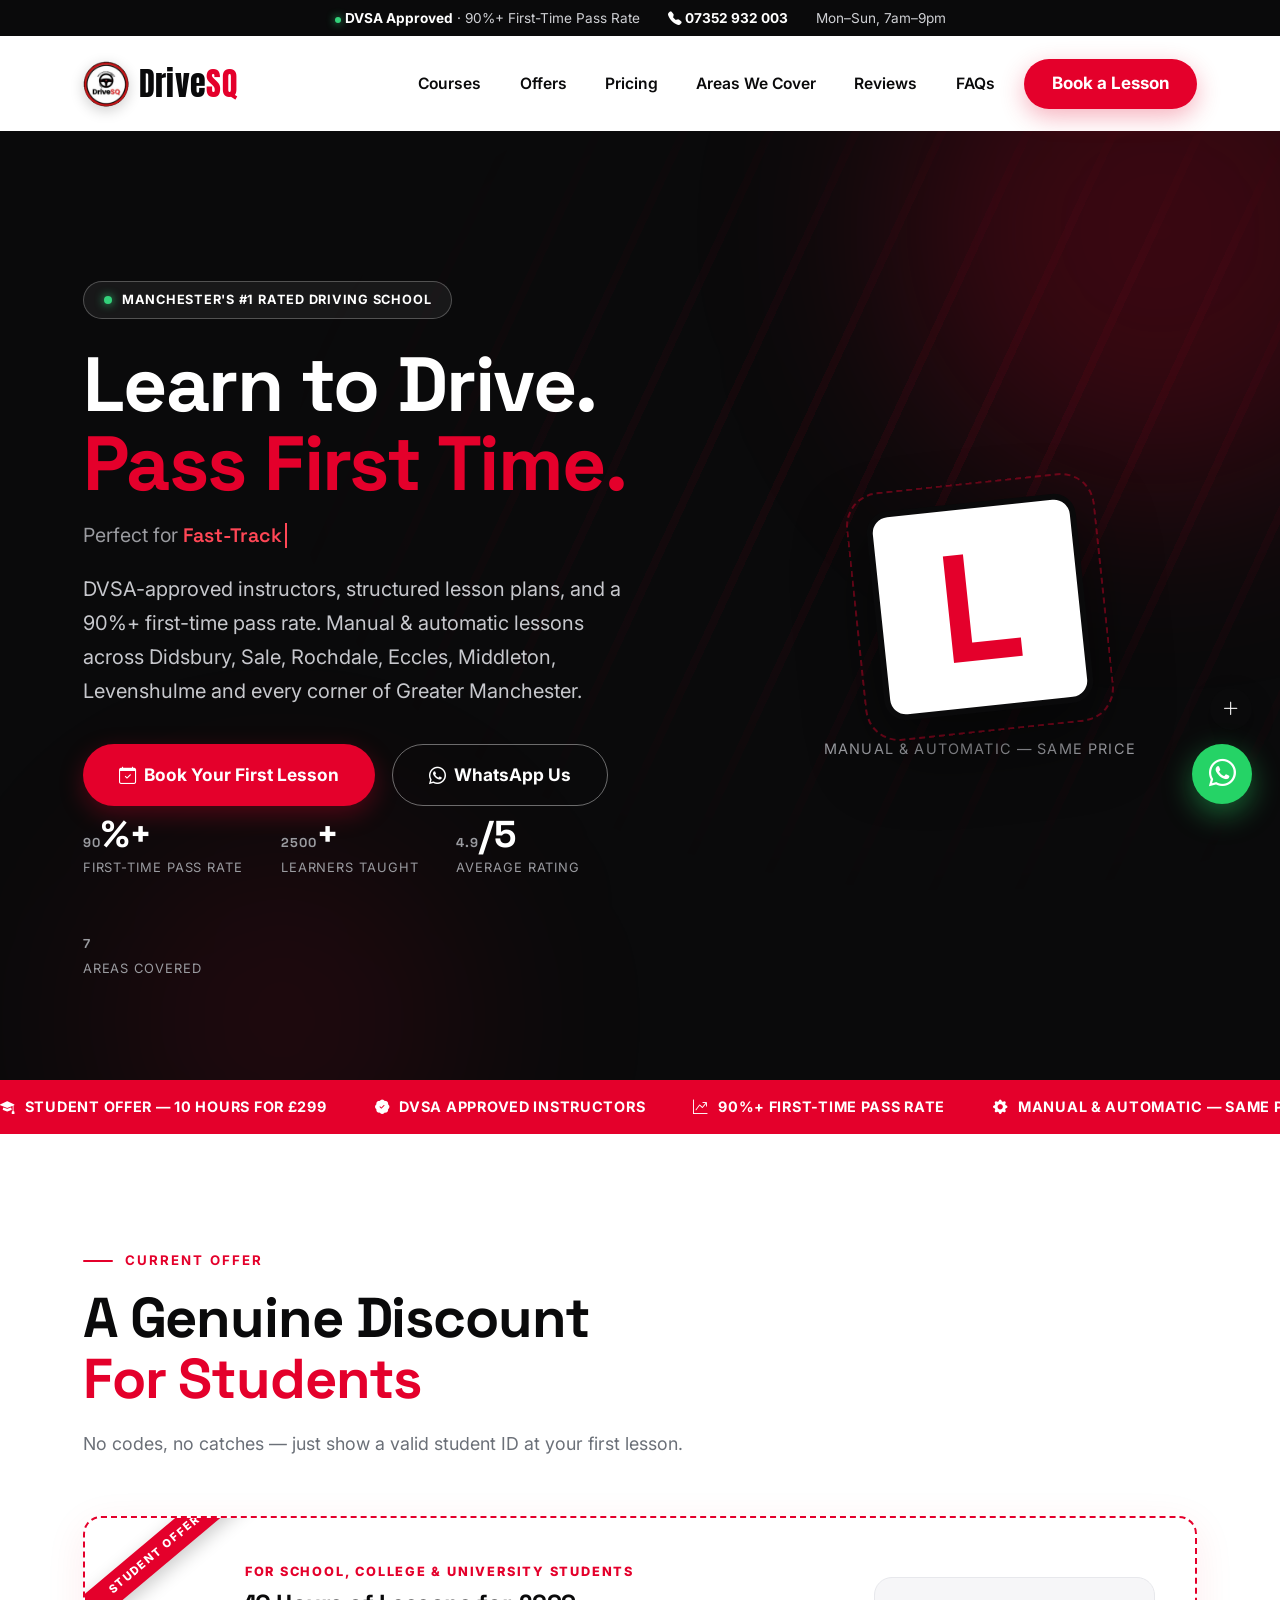
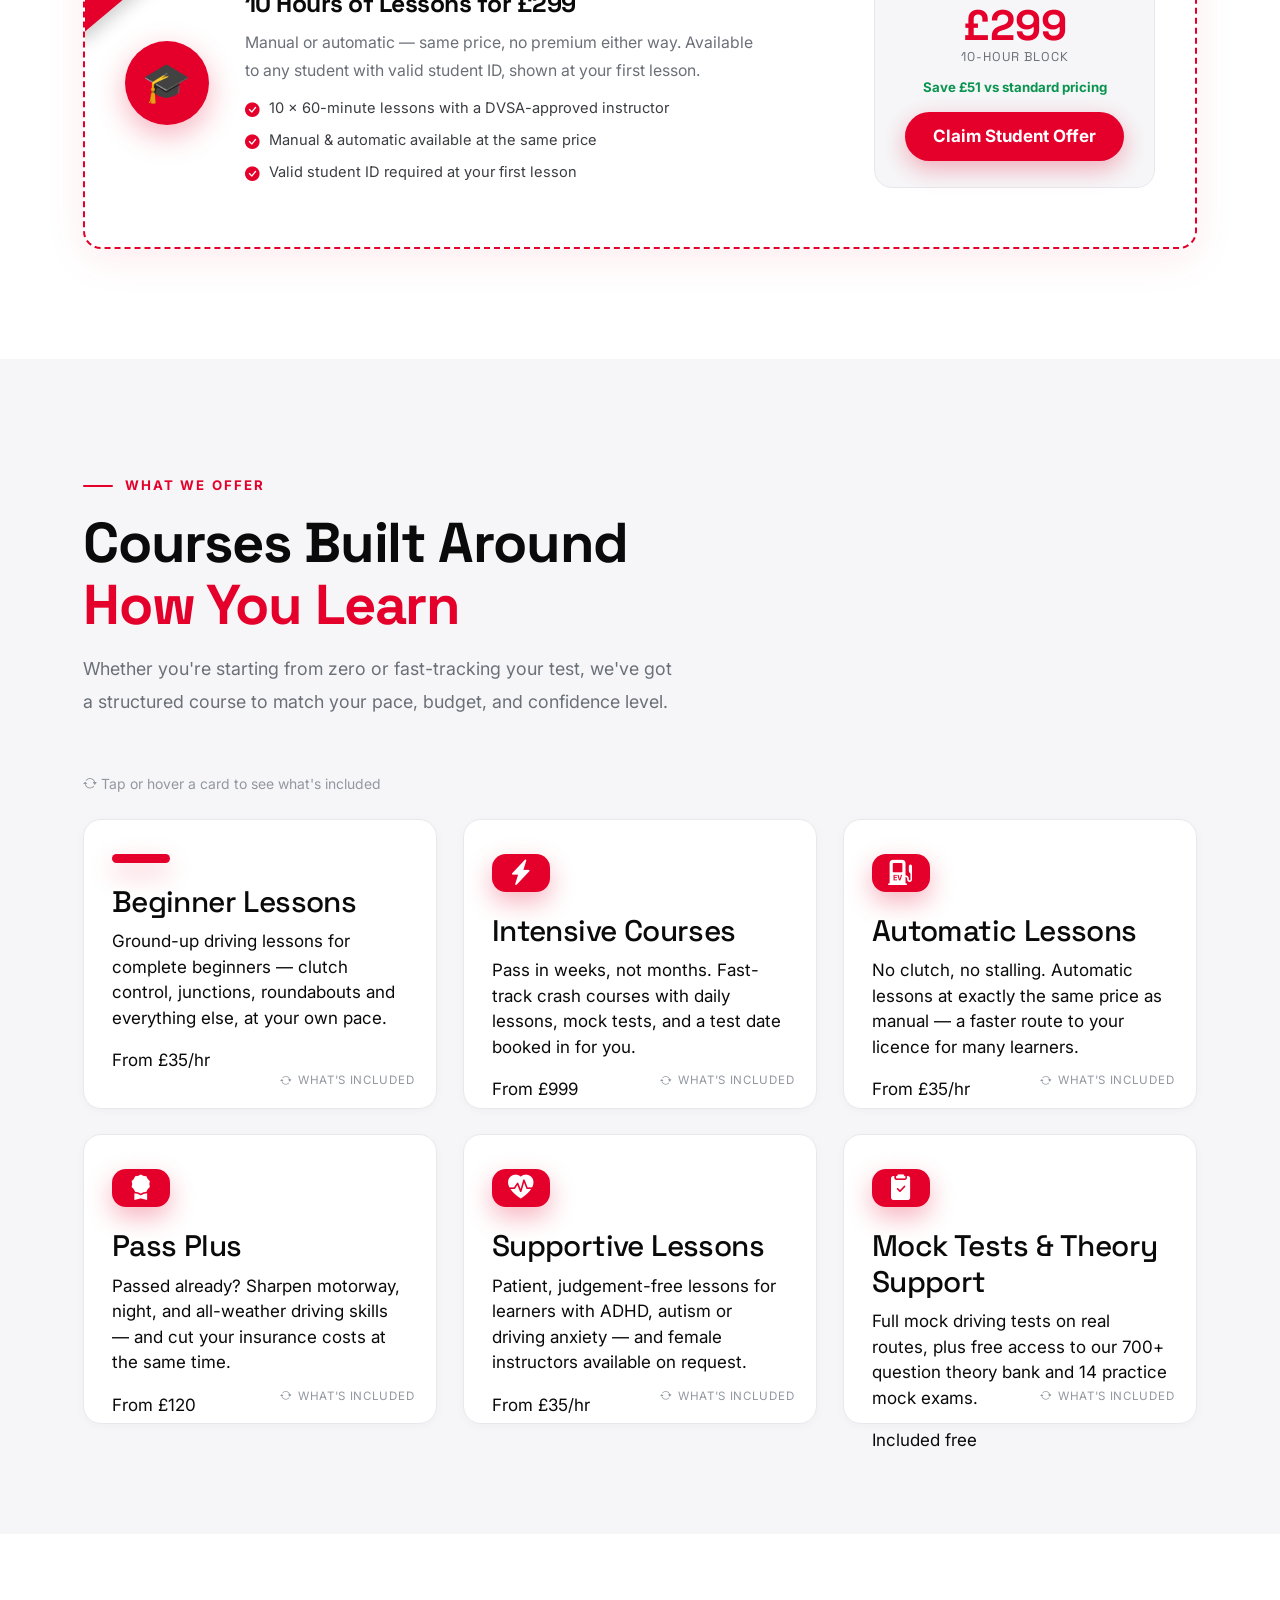
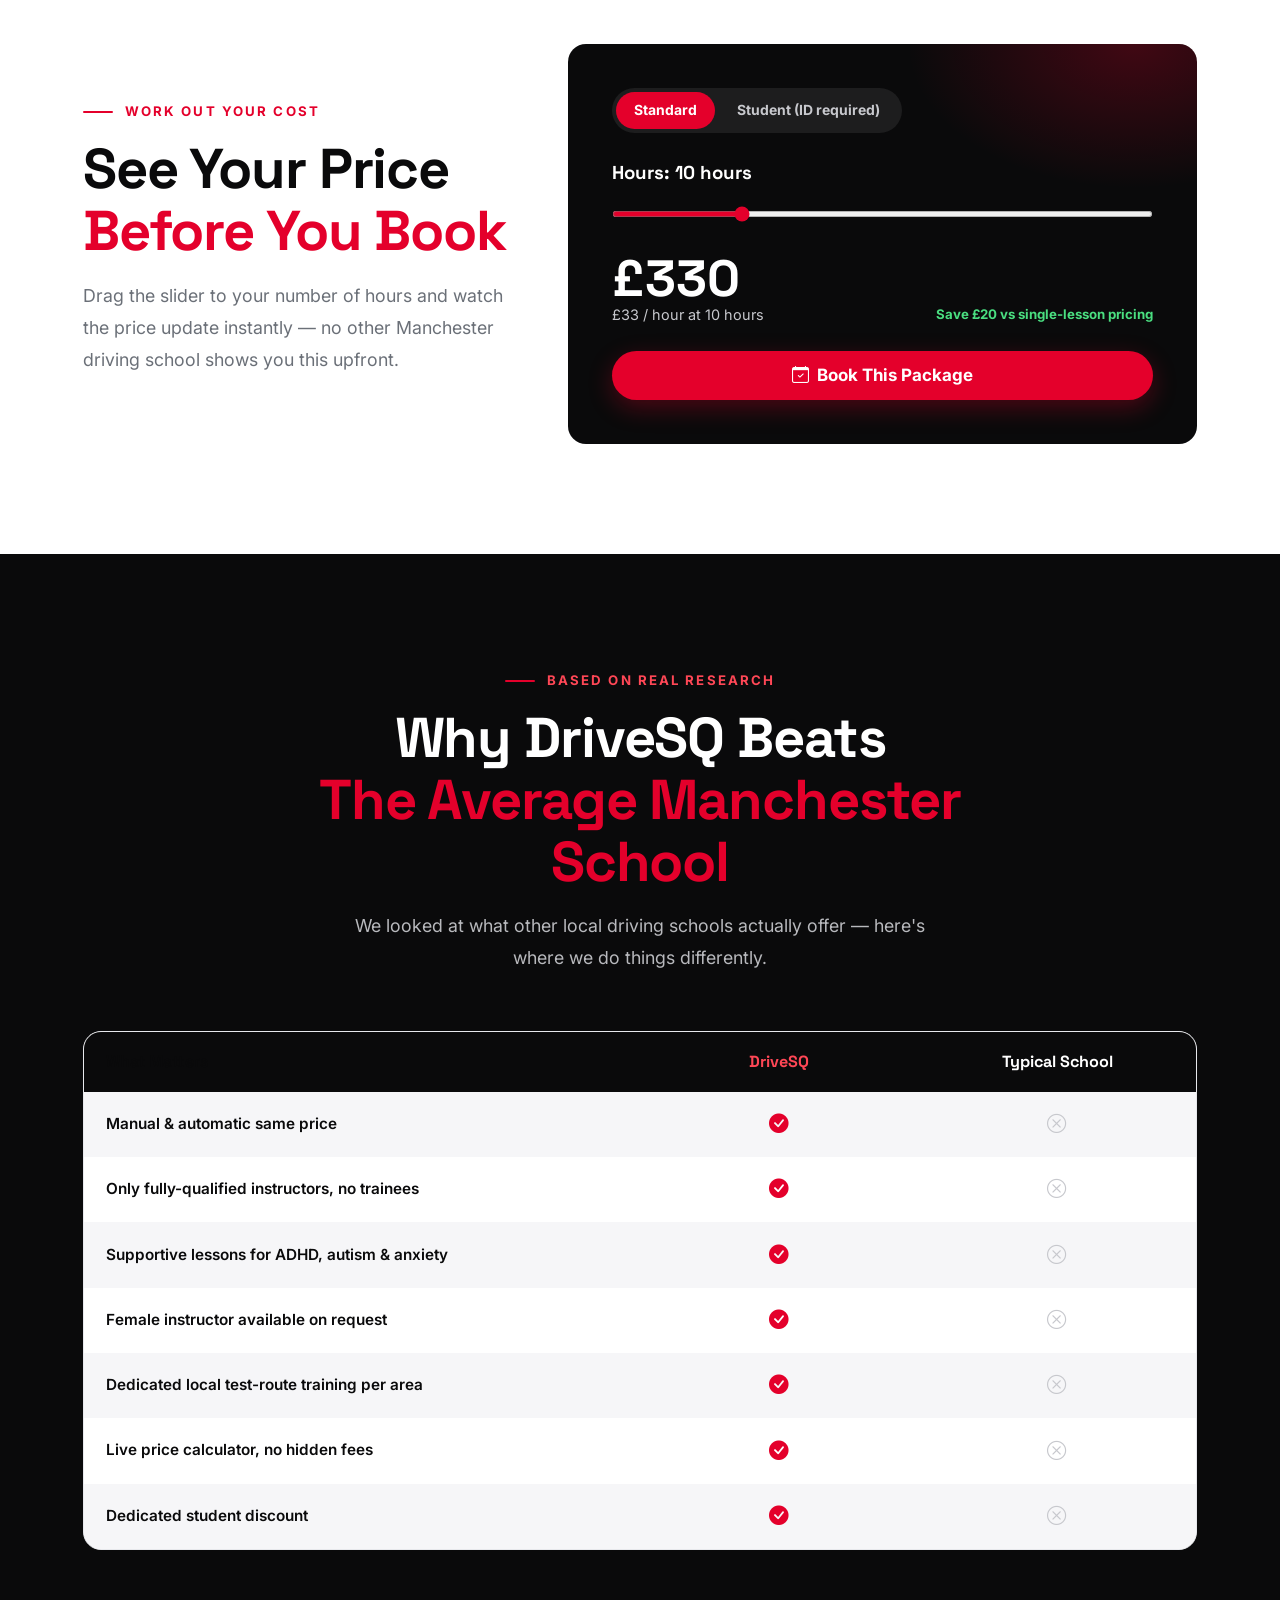
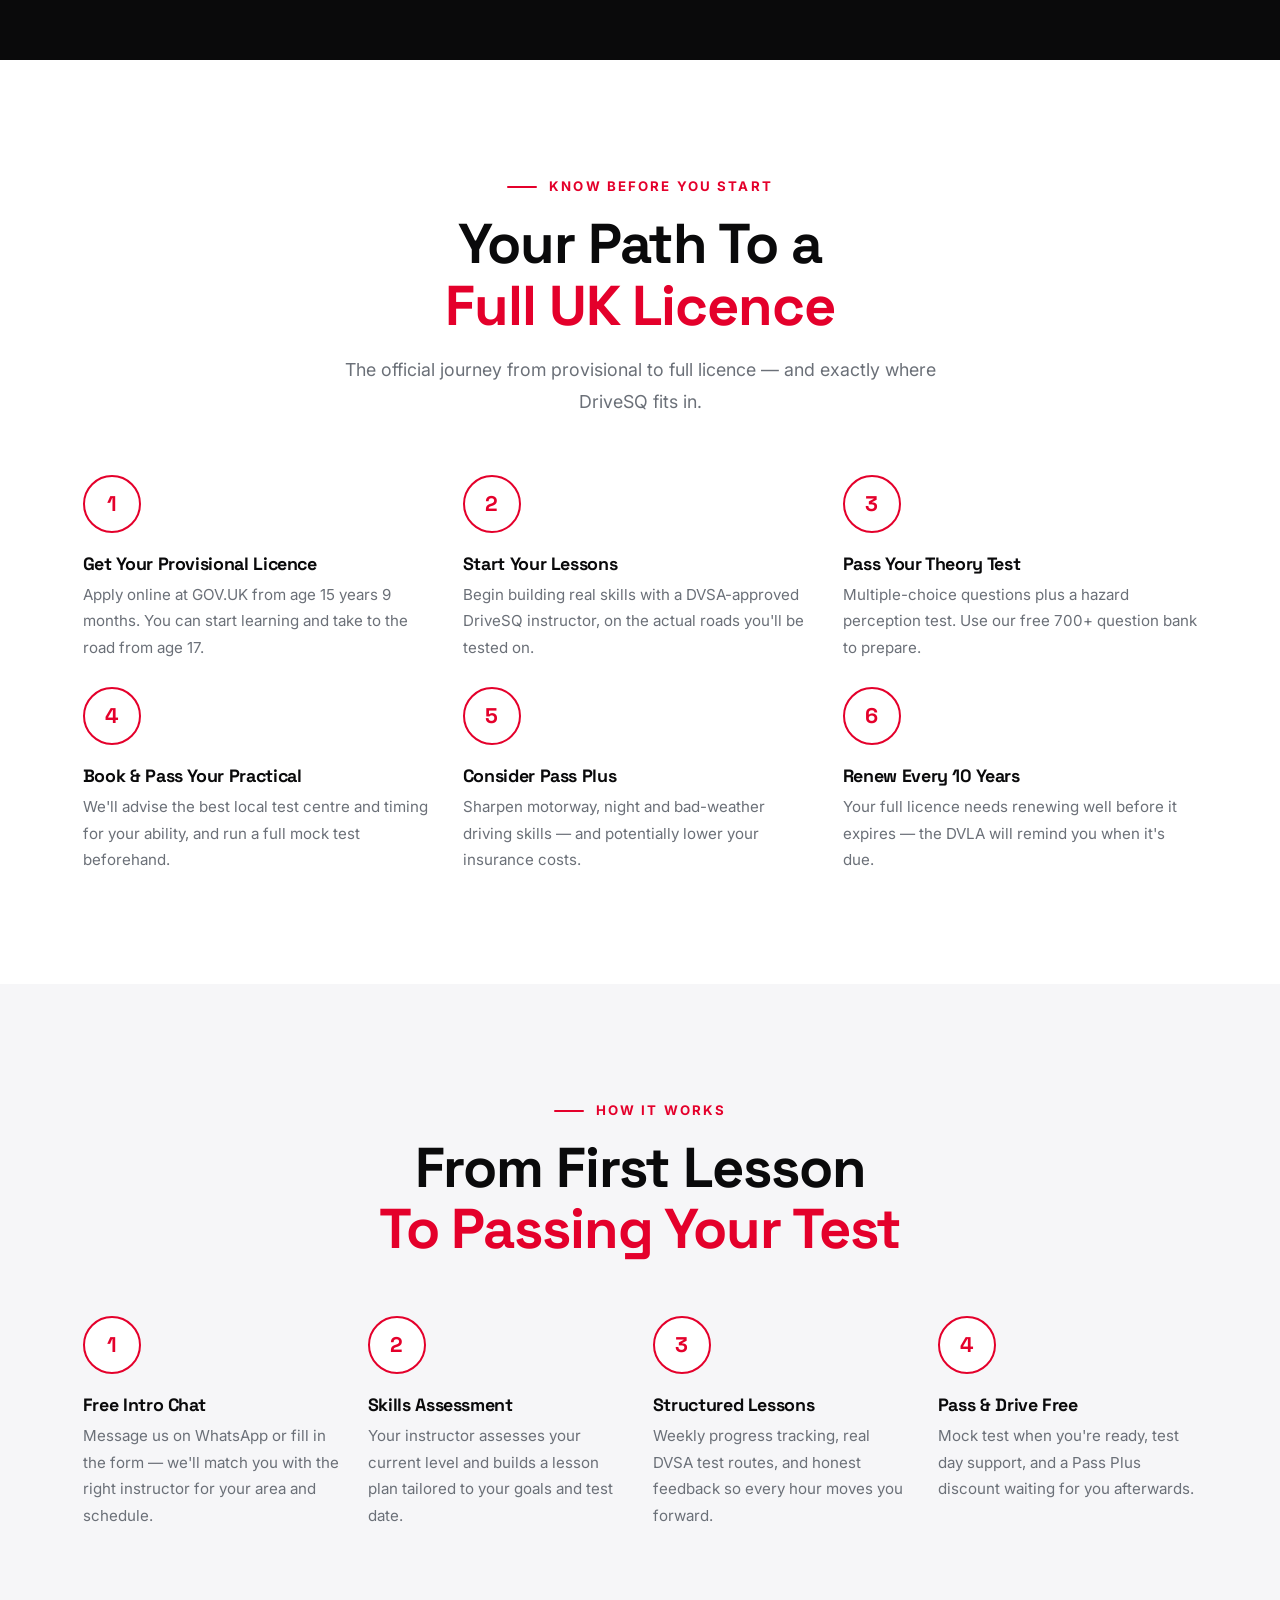
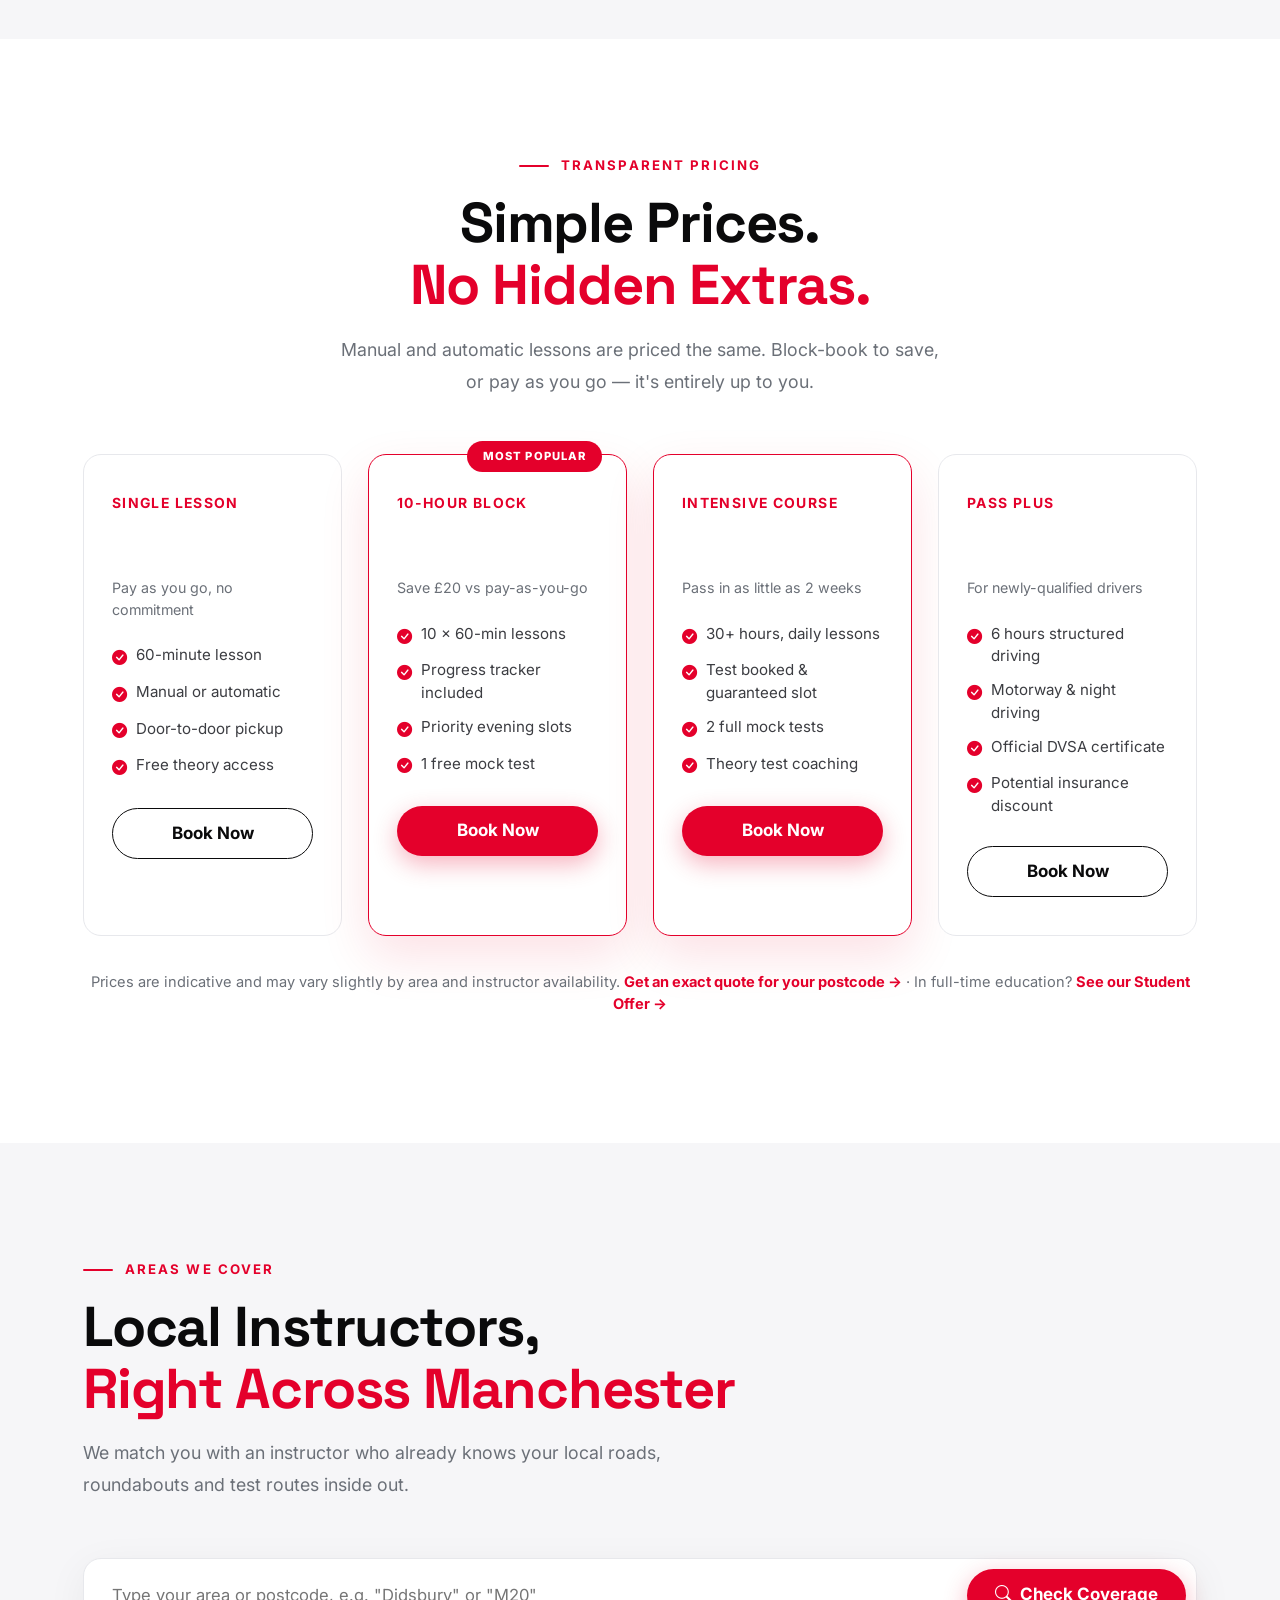
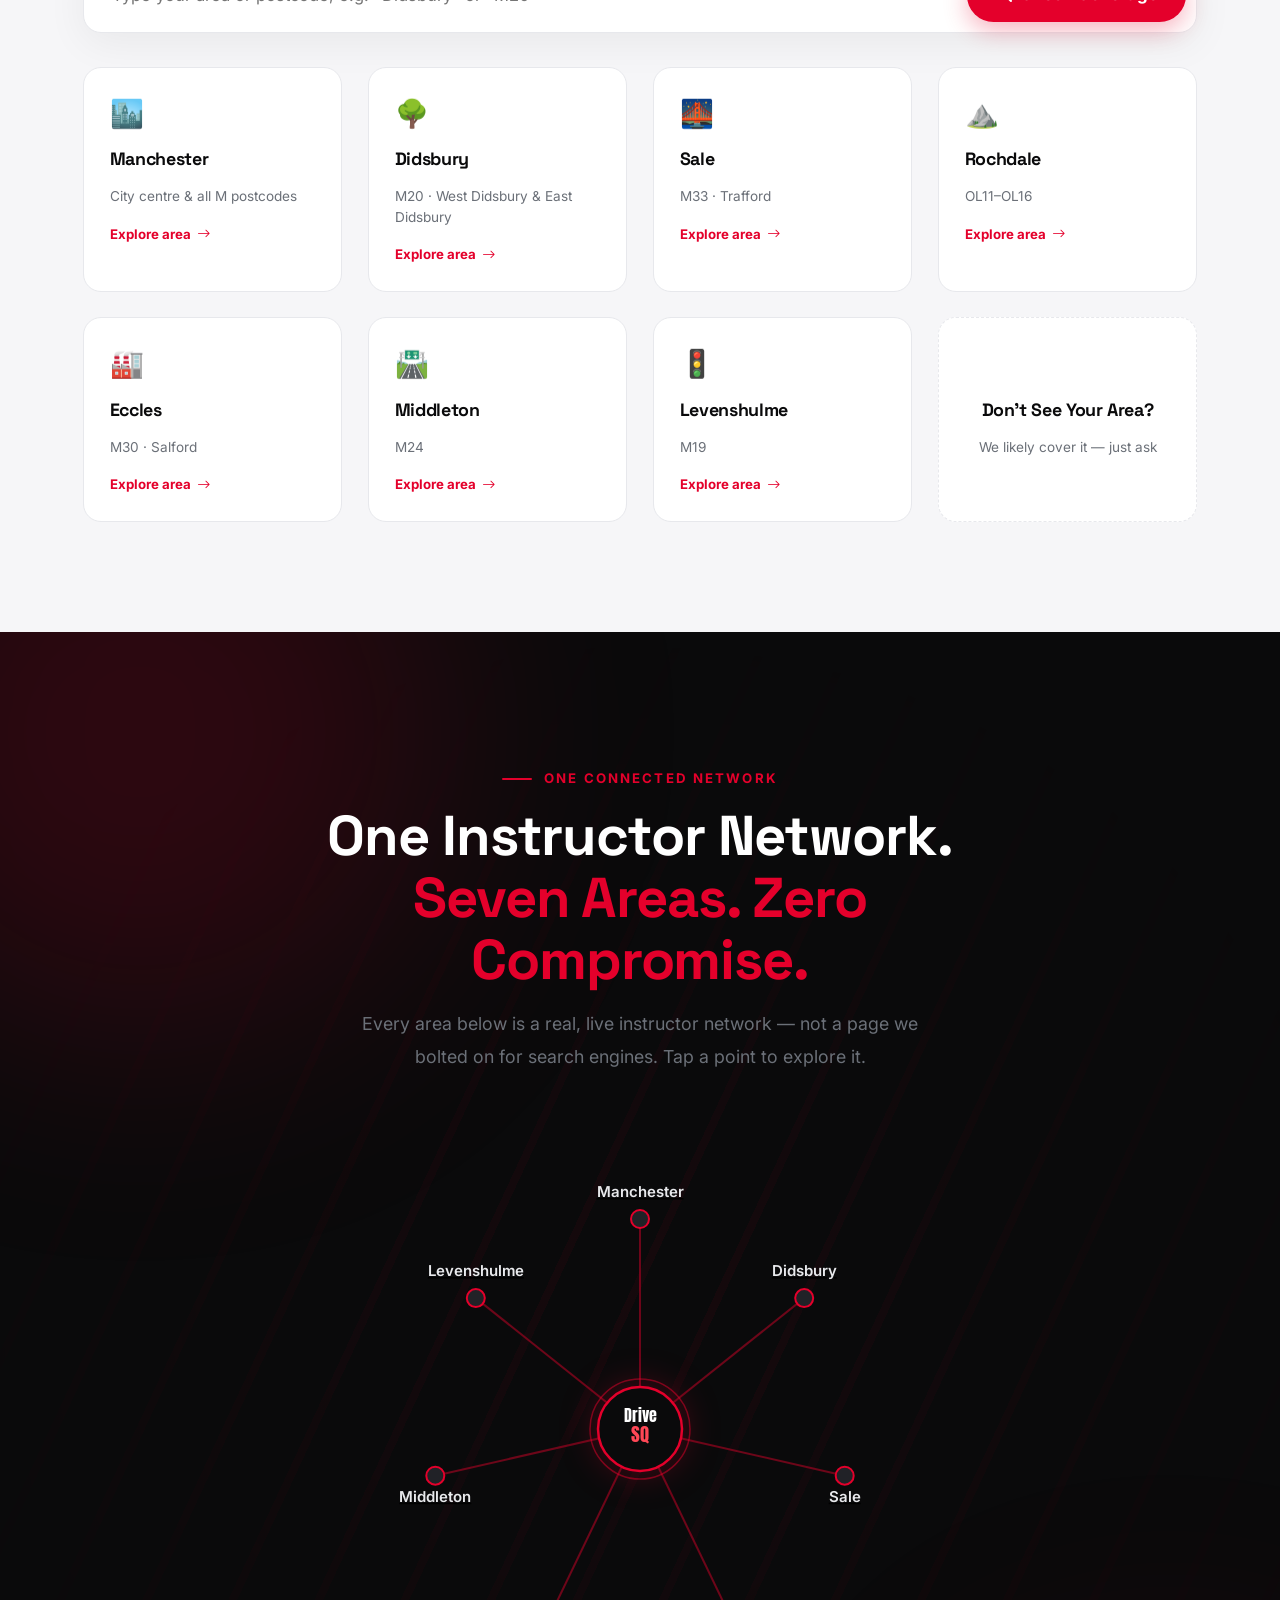
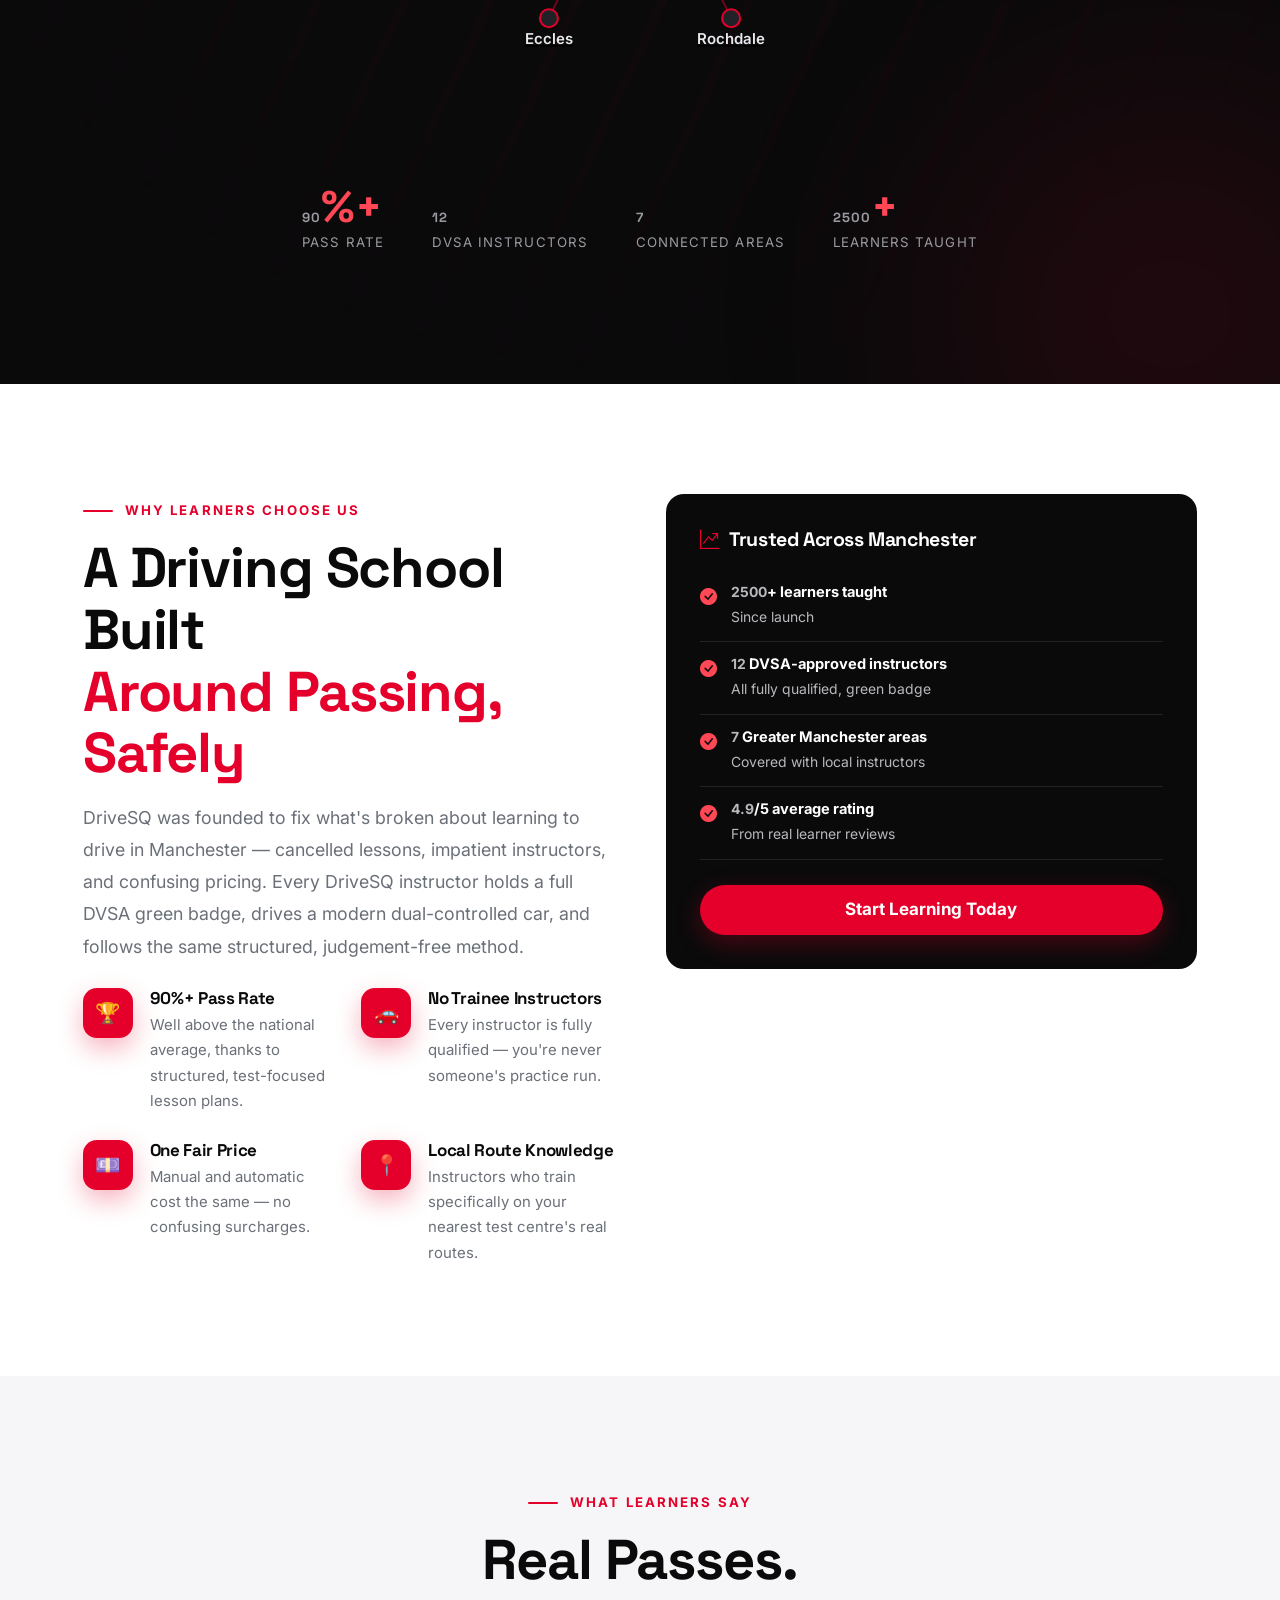
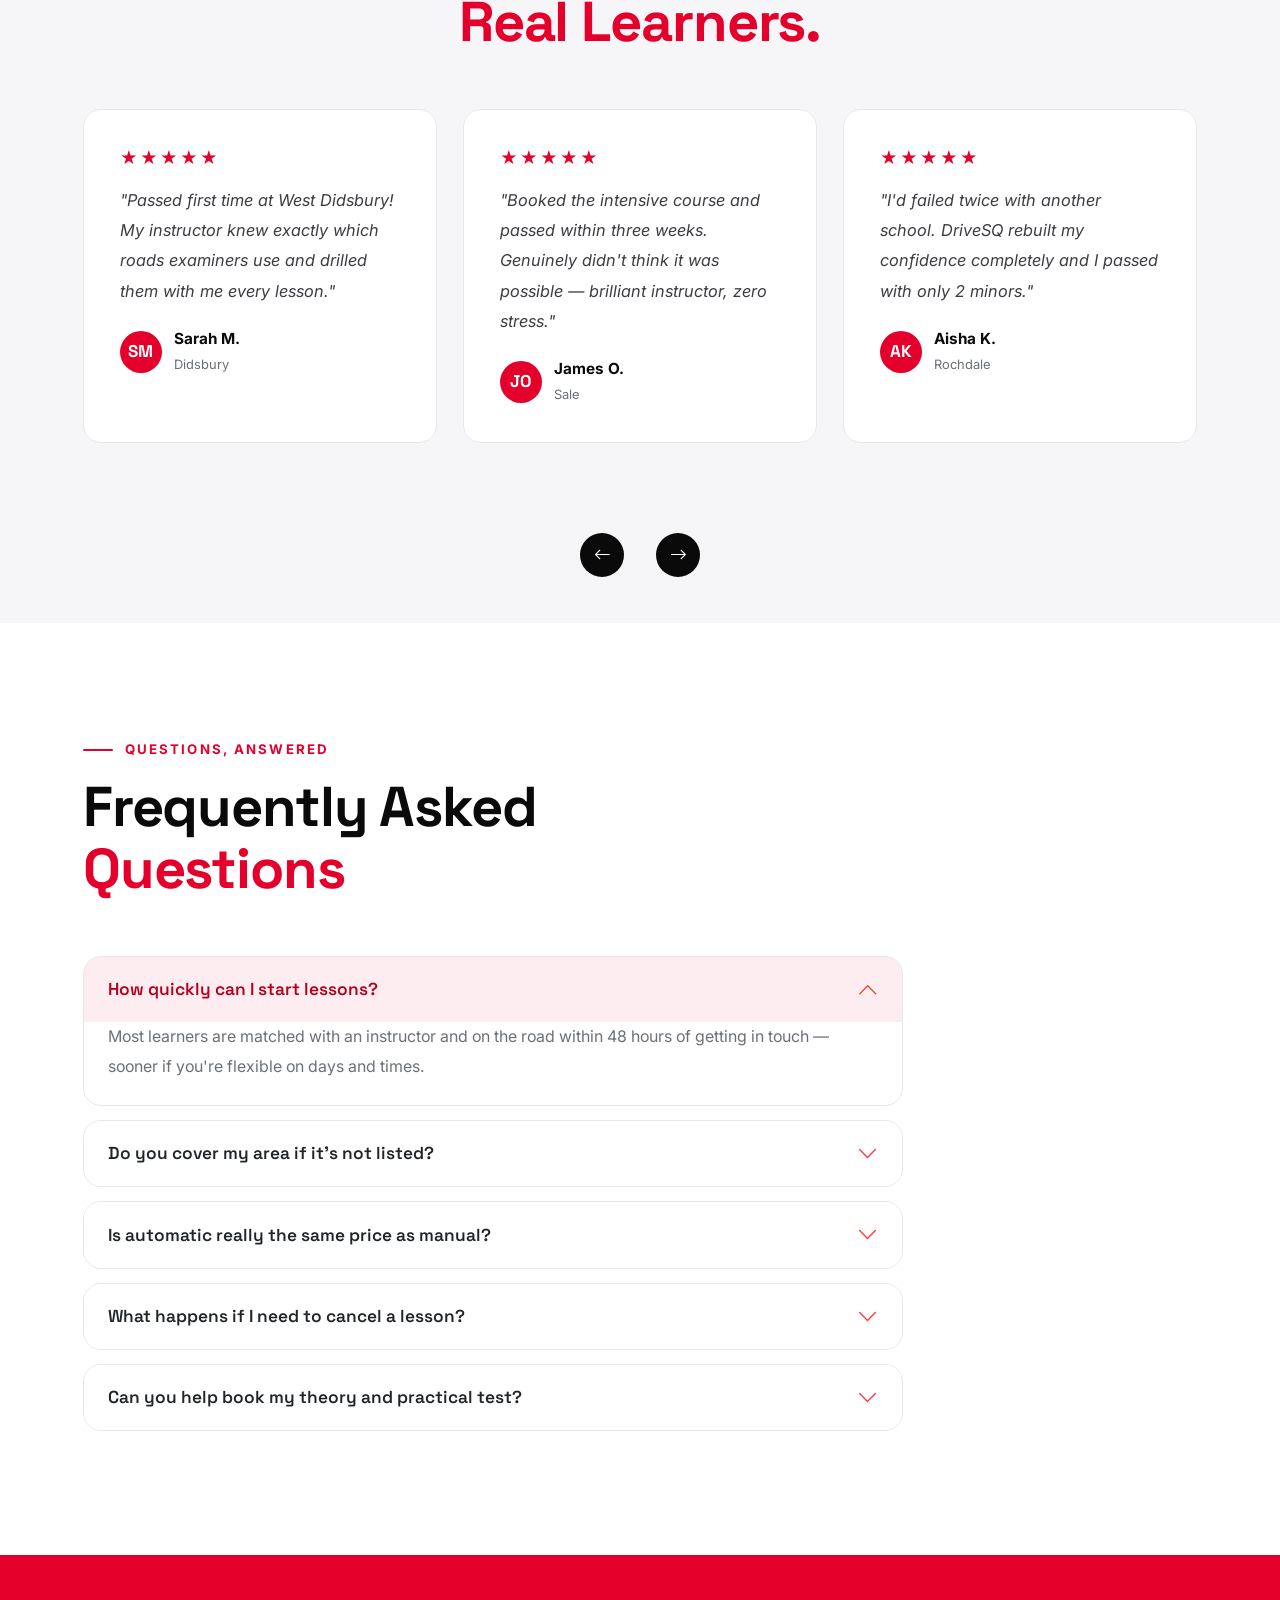
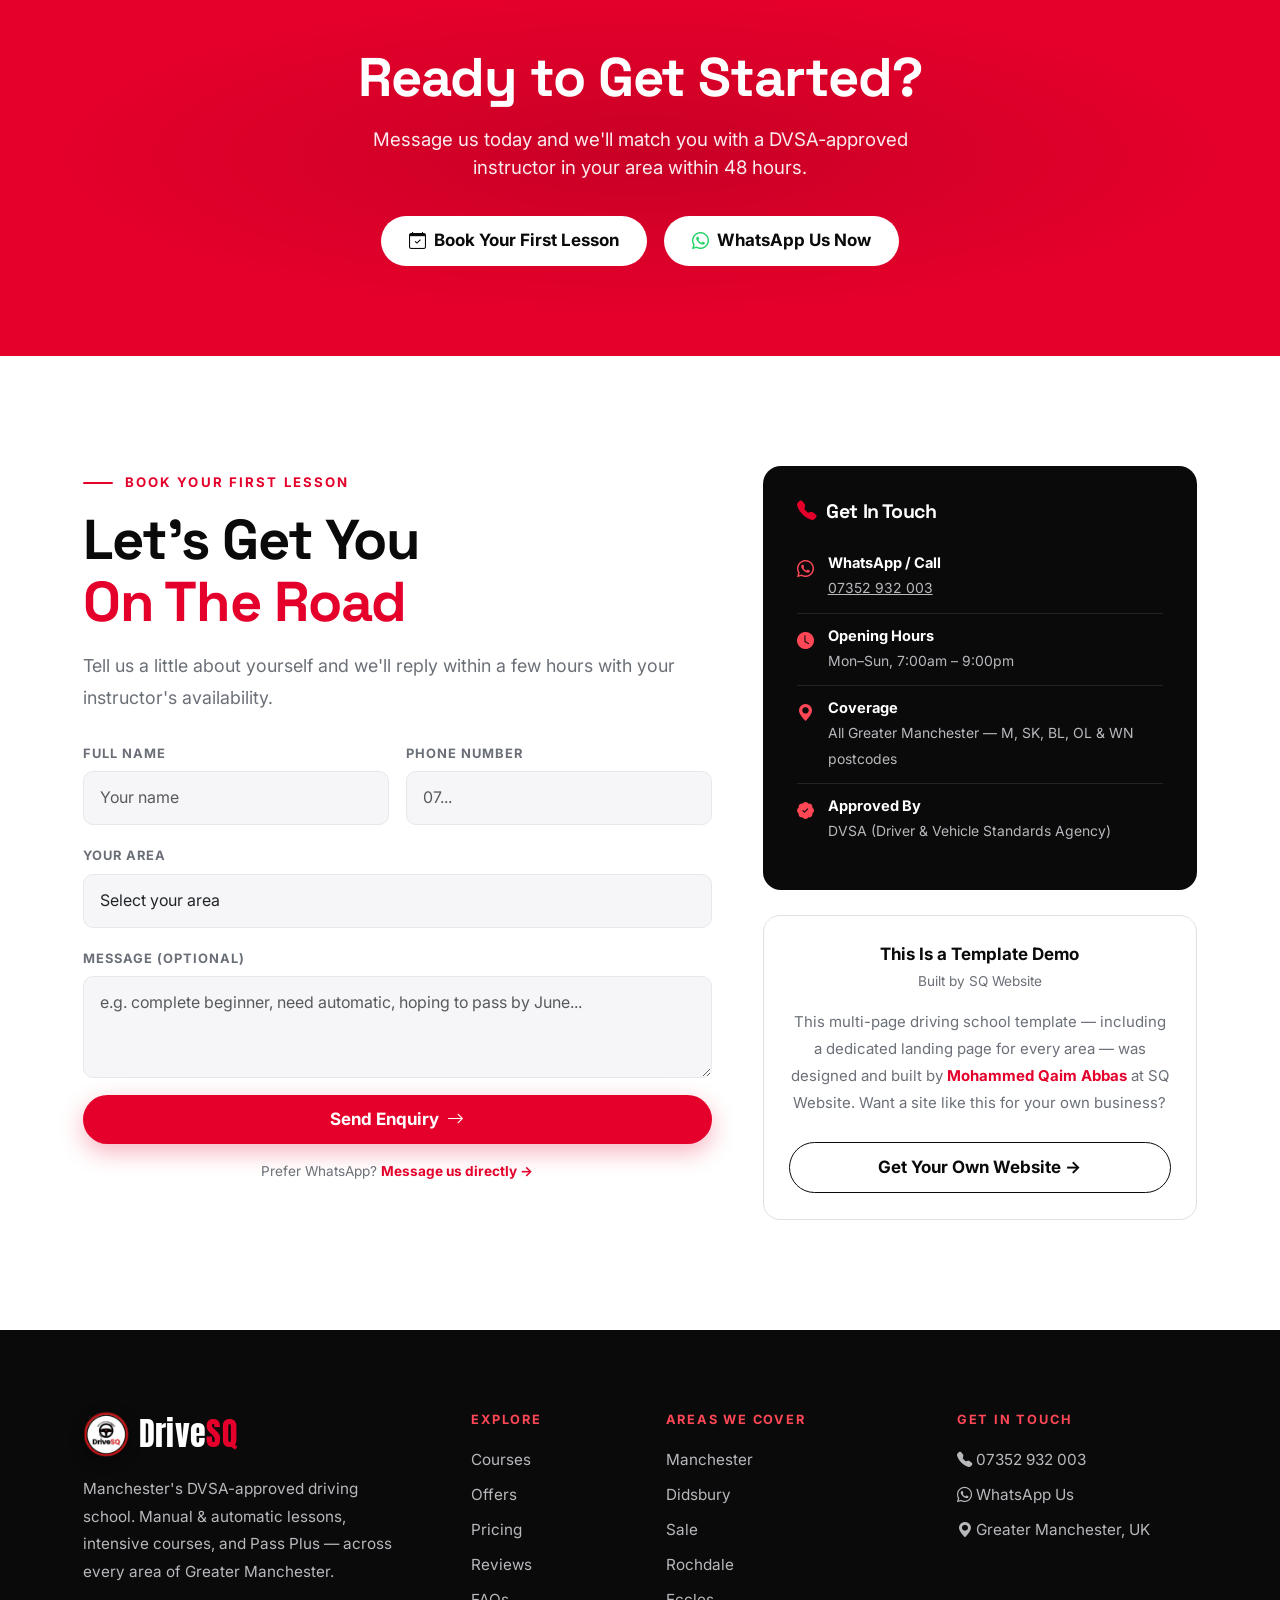
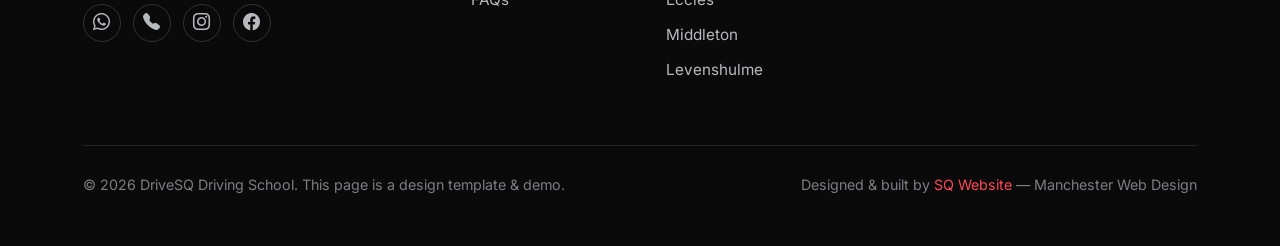
==== commit 31a6d010: "Match the real DriveSQ wordmark font, and label the network hub - Added Anton (Google Fonts) as --fo" ====
--- a/drivesq/index.html
+++ b/drivesq/index.html
@@ -8,7 +8,7 @@
 <title>DriveSQ | Manchester Driving School — DVSA Approved, 90%+ Pass Rate</title>
 <link rel="icon" type="image/png" href="assets/logo-mark.png">
 <link rel="preconnect" href="https://fonts.googleapis.com">
-<link href="https://fonts.googleapis.com/css2?family=Space+Grotesk:wght@500;600;700&family=Inter:wght@400;500;600;700;800&display=swap" rel="stylesheet">
+<link href="https://fonts.googleapis.com/css2?family=Anton&family=Space+Grotesk:wght@500;600;700&family=Inter:wght@400;500;600;700;800&display=swap" rel="stylesheet">
 <link rel="stylesheet" href="https://cdn.jsdelivr.net/npm/bootstrap@5.3.3/dist/css/bootstrap.min.css">
 <link rel="stylesheet" href="https://cdn.jsdelivr.net/npm/bootstrap-icons@1.11.3/font/bootstrap-icons.min.css">
 <link rel="stylesheet" href="assets/style.css">
@@ -585,7 +585,8 @@
         <g class="network-hub">
           <circle class="hub-ring" cx="300" cy="300" r="50"/>
           <circle class="hub-core" cx="300" cy="300" r="42"/>
-          <text x="300" y="307">SQ</text>
+          <text x="300" y="293" class="hub-drive">Drive</text>
+          <text x="300" y="313" class="hub-sq">SQ</text>
         </g>
 
         <a href="areas/manchester.html" class="network-node"><circle class="node-core" cx="300" cy="90" r="9"/><text x="300" y="68">Manchester</text></a>
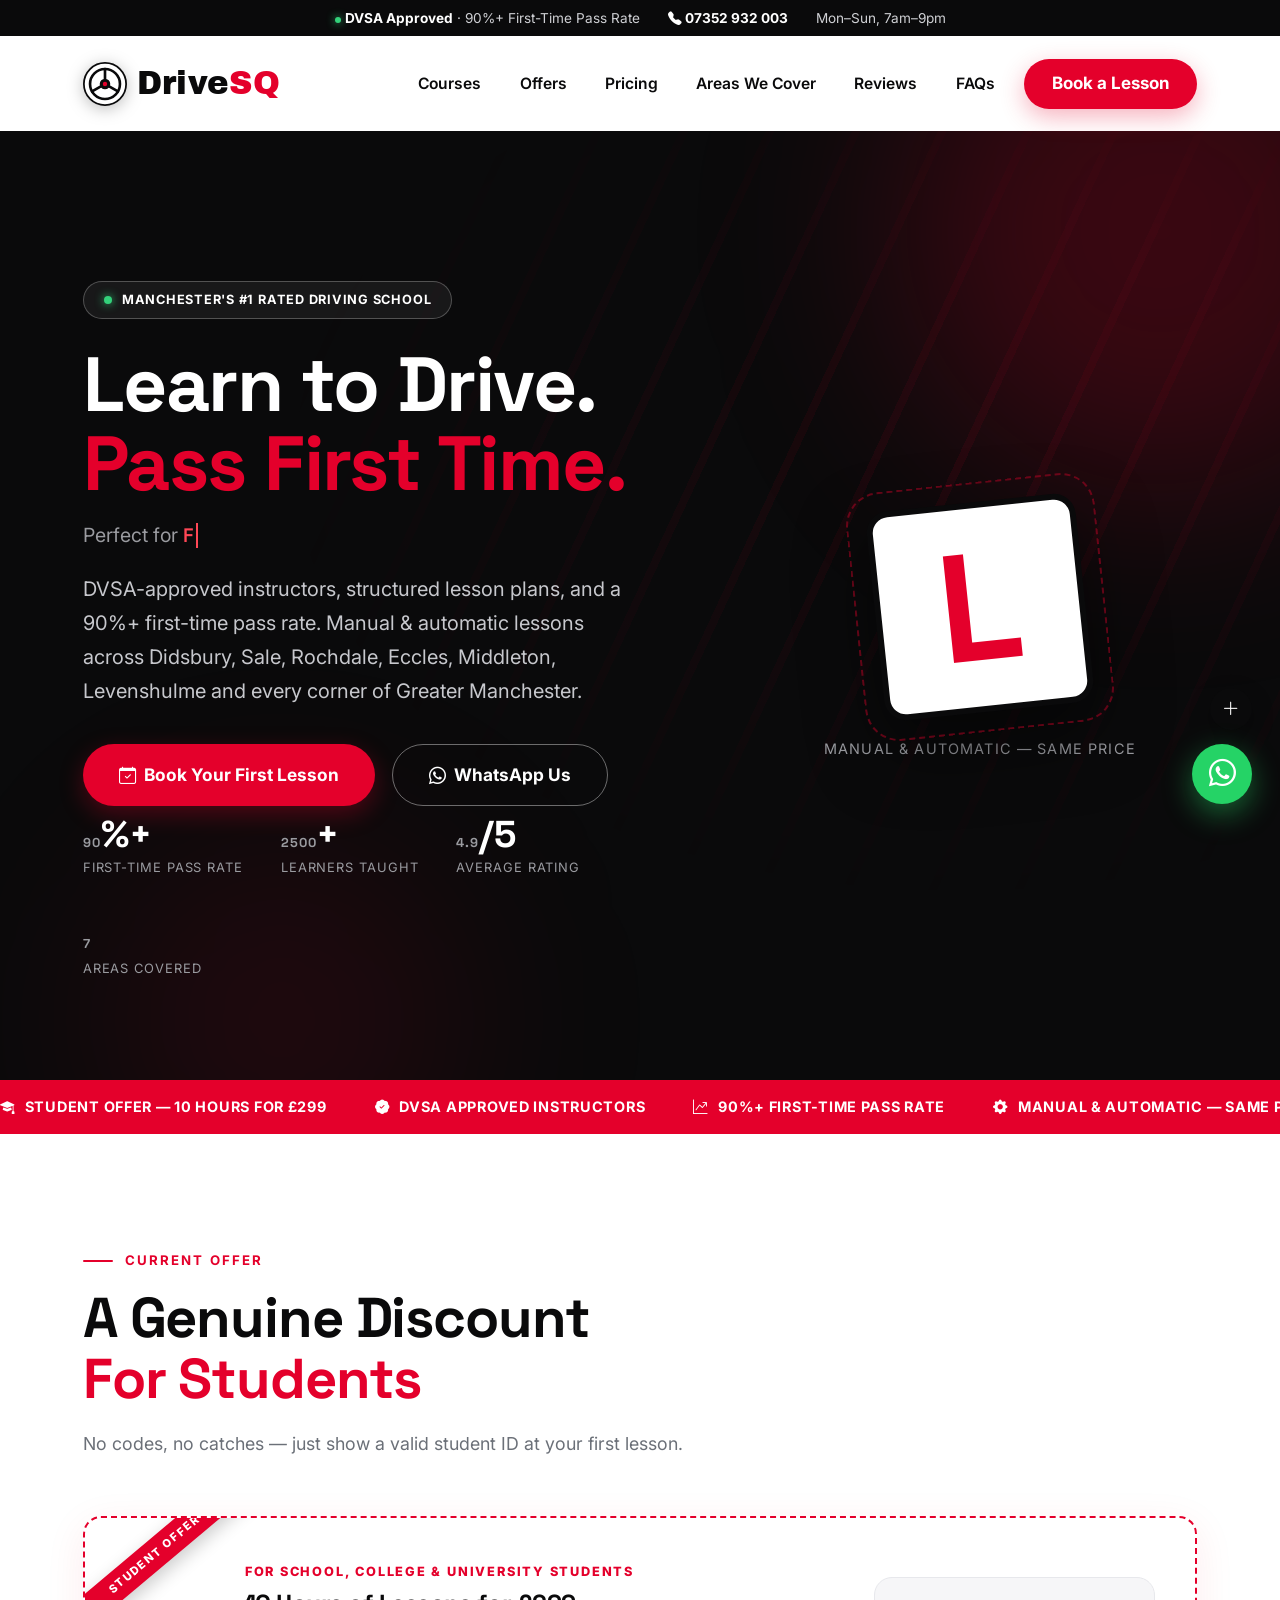
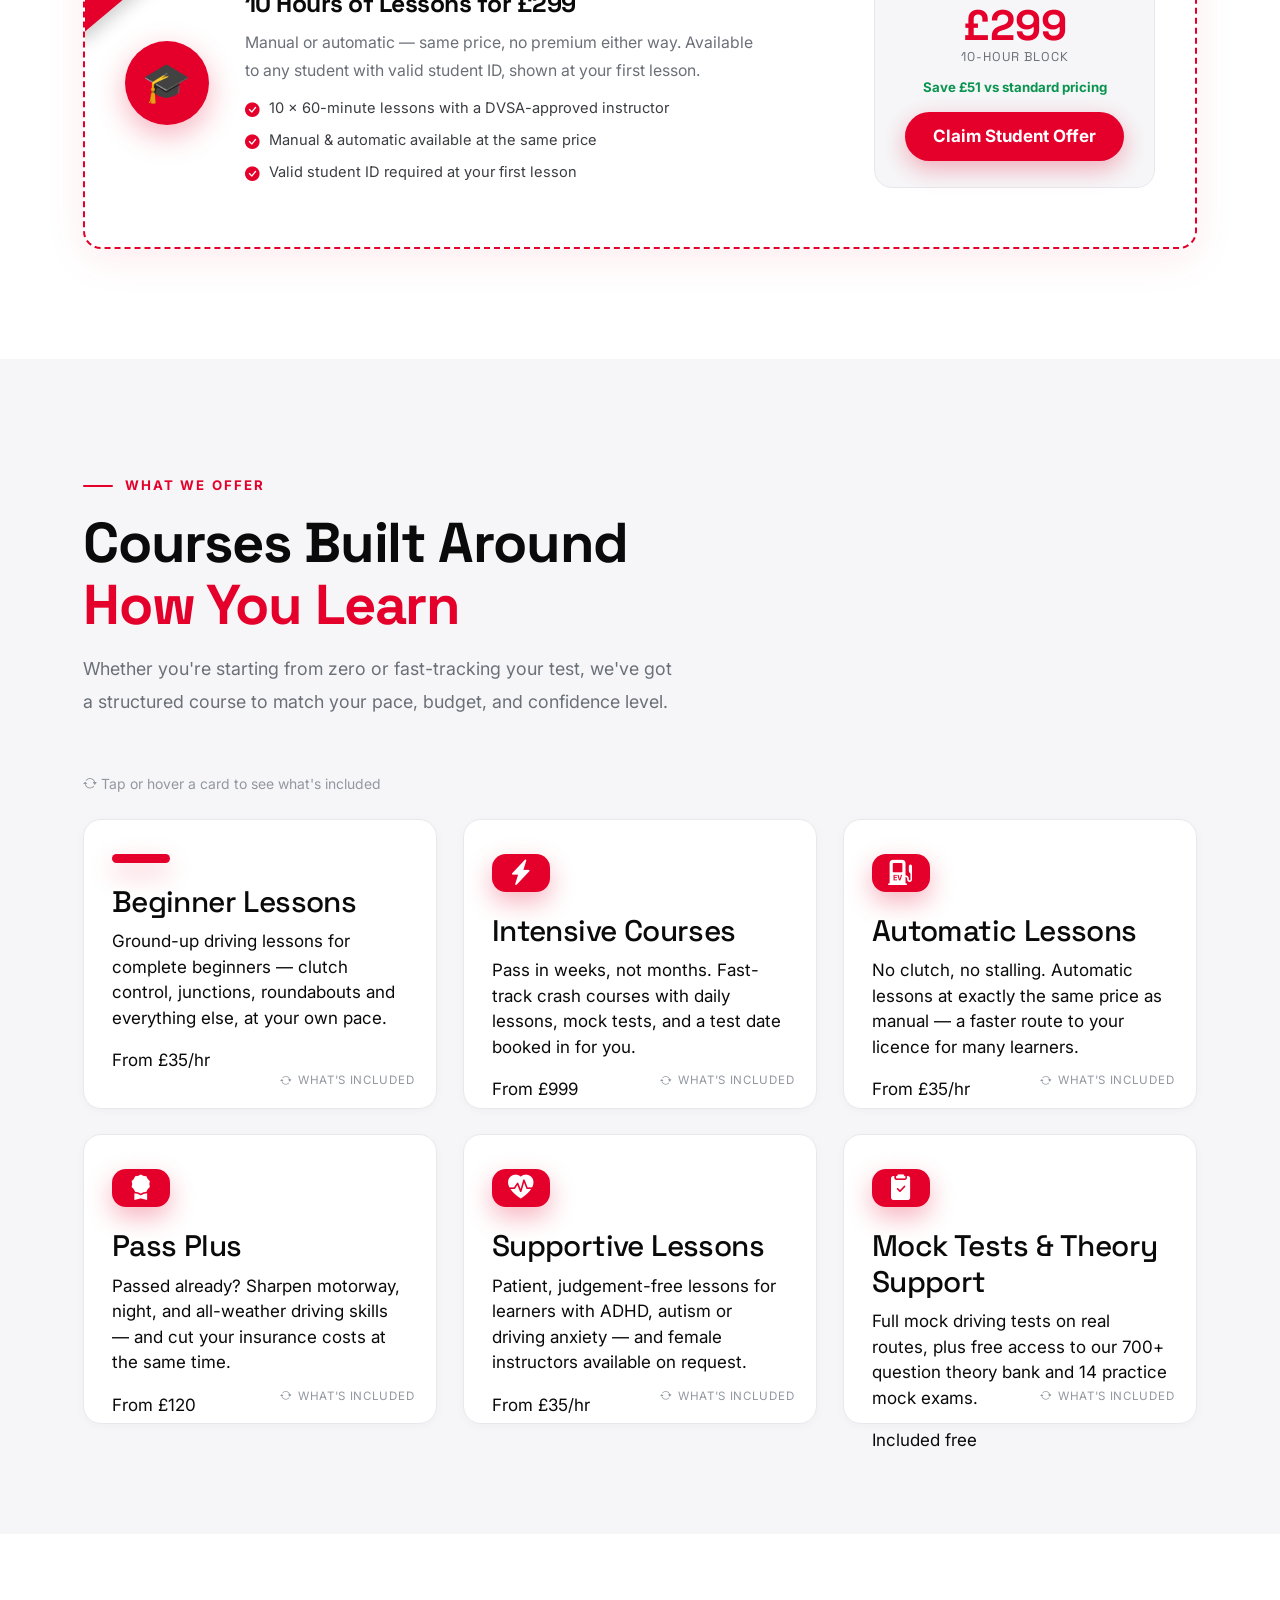
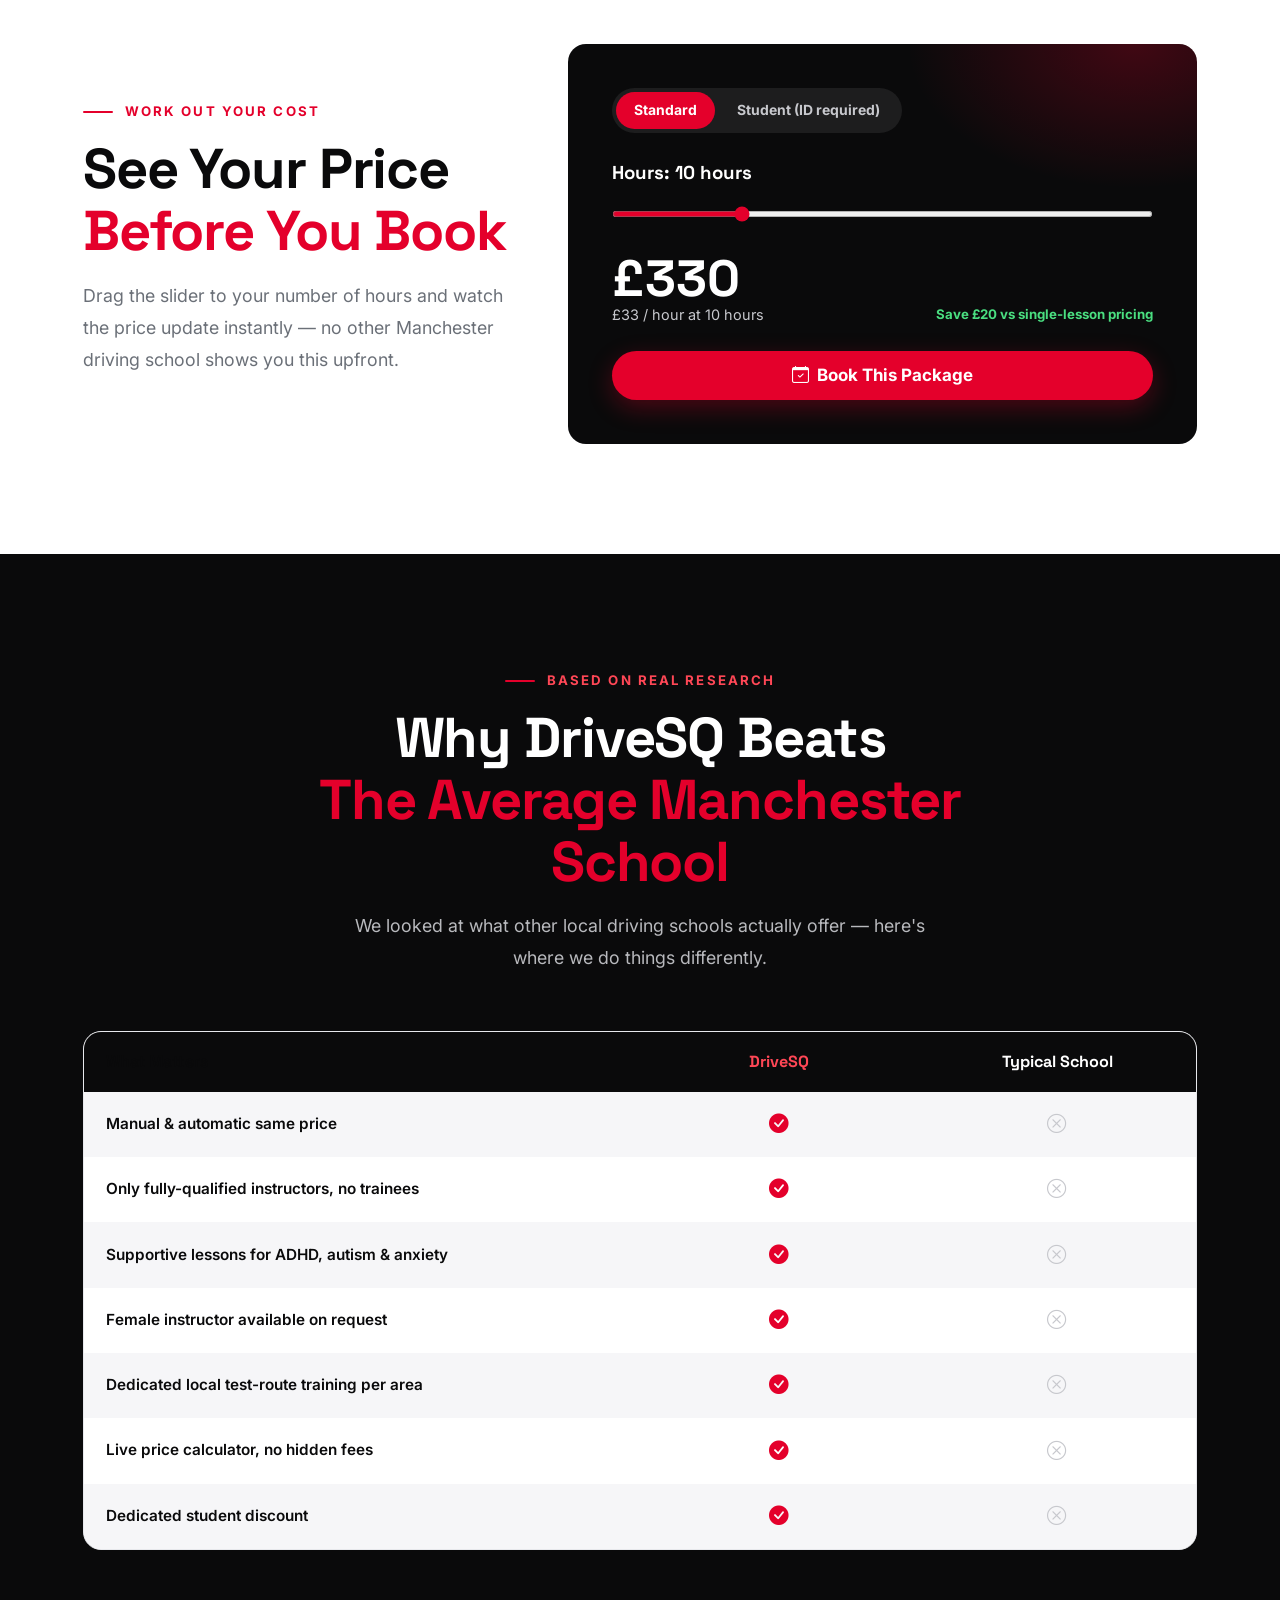
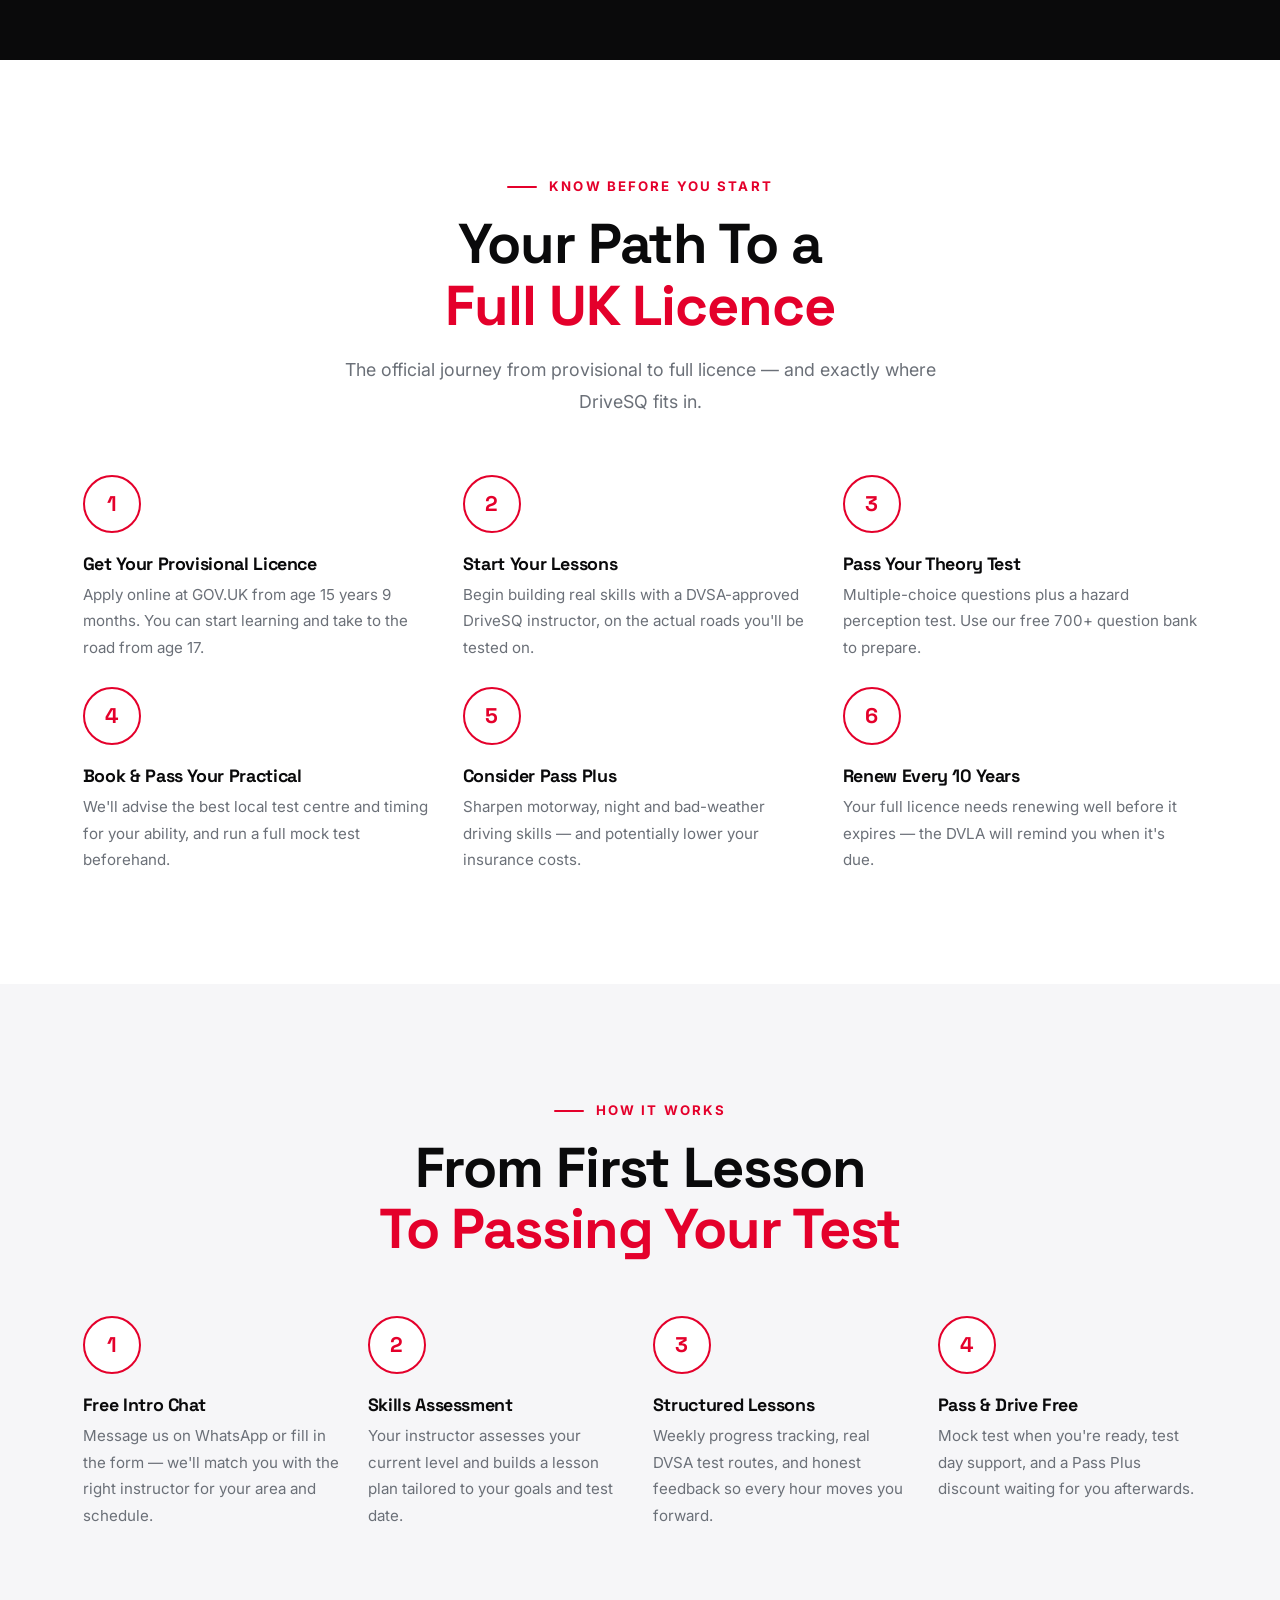
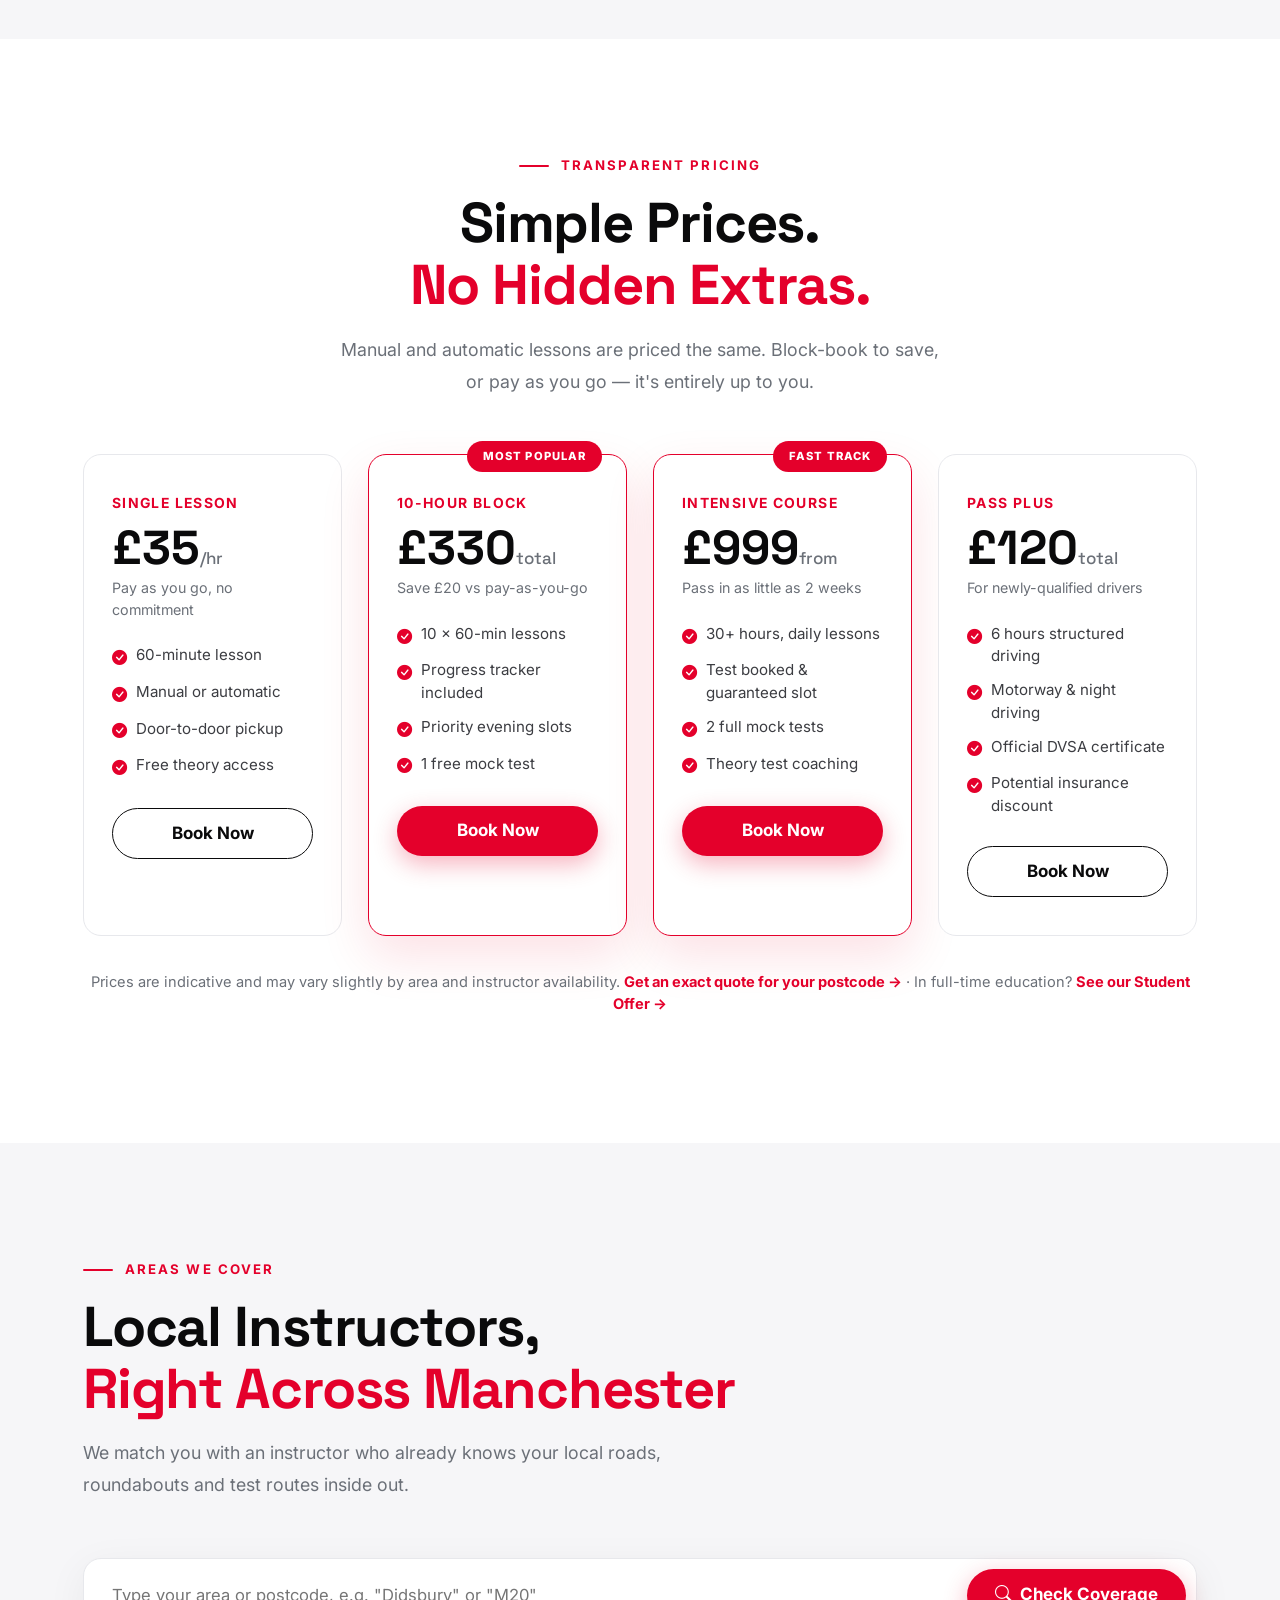
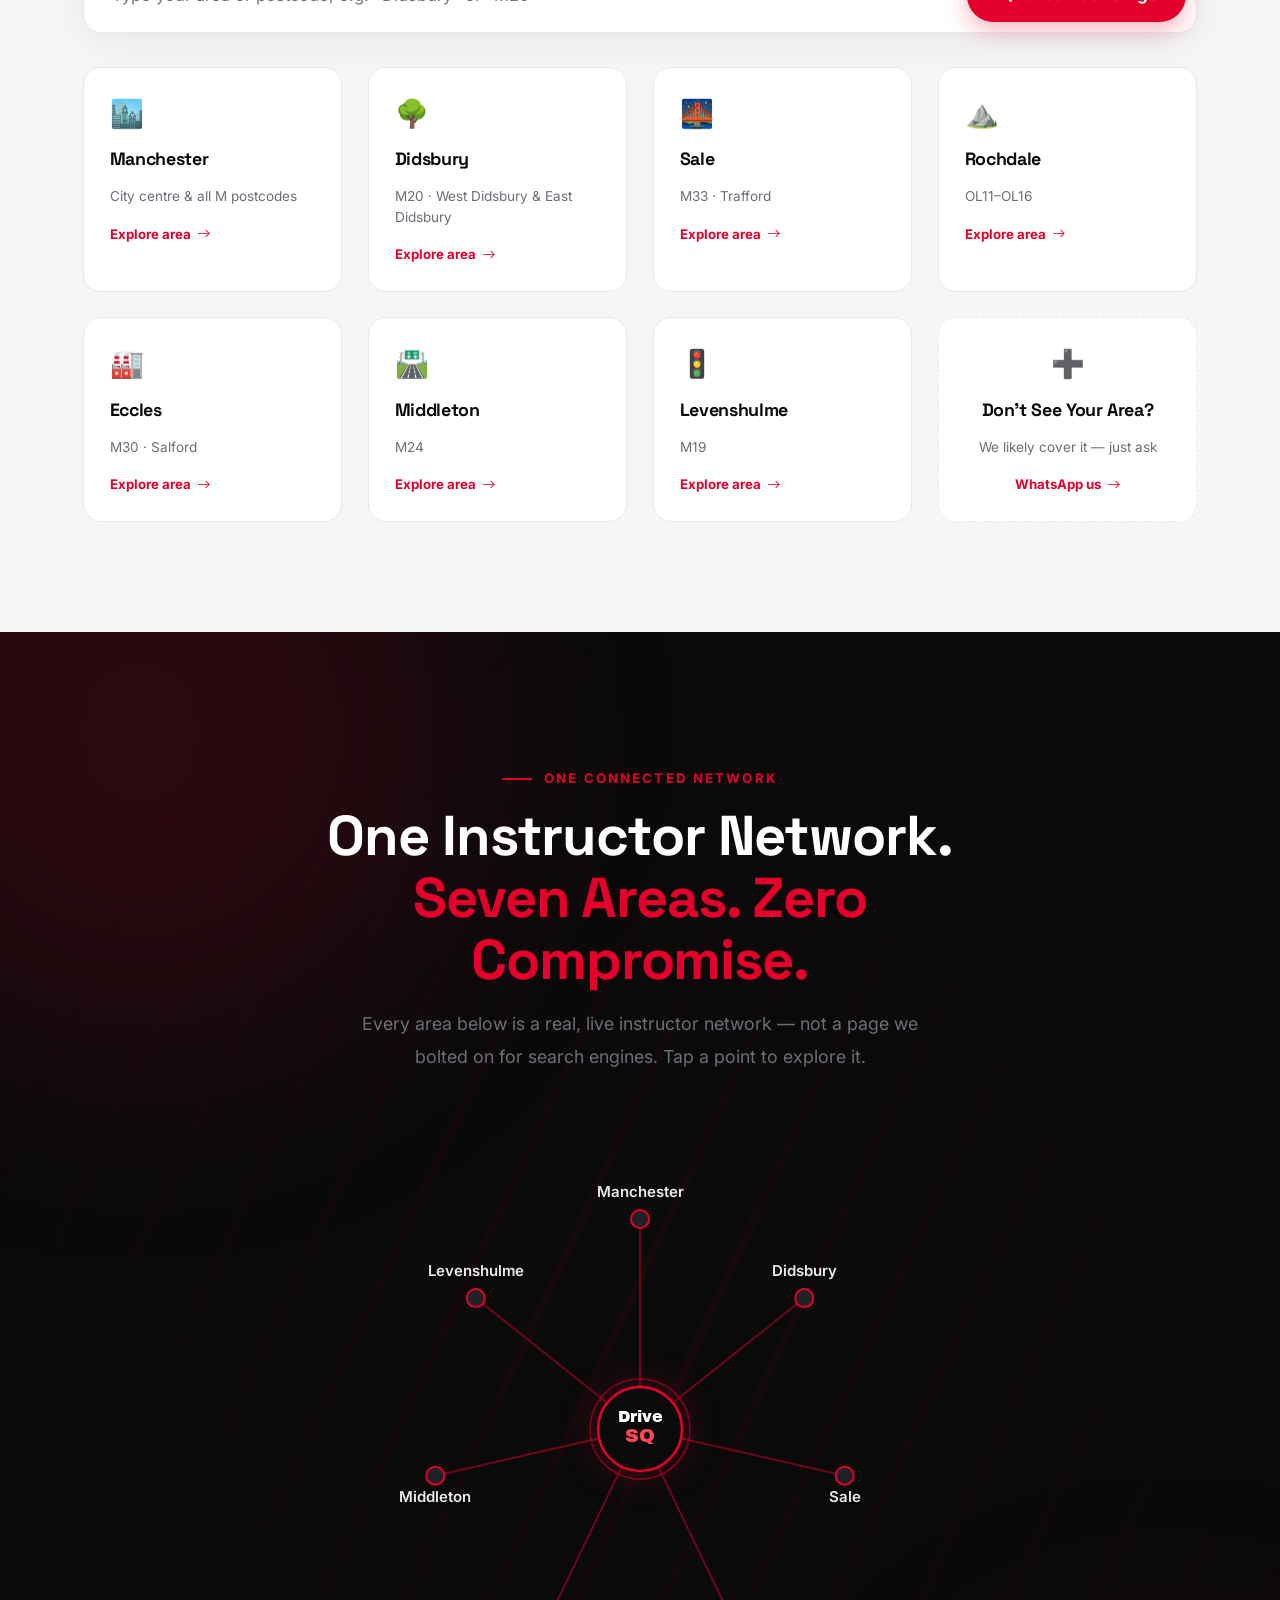
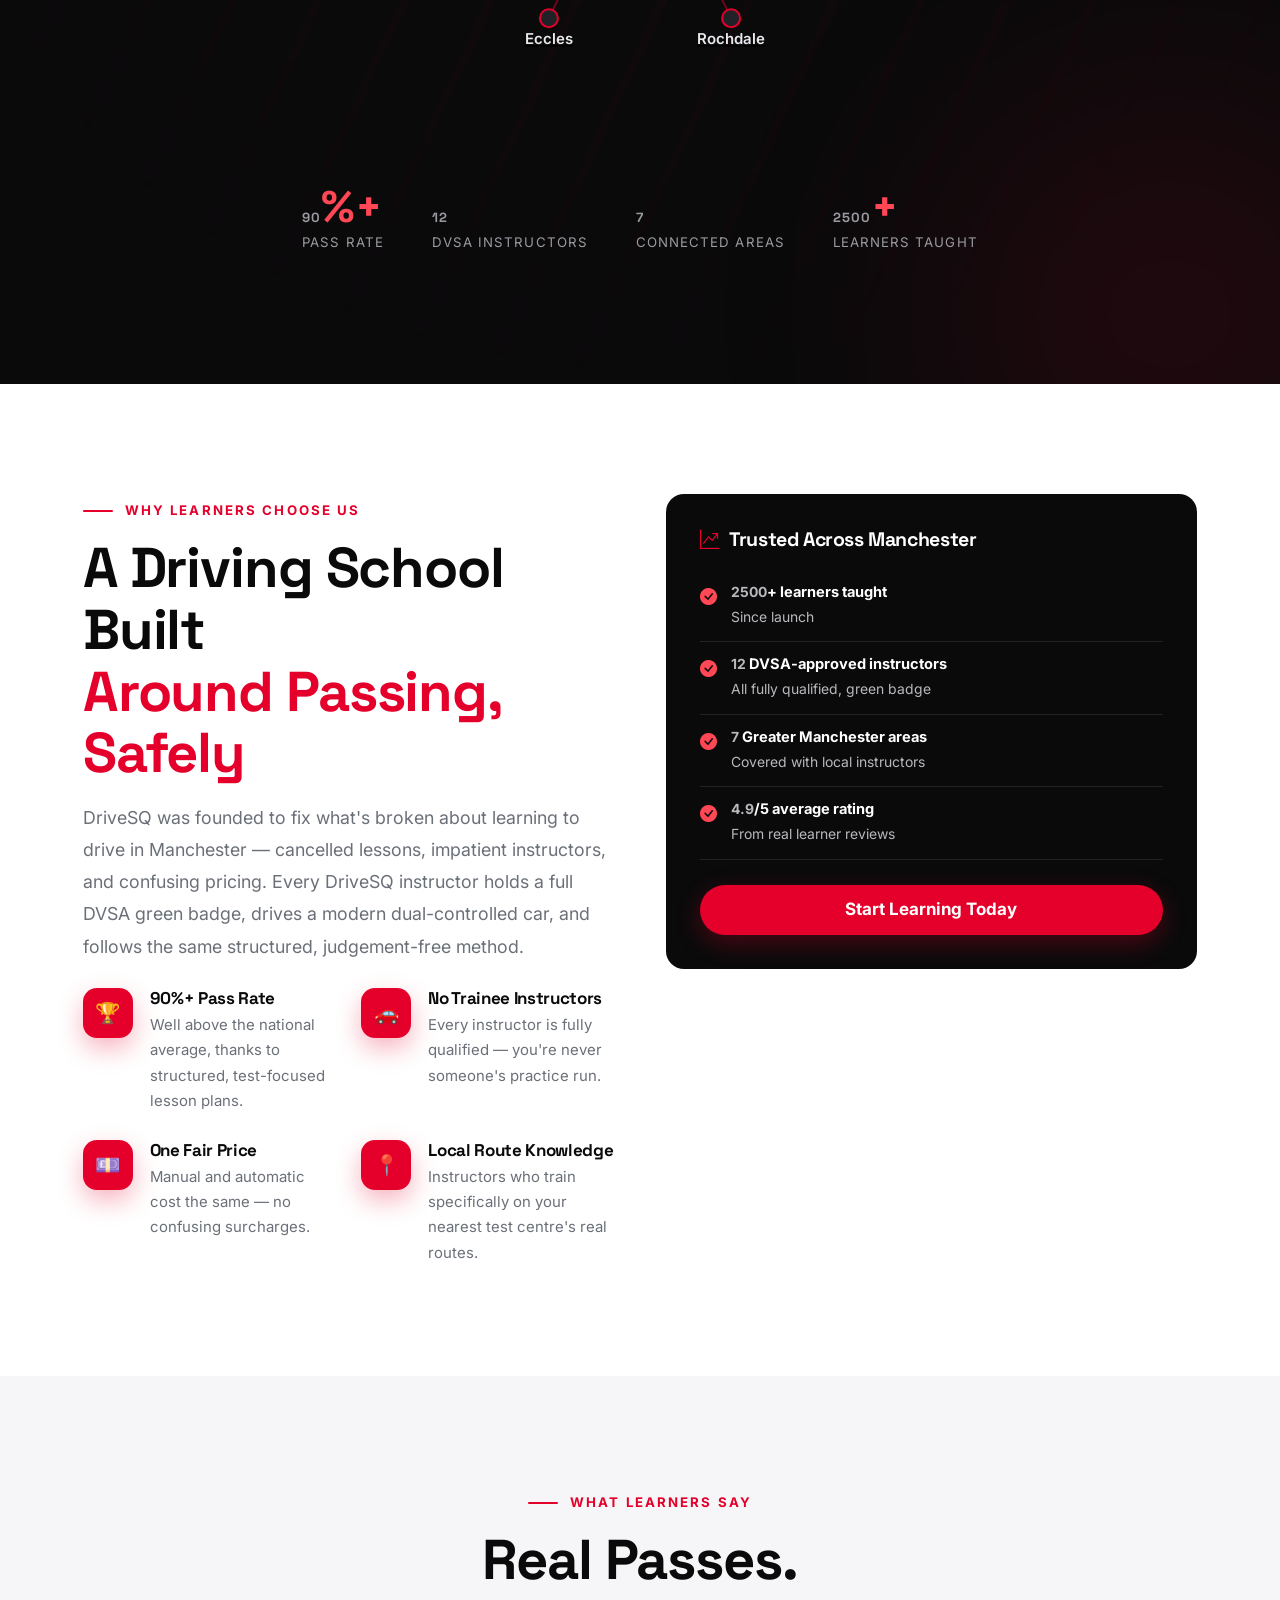
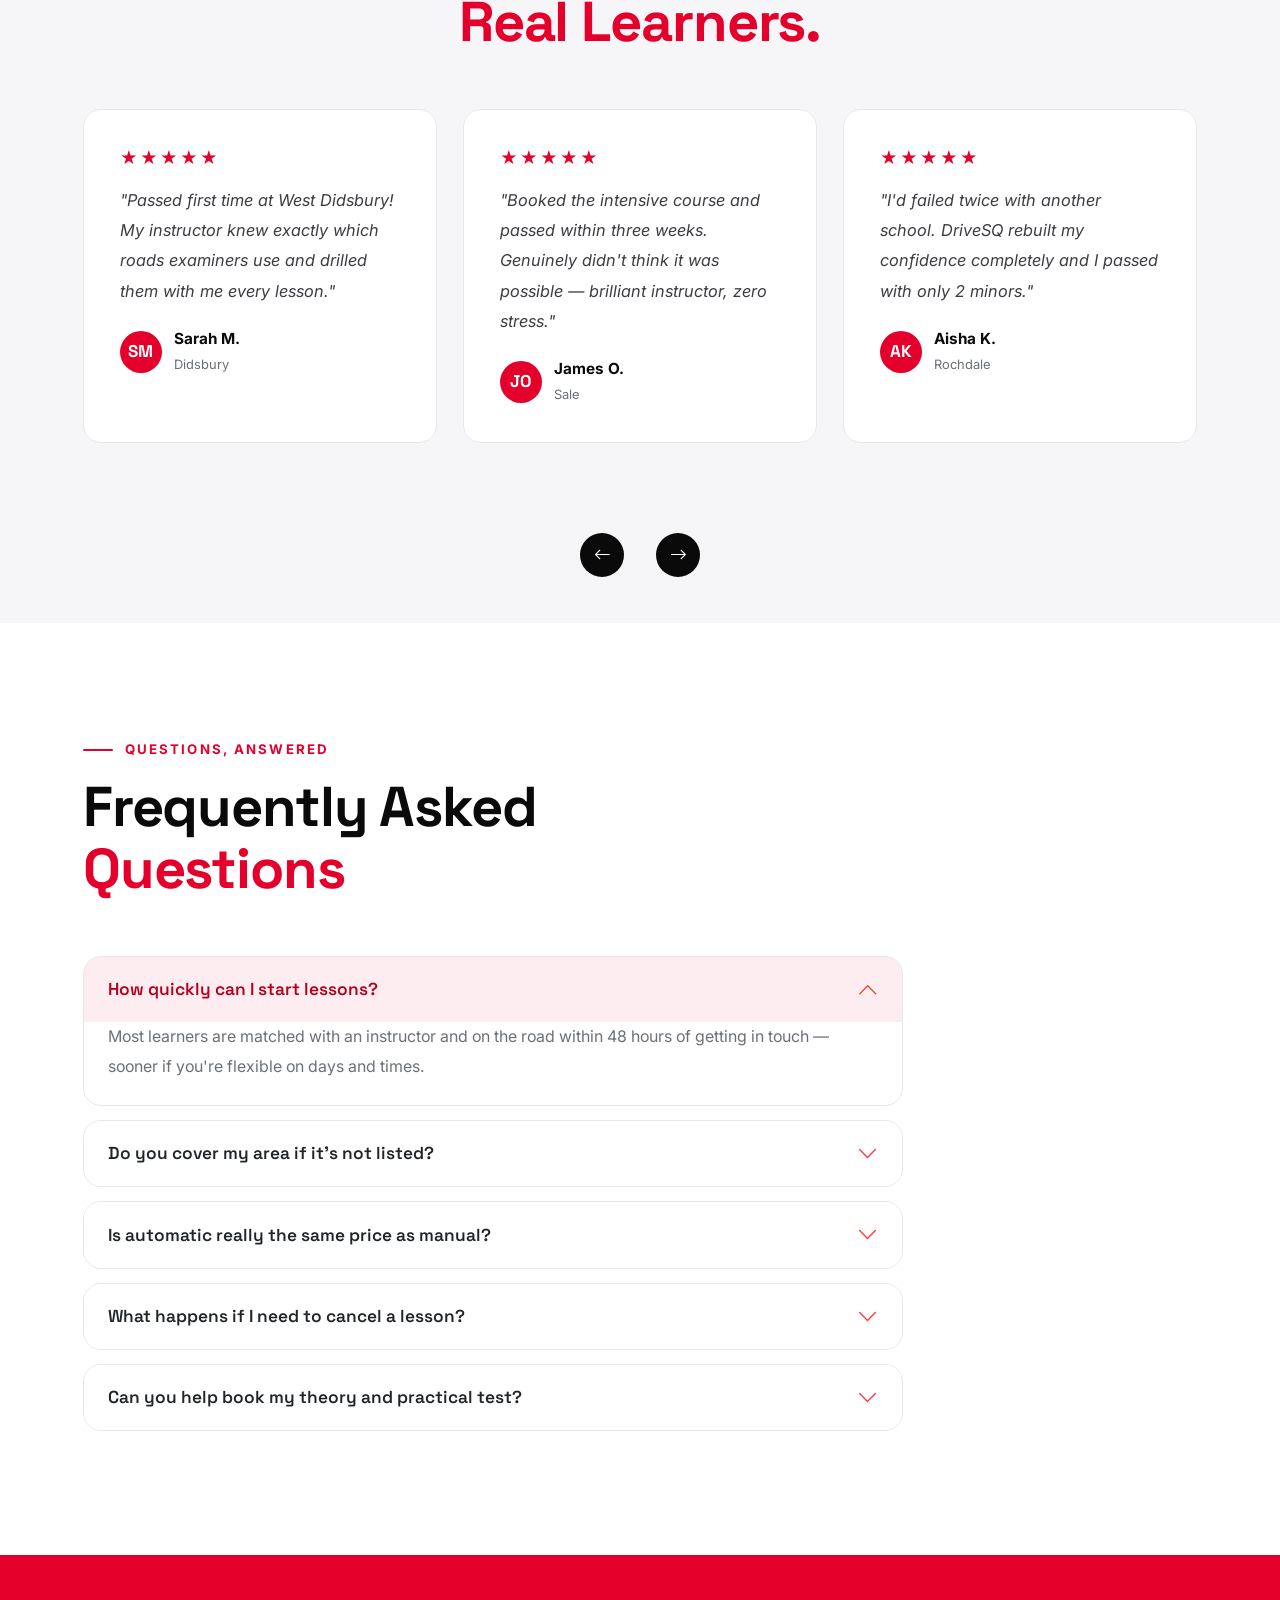
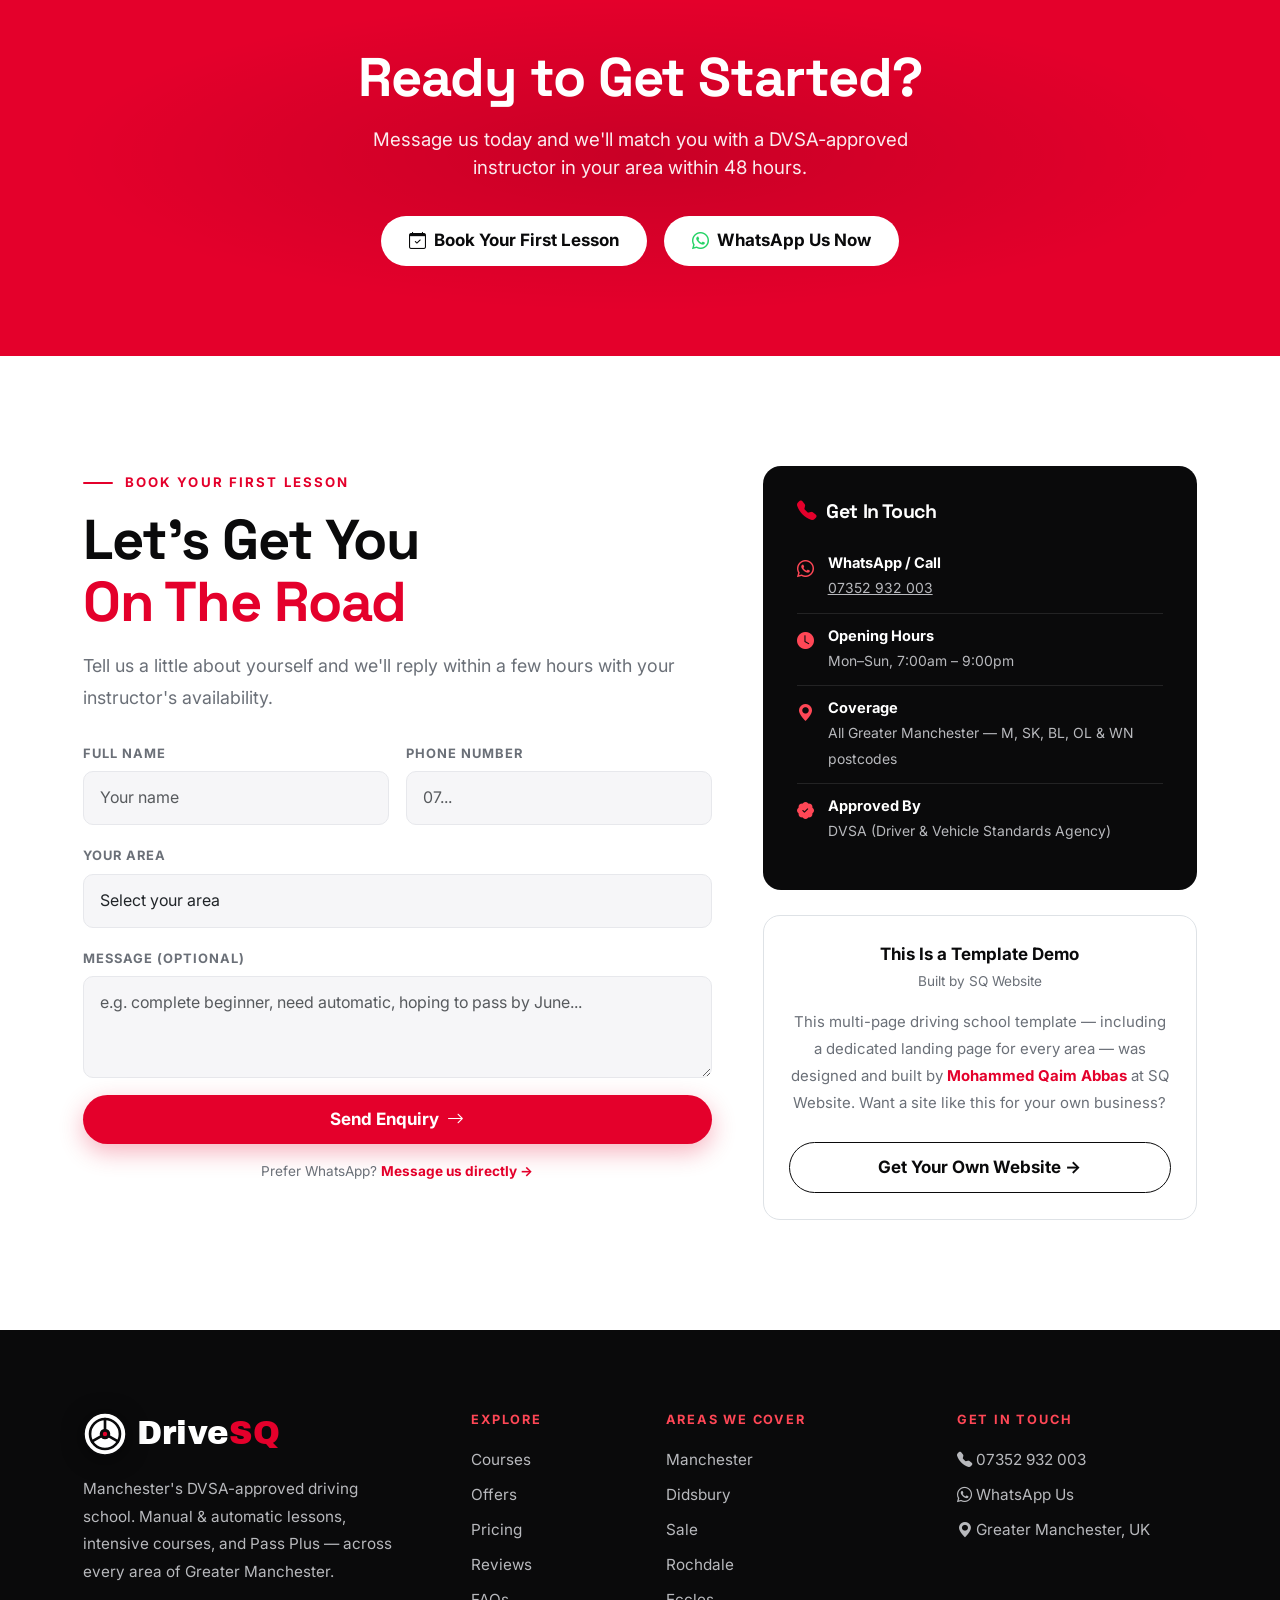
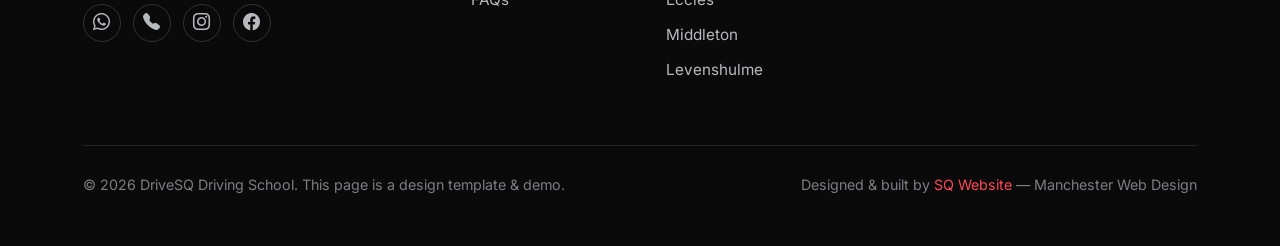
==== commit 9ec58065: "Replace photo logo with a vector steering-wheel mark; switch font to Archivo Black - Brand mark is n" ====
--- a/drivesq/index.html
+++ b/drivesq/index.html
@@ -6,9 +6,9 @@
 <meta name="viewport" content="width=device-width, initial-scale=1.0">
 <meta name="description" content="DriveSQ — Manchester's highest-rated driving school. DVSA-approved instructors, 90%+ first-time pass rate, manual & automatic lessons across Didsbury, Sale, Rochdale, Eccles, Middleton, Levenshulme and all Greater Manchester areas.">
 <title>DriveSQ | Manchester Driving School — DVSA Approved, 90%+ Pass Rate</title>
-<link rel="icon" type="image/png" href="assets/logo-mark.png">
+<link rel="icon" type="image/svg+xml" href="data:image/svg+xml,%3Csvg xmlns='http://www.w3.org/2000/svg' viewBox='0 0 100 100'%3E%3Crect width='100' height='100' rx='22' fill='%230A0A0B'/%3E%3Ccircle cx='50' cy='50' r='36' fill='none' stroke='%23fff' stroke-width='6'/%3E%3Cline x1='50' y1='24' x2='50' y2='38' stroke='%23fff' stroke-width='6' stroke-linecap='round'/%3E%3Cline x1='68' y1='63' x2='58' y2='56' stroke='%23fff' stroke-width='6' stroke-linecap='round'/%3E%3Cline x1='32' y1='63' x2='42' y2='56' stroke='%23fff' stroke-width='6' stroke-linecap='round'/%3E%3Ccircle cx='50' cy='50' r='12' fill='%23fff'/%3E%3Ccircle cx='50' cy='50' r='5' fill='%23E4002B'/%3E%3C/svg%3E">
 <link rel="preconnect" href="https://fonts.googleapis.com">
-<link href="https://fonts.googleapis.com/css2?family=Anton&family=Space+Grotesk:wght@500;600;700&family=Inter:wght@400;500;600;700;800&display=swap" rel="stylesheet">
+<link href="https://fonts.googleapis.com/css2?family=Archivo+Black&family=Space+Grotesk:wght@500;600;700&family=Inter:wght@400;500;600;700;800&display=swap" rel="stylesheet">
 <link rel="stylesheet" href="https://cdn.jsdelivr.net/npm/bootstrap@5.3.3/dist/css/bootstrap.min.css">
 <link rel="stylesheet" href="https://cdn.jsdelivr.net/npm/bootstrap-icons@1.11.3/font/bootstrap-icons.min.css">
 <link rel="stylesheet" href="assets/style.css">
@@ -61,7 +61,7 @@
 <nav class="navbar navbar-expand-lg sticky-top" id="navbar">
   <div class="container">
     <a href="index.html" class="navbar-brand">
-      <img src="assets/logo-mark.png" class="brand-mark" alt="DriveSQ logo">
+      <svg class="brand-mark" viewBox="0 0 100 100" aria-hidden="true"><circle cx="50" cy="50" r="48" fill="#fff" stroke="#0A0A0B" stroke-width="4"/><circle cx="50" cy="50" r="34" fill="none" stroke="#0A0A0B" stroke-width="6"/><line x1="50" y1="38" x2="50" y2="16" stroke="#0A0A0B" stroke-width="6" stroke-linecap="round"/><line x1="60.4" y1="56" x2="79.4" y2="67" stroke="#0A0A0B" stroke-width="6" stroke-linecap="round"/><line x1="39.6" y1="56" x2="20.6" y2="67" stroke="#0A0A0B" stroke-width="6" stroke-linecap="round"/><circle cx="50" cy="50" r="12" fill="#0A0A0B"/><circle cx="50" cy="50" r="5" fill="#E4002B"/></svg>
       <span>Drive<span class="text-red">SQ</span></span>
     </a>
     <button class="navbar-toggler" type="button" data-bs-toggle="collapse" data-bs-target="#navMain" aria-label="Menu">
@@ -771,7 +771,7 @@
   <div class="container">
     <div class="row g-5 mb-5">
       <div class="col-lg-4">
-        <a href="index.html" class="navbar-brand d-inline-flex mb-3" style="color:#fff !important;"><img src="assets/logo-mark.png" class="brand-mark" alt="DriveSQ logo"><span>Drive<span class="text-red">SQ</span></span></a>
+        <a href="index.html" class="navbar-brand d-inline-flex mb-3" style="color:#fff !important;"><svg class="brand-mark" viewBox="0 0 100 100" aria-hidden="true"><circle cx="50" cy="50" r="48" fill="#fff" stroke="#0A0A0B" stroke-width="4"/><circle cx="50" cy="50" r="34" fill="none" stroke="#0A0A0B" stroke-width="6"/><line x1="50" y1="38" x2="50" y2="16" stroke="#0A0A0B" stroke-width="6" stroke-linecap="round"/><line x1="60.4" y1="56" x2="79.4" y2="67" stroke="#0A0A0B" stroke-width="6" stroke-linecap="round"/><line x1="39.6" y1="56" x2="20.6" y2="67" stroke="#0A0A0B" stroke-width="6" stroke-linecap="round"/><circle cx="50" cy="50" r="12" fill="#0A0A0B"/><circle cx="50" cy="50" r="5" fill="#E4002B"/></svg><span>Drive<span class="text-red">SQ</span></span></a>
         <p style="color:#b8b9bd;font-size:.9rem;line-height:1.8;max-width:320px;">Manchester's DVSA-approved driving school. Manual &amp; automatic lessons, intensive courses, and Pass Plus — across every area of Greater Manchester.</p>
         <div class="f-social">
           <a href="https://wa.me/447352932003" target="_blank" rel="noopener" aria-label="WhatsApp"><i class="bi bi-whatsapp"></i></a>
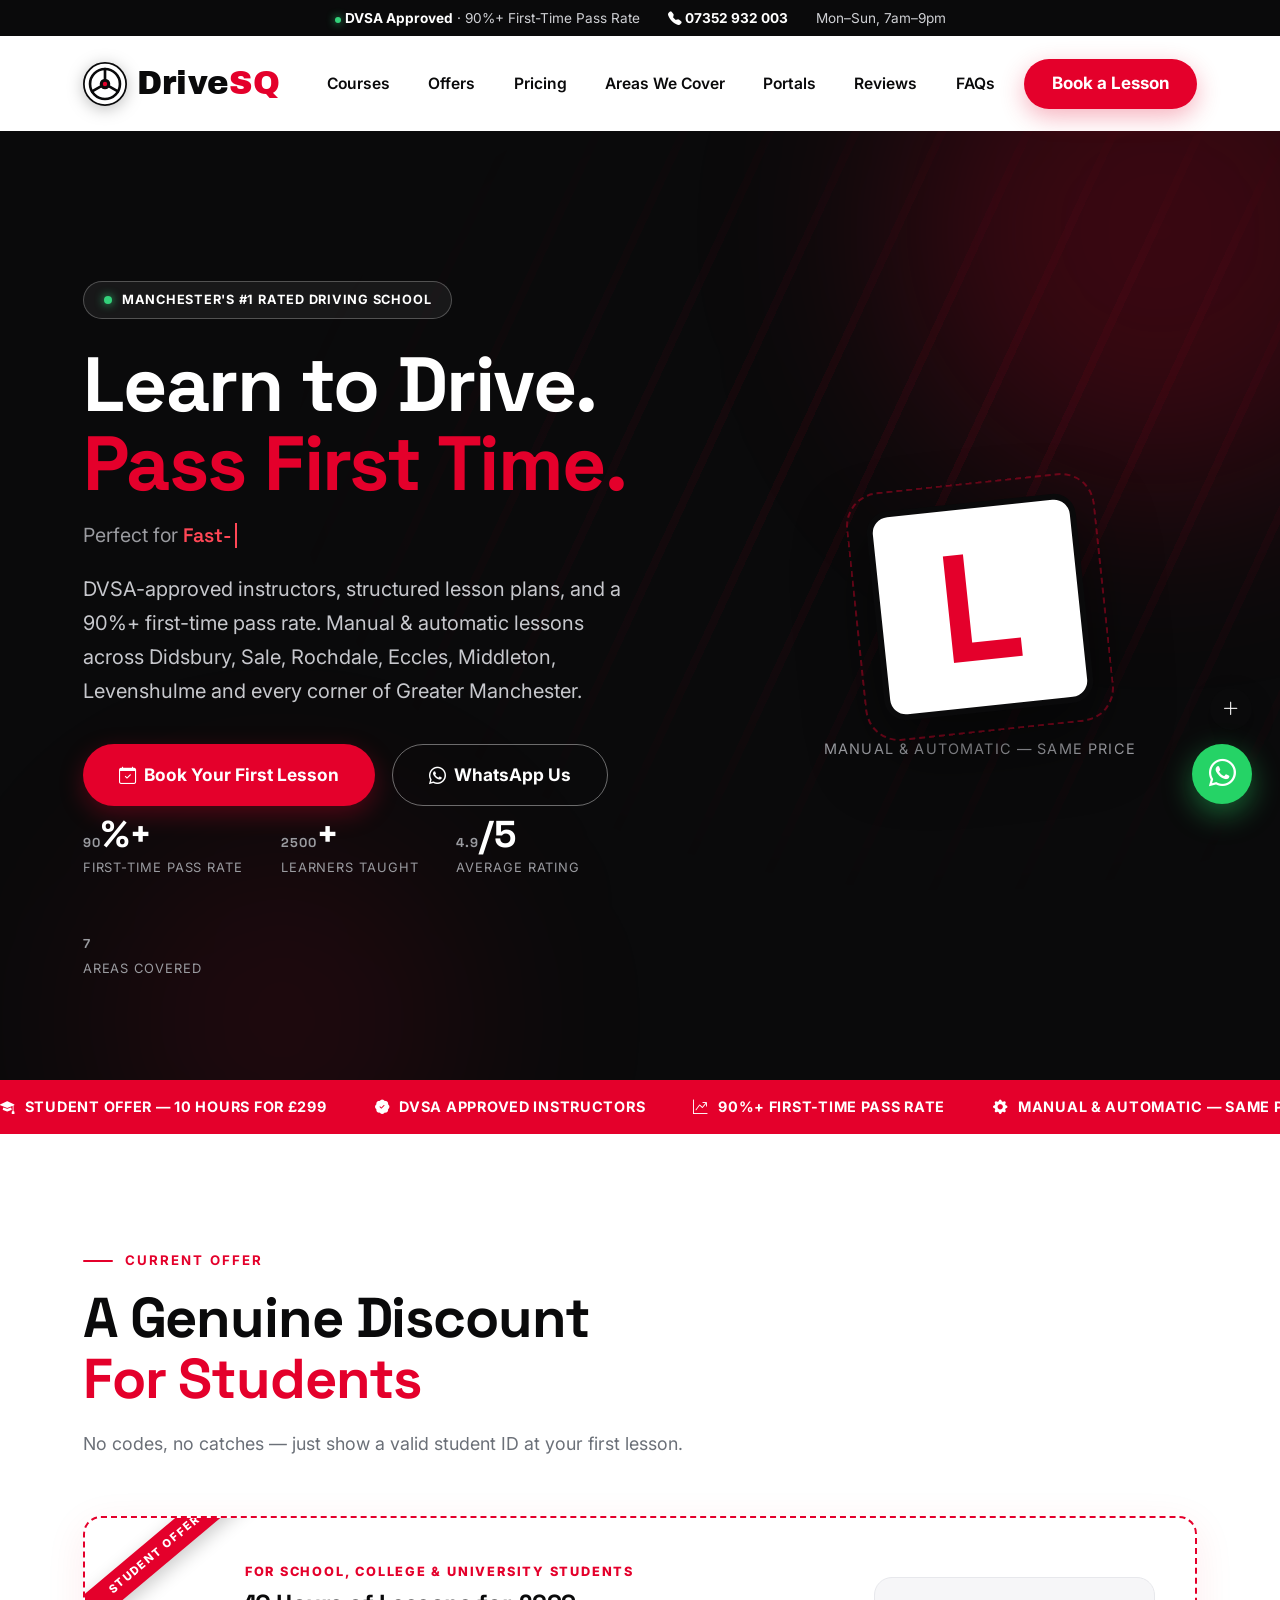
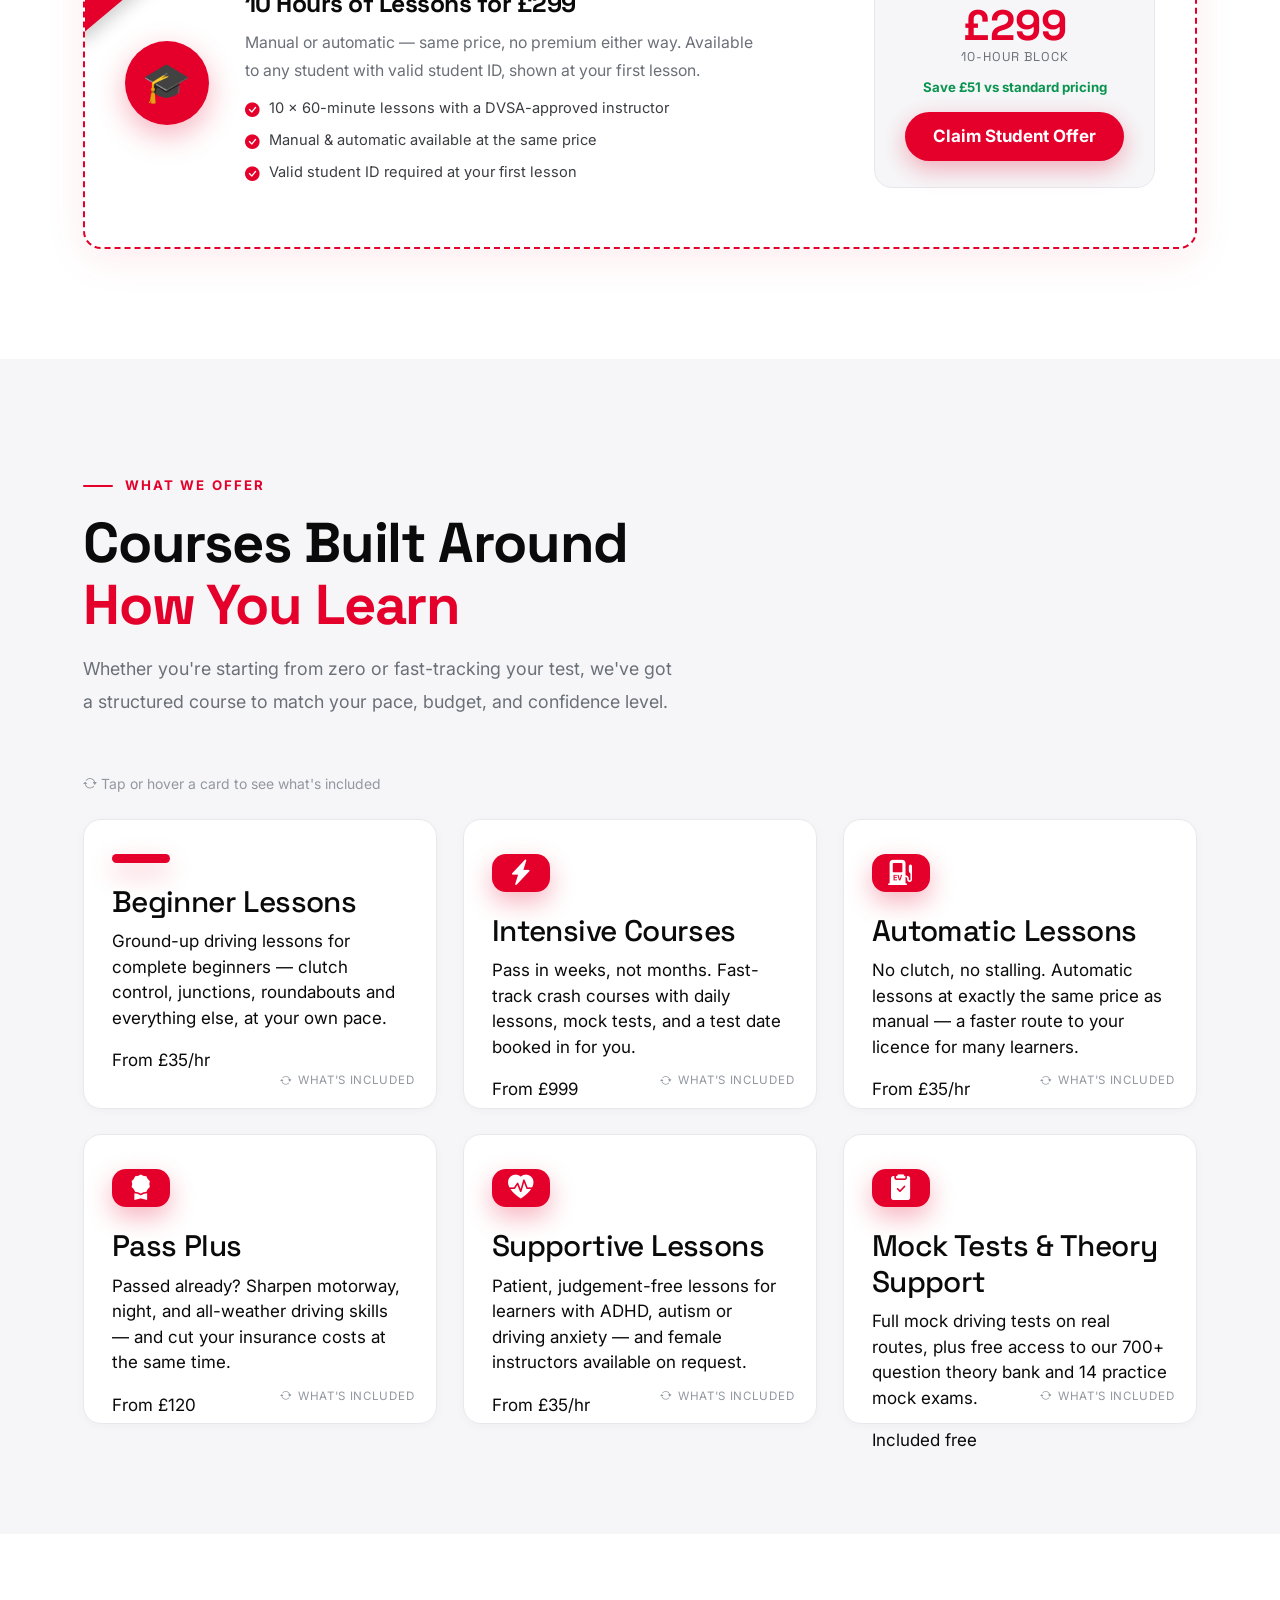
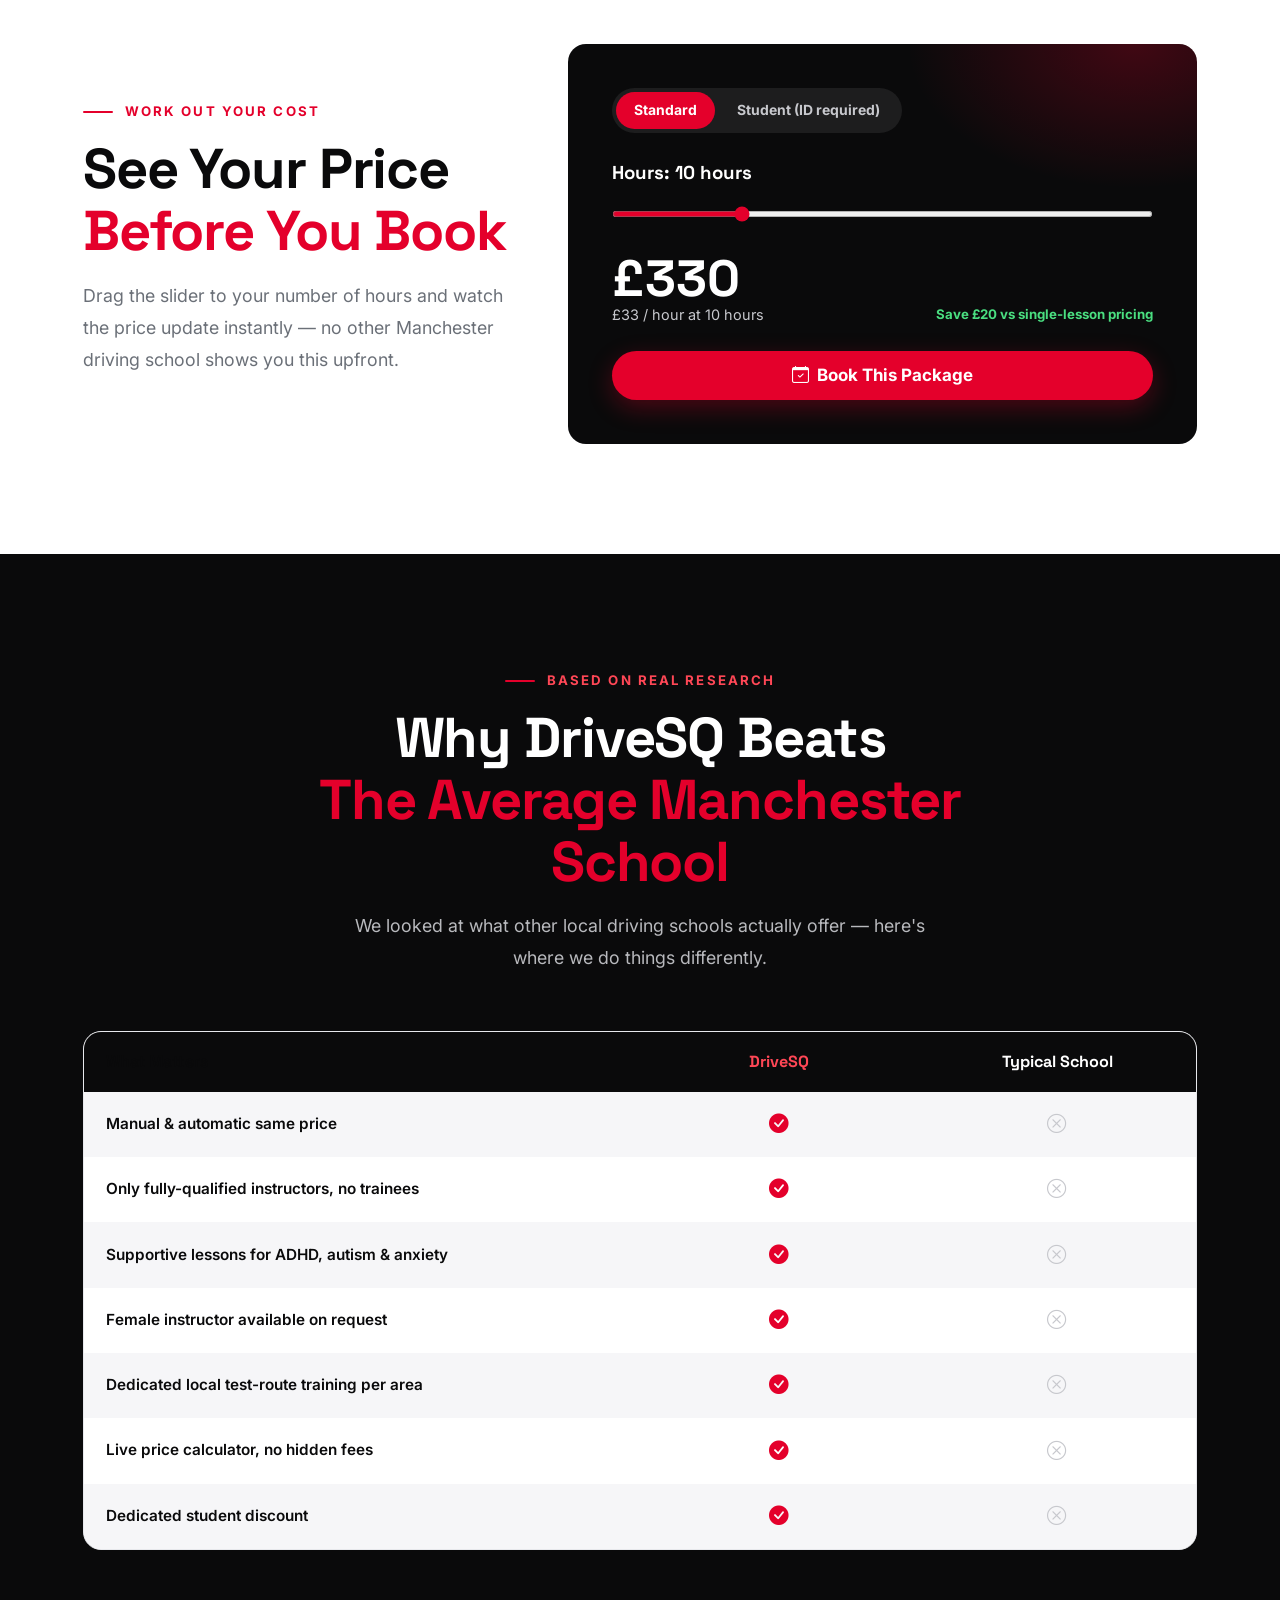
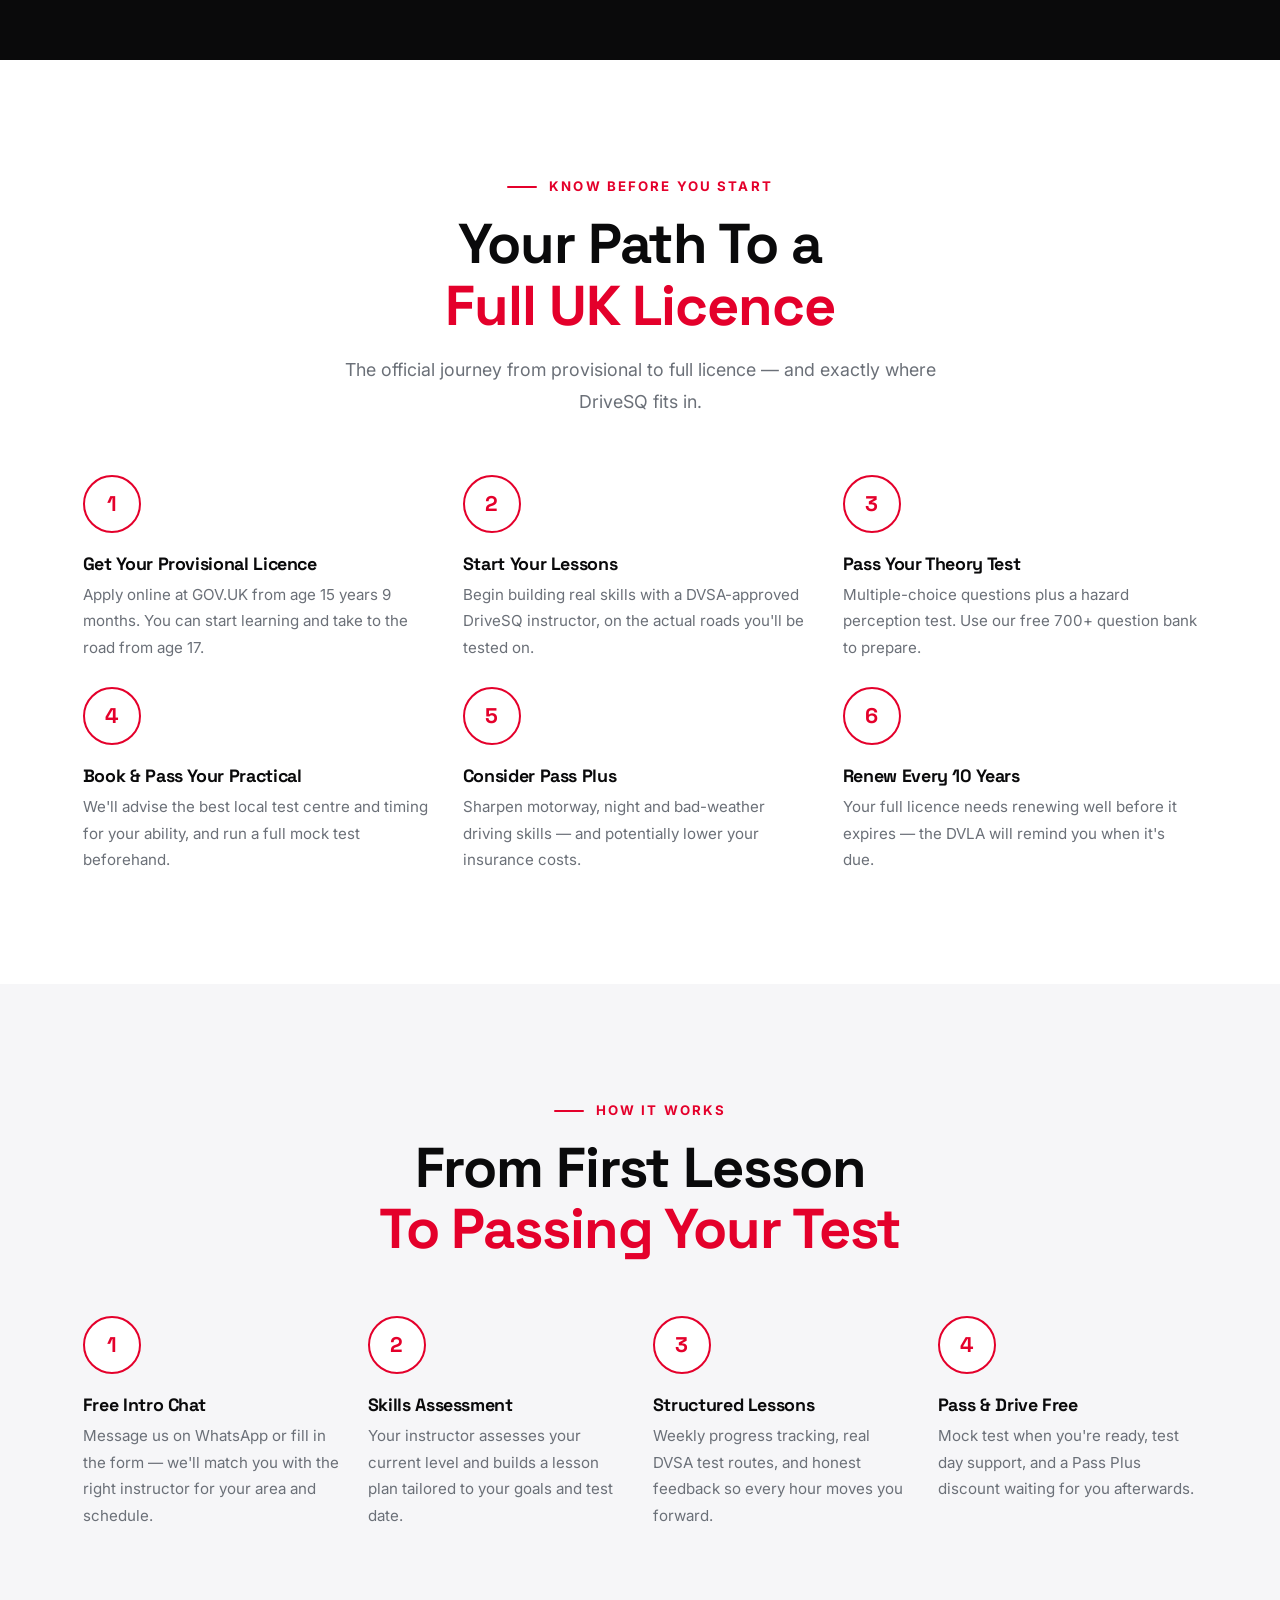
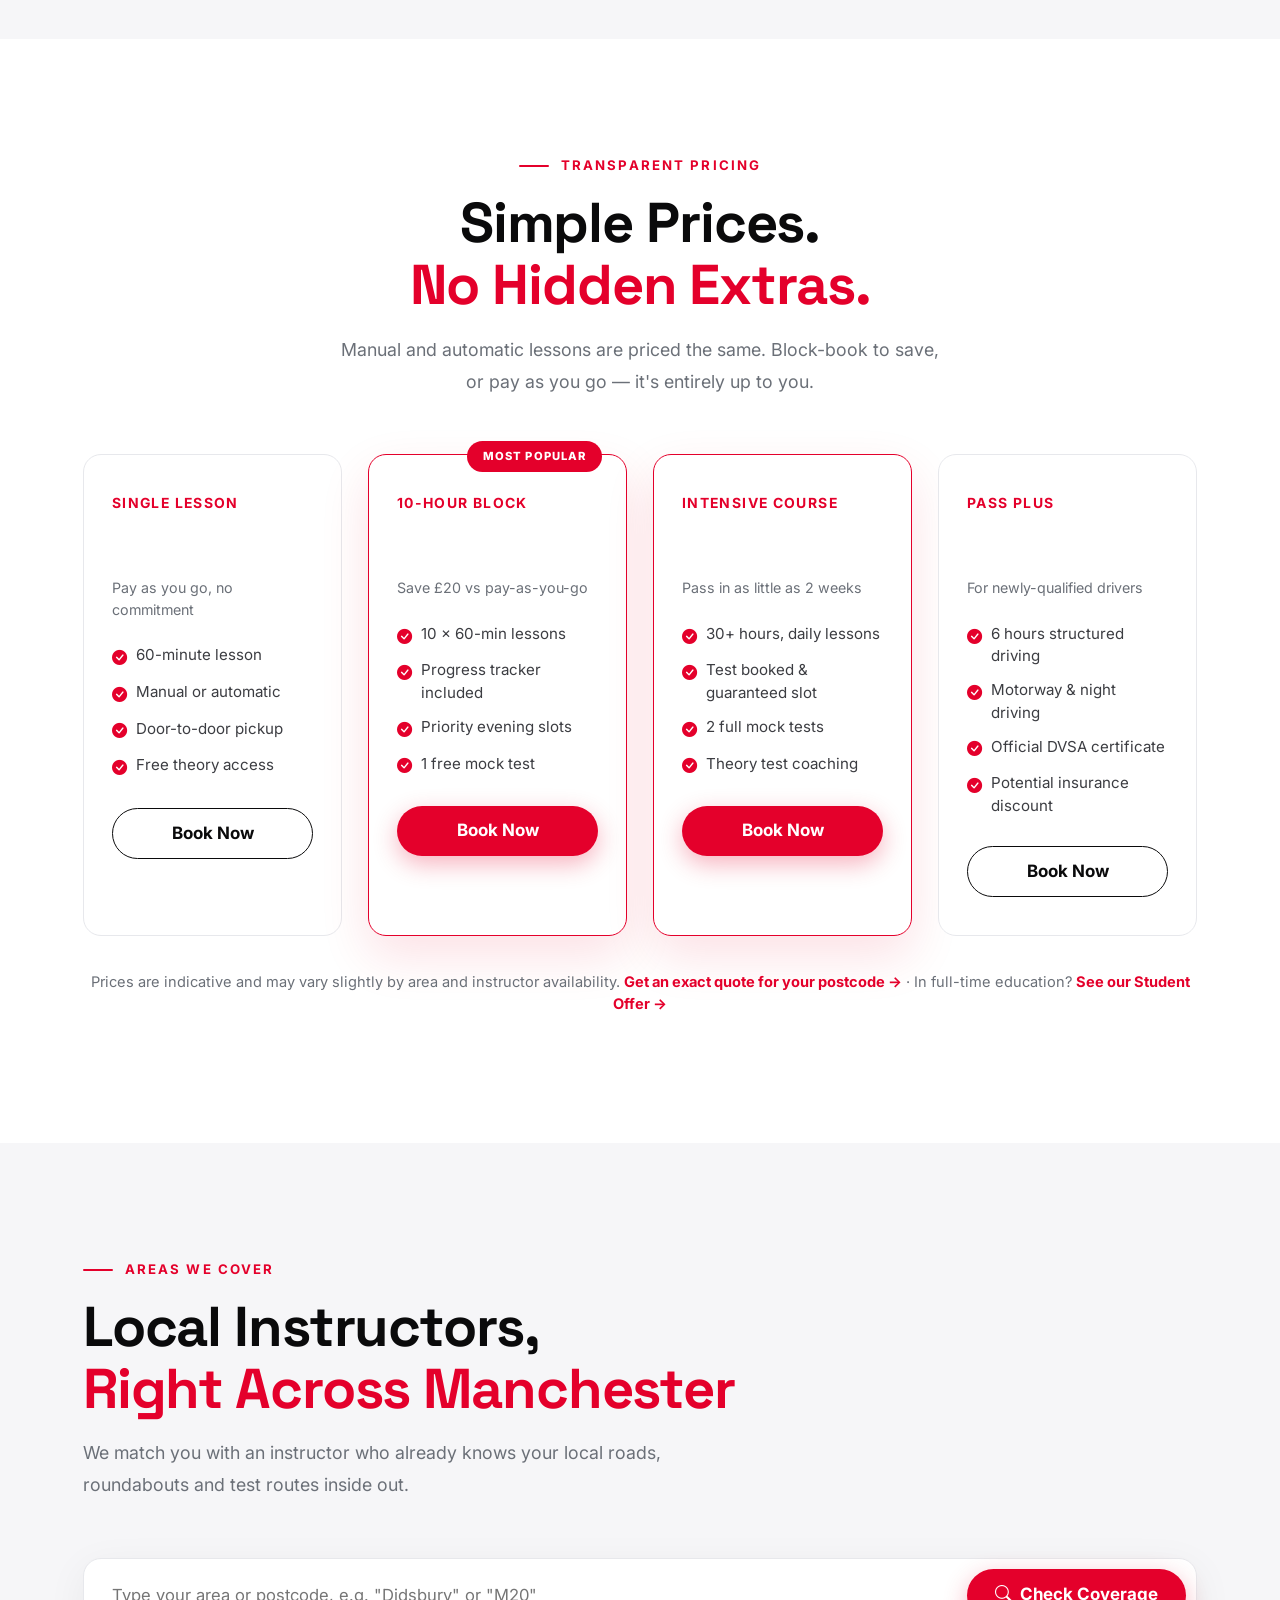
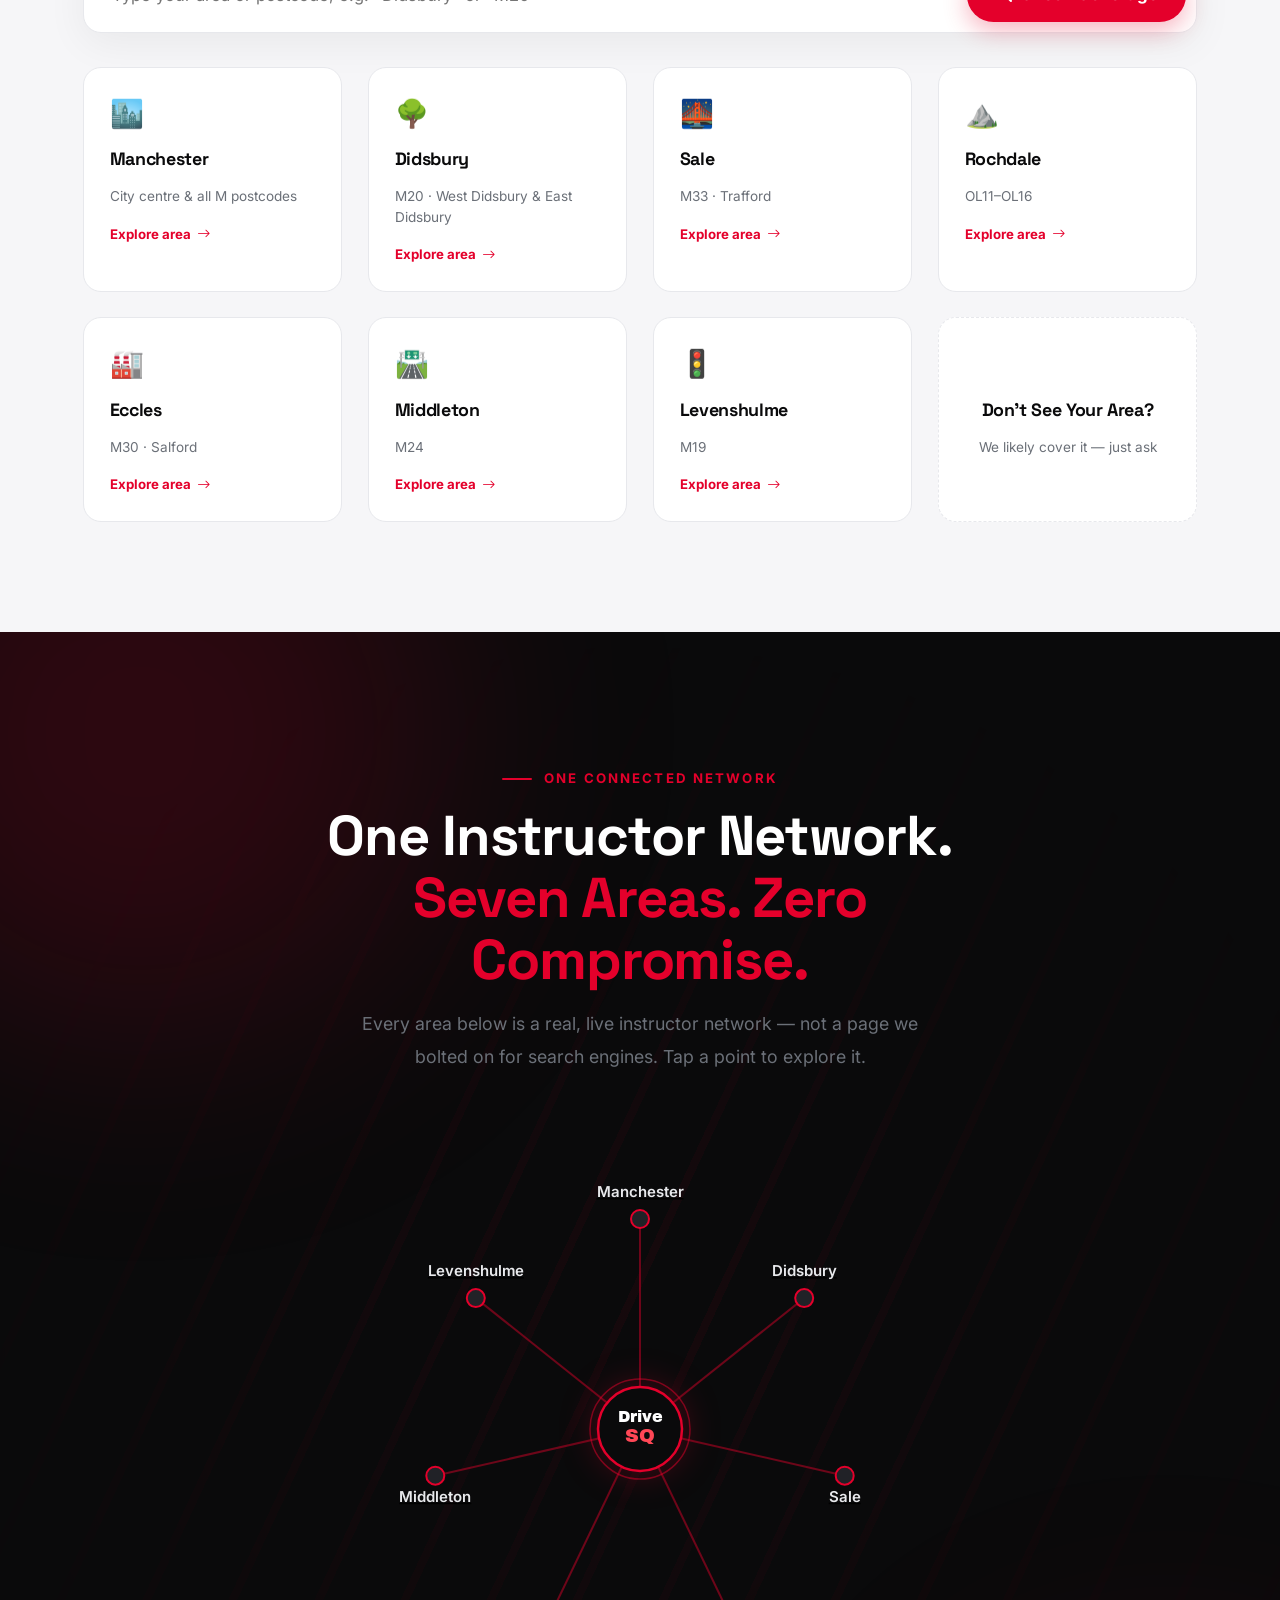
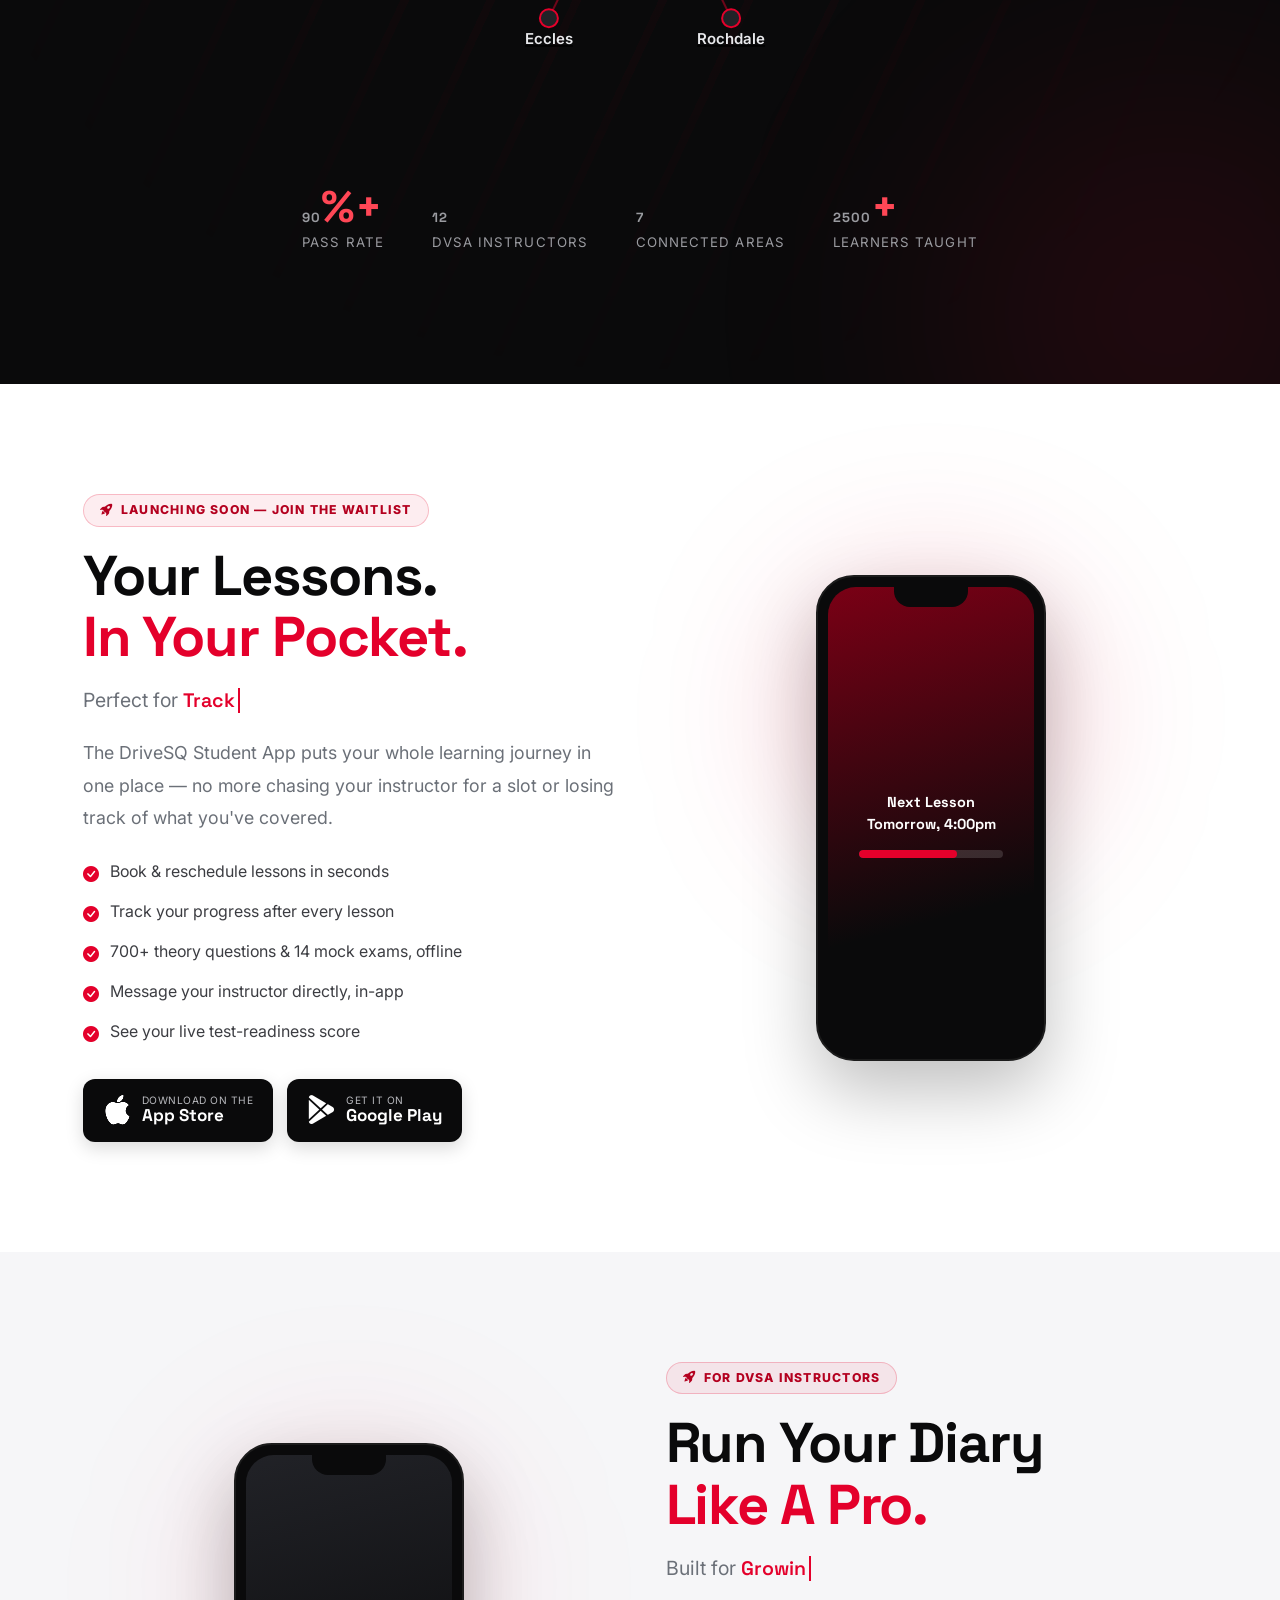
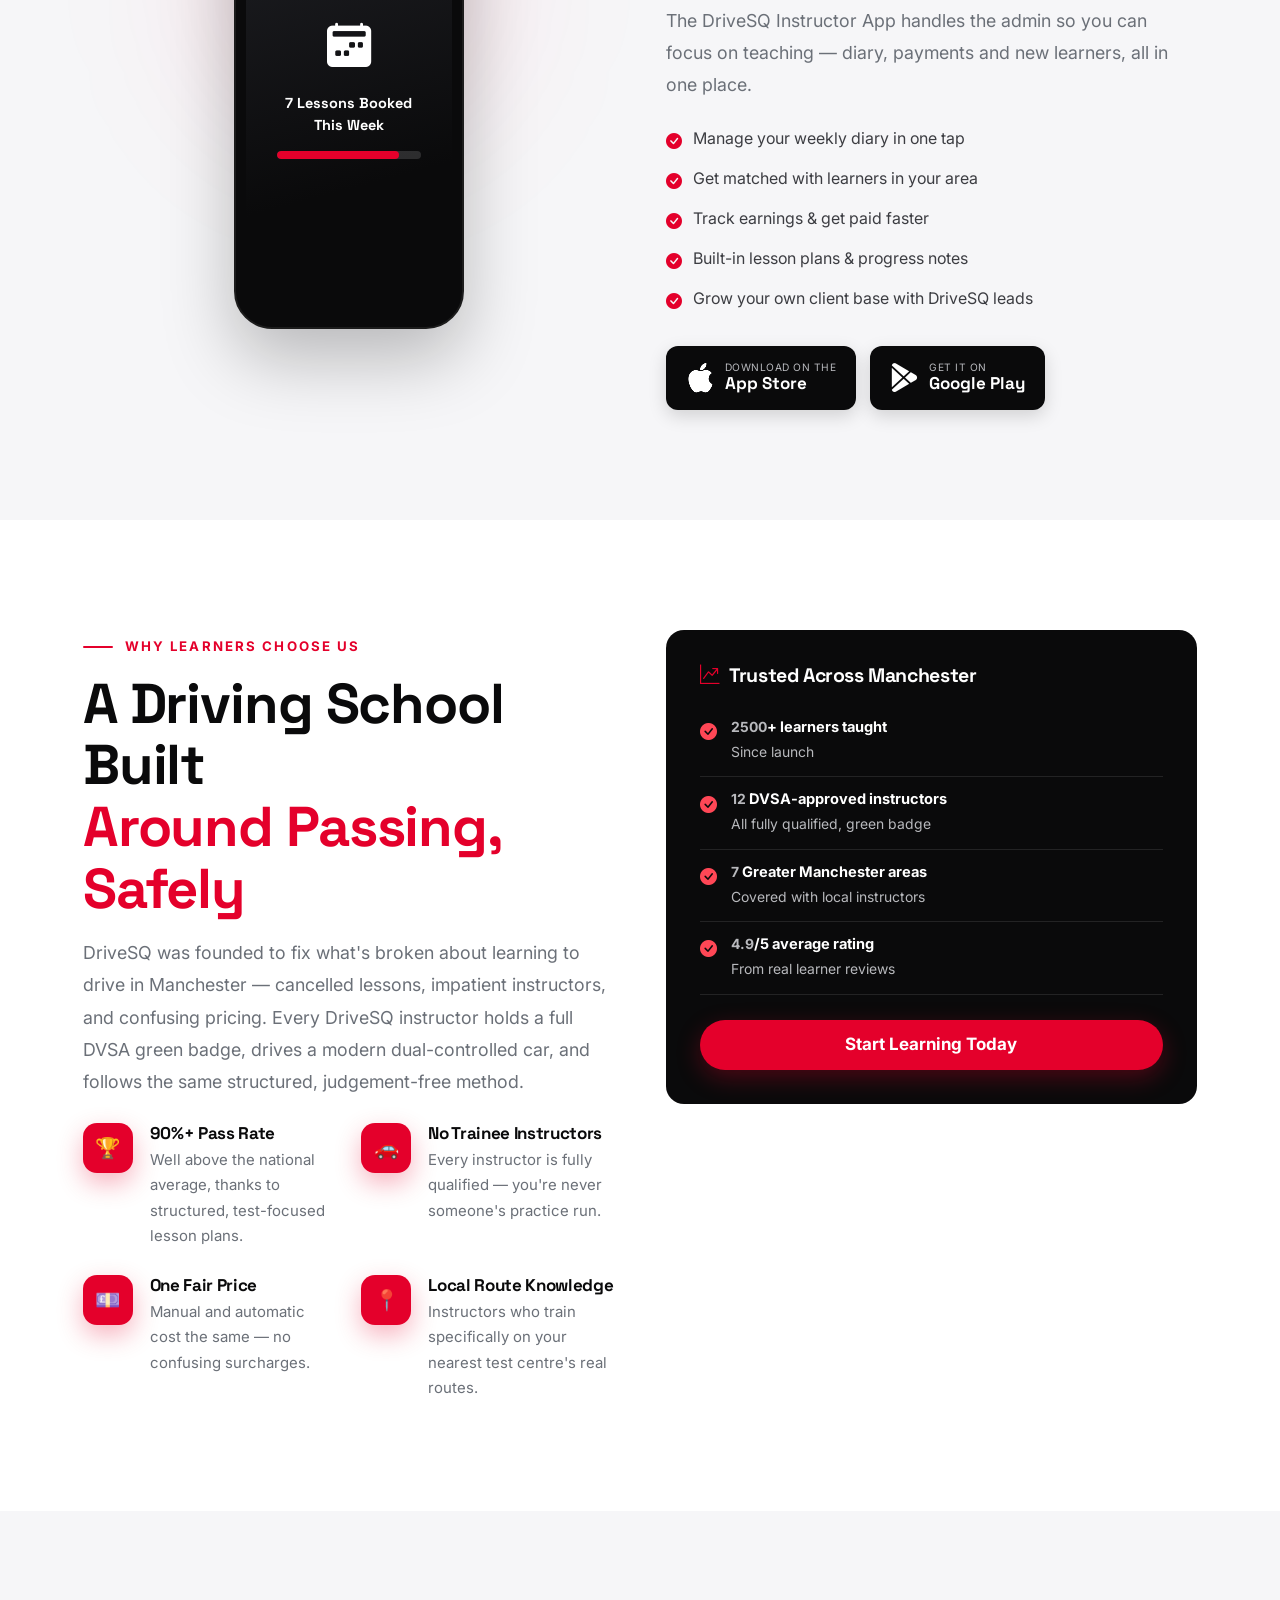
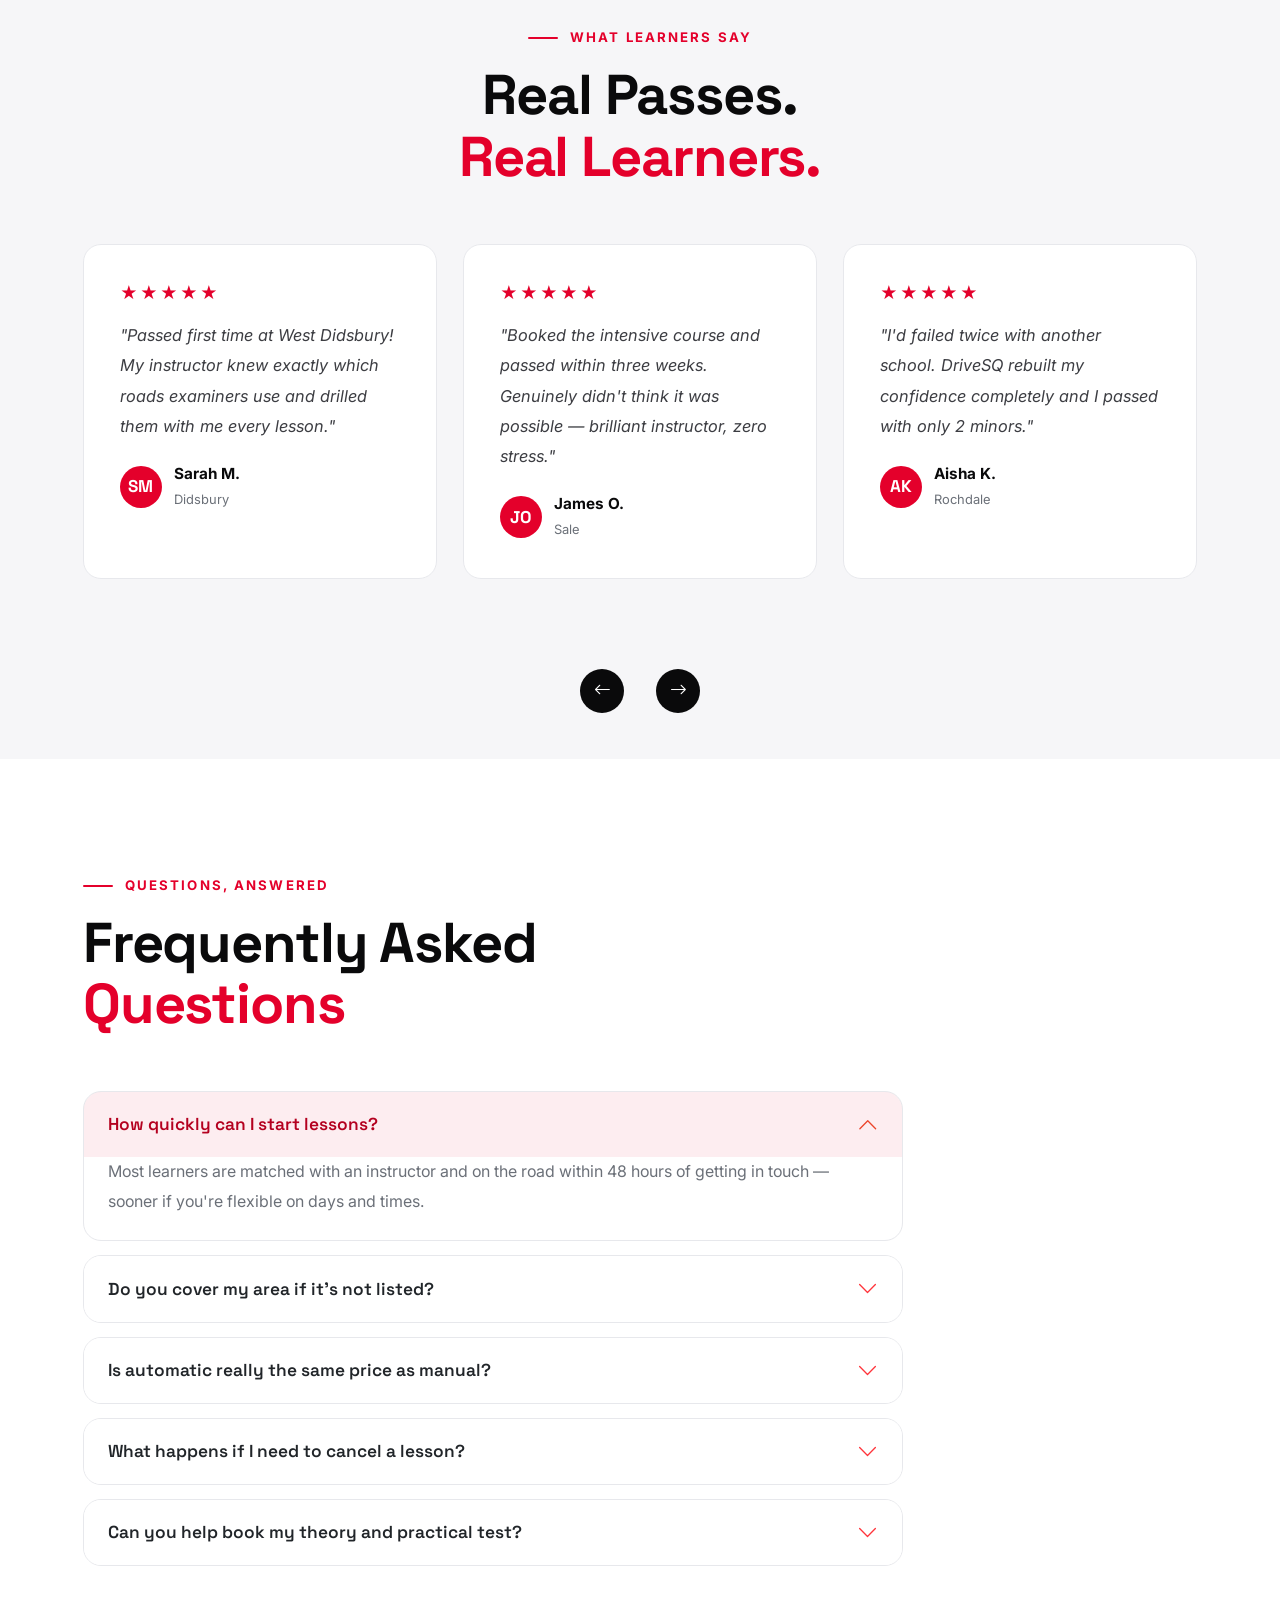
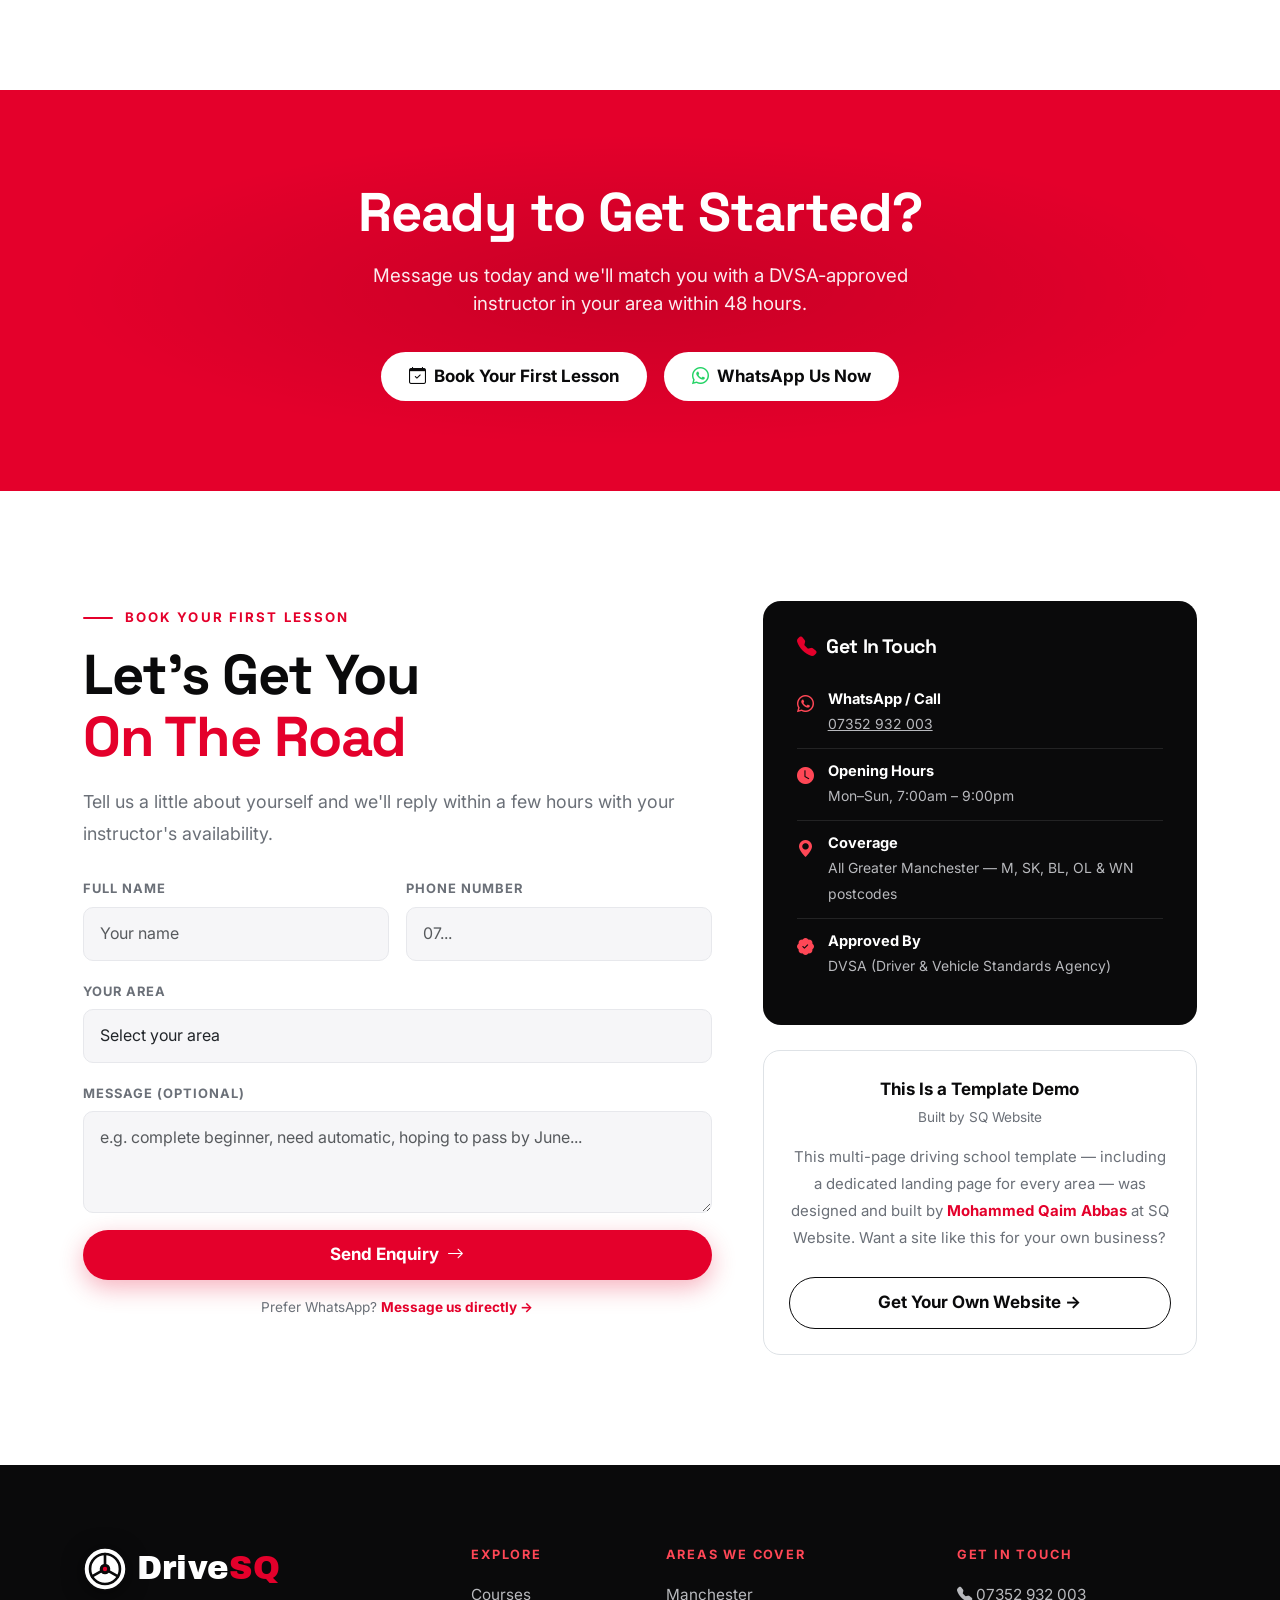
==== commit f6550e5e: "Add Student App and Instructor App promo sections with portals nav New homepage sections advertising" ====
--- a/drivesq/index.html
+++ b/drivesq/index.html
@@ -86,6 +86,13 @@
             <li><a class="dropdown-item fw-bold text-red" href="#areas">View all areas →</a></li>
           </ul>
         </li>
+        <li class="nav-item dropdown">
+          <a class="nav-link dropdown-toggle" href="#student-app" role="button" data-bs-toggle="dropdown" aria-expanded="false">Portals</a>
+          <ul class="dropdown-menu">
+            <li><a class="dropdown-item" href="#student-app"><i class="bi bi-phone-fill me-1"></i> Student App</a></li>
+            <li><a class="dropdown-item" href="#instructor-app"><i class="bi bi-person-workspace me-1"></i> Instructor App</a></li>
+          </ul>
+        </li>
         <li class="nav-item"><a class="nav-link" href="#reviews">Reviews</a></li>
         <li class="nav-item"><a class="nav-link" href="#faq">FAQs</a></li>
         <li class="nav-item ms-lg-2 mt-3 mt-lg-0"><a href="#book" class="btn-red">Book a Lesson</a></li>
@@ -608,6 +615,81 @@
   </div>
 </section>
 
+<!-- APPS: STUDENT + INSTRUCTOR -->
+<section id="student-app">
+  <div class="container">
+    <div class="row align-items-center g-5">
+      <div class="col-lg-6 reveal left order-lg-1 order-2">
+        <div class="app-eyebrow-tag"><i class="bi bi-rocket-takeoff-fill"></i> Launching Soon — Join the Waitlist</div>
+        <h2 class="sec-title">Your Lessons.<br><span class="text-red">In Your Pocket.</span></h2>
+        <p class="hero-typer" style="color:var(--grey);"><span class="typer-prefix" style="color:var(--grey);">Perfect for </span><span class="typer-word" style="color:var(--red);border-color:var(--red);" data-words='["Booking Instantly","Tracking Progress","Practising Theory Offline","Messaging Your Instructor"]'></span></p>
+        <p class="sec-body">The DriveSQ Student App puts your whole learning journey in one place — no more chasing your instructor for a slot or losing track of what you've covered.</p>
+        <ul class="app-features">
+          <li><i class="bi bi-check-circle-fill"></i> Book &amp; reschedule lessons in seconds</li>
+          <li><i class="bi bi-check-circle-fill"></i> Track your progress after every lesson</li>
+          <li><i class="bi bi-check-circle-fill"></i> 700+ theory questions &amp; 14 mock exams, offline</li>
+          <li><i class="bi bi-check-circle-fill"></i> Message your instructor directly, in-app</li>
+          <li><i class="bi bi-check-circle-fill"></i> See your live test-readiness score</li>
+        </ul>
+        <div class="app-badges">
+          <a class="app-badge" href="https://wa.me/447352932003?text=Hi%20DriveSQ%2C%20I%27d%20like%20early%20access%20to%20the%20Student%20App." target="_blank" rel="noopener"><i class="bi bi-apple"></i><span class="badge-text"><small>Download on the</small><strong>App Store</strong></span></a>
+          <a class="app-badge" href="https://wa.me/447352932003?text=Hi%20DriveSQ%2C%20I%27d%20like%20early%20access%20to%20the%20Student%20App." target="_blank" rel="noopener"><i class="bi bi-google-play"></i><span class="badge-text"><small>Get it on</small><strong>Google Play</strong></span></a>
+        </div>
+      </div>
+      <div class="col-lg-6 reveal right order-lg-2 order-1">
+        <div class="app-visual">
+          <div class="phone-glow student"></div>
+          <div class="phone-mock student">
+            <div class="notch"></div>
+            <div class="screen">
+              <i class="bi bi-steering-wheel"></i>
+              <div class="p-label">Next Lesson<br>Tomorrow, 4:00pm</div>
+              <div class="p-bar"><span style="width:68%;"></span></div>
+            </div>
+          </div>
+        </div>
+      </div>
+    </div>
+  </div>
+</section>
+
+<section class="sec-alt" id="instructor-app">
+  <div class="container">
+    <div class="row align-items-center g-5">
+      <div class="col-lg-6 reveal left">
+        <div class="app-visual">
+          <div class="phone-glow instructor"></div>
+          <div class="phone-mock instructor">
+            <div class="notch"></div>
+            <div class="screen">
+              <i class="bi bi-calendar2-week-fill"></i>
+              <div class="p-label">7 Lessons Booked<br>This Week</div>
+              <div class="p-bar"><span style="width:85%;"></span></div>
+            </div>
+          </div>
+        </div>
+      </div>
+      <div class="col-lg-6 reveal right">
+        <div class="app-eyebrow-tag"><i class="bi bi-rocket-takeoff-fill"></i> For DVSA Instructors</div>
+        <h2 class="sec-title">Run Your Diary<br><span class="text-red">Like A Pro.</span></h2>
+        <p class="hero-typer" style="color:var(--grey);"><span class="typer-prefix" style="color:var(--grey);">Built for </span><span class="typer-word" style="color:var(--red);border-color:var(--red);" data-words='["Busy Instructors","Growing Your Business","Managing Your Diary","Getting Paid Faster"]'></span></p>
+        <p class="sec-body">The DriveSQ Instructor App handles the admin so you can focus on teaching — diary, payments and new learners, all in one place.</p>
+        <ul class="app-features">
+          <li><i class="bi bi-check-circle-fill"></i> Manage your weekly diary in one tap</li>
+          <li><i class="bi bi-check-circle-fill"></i> Get matched with learners in your area</li>
+          <li><i class="bi bi-check-circle-fill"></i> Track earnings &amp; get paid faster</li>
+          <li><i class="bi bi-check-circle-fill"></i> Built-in lesson plans &amp; progress notes</li>
+          <li><i class="bi bi-check-circle-fill"></i> Grow your own client base with DriveSQ leads</li>
+        </ul>
+        <div class="app-badges">
+          <a class="app-badge" href="https://wa.me/447352932003?text=Hi%20DriveSQ%2C%20I%27m%20a%20driving%20instructor%20interested%20in%20joining%20the%20network." target="_blank" rel="noopener"><i class="bi bi-apple"></i><span class="badge-text"><small>Download on the</small><strong>App Store</strong></span></a>
+          <a class="app-badge" href="https://wa.me/447352932003?text=Hi%20DriveSQ%2C%20I%27m%20a%20driving%20instructor%20interested%20in%20joining%20the%20network." target="_blank" rel="noopener"><i class="bi bi-google-play"></i><span class="badge-text"><small>Get it on</small><strong>Google Play</strong></span></a>
+        </div>
+      </div>
+    </div>
+  </div>
+</section>
+
 <!-- ABOUT / WHY US -->
 <section id="about">
   <div class="container">
@@ -784,6 +866,8 @@
         <div class="f-head">Explore</div>
         <a href="#courses" class="f-link">Courses</a>
         <a href="#offers" class="f-link">Offers</a>
+        <a href="#student-app" class="f-link">Student App</a>
+        <a href="#instructor-app" class="f-link">Instructor App</a>
         <a href="#pricing" class="f-link">Pricing</a>
         <a href="#reviews" class="f-link">Reviews</a>
         <a href="#faq" class="f-link">FAQs</a>
